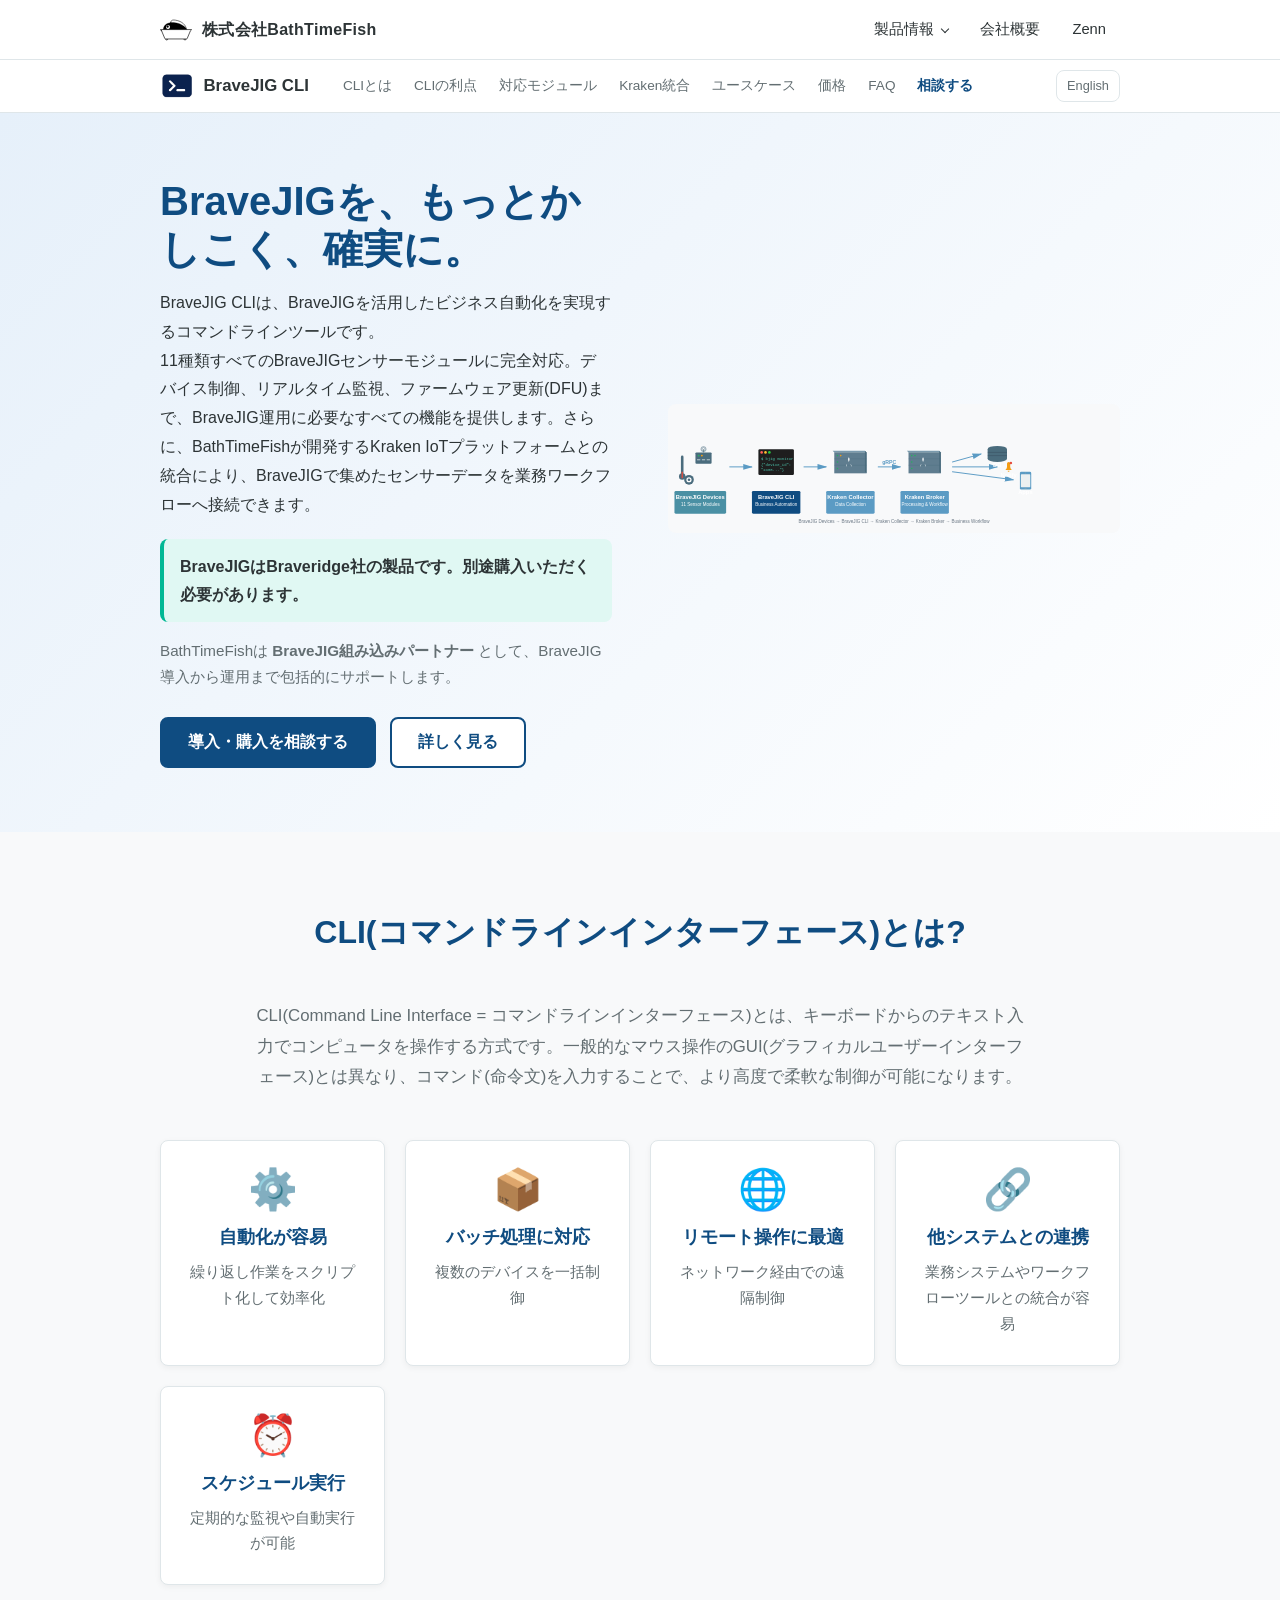
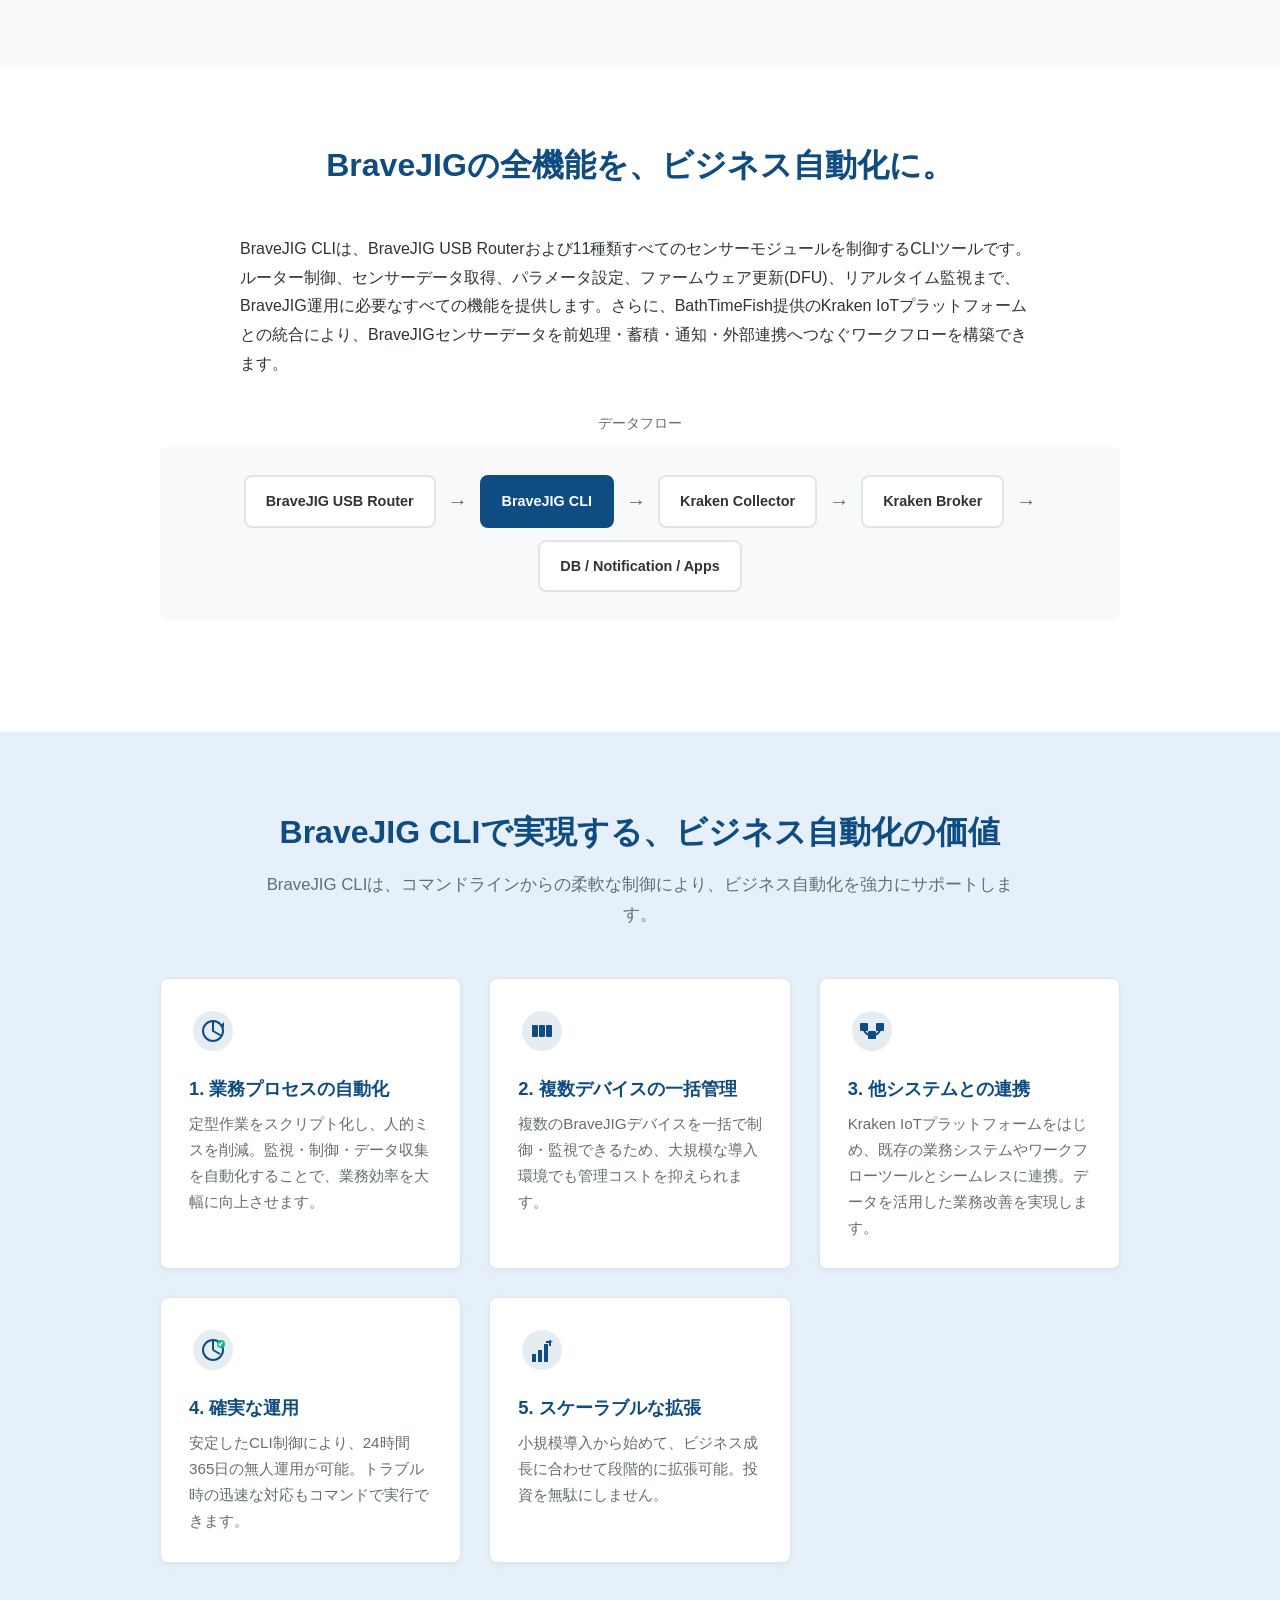
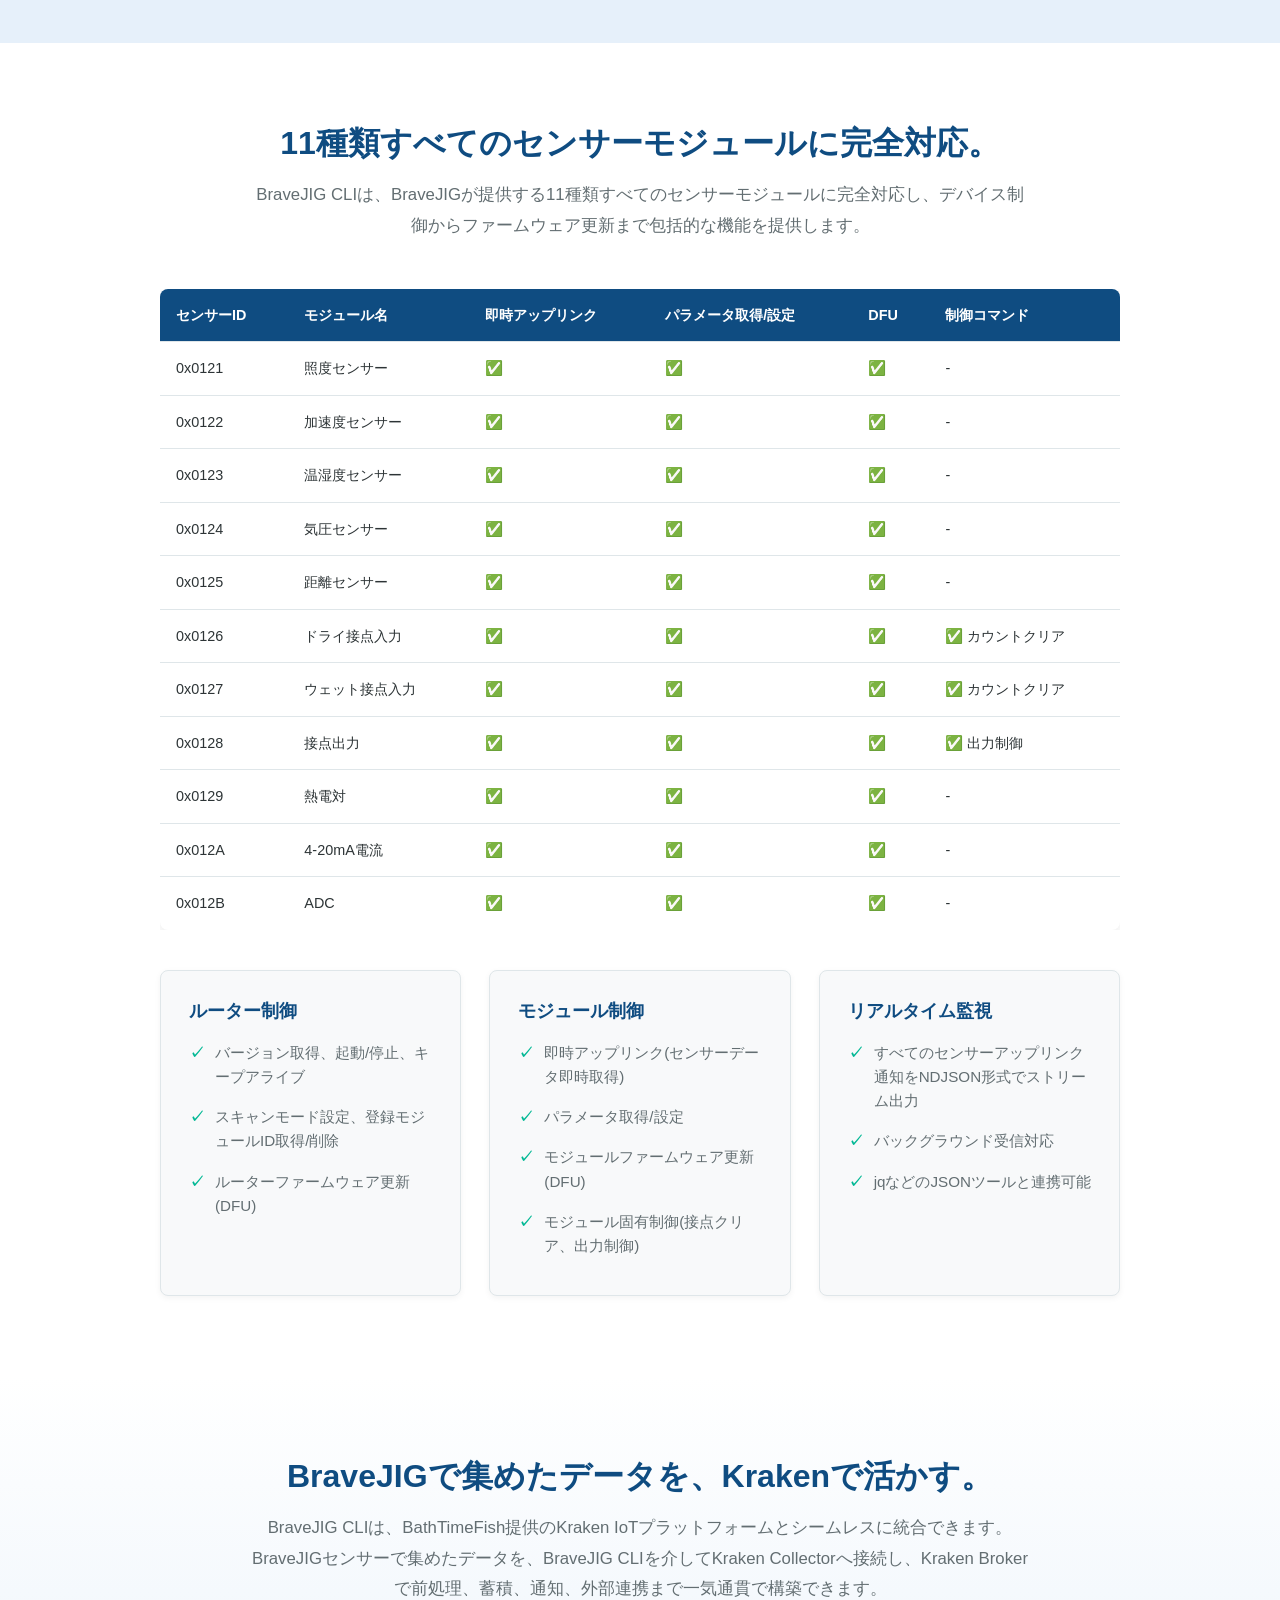
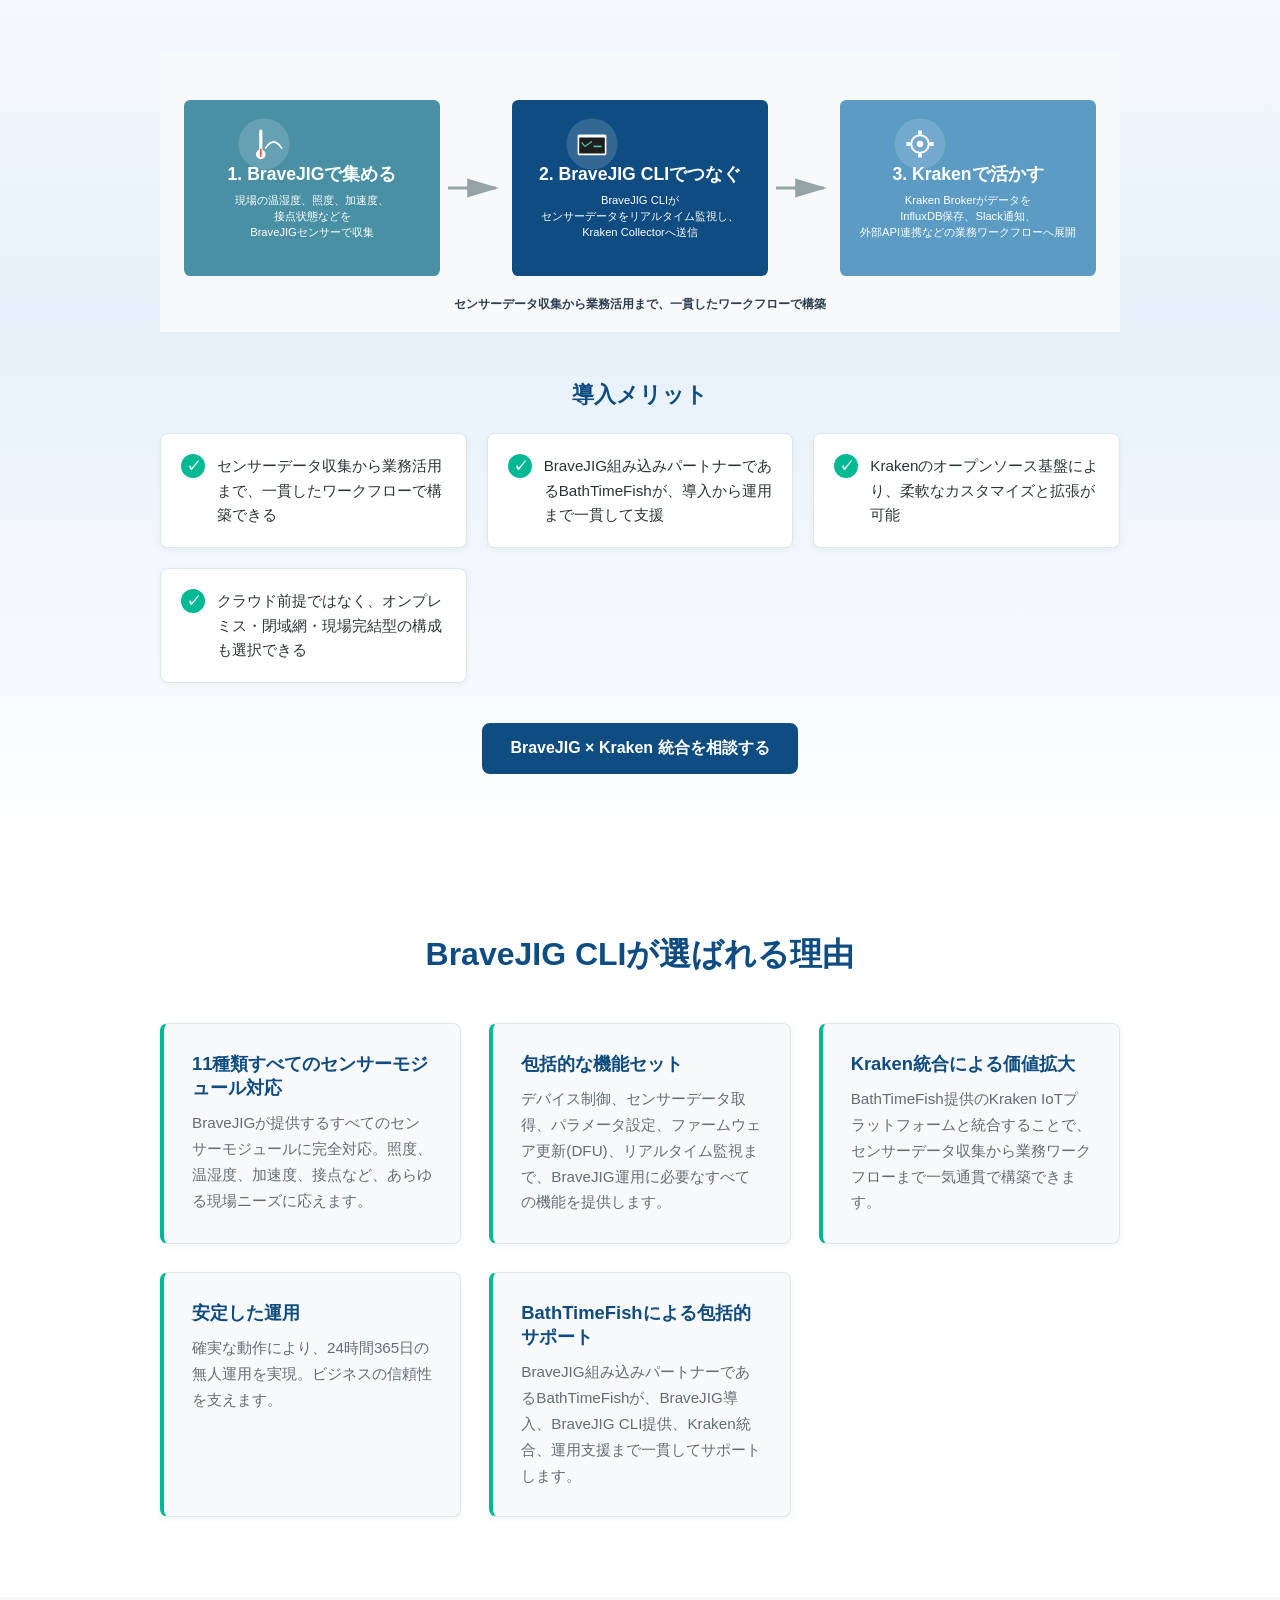
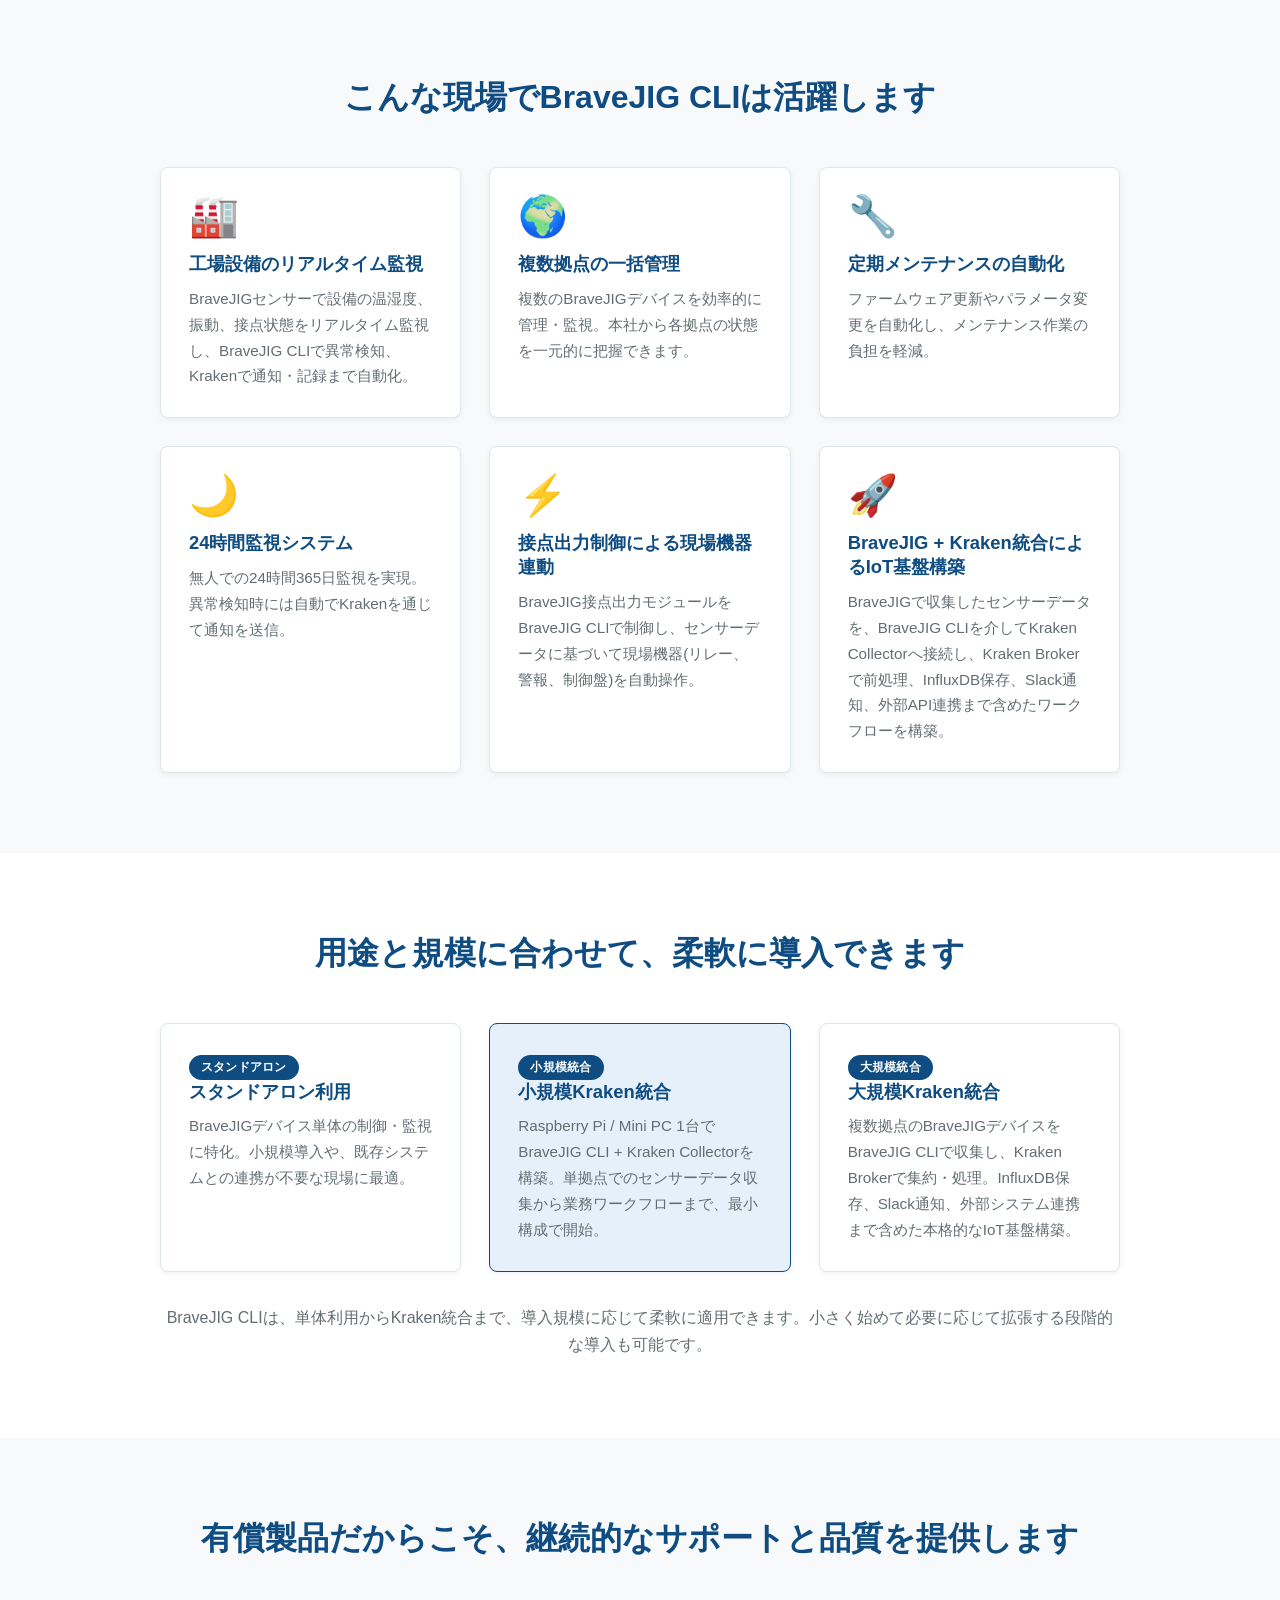
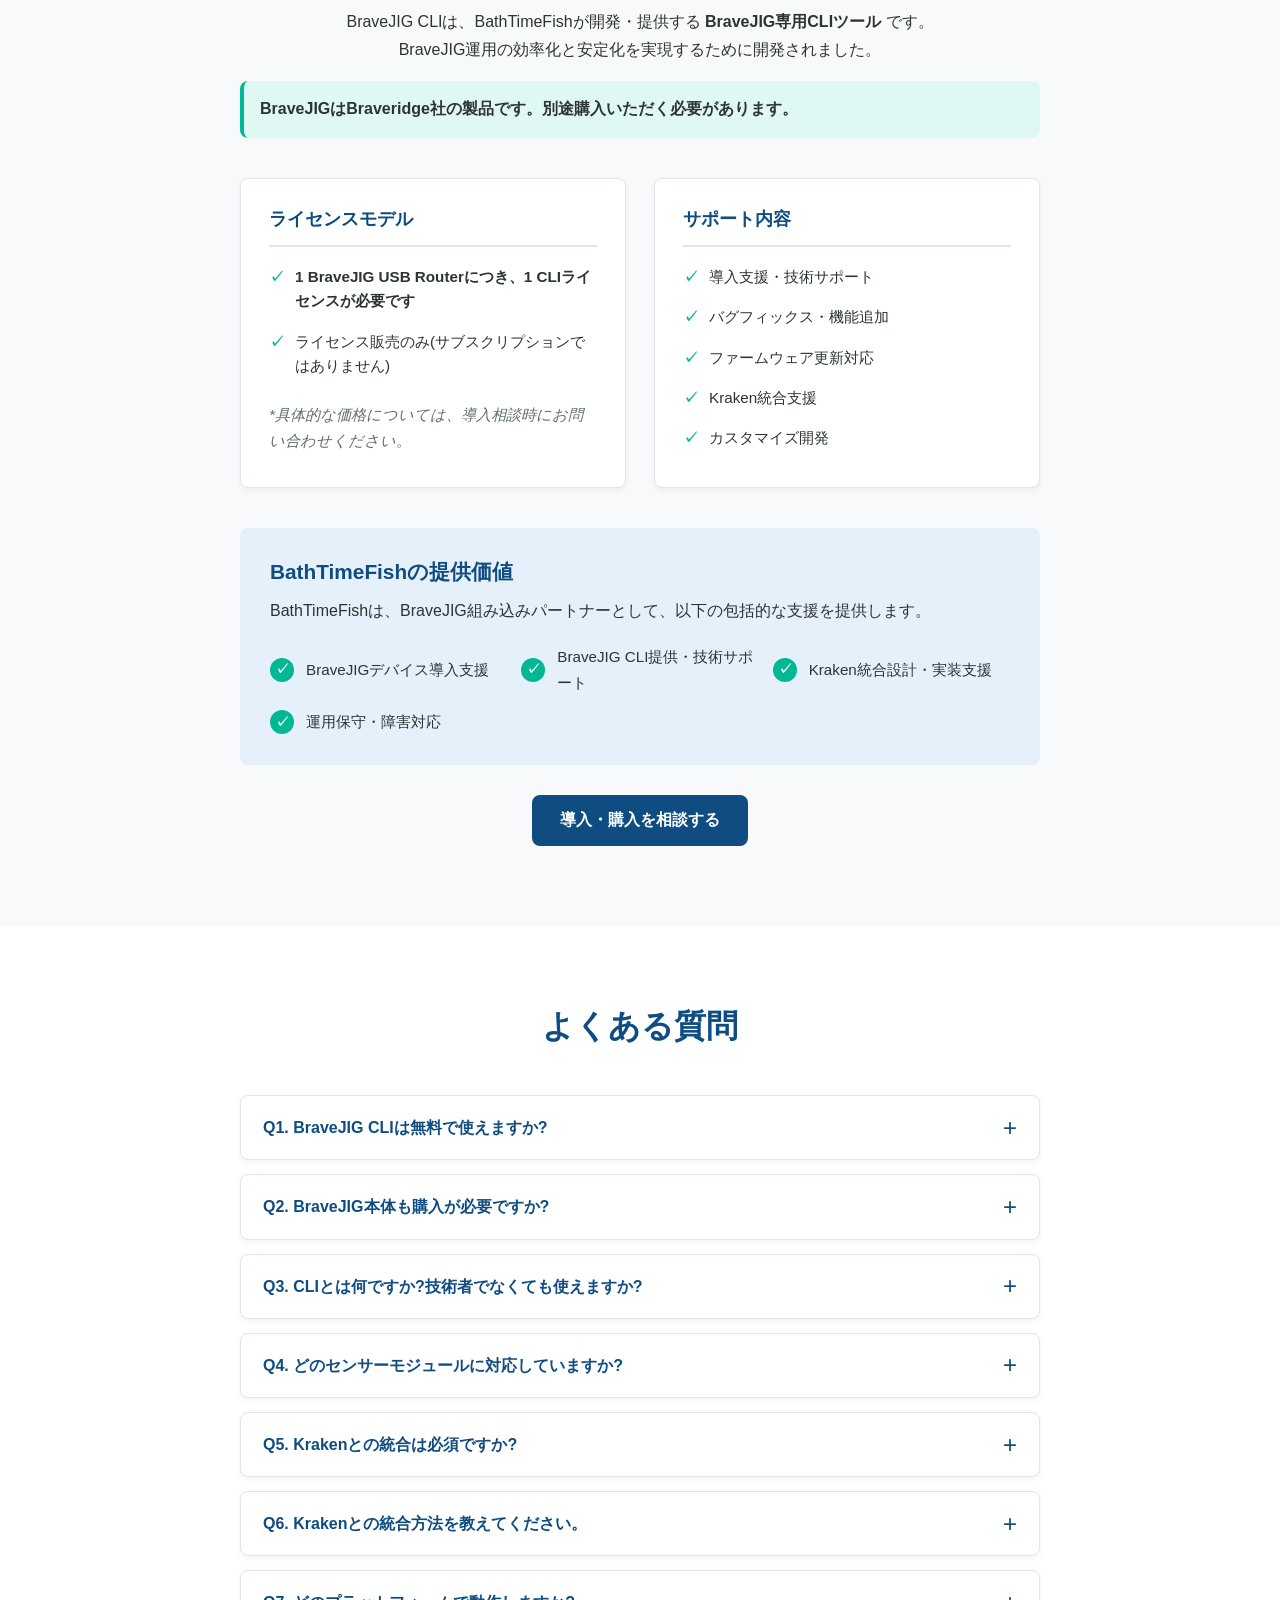
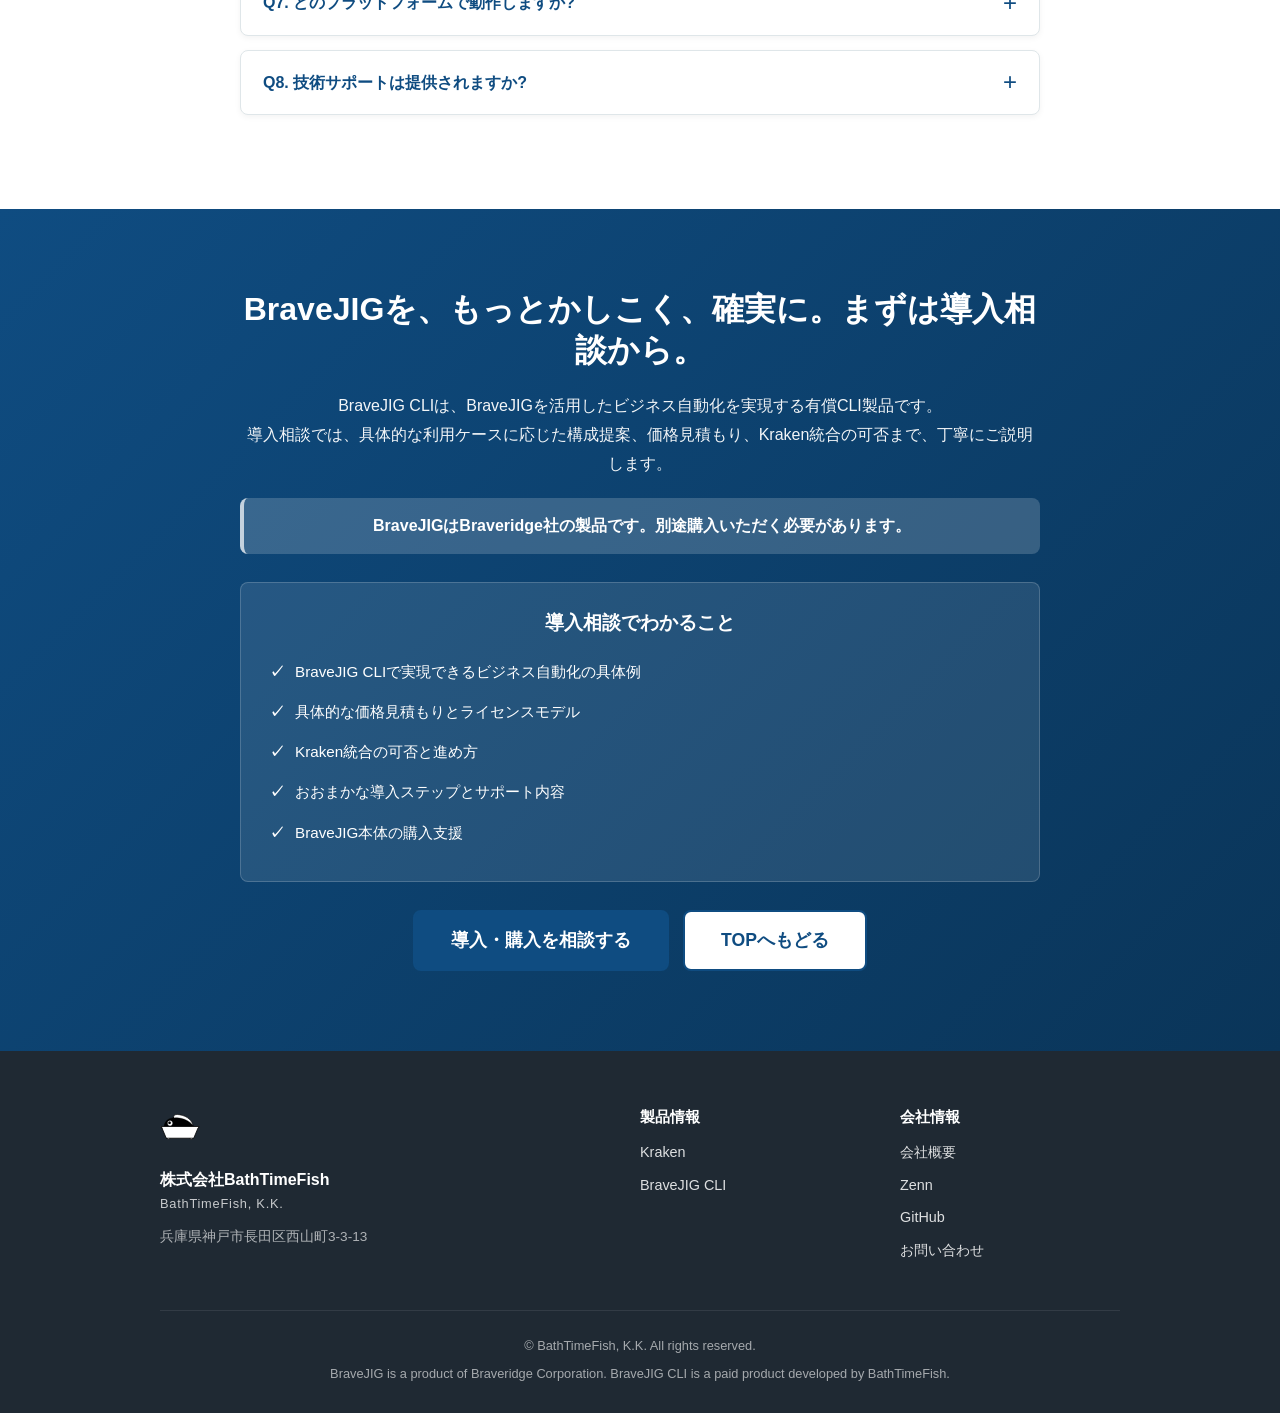
==== bjigcli/index.html @ 3baf9443 "Integrate Kraken and BraveJIG CLI pages with unified corporate design - Move product pages to /krake" ====
<!DOCTYPE html>
<html lang="ja">
<head>
    <meta charset="UTF-8">
    <meta name="viewport" content="width=device-width, initial-scale=1.0">
    <meta name="description" content="BraveJIG CLIは、BraveJIGを活用したビジネス自動化を実現する有償CLI製品です。11種類すべてのBraveJIGセンサーモジュールに完全対応。">
    <title>BraveJIG CLI - BraveJIGを、もっとかしこく、確実に。</title>
    <link rel="canonical" href="https://www.bathtimefish.com/bjigcli/">
    <link rel="alternate" hreflang="ja" href="https://www.bathtimefish.com/bjigcli/">
    <link rel="alternate" hreflang="en" href="https://www.bathtimefish.com/bjigcli/en.html">
    <link rel="alternate" hreflang="x-default" href="https://www.bathtimefish.com/bjigcli/">
    <link rel="icon" type="image/svg+xml" href="/bathtimefish.svg">
    <link rel="alternate icon" type="image/png" href="/bathtimefish.png">
    <link rel="stylesheet" href="/css/site.css">
    <link rel="stylesheet" href="bjigcli.css">
</head>
<body>
<header class="site-header">
  <div class="container site-header-inner">
    <a class="site-brand" href="/">
      <img src="/bathtimefish.svg" alt="" width="32" height="32">
      <span class="site-brand-name">株式会社BathTimeFish</span>
    </a>
    <button class="nav-toggle" type="button" aria-controls="site-nav" aria-expanded="false" aria-label="メニュー">
      <span></span><span></span><span></span>
    </button>
    <nav class="site-nav" id="site-nav" aria-label="サイトナビゲーション">
      <ul class="site-nav-list">
        <li>
          <details class="nav-dropdown">
            <summary>製品情報</summary>
            <ul class="nav-dropdown-menu">
              <li><a href="/kraken/">Kraken<small>OSS IoTデータルーター</small></a></li>
              <li><a href="/bjigcli/">BraveJIG CLI<small>BraveJIG向けCLIツール</small></a></li>
            </ul>
          </details>
        </li>
        <li><a href="/company.html">会社概要</a></li>
        <li><a href="https://zenn.dev/bathtimefish" target="_blank" rel="noopener">Zenn</a></li>
      </ul>
    </nav>
  </div>
</header>

<div class="page-nav">
  <div class="container page-nav-inner">
    <a class="page-nav-brand" href="./"><img src="assets/bjigcli-logo.png" alt=""><span>BraveJIG CLI</span></a>
    <nav class="page-nav-links" aria-label="BraveJIG CLI">
      <a href="#cli-intro">CLIとは</a>
      <a href="#cli-benefits">CLIの利点</a>
      <a href="#modules">対応モジュール</a>
      <a href="#kraken">Kraken統合</a>
      <a href="#use-cases">ユースケース</a>
      <a href="#pricing">価格</a>
      <a href="#faq">FAQ</a>
      <a href="#contact" class="nav-cta">相談する</a>
    </nav>
    <a class="lang-switch" href="en.html" lang="en" hreflang="en">English</a>
  </div>
</div>

    <!-- Hero Section -->
    <section class="hero">
        <div class="container">
            <div class="hero-grid">
                <div class="hero-content">
                    <h1 class="hero-title">BraveJIGを、もっとかしこく、確実に。</h1>
                    <p class="hero-text">
                        BraveJIG CLIは、BraveJIGを活用したビジネス自動化を実現するコマンドラインツールです。<br>
                        11種類すべてのBraveJIGセンサーモジュールに完全対応。デバイス制御、リアルタイム監視、ファームウェア更新(DFU)まで、BraveJIG運用に必要なすべての機能を提供します。さらに、BathTimeFishが開発するKraken IoTプラットフォームとの統合により、BraveJIGで集めたセンサーデータを業務ワークフローへ接続できます。
                    </p>
                    <p class="notice">
                        <strong>BraveJIGはBraveridge社の製品です。別途購入いただく必要があります。</strong>
                    </p>
                    <p class="hero-note">
                        BathTimeFishは <strong>BraveJIG組み込みパートナー</strong> として、BraveJIG導入から運用まで包括的にサポートします。
                    </p>
                    <div class="btn-group">
                        <a href="https://forms.gle/X2RKJqLNiJXBfnKW8" class="btn btn-primary" target="_blank" rel="noopener">導入・購入を相談する</a>
                        <a href="#cli-intro" class="btn btn-secondary">詳しく見る</a>
                    </div>
                </div>
                <div class="hero-visual">
                    <img src="assets/bjigcli-architecture.svg" alt="BraveJIG CLI システム構成図">
                </div>
            </div>
        </div>
    </section>

    <!-- CLI Intro Section -->
    <section id="cli-intro" class="section section-alt">
        <div class="container">
            <div class="section-header">
                <h2 class="section-title">CLI(コマンドラインインターフェース)とは?</h2>
            </div>
            <div class="cli-intro-content">
                <p class="section-lead">
                    CLI(Command Line Interface = コマンドラインインターフェース)とは、キーボードからのテキスト入力でコンピュータを操作する方式です。一般的なマウス操作のGUI(グラフィカルユーザーインターフェース)とは異なり、コマンド(命令文)を入力することで、より高度で柔軟な制御が可能になります。
                </p>
                <div class="grid-auto grid-auto-sm">
                    <div class="card card-hover card-center">
                        <div class="card-icon">⚙️</div>
                        <h3 class="card-title">自動化が容易</h3>
                        <p class="card-text">繰り返し作業をスクリプト化して効率化</p>
                    </div>
                    <div class="card card-hover card-center">
                        <div class="card-icon">📦</div>
                        <h3 class="card-title">バッチ処理に対応</h3>
                        <p class="card-text">複数のデバイスを一括制御</p>
                    </div>
                    <div class="card card-hover card-center">
                        <div class="card-icon">🌐</div>
                        <h3 class="card-title">リモート操作に最適</h3>
                        <p class="card-text">ネットワーク経由での遠隔制御</p>
                    </div>
                    <div class="card card-hover card-center">
                        <div class="card-icon">🔗</div>
                        <h3 class="card-title">他システムとの連携</h3>
                        <p class="card-text">業務システムやワークフローツールとの統合が容易</p>
                    </div>
                    <div class="card card-hover card-center">
                        <div class="card-icon">⏰</div>
                        <h3 class="card-title">スケジュール実行</h3>
                        <p class="card-text">定期的な監視や自動実行が可能</p>
                    </div>
                </div>
            </div>
        </div>
    </section>

    <!-- What is BraveJIG CLI Section -->
    <section id="about" class="section">
        <div class="container">
            <div class="section-header">
                <h2 class="section-title">BraveJIGの全機能を、ビジネス自動化に。</h2>
            </div>
            <div class="about-content">
                <div class="about-text">
                    <p>
                        BraveJIG CLIは、BraveJIG USB Routerおよび11種類すべてのセンサーモジュールを制御するCLIツールです。
                        ルーター制御、センサーデータ取得、パラメータ設定、ファームウェア更新(DFU)、リアルタイム監視まで、BraveJIG運用に必要なすべての機能を提供します。さらに、BathTimeFish提供のKraken IoTプラットフォームとの統合により、BraveJIGセンサーデータを前処理・蓄積・通知・外部連携へつなぐワークフローを構築できます。
                    </p>
                </div>
                <div class="about-diagram">
                    <p class="diagram-caption">データフロー</p>
                    <div class="flow">
                        <div class="flow-step">BraveJIG USB Router</div>
                        <div class="flow-arrow">→</div>
                        <div class="flow-step flow-step-highlight">BraveJIG CLI</div>
                        <div class="flow-arrow">→</div>
                        <div class="flow-step">Kraken Collector</div>
                        <div class="flow-arrow">→</div>
                        <div class="flow-step">Kraken Broker</div>
                        <div class="flow-arrow">→</div>
                        <div class="flow-step">DB / Notification / Apps</div>
                    </div>
                </div>
            </div>
        </div>
    </section>

    <!-- CLI Benefits Section -->
    <section id="cli-benefits" class="section section-highlight">
        <div class="container">
            <div class="section-header">
                <h2 class="section-title">BraveJIG CLIで実現する、ビジネス自動化の価値</h2>
                <p class="section-lead">BraveJIG CLIは、コマンドラインからの柔軟な制御により、ビジネス自動化を強力にサポートします。</p>
            </div>
            <div class="grid-auto">
                <div class="card card-hover">
                    <div class="card-icon">
                        <svg width="48" height="48" viewBox="0 0 48 48" fill="none" xmlns="http://www.w3.org/2000/svg">
                            <circle cx="24" cy="24" r="20" fill="#0f4c81" opacity="0.1"/>
                            <path d="M24 14v10l7 4" stroke="#0f4c81" stroke-width="2" stroke-linecap="round"/>
                            <circle cx="24" cy="24" r="10" stroke="#0f4c81" stroke-width="2"/>
                            <polygon points="32,18 35,15 35,21" fill="#0f4c81"/>
                        </svg>
                    </div>
                    <h3 class="card-title">1. 業務プロセスの自動化</h3>
                    <p class="card-text">
                        定型作業をスクリプト化し、人的ミスを削減。監視・制御・データ収集を自動化することで、業務効率を大幅に向上させます。
                    </p>
                </div>
                <div class="card card-hover">
                    <div class="card-icon">
                        <svg width="48" height="48" viewBox="0 0 48 48" fill="none" xmlns="http://www.w3.org/2000/svg">
                            <circle cx="24" cy="24" r="20" fill="#0f4c81" opacity="0.1"/>
                            <rect x="14" y="18" width="6" height="12" rx="1" fill="#0f4c81"/>
                            <rect x="21" y="18" width="6" height="12" rx="1" fill="#0f4c81"/>
                            <rect x="28" y="18" width="6" height="12" rx="1" fill="#0f4c81"/>
                        </svg>
                    </div>
                    <h3 class="card-title">2. 複数デバイスの一括管理</h3>
                    <p class="card-text">
                        複数のBraveJIGデバイスを一括で制御・監視できるため、大規模な導入環境でも管理コストを抑えられます。
                    </p>
                </div>
                <div class="card card-hover">
                    <div class="card-icon">
                        <svg width="48" height="48" viewBox="0 0 48 48" fill="none" xmlns="http://www.w3.org/2000/svg">
                            <circle cx="24" cy="24" r="20" fill="#0f4c81" opacity="0.1"/>
                            <rect x="12" y="16" width="8" height="8" rx="1" fill="#0f4c81"/>
                            <rect x="28" y="16" width="8" height="8" rx="1" fill="#0f4c81"/>
                            <rect x="20" y="24" width="8" height="8" rx="1" fill="#0f4c81"/>
                            <line x1="16" y1="24" x2="20" y2="28" stroke="#0f4c81" stroke-width="2"/>
                            <line x1="32" y1="24" x2="28" y2="28" stroke="#0f4c81" stroke-width="2"/>
                        </svg>
                    </div>
                    <h3 class="card-title">3. 他システムとの連携</h3>
                    <p class="card-text">
                        Kraken IoTプラットフォームをはじめ、既存の業務システムやワークフローツールとシームレスに連携。データを活用した業務改善を実現します。
                    </p>
                </div>
                <div class="card card-hover">
                    <div class="card-icon">
                        <svg width="48" height="48" viewBox="0 0 48 48" fill="none" xmlns="http://www.w3.org/2000/svg">
                            <circle cx="24" cy="24" r="20" fill="#0f4c81" opacity="0.1"/>
                            <circle cx="24" cy="24" r="10" stroke="#0f4c81" stroke-width="2"/>
                            <path d="M24 14v10" stroke="#0f4c81" stroke-width="2"/>
                            <path d="M24 24l7 4" stroke="#0f4c81" stroke-width="2"/>
                            <circle cx="32" cy="18" r="4" fill="#00b894"/>
                            <path d="M30 18l1 1.5 2-3" stroke="white" stroke-width="1.5" stroke-linecap="round"/>
                        </svg>
                    </div>
                    <h3 class="card-title">4. 確実な運用</h3>
                    <p class="card-text">
                        安定したCLI制御により、24時間365日の無人運用が可能。トラブル時の迅速な対応もコマンドで実行できます。
                    </p>
                </div>
                <div class="card card-hover">
                    <div class="card-icon">
                        <svg width="48" height="48" viewBox="0 0 48 48" fill="none" xmlns="http://www.w3.org/2000/svg">
                            <circle cx="24" cy="24" r="20" fill="#0f4c81" opacity="0.1"/>
                            <rect x="14" y="28" width="4" height="8" fill="#0f4c81"/>
                            <rect x="20" y="24" width="4" height="12" fill="#0f4c81"/>
                            <rect x="26" y="18" width="4" height="18" fill="#0f4c81"/>
                            <path d="M28 16l4 0 0 4" stroke="#0f4c81" stroke-width="2"/>
                            <polygon points="32,14 35,16 29,16" fill="#0f4c81"/>
                        </svg>
                    </div>
                    <h3 class="card-title">5. スケーラブルな拡張</h3>
                    <p class="card-text">
                        小規模導入から始めて、ビジネス成長に合わせて段階的に拡張可能。投資を無駄にしません。
                    </p>
                </div>
            </div>
        </div>
    </section>

    <!-- Modules Section -->
    <section id="modules" class="section">
        <div class="container">
            <div class="section-header">
                <h2 class="section-title">11種類すべてのセンサーモジュールに完全対応。</h2>
                <p class="section-lead">
                    BraveJIG CLIは、BraveJIGが提供する11種類すべてのセンサーモジュールに完全対応し、デバイス制御からファームウェア更新まで包括的な機能を提供します。
                </p>
            </div>
            <div class="table-wrap">
                <table class="data-table">
                    <thead>
                        <tr>
                            <th>センサーID</th>
                            <th>モジュール名</th>
                            <th>即時アップリンク</th>
                            <th>パラメータ取得/設定</th>
                            <th>DFU</th>
                            <th>制御コマンド</th>
                        </tr>
                    </thead>
                    <tbody>
                        <tr>
                            <td>0x0121</td>
                            <td>照度センサー</td>
                            <td>✅</td>
                            <td>✅</td>
                            <td>✅</td>
                            <td>-</td>
                        </tr>
                        <tr>
                            <td>0x0122</td>
                            <td>加速度センサー</td>
                            <td>✅</td>
                            <td>✅</td>
                            <td>✅</td>
                            <td>-</td>
                        </tr>
                        <tr>
                            <td>0x0123</td>
                            <td>温湿度センサー</td>
                            <td>✅</td>
                            <td>✅</td>
                            <td>✅</td>
                            <td>-</td>
                        </tr>
                        <tr>
                            <td>0x0124</td>
                            <td>気圧センサー</td>
                            <td>✅</td>
                            <td>✅</td>
                            <td>✅</td>
                            <td>-</td>
                        </tr>
                        <tr>
                            <td>0x0125</td>
                            <td>距離センサー</td>
                            <td>✅</td>
                            <td>✅</td>
                            <td>✅</td>
                            <td>-</td>
                        </tr>
                        <tr>
                            <td>0x0126</td>
                            <td>ドライ接点入力</td>
                            <td>✅</td>
                            <td>✅</td>
                            <td>✅</td>
                            <td>✅ カウントクリア</td>
                        </tr>
                        <tr>
                            <td>0x0127</td>
                            <td>ウェット接点入力</td>
                            <td>✅</td>
                            <td>✅</td>
                            <td>✅</td>
                            <td>✅ カウントクリア</td>
                        </tr>
                        <tr>
                            <td>0x0128</td>
                            <td>接点出力</td>
                            <td>✅</td>
                            <td>✅</td>
                            <td>✅</td>
                            <td>✅ 出力制御</td>
                        </tr>
                        <tr>
                            <td>0x0129</td>
                            <td>熱電対</td>
                            <td>✅</td>
                            <td>✅</td>
                            <td>✅</td>
                            <td>-</td>
                        </tr>
                        <tr>
                            <td>0x012A</td>
                            <td>4-20mA電流</td>
                            <td>✅</td>
                            <td>✅</td>
                            <td>✅</td>
                            <td>-</td>
                        </tr>
                        <tr>
                            <td>0x012B</td>
                            <td>ADC</td>
                            <td>✅</td>
                            <td>✅</td>
                            <td>✅</td>
                            <td>-</td>
                        </tr>
                    </tbody>
                </table>
            </div>

            <div class="grid-auto mt-lg">
                <div class="card card-alt">
                    <h3 class="card-title">ルーター制御</h3>
                    <ul class="check-list is-muted">
                        <li>バージョン取得、起動/停止、キープアライブ</li>
                        <li>スキャンモード設定、登録モジュールID取得/削除</li>
                        <li>ルーターファームウェア更新(DFU)</li>
                    </ul>
                </div>
                <div class="card card-alt">
                    <h3 class="card-title">モジュール制御</h3>
                    <ul class="check-list is-muted">
                        <li>即時アップリンク(センサーデータ即時取得)</li>
                        <li>パラメータ取得/設定</li>
                        <li>モジュールファームウェア更新(DFU)</li>
                        <li>モジュール固有制御(接点クリア、出力制御)</li>
                    </ul>
                </div>
                <div class="card card-alt">
                    <h3 class="card-title">リアルタイム監視</h3>
                    <ul class="check-list is-muted">
                        <li>すべてのセンサーアップリンク通知をNDJSON形式でストリーム出力</li>
                        <li>バックグラウンド受信対応</li>
                        <li>jqなどのJSONツールと連携可能</li>
                    </ul>
                </div>
            </div>
        </div>
    </section>

    <!-- Kraken Integration Section -->
    <section id="kraken" class="section section-band">
        <div class="container">
            <div class="section-header">
                <h2 class="section-title">BraveJIGで集めたデータを、Krakenで活かす。</h2>
                <p class="section-lead">
                    BraveJIG CLIは、BathTimeFish提供のKraken IoTプラットフォームとシームレスに統合できます。<br>
                    BraveJIGセンサーで集めたデータを、BraveJIG CLIを介してKraken Collectorへ接続し、Kraken Brokerで前処理、蓄積、通知、外部連携まで一気通貫で構築できます。
                </p>
            </div>

            <div class="kraken-flow">
                <img src="assets/bjigcli-kraken-flow.svg" alt="BraveJIG × Kraken 統合フロー" class="kraken-flow-img">
            </div>

            <div class="kraken-benefits">
                <h3 class="kraken-benefits-title">導入メリット</h3>
                <div class="kraken-benefits-grid">
                    <div class="kraken-benefit-item">
                        <span class="kraken-benefit-icon">✓</span>
                        <p>センサーデータ収集から業務活用まで、一貫したワークフローで構築できる</p>
                    </div>
                    <div class="kraken-benefit-item">
                        <span class="kraken-benefit-icon">✓</span>
                        <p>BraveJIG組み込みパートナーであるBathTimeFishが、導入から運用まで一貫して支援</p>
                    </div>
                    <div class="kraken-benefit-item">
                        <span class="kraken-benefit-icon">✓</span>
                        <p>Krakenのオープンソース基盤により、柔軟なカスタマイズと拡張が可能</p>
                    </div>
                    <div class="kraken-benefit-item">
                        <span class="kraken-benefit-icon">✓</span>
                        <p>クラウド前提ではなく、オンプレミス・閉域網・現場完結型の構成も選択できる</p>
                    </div>
                </div>
            </div>

            <div class="kraken-cta">
                <a href="https://forms.gle/X2RKJqLNiJXBfnKW8" class="btn btn-primary" target="_blank" rel="noopener">BraveJIG × Kraken 統合を相談する</a>
            </div>
        </div>
    </section>

    <!-- Strengths Section -->
    <section id="strengths" class="section">
        <div class="container">
            <div class="section-header">
                <h2 class="section-title">BraveJIG CLIが選ばれる理由</h2>
            </div>
            <div class="grid-auto">
                <div class="card card-alt card-accent">
                    <h3 class="card-title">11種類すべてのセンサーモジュール対応</h3>
                    <p class="card-text">
                        BraveJIGが提供するすべてのセンサーモジュールに完全対応。照度、温湿度、加速度、接点など、あらゆる現場ニーズに応えます。
                    </p>
                </div>
                <div class="card card-alt card-accent">
                    <h3 class="card-title">包括的な機能セット</h3>
                    <p class="card-text">
                        デバイス制御、センサーデータ取得、パラメータ設定、ファームウェア更新(DFU)、リアルタイム監視まで、BraveJIG運用に必要なすべての機能を提供します。
                    </p>
                </div>
                <div class="card card-alt card-accent">
                    <h3 class="card-title">Kraken統合による価値拡大</h3>
                    <p class="card-text">
                        BathTimeFish提供のKraken IoTプラットフォームと統合することで、センサーデータ収集から業務ワークフローまで一気通貫で構築できます。
                    </p>
                </div>
                <div class="card card-alt card-accent">
                    <h3 class="card-title">安定した運用</h3>
                    <p class="card-text">
                        確実な動作により、24時間365日の無人運用を実現。ビジネスの信頼性を支えます。
                    </p>
                </div>
                <div class="card card-alt card-accent">
                    <h3 class="card-title">BathTimeFishによる包括的サポート</h3>
                    <p class="card-text">
                        BraveJIG組み込みパートナーであるBathTimeFishが、BraveJIG導入、BraveJIG CLI提供、Kraken統合、運用支援まで一貫してサポートします。
                    </p>
                </div>
            </div>
        </div>
    </section>

    <!-- Use Cases Section -->
    <section id="use-cases" class="section section-alt">
        <div class="container">
            <div class="section-header">
                <h2 class="section-title">こんな現場でBraveJIG CLIは活躍します</h2>
            </div>
            <div class="grid-auto grid-auto-lg">
                <div class="card card-hover">
                    <div class="card-icon">🏭</div>
                    <h3 class="card-title">工場設備のリアルタイム監視</h3>
                    <p class="card-text">
                        BraveJIGセンサーで設備の温湿度、振動、接点状態をリアルタイム監視し、BraveJIG CLIで異常検知、Krakenで通知・記録まで自動化。
                    </p>
                </div>
                <div class="card card-hover">
                    <div class="card-icon">🌍</div>
                    <h3 class="card-title">複数拠点の一括管理</h3>
                    <p class="card-text">
                        複数のBraveJIGデバイスを効率的に管理・監視。本社から各拠点の状態を一元的に把握できます。
                    </p>
                </div>
                <div class="card card-hover">
                    <div class="card-icon">🔧</div>
                    <h3 class="card-title">定期メンテナンスの自動化</h3>
                    <p class="card-text">
                        ファームウェア更新やパラメータ変更を自動化し、メンテナンス作業の負担を軽減。
                    </p>
                </div>
                <div class="card card-hover">
                    <div class="card-icon">🌙</div>
                    <h3 class="card-title">24時間監視システム</h3>
                    <p class="card-text">
                        無人での24時間365日監視を実現。異常検知時には自動でKrakenを通じて通知を送信。
                    </p>
                </div>
                <div class="card card-hover">
                    <div class="card-icon">⚡</div>
                    <h3 class="card-title">接点出力制御による現場機器連動</h3>
                    <p class="card-text">
                        BraveJIG接点出力モジュールをBraveJIG CLIで制御し、センサーデータに基づいて現場機器(リレー、警報、制御盤)を自動操作。
                    </p>
                </div>
                <div class="card card-hover">
                    <div class="card-icon">🚀</div>
                    <h3 class="card-title">BraveJIG + Kraken統合によるIoT基盤構築</h3>
                    <p class="card-text">
                        BraveJIGで収集したセンサーデータを、BraveJIG CLIを介してKraken Collectorへ接続し、Kraken Brokerで前処理、InfluxDB保存、Slack通知、外部API連携まで含めたワークフローを構築。
                    </p>
                </div>
            </div>
        </div>
    </section>

    <!-- Deployment Models Section -->
    <section id="deployment" class="section">
        <div class="container">
            <div class="section-header">
                <h2 class="section-title">用途と規模に合わせて、柔軟に導入できます</h2>
            </div>
            <div class="grid-auto">
                <div class="card">
                    <div class="badge">スタンドアロン</div>
                    <h3 class="card-title">スタンドアロン利用</h3>
                    <p class="card-text">
                        BraveJIGデバイス単体の制御・監視に特化。小規模導入や、既存システムとの連携が不要な現場に最適。
                    </p>
                </div>
                <div class="card card-highlight">
                    <div class="badge">小規模統合</div>
                    <h3 class="card-title">小規模Kraken統合</h3>
                    <p class="card-text">
                        Raspberry Pi / Mini PC 1台でBraveJIG CLI + Kraken Collectorを構築。単拠点でのセンサーデータ収集から業務ワークフローまで、最小構成で開始。
                    </p>
                </div>
                <div class="card">
                    <div class="badge">大規模統合</div>
                    <h3 class="card-title">大規模Kraken統合</h3>
                    <p class="card-text">
                        複数拠点のBraveJIGデバイスをBraveJIG CLIで収集し、Kraken Brokerで集約・処理。InfluxDB保存、Slack通知、外部システム連携まで含めた本格的なIoT基盤構築。
                    </p>
                </div>
            </div>
            <p class="section-note">
                BraveJIG CLIは、単体利用からKraken統合まで、導入規模に応じて柔軟に適用できます。小さく始めて必要に応じて拡張する段階的な導入も可能です。
            </p>
        </div>
    </section>

    <!-- Pricing Section -->
    <section id="pricing" class="section section-alt">
        <div class="container">
            <div class="section-header">
                <h2 class="section-title">有償製品だからこそ、継続的なサポートと品質を提供します</h2>
            </div>
            <div class="pricing-content">
                <div class="pricing-intro">
                    <p>
                        BraveJIG CLIは、BathTimeFishが開発・提供する <strong>BraveJIG専用CLIツール</strong> です。<br>
                        BraveJIG運用の効率化と安定化を実現するために開発されました。
                    </p>
                    <p class="notice">
                        <strong>BraveJIGはBraveridge社の製品です。別途購入いただく必要があります。</strong>
                    </p>
                </div>
                <div class="grid-auto grid-auto-lg pricing-grid">
                    <div class="card">
                        <h3 class="card-title pricing-card-title">ライセンスモデル</h3>
                        <ul class="check-list">
                            <li><strong>1 BraveJIG USB Routerにつき、1 CLIライセンスが必要です</strong></li>
                            <li>ライセンス販売のみ(サブスクリプションではありません)</li>
                        </ul>
                        <p class="pricing-note-small">
                            *具体的な価格については、導入相談時にお問い合わせください。
                        </p>
                    </div>
                    <div class="card">
                        <h3 class="card-title pricing-card-title">サポート内容</h3>
                        <ul class="check-list">
                            <li>導入支援・技術サポート</li>
                            <li>バグフィックス・機能追加</li>
                            <li>ファームウェア更新対応</li>
                            <li>Kraken統合支援</li>
                            <li>カスタマイズ開発</li>
                        </ul>
                    </div>
                </div>
                <div class="bathtimefish-value">
                    <h3 class="bathtimefish-value-title">BathTimeFishの提供価値</h3>
                    <p>BathTimeFishは、BraveJIG組み込みパートナーとして、以下の包括的な支援を提供します。</p>
                    <div class="value-grid">
                        <div class="value-item">
                            <span class="value-icon">✓</span>
                            <span>BraveJIGデバイス導入支援</span>
                        </div>
                        <div class="value-item">
                            <span class="value-icon">✓</span>
                            <span>BraveJIG CLI提供・技術サポート</span>
                        </div>
                        <div class="value-item">
                            <span class="value-icon">✓</span>
                            <span>Kraken統合設計・実装支援</span>
                        </div>
                        <div class="value-item">
                            <span class="value-icon">✓</span>
                            <span>運用保守・障害対応</span>
                        </div>
                    </div>
                </div>
                <div class="text-center">
                    <a href="https://forms.gle/X2RKJqLNiJXBfnKW8" class="btn btn-primary" target="_blank" rel="noopener">導入・購入を相談する</a>
                </div>
            </div>
        </div>
    </section>

    <!-- FAQ Section -->
    <section id="faq" class="section">
        <div class="container">
            <div class="section-header">
                <h2 class="section-title">よくある質問</h2>
            </div>
            <div class="faq-list">
                <div class="faq-item">
                    <button class="faq-q" type="button">
                        <span>Q1. BraveJIG CLIは無料で使えますか?</span>
                        <span class="faq-icon" aria-hidden="true">+</span>
                    </button>
                    <div class="faq-a">
                        <p>いいえ。BraveJIG CLIは、BathTimeFishが提供する <strong>有償CLI製品</strong> です。継続的なサポートと品質を提供するために有償化しています。</p>
                    </div>
                </div>
                <div class="faq-item">
                    <button class="faq-q" type="button">
                        <span>Q2. BraveJIG本体も購入が必要ですか?</span>
                        <span class="faq-icon" aria-hidden="true">+</span>
                    </button>
                    <div class="faq-a">
                        <p>はい。BraveJIGはBraveridge社の製品です。BraveJIG本体は別途購入いただく必要があります。BathTimeFishはBraveJIG組み込みパートナーとして、導入支援を行っています。</p>
                    </div>
                </div>
                <div class="faq-item">
                    <button class="faq-q" type="button">
                        <span>Q3. CLIとは何ですか?技術者でなくても使えますか?</span>
                        <span class="faq-icon" aria-hidden="true">+</span>
                    </button>
                    <div class="faq-a">
                        <p>CLI(コマンドラインインターフェース)は、テキスト入力でコンピュータを操作する方式です。スクリプト化や自動化が容易なため、ビジネス自動化に最適です。基本的なコマンド操作の知識があれば使用できます。</p>
                    </div>
                </div>
                <div class="faq-item">
                    <button class="faq-q" type="button">
                        <span>Q4. どのセンサーモジュールに対応していますか?</span>
                        <span class="faq-icon" aria-hidden="true">+</span>
                    </button>
                    <div class="faq-a">
                        <p>BraveJIGが提供する11種類すべてのセンサーモジュールに完全対応しています。照度、加速度、温湿度、気圧、距離、ドライ接点、ウェット接点、接点出力、熱電対、4-20mA電流、ADCに対応します。</p>
                    </div>
                </div>
                <div class="faq-item">
                    <button class="faq-q" type="button">
                        <span>Q5. Krakenとの統合は必須ですか?</span>
                        <span class="faq-icon" aria-hidden="true">+</span>
                    </button>
                    <div class="faq-a">
                        <p>いいえ。BraveJIG CLIは、BraveJIGデバイス単体の制御・監視にも利用できます。Kraken統合は、センサーデータを業務ワークフローへ接続したい場合のオプションです。</p>
                    </div>
                </div>
                <div class="faq-item">
                    <button class="faq-q" type="button">
                        <span>Q6. Krakenとの統合方法を教えてください。</span>
                        <span class="faq-icon" aria-hidden="true">+</span>
                    </button>
                    <div class="faq-a">
                        <p>BraveJIG CLIのリアルタイム監視機能でセンサーデータをNDJSON形式で出力し、Kraken Collectorへ送信します。Kraken Brokerで前処理、DB保存、通知、外部連携まで含めたワークフローを構築できます。統合設計については、BathTimeFishにご相談ください。</p>
                    </div>
                </div>
                <div class="faq-item">
                    <button class="faq-q" type="button">
                        <span>Q7. どのプラットフォームで動作しますか?</span>
                        <span class="faq-icon" aria-hidden="true">+</span>
                    </button>
                    <div class="faq-a">
                        <p>macOS、Linux、Windowsで動作します。小型PCや組み込み環境でも安定動作します。</p>
                    </div>
                </div>
                <div class="faq-item">
                    <button class="faq-q" type="button">
                        <span>Q8. 技術サポートは提供されますか?</span>
                        <span class="faq-icon" aria-hidden="true">+</span>
                    </button>
                    <div class="faq-a">
                        <p>はい。有償製品として、導入支援、技術サポート、バグフィックス、機能追加、ファームウェア更新対応まで継続的にサポートします。</p>
                    </div>
                </div>
            </div>
        </div>
    </section>

    <!-- Final CTA Section -->
    <section id="contact" class="section section-cta">
        <div class="container">
            <div class="cta-content">
                <h2 class="cta-title">BraveJIGを、もっとかしこく、確実に。まずは導入相談から。</h2>
                <p class="cta-text">
                    BraveJIG CLIは、BraveJIGを活用したビジネス自動化を実現する有償CLI製品です。<br>
                    導入相談では、具体的な利用ケースに応じた構成提案、価格見積もり、Kraken統合の可否まで、丁寧にご説明します。
                </p>
                <p class="notice notice-inverse">
                    <strong>BraveJIGはBraveridge社の製品です。別途購入いただく必要があります。</strong>
                </p>
                <div class="cta-box">
                    <h3>導入相談でわかること</h3>
                    <ul class="check-list">
                        <li>BraveJIG CLIで実現できるビジネス自動化の具体例</li>
                        <li>具体的な価格見積もりとライセンスモデル</li>
                        <li>Kraken統合の可否と進め方</li>
                        <li>おおまかな導入ステップとサポート内容</li>
                        <li>BraveJIG本体の購入支援</li>
                    </ul>
                </div>
                <div class="btn-group is-center">
                    <a href="https://forms.gle/X2RKJqLNiJXBfnKW8" class="btn btn-primary btn-large" target="_blank" rel="noopener">導入・購入を相談する</a>
                    <a href="#" class="btn btn-secondary btn-large">TOPへもどる</a>
                </div>
            </div>
        </div>
    </section>

<footer class="site-footer">
  <div class="container">
    <div class="site-footer-grid">
      <div class="site-footer-brand">
        <img src="/bathtimefish.svg" alt="" width="40" height="40">
        <p class="site-footer-name">株式会社BathTimeFish<span>BathTimeFish, K.K.</span></p>
        <p class="site-footer-address">兵庫県神戸市長田区西山町3-3-13</p>
      </div>
      <div>
        <h4>製品情報</h4>
        <ul>
          <li><a href="/kraken/">Kraken</a></li>
          <li><a href="/bjigcli/">BraveJIG CLI</a></li>
        </ul>
      </div>
      <div>
        <h4>会社情報</h4>
        <ul>
          <li><a href="/company.html">会社概要</a></li>
          <li><a href="https://zenn.dev/bathtimefish" target="_blank" rel="noopener">Zenn</a></li>
          <li><a href="https://github.com/bathtimefish" target="_blank" rel="noopener">GitHub</a></li>
          <li><a href="https://forms.gle/X2RKJqLNiJXBfnKW8" target="_blank" rel="noopener">お問い合わせ</a></li>
        </ul>
      </div>
    </div>
    <div class="site-footer-bottom">
      <p>&copy; BathTimeFish, K.K. All rights reserved.</p>
      <p>BraveJIG is a product of Braveridge Corporation. BraveJIG CLI is a paid product developed by BathTimeFish.</p>
    </div>
  </div>
</footer>

<script src="/js/site.js"></script>
</body>
</html>
---- css/site.css ----
/* ==========================================================================
   BathTimeFish corporate site — shared stylesheet
   Used by every page under www.bathtimefish.com.
   Page-specific rules live next to each page (kraken/kraken.css, ...).
   ========================================================================== */

/* ---------- Design tokens ---------- */
:root {
  --primary: #0f4c81;
  --primary-dark: #0a3559;
  --primary-light: #e6f0fa;
  --accent: #00b894;
  --accent-light: #e0f8f3;

  --text-main: #2d3436;
  --text-muted: #636e72;
  --text-inverse: #ffffff;

  --bg-main: #ffffff;
  --bg-alt: #f8f9fa;
  --bg-dark: #1f2933;
  --border: #dfe6e9;

  --shadow: 0 4px 12px rgba(0, 0, 0, 0.08);
  --shadow-hover: 0 6px 20px rgba(0, 0, 0, 0.12);
  --shadow-soft: 0 2px 6px rgba(0, 0, 0, 0.05);

  --font-sans: -apple-system, BlinkMacSystemFont, "Hiragino Sans", "Noto Sans JP",
               "Yu Gothic", Meiryo, "Segoe UI", Roboto, Helvetica, Arial, sans-serif;
  --font-mono: "SF Mono", Menlo, Monaco, "Courier New", monospace;

  --radius: 8px;
  --radius-pill: 999px;
  --container: 1000px;
  --header-h: 60px;
  --section-y: 80px;
  --transition: 0.2s ease;
}

/* ---------- Reset / base ---------- */
*, *::before, *::after { box-sizing: border-box; margin: 0; padding: 0; }
html { scroll-behavior: smooth; scroll-padding-top: calc(var(--header-h) + 56px); }
body {
  font-family: var(--font-sans);
  color: var(--text-main);
  background: var(--bg-main);
  line-height: 1.7;
  -webkit-font-smoothing: antialiased;
}
img { max-width: 100%; height: auto; display: inline-block; }
a { color: var(--primary); text-decoration: none; }
a:hover { text-decoration: underline; }
ul, ol { list-style: none; }
button { font: inherit; color: inherit; }
h1, h2, h3, h4 { line-height: 1.3; font-weight: 700; }
strong { font-weight: 700; }

.container { max-width: var(--container); margin: 0 auto; padding: 0 20px; }
.text-center { text-align: center; }
.mt-lg { margin-top: 40px; }
.visually-hidden {
  position: absolute; width: 1px; height: 1px; overflow: hidden;
  clip: rect(0 0 0 0); white-space: nowrap;
}

/* ---------- Site header ---------- */
.site-header {
  position: sticky; top: 0; z-index: 1000;
  height: var(--header-h);
  background: var(--bg-main);
  border-bottom: 1px solid var(--border);
}
.site-header-inner {
  position: relative;
  height: 100%;
  display: flex; align-items: center; justify-content: space-between; gap: 20px;
}
.site-brand {
  display: flex; align-items: center; gap: 10px;
  color: var(--text-main); font-weight: 700; letter-spacing: 0.02em;
}
.site-brand:hover { text-decoration: none; opacity: 0.8; }
.site-brand img { width: 32px; height: 32px; }
.site-brand-name { font-size: 1rem; }

.site-nav-list { display: flex; align-items: center; gap: 4px; }
.site-nav-list a,
.nav-dropdown > summary {
  display: block;
  padding: 8px 14px;
  border-radius: var(--radius);
  color: var(--text-main);
  font-size: 0.92rem; font-weight: 500;
  cursor: pointer;
  transition: background var(--transition), color var(--transition);
}
.site-nav-list a:hover,
.nav-dropdown > summary:hover,
.nav-dropdown[open] > summary { background: var(--bg-alt); color: var(--primary); text-decoration: none; }

.nav-dropdown { position: relative; }
.nav-dropdown > summary { list-style: none; }
.nav-dropdown > summary::-webkit-details-marker { display: none; }
.nav-dropdown > summary::after {
  content: ""; display: inline-block; margin-left: 8px; vertical-align: 2px;
  width: 6px; height: 6px;
  border-right: 1.5px solid currentColor; border-bottom: 1.5px solid currentColor;
  transform: rotate(45deg); transition: transform var(--transition);
}
.nav-dropdown[open] > summary::after { transform: rotate(-135deg); vertical-align: -2px; }
.nav-dropdown-menu {
  position: absolute; top: calc(100% + 6px); left: 0;
  min-width: 200px;
  padding: 8px;
  background: var(--bg-main);
  border: 1px solid var(--border);
  border-radius: var(--radius);
  box-shadow: var(--shadow);
}
.nav-dropdown-menu a { padding: 10px 12px; white-space: nowrap; }
.nav-dropdown-menu a small { display: block; font-size: 0.78rem; font-weight: 400; color: var(--text-muted); }

.nav-toggle {
  display: none;
  flex-direction: column; justify-content: center; gap: 5px;
  width: 44px; height: 44px;
  background: none; border: none; cursor: pointer; padding: 10px;
}
.nav-toggle span { display: block; width: 22px; height: 2px; background: var(--text-main); transition: transform var(--transition), opacity var(--transition); }
.nav-toggle[aria-expanded="true"] span:nth-child(1) { transform: translateY(7px) rotate(45deg); }
.nav-toggle[aria-expanded="true"] span:nth-child(2) { opacity: 0; }
.nav-toggle[aria-expanded="true"] span:nth-child(3) { transform: translateY(-7px) rotate(-45deg); }

/* ---------- Product page sub-navigation ---------- */
.page-nav {
  position: sticky; top: var(--header-h); z-index: 900;
  background: rgba(255, 255, 255, 0.96);
  backdrop-filter: blur(6px);
  border-bottom: 1px solid var(--border);
}
.page-nav-inner { display: flex; align-items: center; gap: 24px; height: 52px; }
.page-nav-brand {
  display: flex; align-items: center; gap: 8px; flex-shrink: 0;
  color: var(--text-main); font-weight: 700; font-size: 1.05rem;
}
.page-nav-brand:hover { text-decoration: none; opacity: 0.8; }
.page-nav-brand img { height: 26px; width: auto; }
.page-nav-links { display: flex; align-items: center; gap: 2px; flex: 1; min-width: 0; overflow-x: auto; scrollbar-width: none; }
.page-nav-links::-webkit-scrollbar { display: none; }
.page-nav-links a {
  padding: 6px 10px; border-radius: var(--radius);
  color: var(--text-muted); font-size: 0.85rem; font-weight: 500; white-space: nowrap;
}
.page-nav-links a:hover { background: var(--bg-alt); color: var(--primary); text-decoration: none; }
.page-nav-links a.nav-cta { color: var(--primary); font-weight: 600; }
.lang-switch {
  flex-shrink: 0;
  padding: 4px 10px;
  border: 1px solid var(--border); border-radius: var(--radius);
  color: var(--text-muted); font-size: 0.8rem;
}
.lang-switch:hover { background: var(--bg-alt); text-decoration: none; }

/* ---------- Buttons ---------- */
.btn {
  display: inline-block;
  padding: 12px 26px;
  border: 2px solid transparent; border-radius: var(--radius);
  font-size: 1rem; font-weight: 600; text-align: center; line-height: 1.4;
  cursor: pointer; transition: background var(--transition), color var(--transition), box-shadow var(--transition);
}
.btn:hover { text-decoration: none; }
.btn-primary { background: var(--primary); color: var(--text-inverse); border-color: var(--primary); }
.btn-primary:hover { background: var(--primary-dark); border-color: var(--primary-dark); color: var(--text-inverse); box-shadow: var(--shadow-hover); }
.btn-secondary { background: var(--bg-main); color: var(--primary); border-color: var(--primary); }
.btn-secondary:hover { background: var(--primary-light); }
.btn-large { padding: 16px 36px; font-size: 1.1rem; }
.btn-group { display: flex; flex-wrap: wrap; gap: 14px; }
.btn-group.is-center { justify-content: center; }

/* ---------- Sections ---------- */
.section { padding: var(--section-y) 0; }
.section-alt { background: var(--bg-alt); }
.section-highlight { background: var(--primary-light); }
.section-band { background: linear-gradient(180deg, var(--bg-main) 0%, var(--primary-light) 50%, var(--bg-main) 100%); }
.section-cta { background: linear-gradient(135deg, var(--primary) 0%, var(--primary-dark) 100%); color: var(--text-inverse); }
.section-cta a:not(.btn) { color: var(--text-inverse); }

.section-header { text-align: center; margin-bottom: 48px; }
.section-title { text-align: center; font-size: 2rem; color: var(--primary); margin-bottom: 16px; }
.section-header .section-title:last-child { margin-bottom: 0; }
.section-lead {
  text-align: center; max-width: 780px; margin: 0 auto 48px;
  font-size: 1.05rem; line-height: 1.8; color: var(--text-muted);
}
.section-header .section-lead { margin-bottom: 0; }
.section-note { text-align: center; margin-top: 32px; color: var(--text-muted); }
.section-cta .section-title, .section-cta .section-lead { color: var(--text-inverse); }
.section-cta .section-lead { opacity: 0.92; }

/* ---------- Product hero ---------- */
.hero { padding: 64px 0; background: linear-gradient(135deg, var(--primary-light) 0%, var(--bg-main) 100%); }
.hero-grid { display: grid; grid-template-columns: 1fr 1fr; gap: 56px; align-items: center; }
.hero-title { font-size: 2.5rem; line-height: 1.2; color: var(--primary); margin-bottom: 16px; }
.hero-sub { font-size: 1.2rem; font-weight: 400; color: var(--text-muted); margin-bottom: 20px; line-height: 1.5; }
.hero-text { font-size: 1rem; line-height: 1.8; margin-bottom: 20px; }
.hero-note { color: var(--text-muted); font-size: 0.95rem; margin-bottom: 28px; }
.hero-content > .btn-group { margin-top: 28px; }
.hero-visual { text-align: center; }
.hero-visual img { border-radius: var(--radius); }
.hero-visual .is-photo { box-shadow: var(--shadow); }

/* ---------- Grids ---------- */
.grid-2 { display: grid; grid-template-columns: repeat(2, 1fr); gap: 28px; }
.grid-3 { display: grid; grid-template-columns: repeat(3, 1fr); gap: 24px; }
.grid-auto { display: grid; grid-template-columns: repeat(auto-fit, minmax(280px, 1fr)); gap: 28px; }
.grid-auto-sm { grid-template-columns: repeat(auto-fit, minmax(200px, 1fr)); gap: 20px; }
.grid-auto-lg { grid-template-columns: repeat(auto-fit, minmax(300px, 1fr)); }

/* ---------- Cards ---------- */
.card {
  background: var(--bg-main);
  border: 1px solid var(--border);
  border-radius: var(--radius);
  padding: 28px;
  box-shadow: var(--shadow-soft);
  transition: transform var(--transition), box-shadow var(--transition), border-color var(--transition);
}
.card h3, .card-title { font-size: 1.15rem; color: var(--primary); margin-bottom: 10px; }
.card p, .card-text { font-size: 0.95rem; color: var(--text-muted); line-height: 1.7; }
.card p + p { margin-top: 10px; }
.card-icon { font-size: 2.5rem; line-height: 1; margin-bottom: 16px; display: block; }
.card-hover:hover { transform: translateY(-4px); box-shadow: var(--shadow-hover); }
.card-center { text-align: center; }
.card-alt { background: var(--bg-alt); }
.card-accent { border-left: 4px solid var(--accent); }
.card-highlight { background: var(--primary-light); border-color: var(--primary); }
.card-outline { border-color: var(--primary); }
.card-top { border-top: 4px solid var(--primary); }
.card-span { grid-column: 1 / -1; }

/* ---------- Small components ---------- */
.badge {
  display: inline-block; padding: 4px 12px;
  background: var(--primary); color: var(--text-inverse);
  border-radius: var(--radius-pill);
  font-size: 0.75rem; font-weight: 600; line-height: 1.4; letter-spacing: 0.02em;
}
.badge-soft { background: var(--primary-light); color: var(--primary); padding: 2px 8px; }

.tag-list { display: flex; flex-wrap: wrap; gap: 8px; margin-top: 16px; }
.tag-list.is-center { justify-content: center; }
.tag {
  font-size: 0.8rem; padding: 4px 12px;
  background: var(--bg-alt); border: 1px solid var(--border); border-radius: var(--radius-pill);
}

.notice {
  padding: 14px 16px;
  background: var(--accent-light);
  border-left: 4px solid var(--accent);
  border-radius: var(--radius);
  margin-bottom: 16px;
}
.notice-info { background: var(--primary-light); border-left-color: var(--primary); }
.notice-inverse { background: rgba(255, 255, 255, 0.18); border-left-color: rgba(255, 255, 255, 0.7); }

.check-list li {
  position: relative; padding: 8px 0 8px 26px;
  font-size: 0.95rem; line-height: 1.6;
}
.check-list li::before {
  content: "\2713"; position: absolute; left: 0; top: 8px;
  color: var(--accent); font-weight: 700;
}
.check-list.is-muted li { color: var(--text-muted); }
.bullet-list { list-style: disc; padding-left: 22px; }
.bullet-list li { margin-bottom: 6px; font-size: 0.95rem; }

/* Flow diagram: step -> step -> step */
.flow {
  display: flex; align-items: center; justify-content: center; flex-wrap: wrap; gap: 12px;
  padding: 28px; margin: 32px 0;
  background: var(--bg-alt); border-radius: var(--radius);
}
.flow-step {
  padding: 12px 20px;
  background: var(--bg-main);
  border: 2px solid var(--border); border-radius: var(--radius);
  font-size: 0.9rem; font-weight: 600; white-space: nowrap;
}
.flow-step-highlight { background: var(--primary); color: var(--text-inverse); border-color: var(--primary); }
.flow-arrow { color: var(--text-muted); font-size: 1.25rem; font-weight: 700; }
.flow-on-light { background: var(--bg-main); border: 1px solid var(--border); }

/* Data table */
.table-wrap { overflow-x: auto; margin-bottom: 40px; }
.data-table {
  width: 100%; border-collapse: collapse;
  background: var(--bg-main);
  border-radius: var(--radius); overflow: hidden;
  box-shadow: var(--shadow);
}
.data-table thead { background: var(--primary); color: var(--text-inverse); }
.data-table th, .data-table td { padding: 14px 16px; text-align: left; border-bottom: 1px solid var(--border); font-size: 0.9rem; }
.data-table th { font-weight: 600; }
.data-table tbody tr:hover { background: var(--bg-alt); }
.data-table tbody tr:last-child td { border-bottom: none; }

/* FAQ accordion */
.faq-list { max-width: 800px; margin: 0 auto; }
.faq-item {
  background: var(--bg-main);
  border: 1px solid var(--border); border-radius: var(--radius);
  margin-bottom: 14px; overflow: hidden;
  box-shadow: var(--shadow-soft);
}
.faq-q {
  width: 100%; padding: 18px 22px;
  background: none; border: none; text-align: left;
  display: flex; justify-content: space-between; align-items: center; gap: 16px;
  font-size: 1rem; font-weight: 600; color: var(--primary);
  cursor: pointer; transition: background var(--transition);
}
.faq-q:hover { background: var(--bg-alt); }
.faq-icon { flex-shrink: 0; font-size: 1.5rem; font-weight: 300; line-height: 1; transition: transform var(--transition); }
.faq-item.active .faq-icon { transform: rotate(45deg); }
.faq-a { max-height: 0; overflow: hidden; transition: max-height 0.3s ease; }
.faq-item.active .faq-a { max-height: 600px; }
.faq-a p { padding: 0 22px 20px; font-size: 0.95rem; line-height: 1.7; color: var(--text-muted); }

/* CTA section building blocks */
.cta-content { max-width: 800px; margin: 0 auto; text-align: center; }
.cta-title { font-size: 2rem; margin-bottom: 20px; }
.cta-text { font-size: 1rem; line-height: 1.8; margin-bottom: 20px; opacity: 0.95; }
.cta-box {
  background: rgba(255, 255, 255, 0.1);
  border: 1px solid rgba(255, 255, 255, 0.18);
  border-radius: var(--radius);
  padding: 28px; margin: 28px auto; text-align: left;
}
.cta-box h3 { text-align: center; font-size: 1.2rem; margin-bottom: 16px; }
.cta-box .check-list li::before { color: var(--text-inverse); }

/* ---------- Top page ---------- */
.home-hero { padding: 88px 0 64px; text-align: center; background: linear-gradient(180deg, var(--primary-light) 0%, var(--bg-main) 100%); }
.home-hero img { width: 120px; height: 120px; margin-bottom: 20px; }
.home-hero h1 { font-size: 1.9rem; letter-spacing: 0.02em; margin-bottom: 4px; }
.home-hero .home-name-en { display: block; color: var(--text-muted); font-size: 0.95rem; font-weight: 400; letter-spacing: 0.08em; margin-bottom: 24px; }
.home-hero .home-lead { max-width: 640px; margin: 0 auto; color: var(--text-muted); font-size: 1.05rem; line-height: 1.9; }

.product-card { display: flex; flex-direction: column; padding: 32px; }
.product-card-head { display: flex; align-items: center; gap: 12px; margin-bottom: 14px; }
.product-card-head img { height: 40px; width: auto; }
.product-card-head h3, .product-card-head .product-card-name { font-size: 1.35rem; color: var(--text-main); margin: 0; }
.product-card-tagline { font-size: 1.05rem; font-weight: 600; color: var(--primary); margin-bottom: 10px; }
.product-card-text { flex: 1; margin-bottom: 22px; }
.product-card .btn { align-self: flex-start; }

.home-company { text-align: center; }
.home-company p { max-width: 640px; margin: 0 auto 28px; color: var(--text-muted); }

/* ---------- Company profile page ---------- */
.page-header { padding: 56px 0 40px; text-align: center; }
.page-header h1 { font-size: 1.9rem; color: var(--primary); margin-bottom: 8px; }
.page-header .page-subtitle { color: var(--text-muted); font-size: 0.95rem; letter-spacing: 0.06em; }
.article { max-width: 760px; margin: 0 auto; padding: 0 20px 80px; }
.article h2 {
  margin: 48px 0 16px; padding-bottom: 8px;
  border-bottom: 1px solid var(--border);
  font-size: 1.15rem; color: var(--primary); letter-spacing: 0.04em;
}
.article h2:first-child { margin-top: 0; }
.profile-table { width: 100%; border-collapse: collapse; }
.profile-table th, .profile-table td {
  padding: 14px 4px; border-bottom: 1px solid var(--border);
  text-align: left; vertical-align: top; font-size: 0.95rem;
}
.profile-table th { width: 34%; font-weight: 600; color: var(--text-muted); white-space: nowrap; }
.profile-table th .en { display: block; margin-top: -2px; font-size: 0.78rem; font-weight: 400; letter-spacing: 0.02em; }
.profile-table td .en { display: block; color: var(--text-muted); font-size: 0.85rem; }
.article .bullet-list li .en { display: block; color: var(--text-muted); font-size: 0.85rem; }

/* ---------- Site footer ---------- */
.site-footer { background: var(--bg-dark); color: rgba(255, 255, 255, 0.85); padding: 56px 0 28px; font-size: 0.9rem; }
.site-footer a { color: rgba(255, 255, 255, 0.85); }
.site-footer a:hover { color: #fff; }
.site-footer-grid { display: grid; grid-template-columns: 2fr 1fr 1fr; gap: 40px; margin-bottom: 40px; }
.site-footer-brand img { width: 40px; height: 40px; margin-bottom: 12px; }
.site-footer-name { font-weight: 700; font-size: 1rem; color: #fff; }
.site-footer-name span { display: block; font-weight: 400; font-size: 0.8rem; letter-spacing: 0.06em; opacity: 0.75; }
.site-footer-address { margin-top: 10px; font-size: 0.85rem; opacity: 0.75; }
.site-footer h4 { color: #fff; font-size: 0.95rem; margin-bottom: 14px; }
.site-footer li { margin-bottom: 8px; }
.site-footer-bottom { padding-top: 24px; border-top: 1px solid rgba(255, 255, 255, 0.12); text-align: center; font-size: 0.8rem; opacity: 0.7; }
.site-footer-bottom p + p { margin-top: 6px; }

/* ---------- Responsive ---------- */
@media (max-width: 900px) {
  .grid-3 { grid-template-columns: repeat(2, 1fr); }
}
@media (max-width: 768px) {
  :root { --section-y: 56px; }
  .nav-toggle { display: flex; }
  .site-nav {
    display: none;
    position: absolute; top: var(--header-h); left: 0; right: 0;
    background: var(--bg-main);
    border-bottom: 1px solid var(--border);
    box-shadow: var(--shadow);
    padding: 8px 12px 16px;
  }
  .site-nav.is-open { display: block; }
  .site-nav-list { flex-direction: column; align-items: stretch; gap: 0; }
  .site-nav-list a, .nav-dropdown > summary { padding: 12px 14px; font-size: 1rem; }
  .nav-dropdown-menu { position: static; min-width: 0; border: none; box-shadow: none; padding: 0 0 4px 12px; }
  .nav-dropdown-menu a { padding: 10px 14px; }

  .page-nav-inner { gap: 12px; }
  .page-nav-brand .badge { display: none; }

  .hero { padding: 40px 0; }
  .hero-grid { grid-template-columns: 1fr; gap: 32px; }
  .hero-title { font-size: 1.9rem; }
  .section-title, .cta-title { font-size: 1.55rem; }
  .grid-2, .grid-3 { grid-template-columns: 1fr; }
  .btn-group { flex-direction: column; }
  .btn-group .btn { width: 100%; }
  .flow { flex-direction: column; }
  .flow-arrow { transform: rotate(90deg); }
  .data-table th, .data-table td { padding: 10px 8px; font-size: 0.8rem; }

  .home-hero { padding: 56px 0 40px; }
  .home-hero h1 { font-size: 1.5rem; }
  .profile-table th, .profile-table td { display: block; width: 100%; }
  .profile-table th { padding-bottom: 0; border-bottom: none; }
  .profile-table td { padding-top: 4px; }

  .site-footer-grid { grid-template-columns: 1fr; gap: 28px; }
}

@media print {
  .site-header, .page-nav, .nav-toggle, .btn, .site-footer { display: none; }
  .section { page-break-inside: avoid; }
}
---- bjigcli/bjigcli.css ----
/* BraveJIG CLI product page — page-specific rules (shared rules live in /css/site.css) */

/* About / data flow */
.about-content { display: grid; grid-template-columns: 1fr; gap: 32px; }
.about-text { font-size: 1rem; line-height: 1.8; max-width: 800px; margin: 0 auto; }
.diagram-caption { font-size: 0.9rem; color: var(--text-muted); margin-bottom: 12px; text-align: center; }
.about-diagram .flow { margin-top: 0; }

/* Kraken integration */
.kraken-flow { margin: 40px 0; text-align: center; }
.kraken-benefits { margin: 40px 0; }
.kraken-benefits-title { font-size: 1.4rem; color: var(--primary); margin-bottom: 24px; text-align: center; }
.kraken-benefits-grid { display: grid; grid-template-columns: repeat(auto-fit, minmax(280px, 1fr)); gap: 20px; }
.kraken-benefit-item {
  display: flex; gap: 12px; align-items: flex-start;
  padding: 20px;
  background: var(--bg-main);
  border: 1px solid var(--border);
  border-radius: var(--radius);
  box-shadow: var(--shadow-soft);
}
.kraken-benefit-item p { font-size: 0.95rem; line-height: 1.6; }
.kraken-benefit-icon, .value-icon {
  flex-shrink: 0; width: 24px; height: 24px;
  display: flex; align-items: center; justify-content: center;
  background: var(--accent); color: var(--text-inverse);
  border-radius: 50%; font-weight: 700; font-size: 0.9rem;
}
.kraken-cta { text-align: center; margin-top: 40px; }

/* Pricing */
.pricing-content { max-width: 800px; margin: 0 auto; }
.pricing-intro { text-align: center; margin-bottom: 40px; }
.pricing-intro p { font-size: 1rem; line-height: 1.8; margin-bottom: 16px; }
.pricing-intro .notice { text-align: left; }
.pricing-grid { margin-bottom: 40px; }
.pricing-card-title { padding-bottom: 14px; margin-bottom: 16px; border-bottom: 2px solid var(--border); font-size: 1.2rem; }
.pricing-card .check-list li { color: var(--text-main); }
.pricing-note-small { font-size: 0.85rem; color: var(--text-muted); font-style: italic; margin-top: 16px; }
.bathtimefish-value {
  background: var(--primary-light);
  border-radius: var(--radius);
  padding: 30px; margin-bottom: 30px;
}
.bathtimefish-value-title { font-size: 1.3rem; color: var(--primary); margin-bottom: 12px; }
.value-grid { display: grid; grid-template-columns: repeat(auto-fit, minmax(200px, 1fr)); gap: 14px; margin-top: 20px; }
.value-item { display: flex; gap: 12px; align-items: center; font-size: 0.95rem; }

@media (max-width: 768px) {
  .kraken-benefits-grid, .value-grid { grid-template-columns: 1fr; }
}
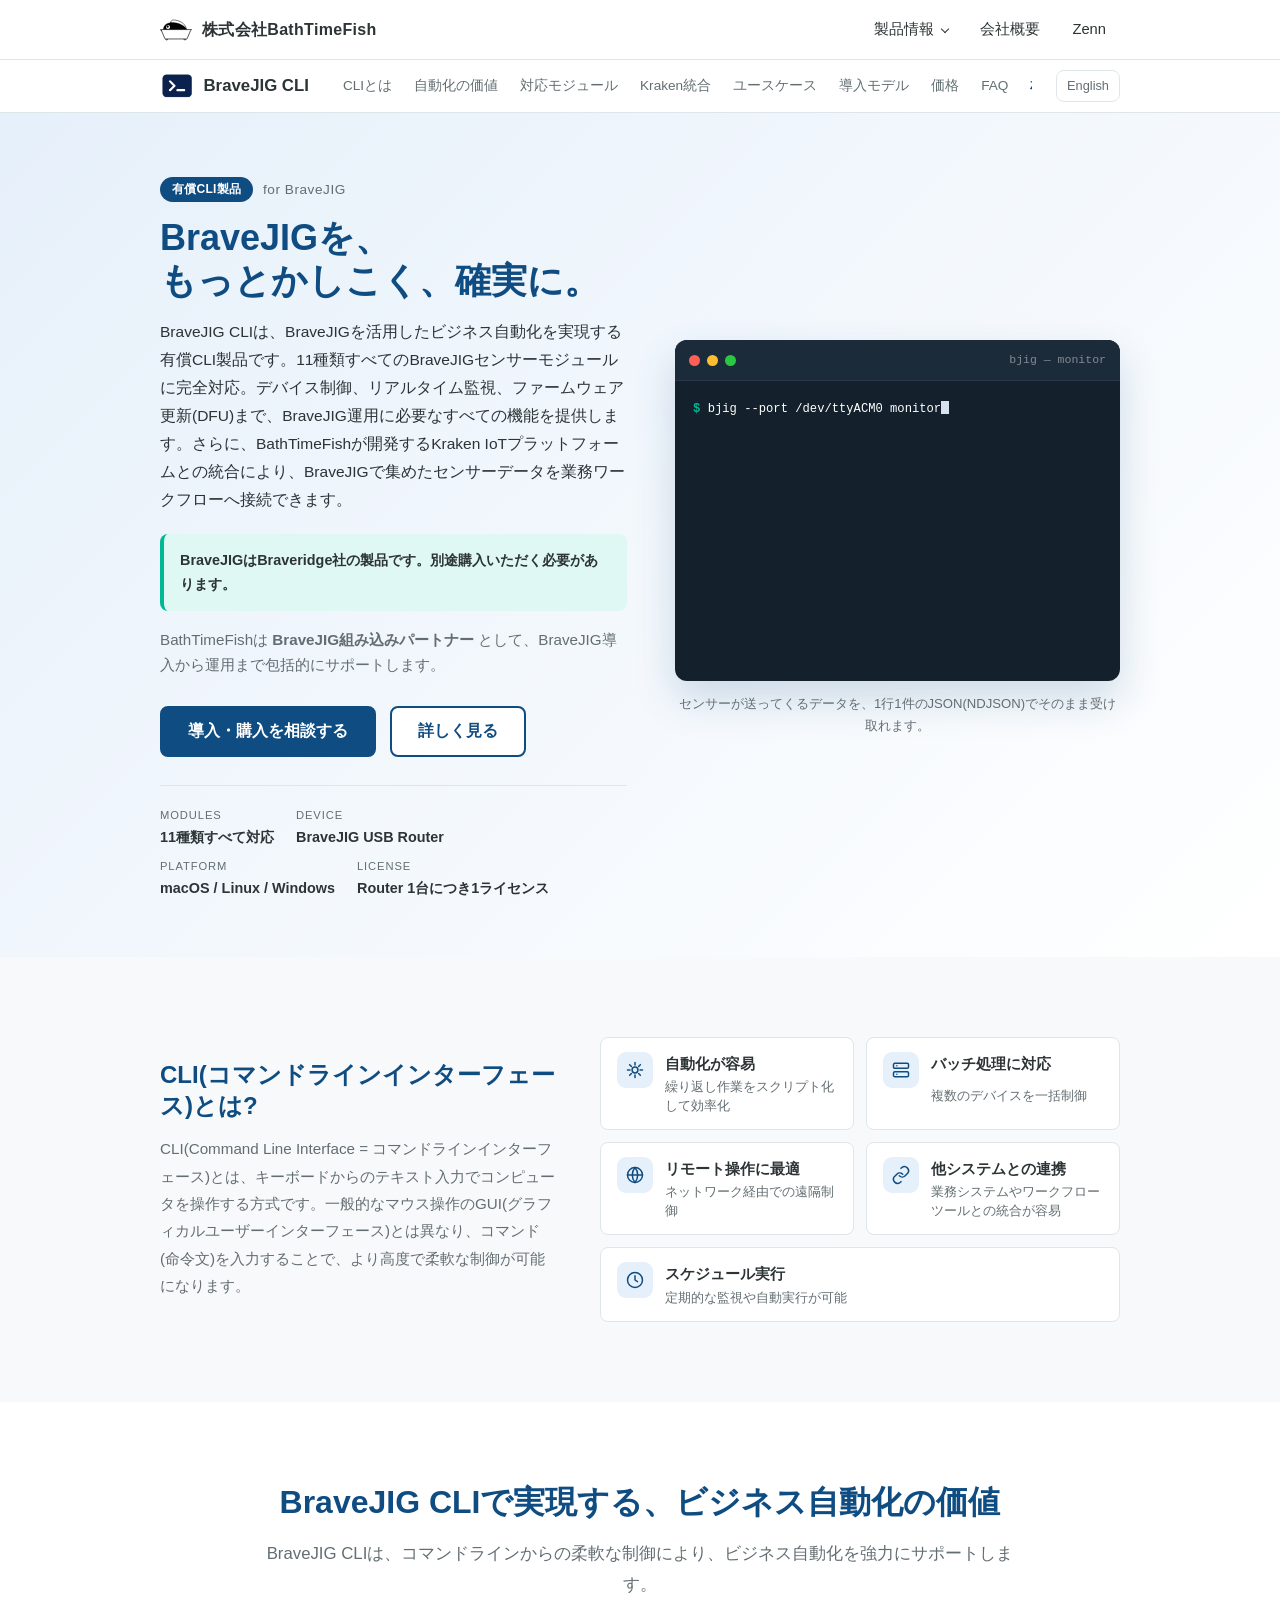
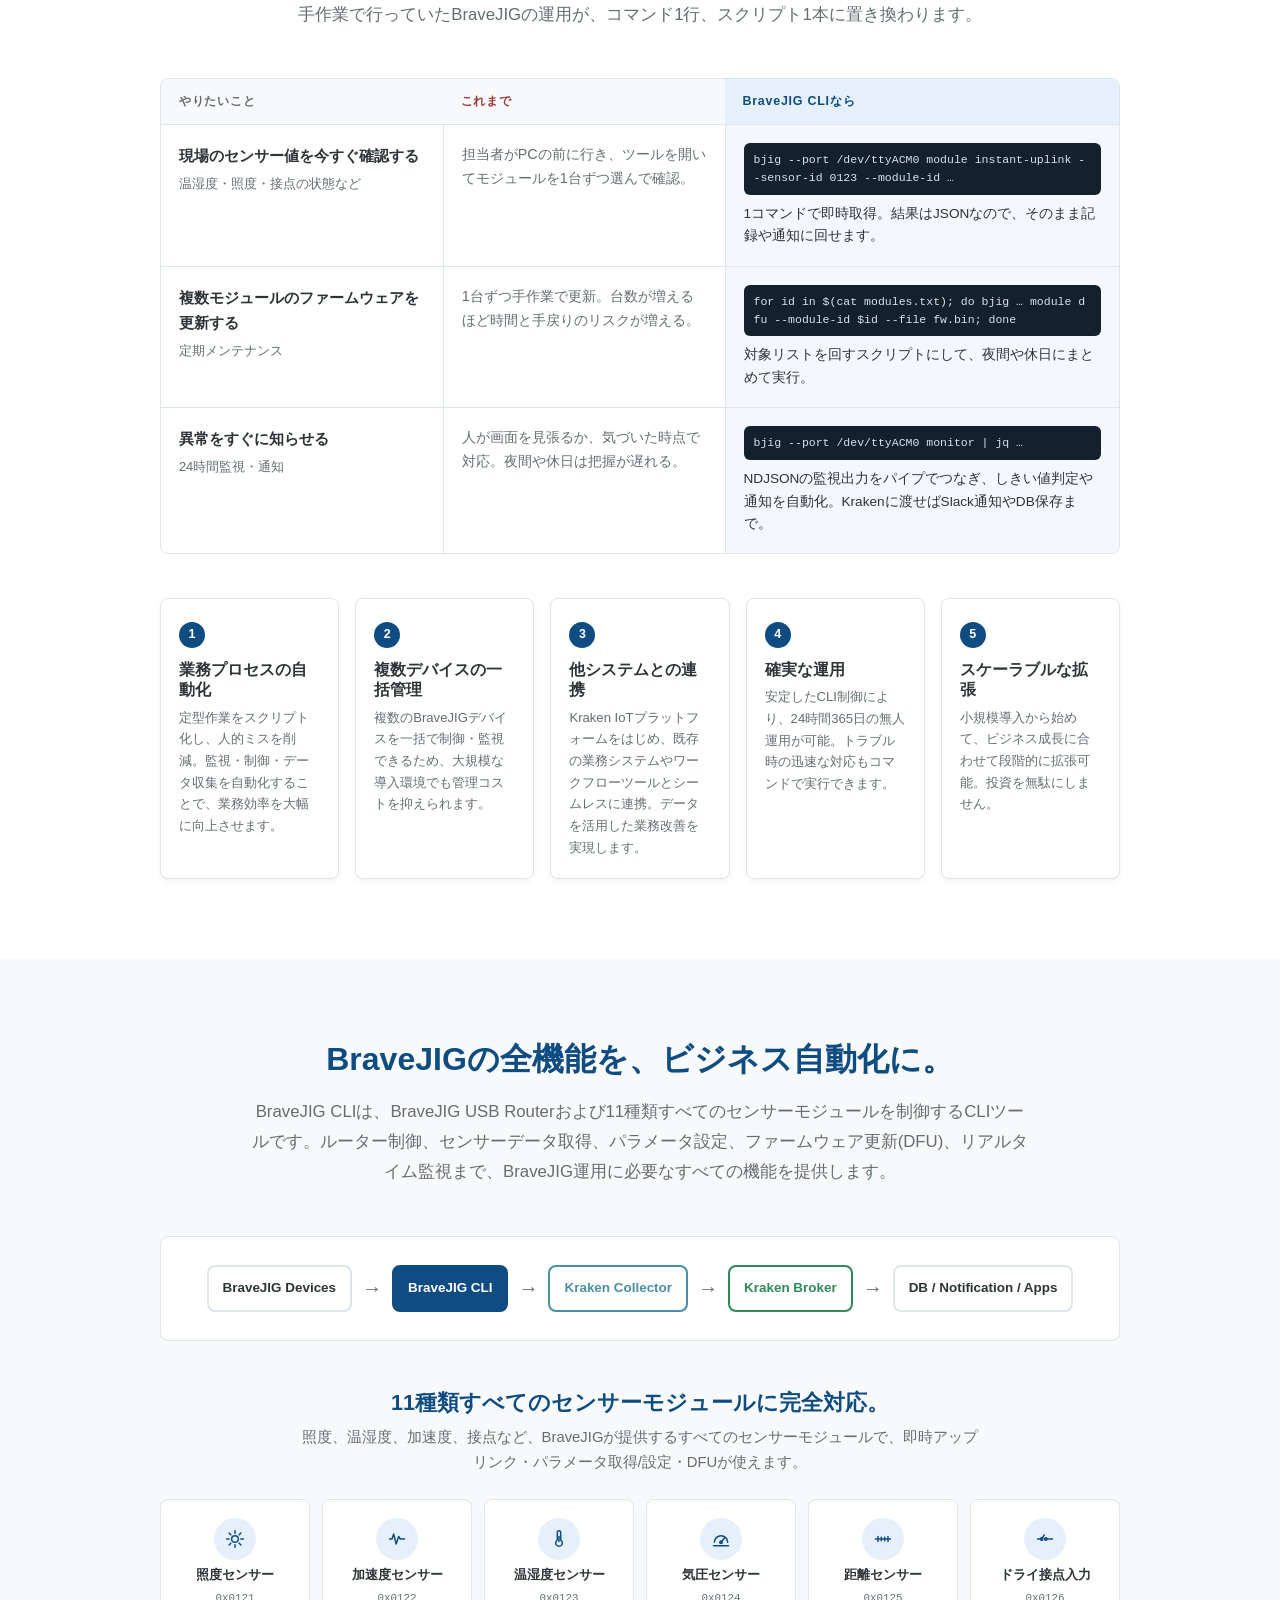
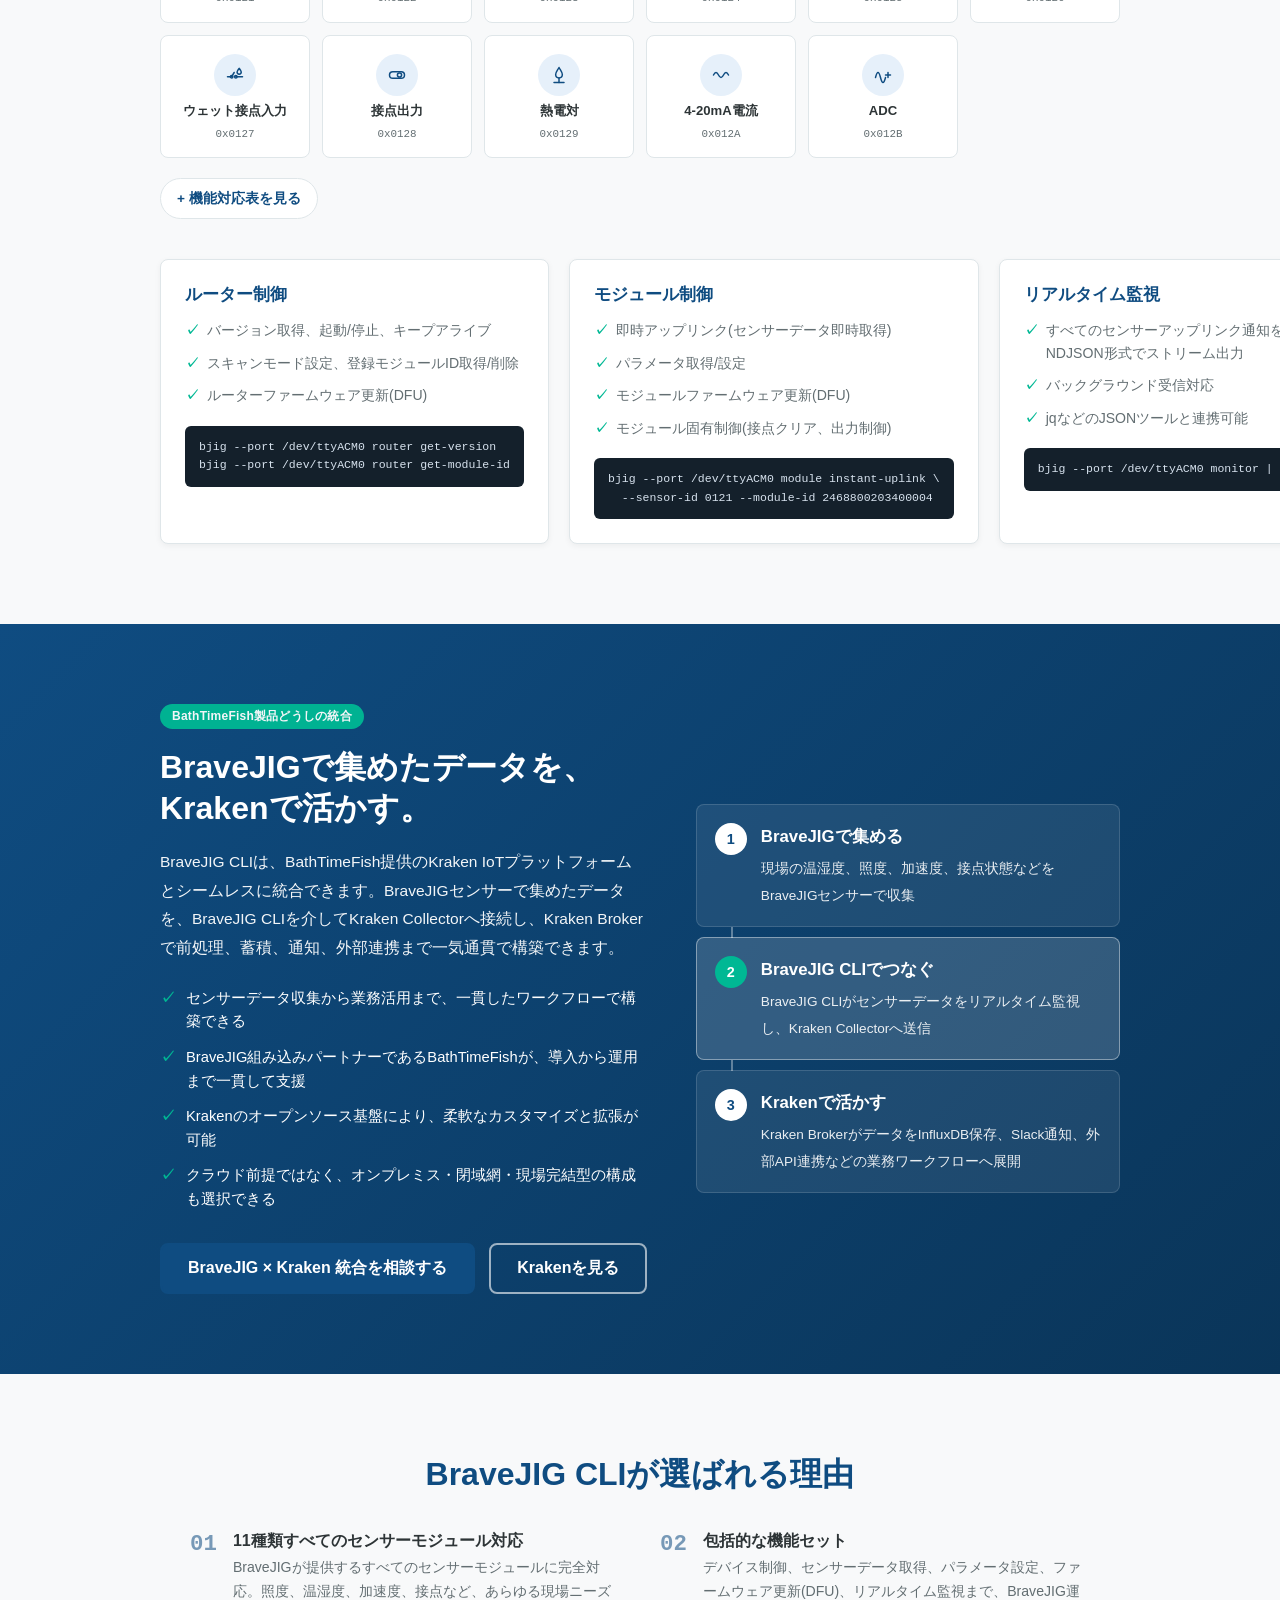
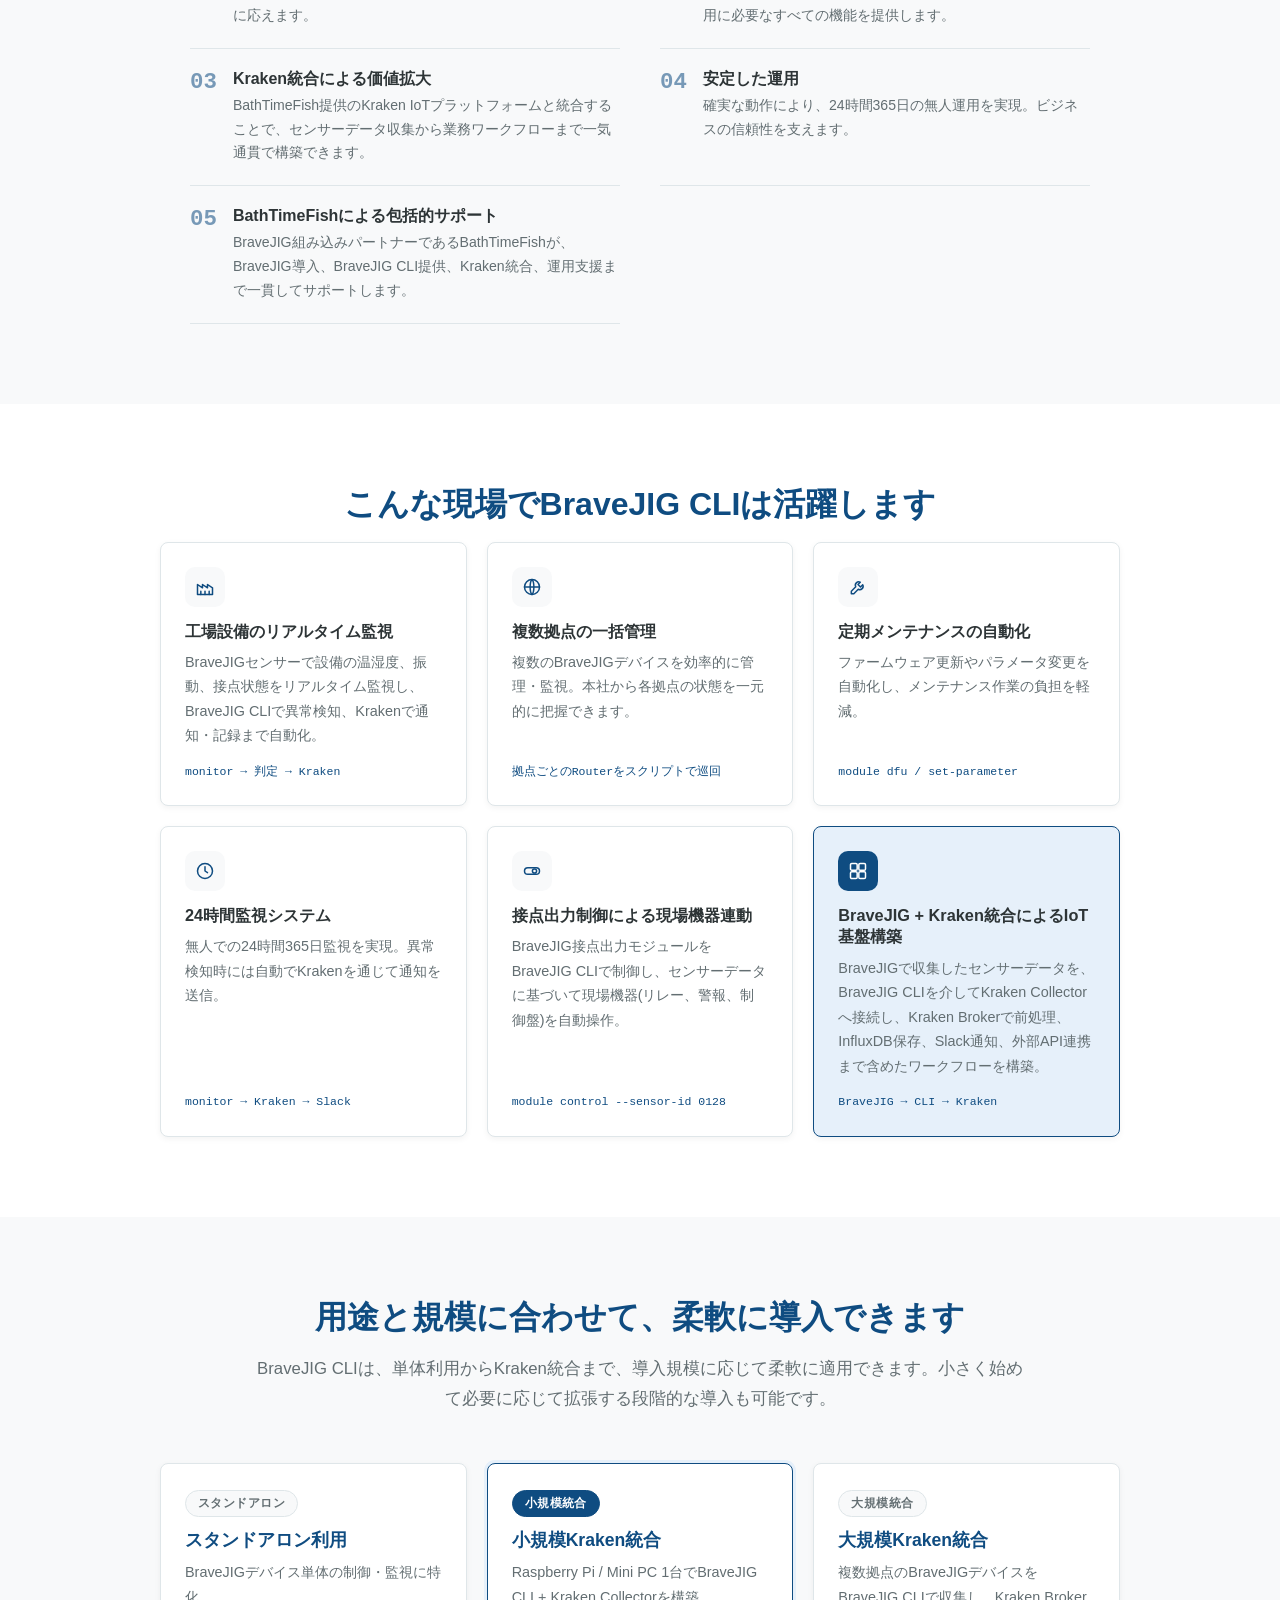
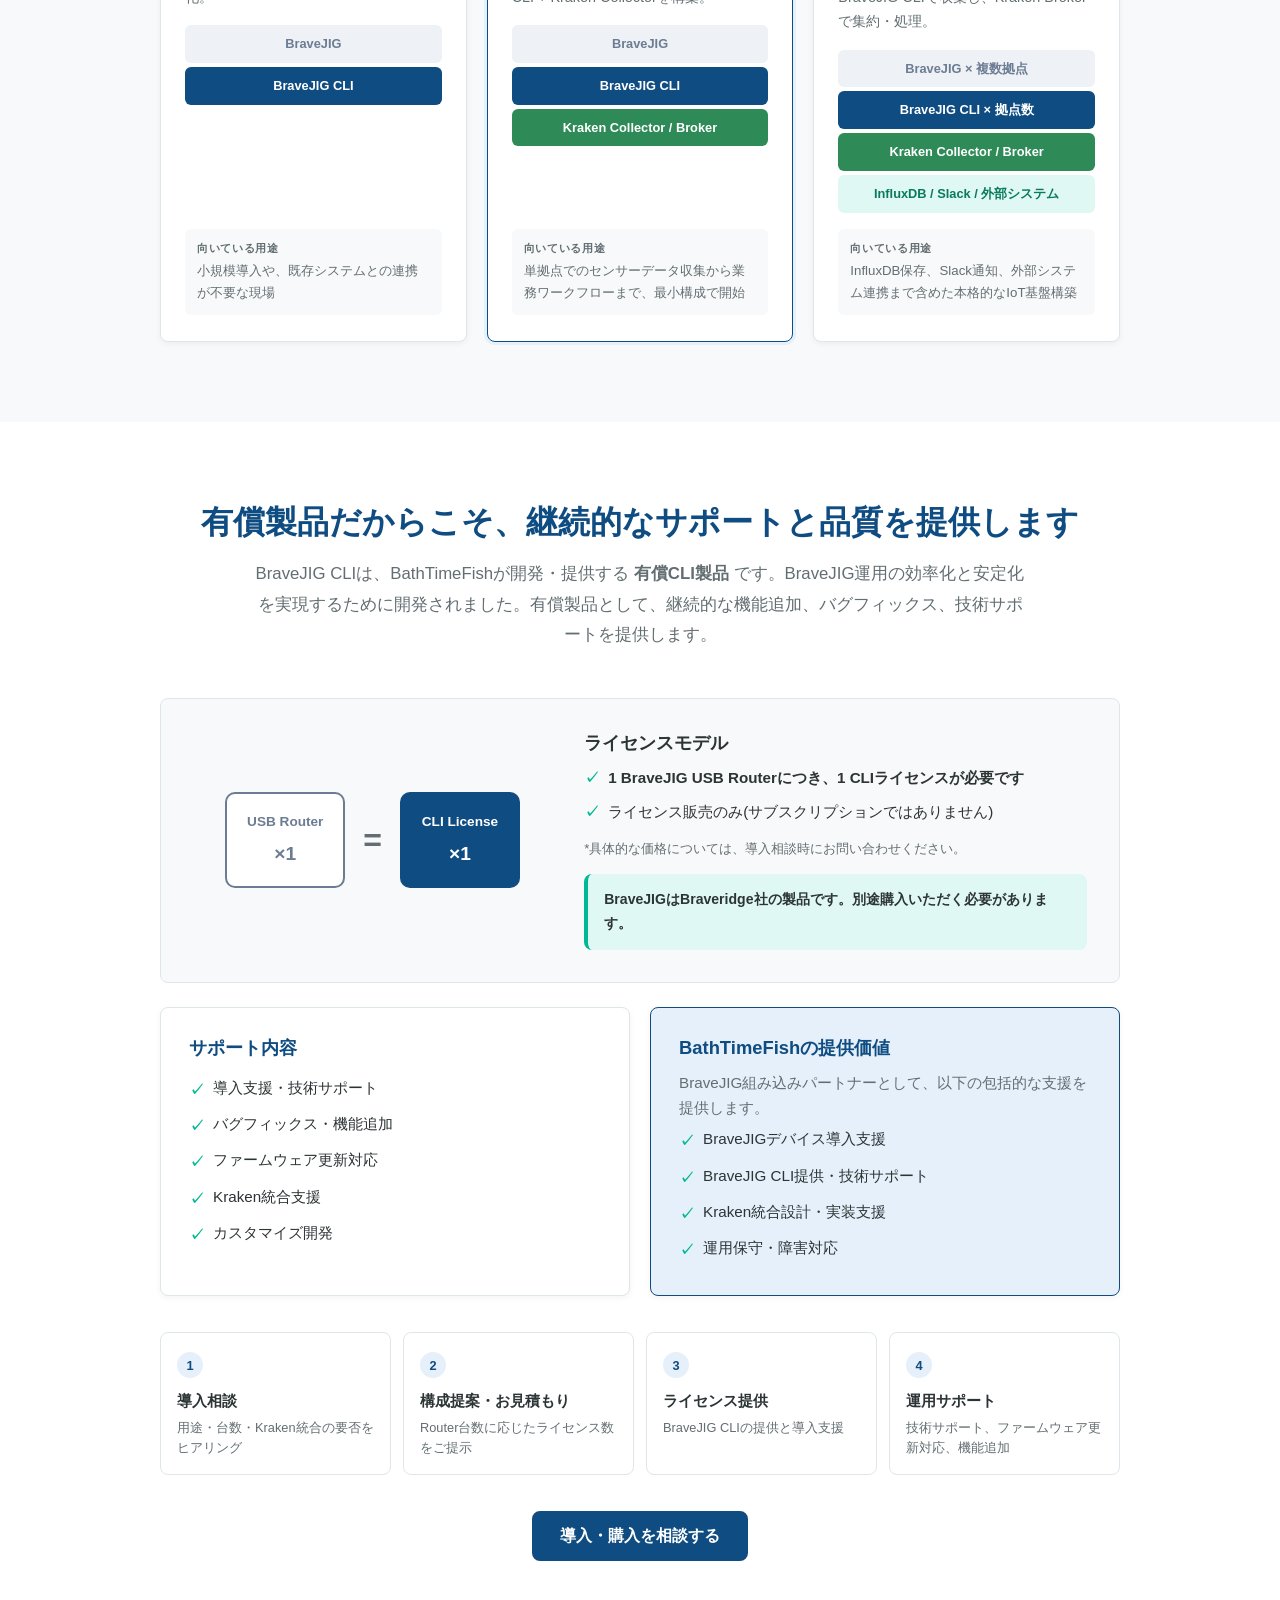
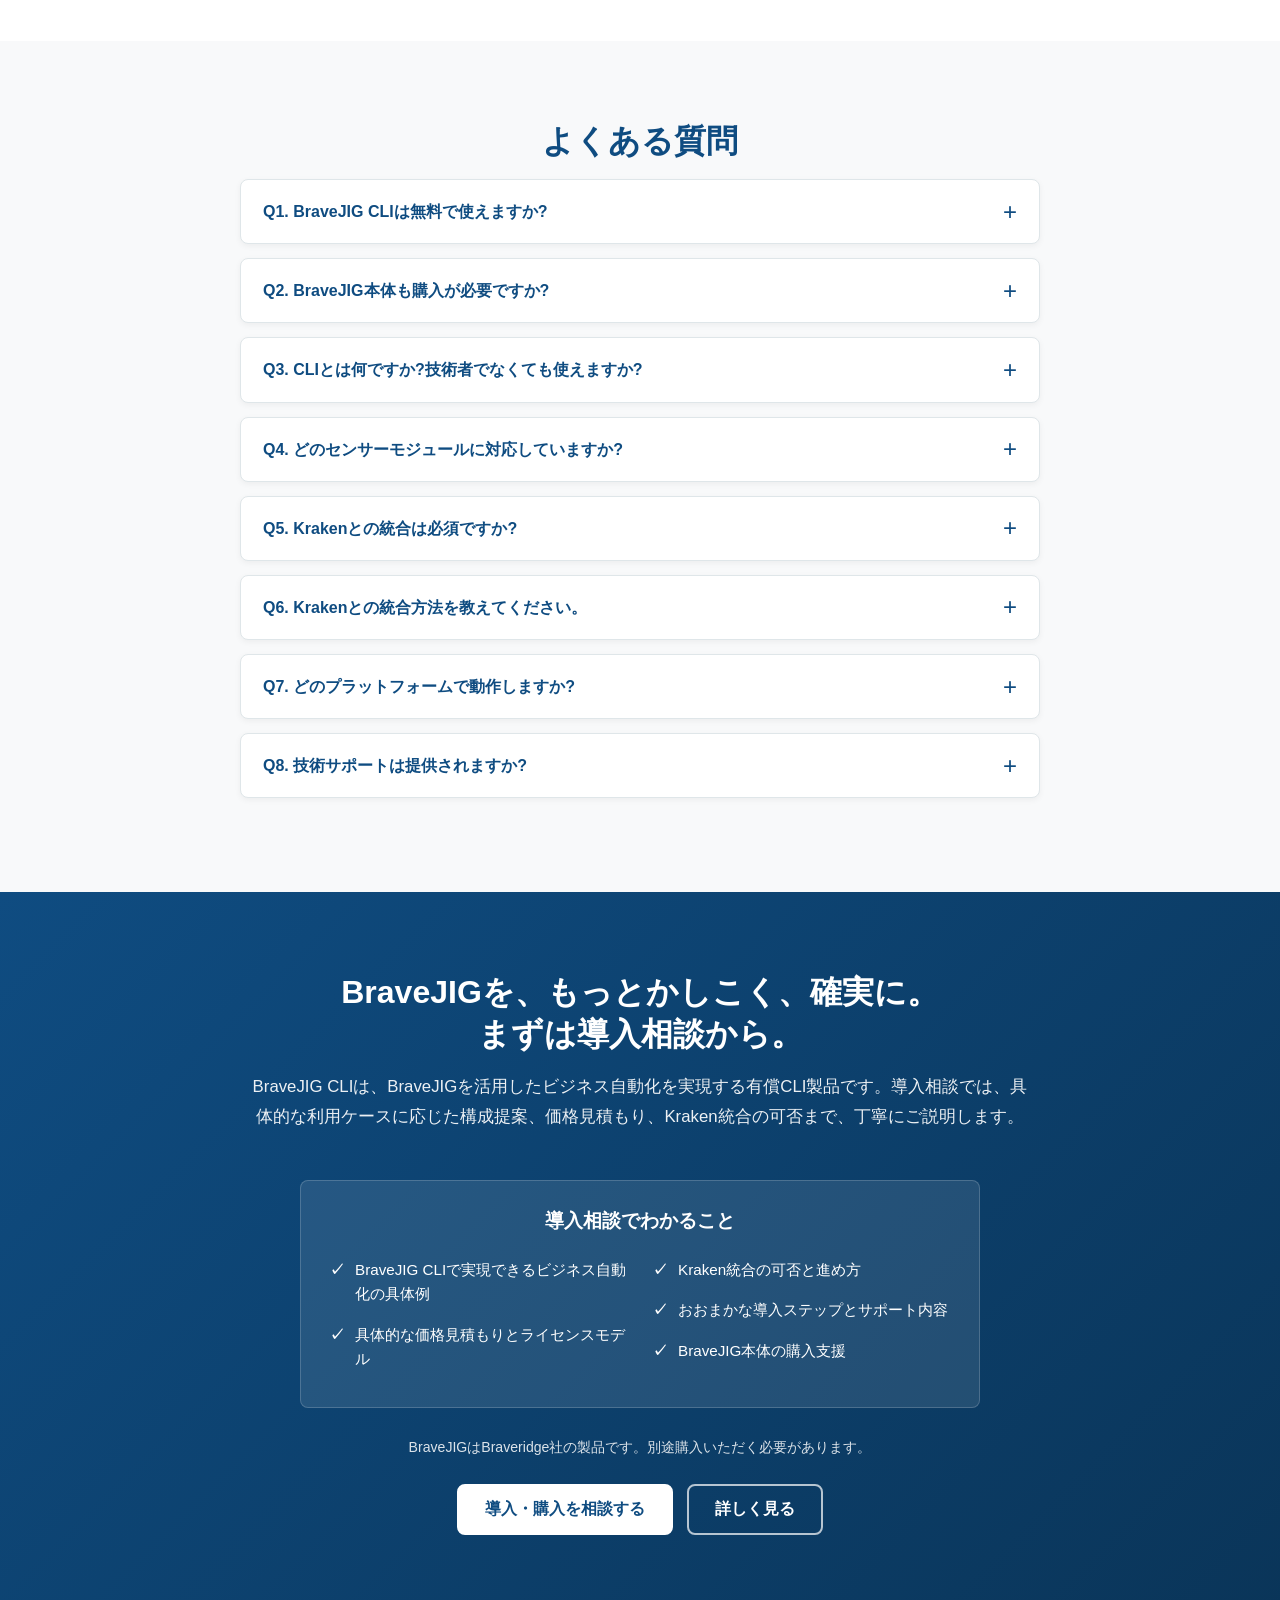
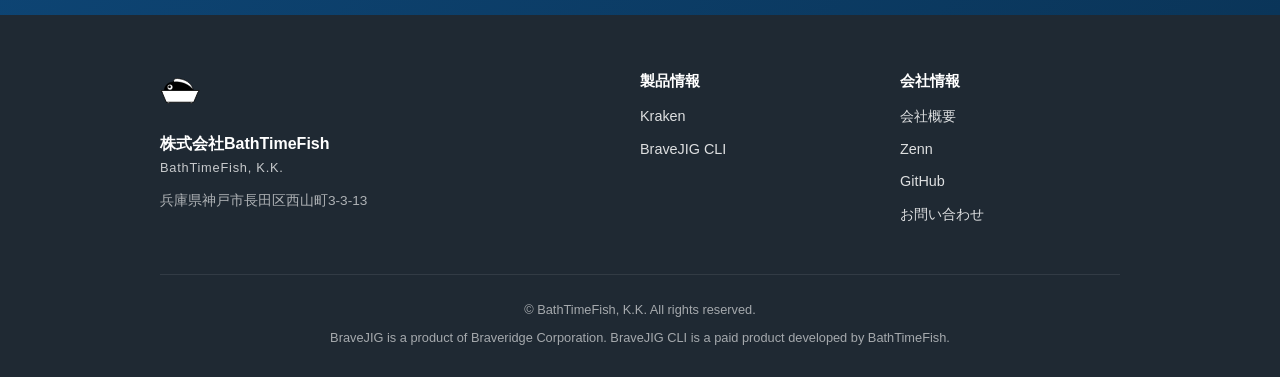
==== commit c2c2e313: "Prototype renewed BraveJIG CLI product page - Rebuild bjigcli/index.html around a live terminal demo" ====
--- a/bjigcli/index.html
+++ b/bjigcli/index.html
@@ -3,8 +3,8 @@
 <head>
     <meta charset="UTF-8">
     <meta name="viewport" content="width=device-width, initial-scale=1.0">
-    <meta name="description" content="BraveJIG CLIは、BraveJIGを活用したビジネス自動化を実現する有償CLI製品です。11種類すべてのBraveJIGセンサーモジュールに完全対応。">
     <title>BraveJIG CLI - BraveJIGを、もっとかしこく、確実に。</title>
+    <meta name="description" content="BraveJIG CLIは、BraveJIGを活用したビジネス自動化を実現する有償CLI製品。11種類すべてのセンサーモジュールに対応し、Krakenとの統合でセンサーデータを業務ワークフローへ接続します。">
     <link rel="canonical" href="https://www.bathtimefish.com/bjigcli/">
     <link rel="alternate" hreflang="ja" href="https://www.bathtimefish.com/bjigcli/">
     <link rel="alternate" hreflang="en" href="https://www.bathtimefish.com/bjigcli/en.html">
@@ -15,7 +15,7 @@
     <link rel="stylesheet" href="bjigcli.css">
 </head>
 <body>
-<header class="site-header">
+    <header class="site-header">
   <div class="container site-header-inner">
     <a class="site-brand" href="/">
       <img src="/bathtimefish.svg" alt="" width="32" height="32">
@@ -47,10 +47,11 @@
     <a class="page-nav-brand" href="./"><img src="assets/bjigcli-logo.png" alt=""><span>BraveJIG CLI</span></a>
     <nav class="page-nav-links" aria-label="BraveJIG CLI">
       <a href="#cli-intro">CLIとは</a>
-      <a href="#cli-benefits">CLIの利点</a>
+      <a href="#value">自動化の価値</a>
       <a href="#modules">対応モジュール</a>
       <a href="#kraken">Kraken統合</a>
       <a href="#use-cases">ユースケース</a>
+      <a href="#deployment">導入モデル</a>
       <a href="#pricing">価格</a>
       <a href="#faq">FAQ</a>
       <a href="#contact" class="nav-cta">相談する</a>
@@ -59,539 +60,342 @@
   </div>
 </div>
 
-    <!-- Hero Section -->
-    <section class="hero">
-        <div class="container">
-            <div class="hero-grid">
+    <main>
+        <!-- 1. Hero -->
+        <section class="hero bj-hero" id="hero">
+            <div class="container hero-grid bj-hero-grid">
                 <div class="hero-content">
-                    <h1 class="hero-title">BraveJIGを、もっとかしこく、確実に。</h1>
-                    <p class="hero-text">
-                        BraveJIG CLIは、BraveJIGを活用したビジネス自動化を実現するコマンドラインツールです。<br>
-                        11種類すべてのBraveJIGセンサーモジュールに完全対応。デバイス制御、リアルタイム監視、ファームウェア更新(DFU)まで、BraveJIG運用に必要なすべての機能を提供します。さらに、BathTimeFishが開発するKraken IoTプラットフォームとの統合により、BraveJIGで集めたセンサーデータを業務ワークフローへ接続できます。
-                    </p>
-                    <p class="notice">
-                        <strong>BraveJIGはBraveridge社の製品です。別途購入いただく必要があります。</strong>
-                    </p>
-                    <p class="hero-note">
-                        BathTimeFishは <strong>BraveJIG組み込みパートナー</strong> として、BraveJIG導入から運用まで包括的にサポートします。
-                    </p>
+                    <p class="bj-eyebrow"><span class="badge">有償CLI製品</span><span>for BraveJIG</span></p>
+                    <h1 class="hero-title">BraveJIGを、<br>もっとかしこく、確実に。</h1>
+                    <p class="hero-text">BraveJIG CLIは、BraveJIGを活用したビジネス自動化を実現する有償CLI製品です。11種類すべてのBraveJIGセンサーモジュールに完全対応。デバイス制御、リアルタイム監視、ファームウェア更新(DFU)まで、BraveJIG運用に必要なすべての機能を提供します。さらに、BathTimeFishが開発するKraken IoTプラットフォームとの統合により、BraveJIGで集めたセンサーデータを業務ワークフローへ接続できます。</p>
+                    <p class="notice"><strong>BraveJIGはBraveridge社の製品です。別途購入いただく必要があります。</strong></p>
+                    <p class="hero-note">BathTimeFishは <strong>BraveJIG組み込みパートナー</strong> として、BraveJIG導入から運用まで包括的にサポートします。</p>
                     <div class="btn-group">
                         <a href="https://forms.gle/X2RKJqLNiJXBfnKW8" class="btn btn-primary" target="_blank" rel="noopener">導入・購入を相談する</a>
                         <a href="#cli-intro" class="btn btn-secondary">詳しく見る</a>
                     </div>
-                </div>
-                <div class="hero-visual">
-                    <img src="assets/bjigcli-architecture.svg" alt="BraveJIG CLI システム構成図">
-                </div>
-            </div>
-        </div>
-    </section>
-
-    <!-- CLI Intro Section -->
-    <section id="cli-intro" class="section section-alt">
-        <div class="container">
-            <div class="section-header">
-                <h2 class="section-title">CLI(コマンドラインインターフェース)とは?</h2>
-            </div>
-            <div class="cli-intro-content">
-                <p class="section-lead">
-                    CLI(Command Line Interface = コマンドラインインターフェース)とは、キーボードからのテキスト入力でコンピュータを操作する方式です。一般的なマウス操作のGUI(グラフィカルユーザーインターフェース)とは異なり、コマンド(命令文)を入力することで、より高度で柔軟な制御が可能になります。
-                </p>
-                <div class="grid-auto grid-auto-sm">
-                    <div class="card card-hover card-center">
-                        <div class="card-icon">⚙️</div>
-                        <h3 class="card-title">自動化が容易</h3>
-                        <p class="card-text">繰り返し作業をスクリプト化して効率化</p>
-                    </div>
-                    <div class="card card-hover card-center">
-                        <div class="card-icon">📦</div>
-                        <h3 class="card-title">バッチ処理に対応</h3>
-                        <p class="card-text">複数のデバイスを一括制御</p>
-                    </div>
-                    <div class="card card-hover card-center">
-                        <div class="card-icon">🌐</div>
-                        <h3 class="card-title">リモート操作に最適</h3>
-                        <p class="card-text">ネットワーク経由での遠隔制御</p>
-                    </div>
-                    <div class="card card-hover card-center">
-                        <div class="card-icon">🔗</div>
-                        <h3 class="card-title">他システムとの連携</h3>
-                        <p class="card-text">業務システムやワークフローツールとの統合が容易</p>
-                    </div>
-                    <div class="card card-hover card-center">
-                        <div class="card-icon">⏰</div>
-                        <h3 class="card-title">スケジュール実行</h3>
-                        <p class="card-text">定期的な監視や自動実行が可能</p>
-                    </div>
-                </div>
-            </div>
-        </div>
-    </section>
-
-    <!-- What is BraveJIG CLI Section -->
-    <section id="about" class="section">
-        <div class="container">
-            <div class="section-header">
+                    <ul class="bj-trust" aria-label="BraveJIG CLIの基本情報">
+                        <li><span class="bj-trust-k">Modules</span><span class="bj-trust-v">11種類すべて対応</span></li>
+                        <li><span class="bj-trust-k">Device</span><span class="bj-trust-v">BraveJIG USB Router</span></li>
+                        <li><span class="bj-trust-k">Platform</span><span class="bj-trust-v">macOS / Linux / Windows</span></li>
+                        <li><span class="bj-trust-k">License</span><span class="bj-trust-v">Router 1台につき1ライセンス</span></li>
+                    </ul>
+                </div>
+                <div class="hero-visual bj-hero-visual">
+                    <div class="bj-term" aria-label="BraveJIG CLI のリアルタイム監視のデモ">
+                        <div class="bj-term-bar"><span></span><span></span><span></span><em>bjig — monitor</em></div>
+                        <pre class="bj-term-body" id="term"><span class="bj-term-prompt">$ </span><span class="bj-term-cmd" id="term-cmd"></span><span class="bj-term-cursor" id="term-cursor"></span>
+<span id="term-out"></span></pre>
+                    </div>
+                    <p class="bj-term-caption">センサーが送ってくるデータを、1行1件のJSON(NDJSON)でそのまま受け取れます。</p>
+                </div>
+            </div>
+        </section>
+
+        <!-- 2. CLIとは -->
+        <section class="section section-alt bj-cli-intro" id="cli-intro">
+            <div class="container">
+                <div class="bj-intro-grid">
+                    <div class="bj-intro-text">
+                        <h2 class="section-title">CLI(コマンドラインインターフェース)とは?</h2>
+                        <p>CLI(Command Line Interface = コマンドラインインターフェース)とは、キーボードからのテキスト入力でコンピュータを操作する方式です。一般的なマウス操作のGUI(グラフィカルユーザーインターフェース)とは異なり、コマンド(命令文)を入力することで、より高度で柔軟な制御が可能になります。</p>
+                    </div>
+                    <ul class="bj-merits">
+                        <li><span class="bj-merit-icon" aria-hidden="true"><svg viewBox="0 0 24 24"><path d="M12 3v3M12 18v3M3 12h3M18 12h3M5.6 5.6l2.1 2.1M16.3 16.3l2.1 2.1M5.6 18.4l2.1-2.1M16.3 7.7l2.1-2.1"/><circle cx="12" cy="12" r="3.5"/></svg></span><strong>自動化が容易</strong><span>繰り返し作業をスクリプト化して効率化</span></li>
+                        <li><span class="bj-merit-icon" aria-hidden="true"><svg viewBox="0 0 24 24"><rect x="3" y="4" width="18" height="6" rx="1.5"/><rect x="3" y="14" width="18" height="6" rx="1.5"/><path d="M7 7h.01M7 17h.01"/></svg></span><strong>バッチ処理に対応</strong><span>複数のデバイスを一括制御</span></li>
+                        <li><span class="bj-merit-icon" aria-hidden="true"><svg viewBox="0 0 24 24"><circle cx="12" cy="12" r="9"/><path d="M3 12h18M12 3a14 14 0 0 1 0 18M12 3a14 14 0 0 0 0 18"/></svg></span><strong>リモート操作に最適</strong><span>ネットワーク経由での遠隔制御</span></li>
+                        <li><span class="bj-merit-icon" aria-hidden="true"><svg viewBox="0 0 24 24"><path d="M10 13a5 5 0 0 0 7 0l3-3a5 5 0 0 0-7-7l-1 1"/><path d="M14 11a5 5 0 0 0-7 0l-3 3a5 5 0 0 0 7 7l1-1"/></svg></span><strong>他システムとの連携</strong><span>業務システムやワークフローツールとの統合が容易</span></li>
+                        <li><span class="bj-merit-icon" aria-hidden="true"><svg viewBox="0 0 24 24"><circle cx="12" cy="12" r="9"/><path d="M12 7v5l3 2"/></svg></span><strong>スケジュール実行</strong><span>定期的な監視や自動実行が可能</span></li>
+                    </ul>
+                </div>
+            </div>
+        </section>
+
+        <!-- 3. ビジネス自動化の価値（Before / After） -->
+        <section class="section" id="value">
+            <div class="container">
+                <h2 class="section-title">BraveJIG CLIで実現する、ビジネス自動化の価値</h2>
+                <p class="section-lead">BraveJIG CLIは、コマンドラインからの柔軟な制御により、ビジネス自動化を強力にサポートします。<br>手作業で行っていたBraveJIGの運用が、コマンド1行、スクリプト1本に置き換わります。</p>
+
+                <div class="bj-compare">
+                    <div class="bj-compare-head">
+                        <span>やりたいこと</span>
+                        <span class="bj-compare-before">これまで</span>
+                        <span class="bj-compare-after">BraveJIG CLIなら</span>
+                    </div>
+                    <div class="bj-compare-row">
+                        <div class="bj-compare-task"><strong>現場のセンサー値を今すぐ確認する</strong><span>温湿度・照度・接点の状態など</span></div>
+                        <div class="bj-compare-before">担当者がPCの前に行き、ツールを開いてモジュールを1台ずつ選んで確認。</div>
+                        <div class="bj-compare-after"><code>bjig --port /dev/ttyACM0 module instant-uplink --sensor-id 0123 --module-id …</code><span>1コマンドで即時取得。結果はJSONなので、そのまま記録や通知に回せます。</span></div>
+                    </div>
+                    <div class="bj-compare-row">
+                        <div class="bj-compare-task"><strong>複数モジュールのファームウェアを更新する</strong><span>定期メンテナンス</span></div>
+                        <div class="bj-compare-before">1台ずつ手作業で更新。台数が増えるほど時間と手戻りのリスクが増える。</div>
+                        <div class="bj-compare-after"><code>for id in $(cat modules.txt); do bjig … module dfu --module-id $id --file fw.bin; done</code><span>対象リストを回すスクリプトにして、夜間や休日にまとめて実行。</span></div>
+                    </div>
+                    <div class="bj-compare-row">
+                        <div class="bj-compare-task"><strong>異常をすぐに知らせる</strong><span>24時間監視・通知</span></div>
+                        <div class="bj-compare-before">人が画面を見張るか、気づいた時点で対応。夜間や休日は把握が遅れる。</div>
+                        <div class="bj-compare-after"><code>bjig --port /dev/ttyACM0 monitor | jq …</code><span>NDJSONの監視出力をパイプでつなぎ、しきい値判定や通知を自動化。Krakenに渡せばSlack通知やDB保存まで。</span></div>
+                    </div>
+                </div>
+
+                <div class="bj-benefits">
+                    <div class="bj-benefit"><span class="bj-benefit-num">1</span><h3>業務プロセスの自動化</h3><p>定型作業をスクリプト化し、人的ミスを削減。監視・制御・データ収集を自動化することで、業務効率を大幅に向上させます。</p></div>
+                    <div class="bj-benefit"><span class="bj-benefit-num">2</span><h3>複数デバイスの一括管理</h3><p>複数のBraveJIGデバイスを一括で制御・監視できるため、大規模な導入環境でも管理コストを抑えられます。</p></div>
+                    <div class="bj-benefit"><span class="bj-benefit-num">3</span><h3>他システムとの連携</h3><p>Kraken IoTプラットフォームをはじめ、既存の業務システムやワークフローツールとシームレスに連携。データを活用した業務改善を実現します。</p></div>
+                    <div class="bj-benefit"><span class="bj-benefit-num">4</span><h3>確実な運用</h3><p>安定したCLI制御により、24時間365日の無人運用が可能。トラブル時の迅速な対応もコマンドで実行できます。</p></div>
+                    <div class="bj-benefit"><span class="bj-benefit-num">5</span><h3>スケーラブルな拡張</h3><p>小規模導入から始めて、ビジネス成長に合わせて段階的に拡張可能。投資を無駄にしません。</p></div>
+                </div>
+            </div>
+        </section>
+
+        <!-- 4. BraveJIG CLIとは + 対応モジュール -->
+        <section class="section section-alt" id="modules">
+            <div class="container">
                 <h2 class="section-title">BraveJIGの全機能を、ビジネス自動化に。</h2>
-            </div>
-            <div class="about-content">
-                <div class="about-text">
-                    <p>
-                        BraveJIG CLIは、BraveJIG USB Routerおよび11種類すべてのセンサーモジュールを制御するCLIツールです。
-                        ルーター制御、センサーデータ取得、パラメータ設定、ファームウェア更新(DFU)、リアルタイム監視まで、BraveJIG運用に必要なすべての機能を提供します。さらに、BathTimeFish提供のKraken IoTプラットフォームとの統合により、BraveJIGセンサーデータを前処理・蓄積・通知・外部連携へつなぐワークフローを構築できます。
-                    </p>
-                </div>
-                <div class="about-diagram">
-                    <p class="diagram-caption">データフロー</p>
-                    <div class="flow">
-                        <div class="flow-step">BraveJIG USB Router</div>
-                        <div class="flow-arrow">→</div>
-                        <div class="flow-step flow-step-highlight">BraveJIG CLI</div>
-                        <div class="flow-arrow">→</div>
-                        <div class="flow-step">Kraken Collector</div>
-                        <div class="flow-arrow">→</div>
-                        <div class="flow-step">Kraken Broker</div>
-                        <div class="flow-arrow">→</div>
-                        <div class="flow-step">DB / Notification / Apps</div>
-                    </div>
-                </div>
-            </div>
-        </div>
-    </section>
-
-    <!-- CLI Benefits Section -->
-    <section id="cli-benefits" class="section section-highlight">
-        <div class="container">
-            <div class="section-header">
-                <h2 class="section-title">BraveJIG CLIで実現する、ビジネス自動化の価値</h2>
-                <p class="section-lead">BraveJIG CLIは、コマンドラインからの柔軟な制御により、ビジネス自動化を強力にサポートします。</p>
-            </div>
-            <div class="grid-auto">
-                <div class="card card-hover">
-                    <div class="card-icon">
-                        <svg width="48" height="48" viewBox="0 0 48 48" fill="none" xmlns="http://www.w3.org/2000/svg">
-                            <circle cx="24" cy="24" r="20" fill="#0f4c81" opacity="0.1"/>
-                            <path d="M24 14v10l7 4" stroke="#0f4c81" stroke-width="2" stroke-linecap="round"/>
-                            <circle cx="24" cy="24" r="10" stroke="#0f4c81" stroke-width="2"/>
-                            <polygon points="32,18 35,15 35,21" fill="#0f4c81"/>
-                        </svg>
-                    </div>
-                    <h3 class="card-title">1. 業務プロセスの自動化</h3>
-                    <p class="card-text">
-                        定型作業をスクリプト化し、人的ミスを削減。監視・制御・データ収集を自動化することで、業務効率を大幅に向上させます。
-                    </p>
-                </div>
-                <div class="card card-hover">
-                    <div class="card-icon">
-                        <svg width="48" height="48" viewBox="0 0 48 48" fill="none" xmlns="http://www.w3.org/2000/svg">
-                            <circle cx="24" cy="24" r="20" fill="#0f4c81" opacity="0.1"/>
-                            <rect x="14" y="18" width="6" height="12" rx="1" fill="#0f4c81"/>
-                            <rect x="21" y="18" width="6" height="12" rx="1" fill="#0f4c81"/>
-                            <rect x="28" y="18" width="6" height="12" rx="1" fill="#0f4c81"/>
-                        </svg>
-                    </div>
-                    <h3 class="card-title">2. 複数デバイスの一括管理</h3>
-                    <p class="card-text">
-                        複数のBraveJIGデバイスを一括で制御・監視できるため、大規模な導入環境でも管理コストを抑えられます。
-                    </p>
-                </div>
-                <div class="card card-hover">
-                    <div class="card-icon">
-                        <svg width="48" height="48" viewBox="0 0 48 48" fill="none" xmlns="http://www.w3.org/2000/svg">
-                            <circle cx="24" cy="24" r="20" fill="#0f4c81" opacity="0.1"/>
-                            <rect x="12" y="16" width="8" height="8" rx="1" fill="#0f4c81"/>
-                            <rect x="28" y="16" width="8" height="8" rx="1" fill="#0f4c81"/>
-                            <rect x="20" y="24" width="8" height="8" rx="1" fill="#0f4c81"/>
-                            <line x1="16" y1="24" x2="20" y2="28" stroke="#0f4c81" stroke-width="2"/>
-                            <line x1="32" y1="24" x2="28" y2="28" stroke="#0f4c81" stroke-width="2"/>
-                        </svg>
-                    </div>
-                    <h3 class="card-title">3. 他システムとの連携</h3>
-                    <p class="card-text">
-                        Kraken IoTプラットフォームをはじめ、既存の業務システムやワークフローツールとシームレスに連携。データを活用した業務改善を実現します。
-                    </p>
-                </div>
-                <div class="card card-hover">
-                    <div class="card-icon">
-                        <svg width="48" height="48" viewBox="0 0 48 48" fill="none" xmlns="http://www.w3.org/2000/svg">
-                            <circle cx="24" cy="24" r="20" fill="#0f4c81" opacity="0.1"/>
-                            <circle cx="24" cy="24" r="10" stroke="#0f4c81" stroke-width="2"/>
-                            <path d="M24 14v10" stroke="#0f4c81" stroke-width="2"/>
-                            <path d="M24 24l7 4" stroke="#0f4c81" stroke-width="2"/>
-                            <circle cx="32" cy="18" r="4" fill="#00b894"/>
-                            <path d="M30 18l1 1.5 2-3" stroke="white" stroke-width="1.5" stroke-linecap="round"/>
-                        </svg>
-                    </div>
-                    <h3 class="card-title">4. 確実な運用</h3>
-                    <p class="card-text">
-                        安定したCLI制御により、24時間365日の無人運用が可能。トラブル時の迅速な対応もコマンドで実行できます。
-                    </p>
-                </div>
-                <div class="card card-hover">
-                    <div class="card-icon">
-                        <svg width="48" height="48" viewBox="0 0 48 48" fill="none" xmlns="http://www.w3.org/2000/svg">
-                            <circle cx="24" cy="24" r="20" fill="#0f4c81" opacity="0.1"/>
-                            <rect x="14" y="28" width="4" height="8" fill="#0f4c81"/>
-                            <rect x="20" y="24" width="4" height="12" fill="#0f4c81"/>
-                            <rect x="26" y="18" width="4" height="18" fill="#0f4c81"/>
-                            <path d="M28 16l4 0 0 4" stroke="#0f4c81" stroke-width="2"/>
-                            <polygon points="32,14 35,16 29,16" fill="#0f4c81"/>
-                        </svg>
-                    </div>
-                    <h3 class="card-title">5. スケーラブルな拡張</h3>
-                    <p class="card-text">
-                        小規模導入から始めて、ビジネス成長に合わせて段階的に拡張可能。投資を無駄にしません。
-                    </p>
-                </div>
-            </div>
-        </div>
-    </section>
-
-    <!-- Modules Section -->
-    <section id="modules" class="section">
-        <div class="container">
-            <div class="section-header">
-                <h2 class="section-title">11種類すべてのセンサーモジュールに完全対応。</h2>
-                <p class="section-lead">
-                    BraveJIG CLIは、BraveJIGが提供する11種類すべてのセンサーモジュールに完全対応し、デバイス制御からファームウェア更新まで包括的な機能を提供します。
-                </p>
-            </div>
-            <div class="table-wrap">
-                <table class="data-table">
-                    <thead>
-                        <tr>
-                            <th>センサーID</th>
-                            <th>モジュール名</th>
-                            <th>即時アップリンク</th>
-                            <th>パラメータ取得/設定</th>
-                            <th>DFU</th>
-                            <th>制御コマンド</th>
-                        </tr>
-                    </thead>
-                    <tbody>
-                        <tr>
-                            <td>0x0121</td>
-                            <td>照度センサー</td>
-                            <td>✅</td>
-                            <td>✅</td>
-                            <td>✅</td>
-                            <td>-</td>
-                        </tr>
-                        <tr>
-                            <td>0x0122</td>
-                            <td>加速度センサー</td>
-                            <td>✅</td>
-                            <td>✅</td>
-                            <td>✅</td>
-                            <td>-</td>
-                        </tr>
-                        <tr>
-                            <td>0x0123</td>
-                            <td>温湿度センサー</td>
-                            <td>✅</td>
-                            <td>✅</td>
-                            <td>✅</td>
-                            <td>-</td>
-                        </tr>
-                        <tr>
-                            <td>0x0124</td>
-                            <td>気圧センサー</td>
-                            <td>✅</td>
-                            <td>✅</td>
-                            <td>✅</td>
-                            <td>-</td>
-                        </tr>
-                        <tr>
-                            <td>0x0125</td>
-                            <td>距離センサー</td>
-                            <td>✅</td>
-                            <td>✅</td>
-                            <td>✅</td>
-                            <td>-</td>
-                        </tr>
-                        <tr>
-                            <td>0x0126</td>
-                            <td>ドライ接点入力</td>
-                            <td>✅</td>
-                            <td>✅</td>
-                            <td>✅</td>
-                            <td>✅ カウントクリア</td>
-                        </tr>
-                        <tr>
-                            <td>0x0127</td>
-                            <td>ウェット接点入力</td>
-                            <td>✅</td>
-                            <td>✅</td>
-                            <td>✅</td>
-                            <td>✅ カウントクリア</td>
-                        </tr>
-                        <tr>
-                            <td>0x0128</td>
-                            <td>接点出力</td>
-                            <td>✅</td>
-                            <td>✅</td>
-                            <td>✅</td>
-                            <td>✅ 出力制御</td>
-                        </tr>
-                        <tr>
-                            <td>0x0129</td>
-                            <td>熱電対</td>
-                            <td>✅</td>
-                            <td>✅</td>
-                            <td>✅</td>
-                            <td>-</td>
-                        </tr>
-                        <tr>
-                            <td>0x012A</td>
-                            <td>4-20mA電流</td>
-                            <td>✅</td>
-                            <td>✅</td>
-                            <td>✅</td>
-                            <td>-</td>
-                        </tr>
-                        <tr>
-                            <td>0x012B</td>
-                            <td>ADC</td>
-                            <td>✅</td>
-                            <td>✅</td>
-                            <td>✅</td>
-                            <td>-</td>
-                        </tr>
-                    </tbody>
-                </table>
-            </div>
-
-            <div class="grid-auto mt-lg">
-                <div class="card card-alt">
-                    <h3 class="card-title">ルーター制御</h3>
-                    <ul class="check-list is-muted">
-                        <li>バージョン取得、起動/停止、キープアライブ</li>
-                        <li>スキャンモード設定、登録モジュールID取得/削除</li>
-                        <li>ルーターファームウェア更新(DFU)</li>
-                    </ul>
-                </div>
-                <div class="card card-alt">
-                    <h3 class="card-title">モジュール制御</h3>
-                    <ul class="check-list is-muted">
-                        <li>即時アップリンク(センサーデータ即時取得)</li>
-                        <li>パラメータ取得/設定</li>
-                        <li>モジュールファームウェア更新(DFU)</li>
-                        <li>モジュール固有制御(接点クリア、出力制御)</li>
-                    </ul>
-                </div>
-                <div class="card card-alt">
-                    <h3 class="card-title">リアルタイム監視</h3>
-                    <ul class="check-list is-muted">
-                        <li>すべてのセンサーアップリンク通知をNDJSON形式でストリーム出力</li>
-                        <li>バックグラウンド受信対応</li>
-                        <li>jqなどのJSONツールと連携可能</li>
-                    </ul>
-                </div>
-            </div>
-        </div>
-    </section>
-
-    <!-- Kraken Integration Section -->
-    <section id="kraken" class="section section-band">
-        <div class="container">
-            <div class="section-header">
-                <h2 class="section-title">BraveJIGで集めたデータを、Krakenで活かす。</h2>
-                <p class="section-lead">
-                    BraveJIG CLIは、BathTimeFish提供のKraken IoTプラットフォームとシームレスに統合できます。<br>
-                    BraveJIGセンサーで集めたデータを、BraveJIG CLIを介してKraken Collectorへ接続し、Kraken Brokerで前処理、蓄積、通知、外部連携まで一気通貫で構築できます。
-                </p>
-            </div>
-
-            <div class="kraken-flow">
-                <img src="assets/bjigcli-kraken-flow.svg" alt="BraveJIG × Kraken 統合フロー" class="kraken-flow-img">
-            </div>
-
-            <div class="kraken-benefits">
-                <h3 class="kraken-benefits-title">導入メリット</h3>
-                <div class="kraken-benefits-grid">
-                    <div class="kraken-benefit-item">
-                        <span class="kraken-benefit-icon">✓</span>
-                        <p>センサーデータ収集から業務活用まで、一貫したワークフローで構築できる</p>
-                    </div>
-                    <div class="kraken-benefit-item">
-                        <span class="kraken-benefit-icon">✓</span>
-                        <p>BraveJIG組み込みパートナーであるBathTimeFishが、導入から運用まで一貫して支援</p>
-                    </div>
-                    <div class="kraken-benefit-item">
-                        <span class="kraken-benefit-icon">✓</span>
-                        <p>Krakenのオープンソース基盤により、柔軟なカスタマイズと拡張が可能</p>
-                    </div>
-                    <div class="kraken-benefit-item">
-                        <span class="kraken-benefit-icon">✓</span>
-                        <p>クラウド前提ではなく、オンプレミス・閉域網・現場完結型の構成も選択できる</p>
-                    </div>
-                </div>
-            </div>
-
-            <div class="kraken-cta">
-                <a href="https://forms.gle/X2RKJqLNiJXBfnKW8" class="btn btn-primary" target="_blank" rel="noopener">BraveJIG × Kraken 統合を相談する</a>
-            </div>
-        </div>
-    </section>
-
-    <!-- Strengths Section -->
-    <section id="strengths" class="section">
-        <div class="container">
-            <div class="section-header">
+                <p class="section-lead">BraveJIG CLIは、BraveJIG USB Routerおよび11種類すべてのセンサーモジュールを制御するCLIツールです。ルーター制御、センサーデータ取得、パラメータ設定、ファームウェア更新(DFU)、リアルタイム監視まで、BraveJIG運用に必要なすべての機能を提供します。</p>
+
+                <div class="flow flow-on-light bj-flow">
+                    <div class="flow-step">BraveJIG Devices</div>
+                    <div class="flow-arrow">→</div>
+                    <div class="flow-step flow-step-highlight">BraveJIG CLI</div>
+                    <div class="flow-arrow">→</div>
+                    <div class="flow-step bj-flow-collector">Kraken Collector</div>
+                    <div class="flow-arrow">→</div>
+                    <div class="flow-step bj-flow-broker">Kraken Broker</div>
+                    <div class="flow-arrow">→</div>
+                    <div class="flow-step">DB / Notification / Apps</div>
+                </div>
+
+                <div class="bj-modules-head">
+                    <h3>11種類すべてのセンサーモジュールに完全対応。</h3>
+                    <p>照度、温湿度、加速度、接点など、BraveJIGが提供するすべてのセンサーモジュールで、即時アップリンク・パラメータ取得/設定・DFUが使えます。</p>
+                </div>
+                <ul class="bj-modules">
+                    <li><span class="bj-mod-icon" aria-hidden="true"><svg viewBox="0 0 24 24"><circle cx="12" cy="12" r="4"/><path d="M12 2v3M12 19v3M2 12h3M19 12h3M4.9 4.9l2.1 2.1M17 17l2.1 2.1M4.9 19.1 7 17M17 7l2.1-2.1"/></svg></span><strong>照度センサー</strong><code>0x0121</code></li>
+                    <li><span class="bj-mod-icon" aria-hidden="true"><svg viewBox="0 0 24 24"><path d="M3 12h3l2-6 3 12 3-9 2 3h5"/></svg></span><strong>加速度センサー</strong><code>0x0122</code></li>
+                    <li><span class="bj-mod-icon" aria-hidden="true"><svg viewBox="0 0 24 24"><path d="M10 4a2 2 0 0 1 4 0v9.3a4 4 0 1 1-4 0z"/><path d="M12 9v6"/></svg></span><strong>温湿度センサー</strong><code>0x0123</code></li>
+                    <li><span class="bj-mod-icon" aria-hidden="true"><svg viewBox="0 0 24 24"><path d="M4 16a8 8 0 0 1 16 0"/><path d="M12 16l4-5"/><circle cx="12" cy="16" r="1.5"/><path d="M3 20h18"/></svg></span><strong>気圧センサー</strong><code>0x0124</code></li>
+                    <li><span class="bj-mod-icon" aria-hidden="true"><svg viewBox="0 0 24 24"><path d="M3 12h18M6 9v6M10 10v4M14 10v4M18 9v6"/></svg></span><strong>距離センサー</strong><code>0x0125</code></li>
+                    <li><span class="bj-mod-icon" aria-hidden="true"><svg viewBox="0 0 24 24"><path d="M3 12h5l3-5M13 12h8"/><circle cx="8" cy="12" r="1.5"/><circle cx="13" cy="12" r="1.5"/></svg></span><strong>ドライ接点入力</strong><code>0x0126</code></li>
+                    <li><span class="bj-mod-icon" aria-hidden="true"><svg viewBox="0 0 24 24"><path d="M3 14h5l3-5M13 14h8"/><circle cx="8" cy="14" r="1.5"/><circle cx="13" cy="14" r="1.5"/><path d="M17 4c1.5 2 2.5 3.2 2.5 4.5a2.5 2.5 0 0 1-5 0C14.5 7.2 15.5 6 17 4z"/></svg></span><strong>ウェット接点入力</strong><code>0x0127</code></li>
+                    <li><span class="bj-mod-icon" aria-hidden="true"><svg viewBox="0 0 24 24"><rect x="3" y="8" width="18" height="8" rx="4"/><circle cx="15" cy="12" r="2.5"/></svg></span><strong>接点出力</strong><code>0x0128</code></li>
+                    <li><span class="bj-mod-icon" aria-hidden="true"><svg viewBox="0 0 24 24"><path d="M12 3c2 3.5 4 5.5 4 8.5a4 4 0 0 1-8 0C8 8.5 10 6.5 12 3z"/><path d="M6 21h12"/><path d="M12 15.5v5.5"/></svg></span><strong>熱電対</strong><code>0x0129</code></li>
+                    <li><span class="bj-mod-icon" aria-hidden="true"><svg viewBox="0 0 24 24"><path d="M3 12c2-4 4-4 6 0s4 4 6 0 4-4 6 0"/></svg></span><strong>4-20mA電流</strong><code>0x012A</code></li>
+                    <li><span class="bj-mod-icon" aria-hidden="true"><svg viewBox="0 0 24 24"><path d="M3 15c2-8 4-8 6 0s4 8 6 0M15 12h6M18 9v6"/></svg></span><strong>ADC</strong><code>0x012B</code></li>
+                </ul>
+
+                <details class="bj-table-details">
+                    <summary>機能対応表を見る</summary>
+                    <div class="table-wrap">
+                        <table class="data-table">
+                            <thead><tr><th>センサーID</th><th>モジュール名</th><th>即時アップリンク</th><th>パラメータ取得/設定</th><th>DFU</th><th>制御コマンド</th></tr></thead>
+                            <tbody>
+                                <tr><td>0x0121</td><td>照度センサー</td><td>✅</td><td>✅</td><td>✅</td><td>-</td></tr>
+                                <tr><td>0x0122</td><td>加速度センサー</td><td>✅</td><td>✅</td><td>✅</td><td>-</td></tr>
+                                <tr><td>0x0123</td><td>温湿度センサー</td><td>✅</td><td>✅</td><td>✅</td><td>-</td></tr>
+                                <tr><td>0x0124</td><td>気圧センサー</td><td>✅</td><td>✅</td><td>✅</td><td>-</td></tr>
+                                <tr><td>0x0125</td><td>距離センサー</td><td>✅</td><td>✅</td><td>✅</td><td>-</td></tr>
+                                <tr><td>0x0126</td><td>ドライ接点入力</td><td>✅</td><td>✅</td><td>✅</td><td>✅ カウントクリア</td></tr>
+                                <tr><td>0x0127</td><td>ウェット接点入力</td><td>✅</td><td>✅</td><td>✅</td><td>✅ カウントクリア</td></tr>
+                                <tr><td>0x0128</td><td>接点出力</td><td>✅</td><td>✅</td><td>✅</td><td>✅ 出力制御</td></tr>
+                                <tr><td>0x0129</td><td>熱電対</td><td>✅</td><td>✅</td><td>✅</td><td>-</td></tr>
+                                <tr><td>0x012A</td><td>4-20mA電流</td><td>✅</td><td>✅</td><td>✅</td><td>-</td></tr>
+                                <tr><td>0x012B</td><td>ADC</td><td>✅</td><td>✅</td><td>✅</td><td>-</td></tr>
+                            </tbody>
+                        </table>
+                    </div>
+                </details>
+
+                <div class="bj-features">
+                    <div class="bj-feature">
+                        <h3>ルーター制御</h3>
+                        <ul class="check-list is-muted">
+                            <li>バージョン取得、起動/停止、キープアライブ</li>
+                            <li>スキャンモード設定、登録モジュールID取得/削除</li>
+                            <li>ルーターファームウェア更新(DFU)</li>
+                        </ul>
+                        <pre class="bj-snippet"><code>bjig --port /dev/ttyACM0 router get-version
+bjig --port /dev/ttyACM0 router get-module-id</code></pre>
+                    </div>
+                    <div class="bj-feature">
+                        <h3>モジュール制御</h3>
+                        <ul class="check-list is-muted">
+                            <li>即時アップリンク(センサーデータ即時取得)</li>
+                            <li>パラメータ取得/設定</li>
+                            <li>モジュールファームウェア更新(DFU)</li>
+                            <li>モジュール固有制御(接点クリア、出力制御)</li>
+                        </ul>
+                        <pre class="bj-snippet"><code>bjig --port /dev/ttyACM0 module instant-uplink \
+  --sensor-id 0121 --module-id 2468800203400004</code></pre>
+                    </div>
+                    <div class="bj-feature">
+                        <h3>リアルタイム監視</h3>
+                        <ul class="check-list is-muted">
+                            <li>すべてのセンサーアップリンク通知をNDJSON形式でストリーム出力</li>
+                            <li>バックグラウンド受信対応</li>
+                            <li>jqなどのJSONツールと連携可能</li>
+                        </ul>
+                        <pre class="bj-snippet"><code>bjig --port /dev/ttyACM0 monitor | jq .</code></pre>
+                    </div>
+                </div>
+            </div>
+        </section>
+
+        <!-- 5. Kraken統合 -->
+        <section class="section bj-kraken" id="kraken">
+            <div class="container">
+                <div class="bj-kraken-grid">
+                    <div class="bj-kraken-text">
+                        <p class="bj-eyebrow"><span class="badge bj-badge-accent">BathTimeFish製品どうしの統合</span></p>
+                        <h2 class="section-title">BraveJIGで集めたデータを、<br>Krakenで活かす。</h2>
+                        <p>BraveJIG CLIは、BathTimeFish提供のKraken IoTプラットフォームとシームレスに統合できます。BraveJIGセンサーで集めたデータを、BraveJIG CLIを介してKraken Collectorへ接続し、Kraken Brokerで前処理、蓄積、通知、外部連携まで一気通貫で構築できます。</p>
+                        <ul class="bj-kraken-benefits">
+                            <li>センサーデータ収集から業務活用まで、一貫したワークフローで構築できる</li>
+                            <li>BraveJIG組み込みパートナーであるBathTimeFishが、導入から運用まで一貫して支援</li>
+                            <li>Krakenのオープンソース基盤により、柔軟なカスタマイズと拡張が可能</li>
+                            <li>クラウド前提ではなく、オンプレミス・閉域網・現場完結型の構成も選択できる</li>
+                        </ul>
+                        <div class="btn-group">
+                            <a href="https://forms.gle/X2RKJqLNiJXBfnKW8" class="btn btn-primary" target="_blank" rel="noopener">BraveJIG × Kraken 統合を相談する</a>
+                            <a href="/kraken/" class="btn btn-secondary">Krakenを見る</a>
+                        </div>
+                    </div>
+                    <ol class="bj-kraken-steps">
+                        <li>
+                            <span class="bj-ks-num">1</span>
+                            <div><strong>BraveJIGで集める</strong><span>現場の温湿度、照度、加速度、接点状態などをBraveJIGセンサーで収集</span></div>
+                        </li>
+                        <li class="is-cli">
+                            <span class="bj-ks-num">2</span>
+                            <div><strong>BraveJIG CLIでつなぐ</strong><span>BraveJIG CLIがセンサーデータをリアルタイム監視し、Kraken Collectorへ送信</span></div>
+                        </li>
+                        <li>
+                            <span class="bj-ks-num">3</span>
+                            <div><strong>Krakenで活かす</strong><span>Kraken BrokerがデータをInfluxDB保存、Slack通知、外部API連携などの業務ワークフローへ展開</span></div>
+                        </li>
+                    </ol>
+                </div>
+            </div>
+        </section>
+
+        <!-- 6. 強み -->
+        <section class="section section-alt" id="strengths">
+            <div class="container">
                 <h2 class="section-title">BraveJIG CLIが選ばれる理由</h2>
-            </div>
-            <div class="grid-auto">
-                <div class="card card-alt card-accent">
-                    <h3 class="card-title">11種類すべてのセンサーモジュール対応</h3>
-                    <p class="card-text">
-                        BraveJIGが提供するすべてのセンサーモジュールに完全対応。照度、温湿度、加速度、接点など、あらゆる現場ニーズに応えます。
-                    </p>
-                </div>
-                <div class="card card-alt card-accent">
-                    <h3 class="card-title">包括的な機能セット</h3>
-                    <p class="card-text">
-                        デバイス制御、センサーデータ取得、パラメータ設定、ファームウェア更新(DFU)、リアルタイム監視まで、BraveJIG運用に必要なすべての機能を提供します。
-                    </p>
-                </div>
-                <div class="card card-alt card-accent">
-                    <h3 class="card-title">Kraken統合による価値拡大</h3>
-                    <p class="card-text">
-                        BathTimeFish提供のKraken IoTプラットフォームと統合することで、センサーデータ収集から業務ワークフローまで一気通貫で構築できます。
-                    </p>
-                </div>
-                <div class="card card-alt card-accent">
-                    <h3 class="card-title">安定した運用</h3>
-                    <p class="card-text">
-                        確実な動作により、24時間365日の無人運用を実現。ビジネスの信頼性を支えます。
-                    </p>
-                </div>
-                <div class="card card-alt card-accent">
-                    <h3 class="card-title">BathTimeFishによる包括的サポート</h3>
-                    <p class="card-text">
-                        BraveJIG組み込みパートナーであるBathTimeFishが、BraveJIG導入、BraveJIG CLI提供、Kraken統合、運用支援まで一貫してサポートします。
-                    </p>
-                </div>
-            </div>
-        </div>
-    </section>
-
-    <!-- Use Cases Section -->
-    <section id="use-cases" class="section section-alt">
-        <div class="container">
-            <div class="section-header">
+                <ol class="bj-reasons">
+                    <li><span>01</span><div><h3>11種類すべてのセンサーモジュール対応</h3><p>BraveJIGが提供するすべてのセンサーモジュールに完全対応。照度、温湿度、加速度、接点など、あらゆる現場ニーズに応えます。</p></div></li>
+                    <li><span>02</span><div><h3>包括的な機能セット</h3><p>デバイス制御、センサーデータ取得、パラメータ設定、ファームウェア更新(DFU)、リアルタイム監視まで、BraveJIG運用に必要なすべての機能を提供します。</p></div></li>
+                    <li><span>03</span><div><h3>Kraken統合による価値拡大</h3><p>BathTimeFish提供のKraken IoTプラットフォームと統合することで、センサーデータ収集から業務ワークフローまで一気通貫で構築できます。</p></div></li>
+                    <li><span>04</span><div><h3>安定した運用</h3><p>確実な動作により、24時間365日の無人運用を実現。ビジネスの信頼性を支えます。</p></div></li>
+                    <li><span>05</span><div><h3>BathTimeFishによる包括的サポート</h3><p>BraveJIG組み込みパートナーであるBathTimeFishが、BraveJIG導入、BraveJIG CLI提供、Kraken統合、運用支援まで一貫してサポートします。</p></div></li>
+                </ol>
+            </div>
+        </section>
+
+        <!-- 7. ユースケース -->
+        <section class="section" id="use-cases">
+            <div class="container">
                 <h2 class="section-title">こんな現場でBraveJIG CLIは活躍します</h2>
-            </div>
-            <div class="grid-auto grid-auto-lg">
-                <div class="card card-hover">
-                    <div class="card-icon">🏭</div>
-                    <h3 class="card-title">工場設備のリアルタイム監視</h3>
-                    <p class="card-text">
-                        BraveJIGセンサーで設備の温湿度、振動、接点状態をリアルタイム監視し、BraveJIG CLIで異常検知、Krakenで通知・記録まで自動化。
-                    </p>
-                </div>
-                <div class="card card-hover">
-                    <div class="card-icon">🌍</div>
-                    <h3 class="card-title">複数拠点の一括管理</h3>
-                    <p class="card-text">
-                        複数のBraveJIGデバイスを効率的に管理・監視。本社から各拠点の状態を一元的に把握できます。
-                    </p>
-                </div>
-                <div class="card card-hover">
-                    <div class="card-icon">🔧</div>
-                    <h3 class="card-title">定期メンテナンスの自動化</h3>
-                    <p class="card-text">
-                        ファームウェア更新やパラメータ変更を自動化し、メンテナンス作業の負担を軽減。
-                    </p>
-                </div>
-                <div class="card card-hover">
-                    <div class="card-icon">🌙</div>
-                    <h3 class="card-title">24時間監視システム</h3>
-                    <p class="card-text">
-                        無人での24時間365日監視を実現。異常検知時には自動でKrakenを通じて通知を送信。
-                    </p>
-                </div>
-                <div class="card card-hover">
-                    <div class="card-icon">⚡</div>
-                    <h3 class="card-title">接点出力制御による現場機器連動</h3>
-                    <p class="card-text">
-                        BraveJIG接点出力モジュールをBraveJIG CLIで制御し、センサーデータに基づいて現場機器(リレー、警報、制御盤)を自動操作。
-                    </p>
-                </div>
-                <div class="card card-hover">
-                    <div class="card-icon">🚀</div>
-                    <h3 class="card-title">BraveJIG + Kraken統合によるIoT基盤構築</h3>
-                    <p class="card-text">
-                        BraveJIGで収集したセンサーデータを、BraveJIG CLIを介してKraken Collectorへ接続し、Kraken Brokerで前処理、InfluxDB保存、Slack通知、外部API連携まで含めたワークフローを構築。
-                    </p>
-                </div>
-            </div>
-        </div>
-    </section>
-
-    <!-- Deployment Models Section -->
-    <section id="deployment" class="section">
-        <div class="container">
-            <div class="section-header">
+                <div class="bj-cases">
+                    <article class="bj-case">
+                        <span class="bj-case-icon" aria-hidden="true"><svg viewBox="0 0 24 24"><path d="M3 21V9l6 4V9l6 4V9l6 4v8z"/><path d="M7 21v-4M12 21v-4M17 21v-4"/></svg></span>
+                        <h3>工場設備のリアルタイム監視</h3>
+                        <p>BraveJIGセンサーで設備の温湿度、振動、接点状態をリアルタイム監視し、BraveJIG CLIで異常検知、Krakenで通知・記録まで自動化。</p>
+                        <p class="bj-case-flow">monitor → 判定 → Kraken</p>
+                    </article>
+                    <article class="bj-case">
+                        <span class="bj-case-icon" aria-hidden="true"><svg viewBox="0 0 24 24"><circle cx="12" cy="12" r="9"/><path d="M3 12h18M12 3c3 3 3 15 0 18M12 3c-3 3-3 15 0 18"/></svg></span>
+                        <h3>複数拠点の一括管理</h3>
+                        <p>複数のBraveJIGデバイスを効率的に管理・監視。本社から各拠点の状態を一元的に把握できます。</p>
+                        <p class="bj-case-flow">拠点ごとのRouterをスクリプトで巡回</p>
+                    </article>
+                    <article class="bj-case">
+                        <span class="bj-case-icon" aria-hidden="true"><svg viewBox="0 0 24 24"><path d="M14.7 6.3a4 4 0 0 0-5.4 5.4L4 17v3h3l5.3-5.3a4 4 0 0 0 5.4-5.4L15 12l-3-3z"/></svg></span>
+                        <h3>定期メンテナンスの自動化</h3>
+                        <p>ファームウェア更新やパラメータ変更を自動化し、メンテナンス作業の負担を軽減。</p>
+                        <p class="bj-case-flow">module dfu / set-parameter</p>
+                    </article>
+                    <article class="bj-case">
+                        <span class="bj-case-icon" aria-hidden="true"><svg viewBox="0 0 24 24"><circle cx="12" cy="12" r="9"/><path d="M12 7v5l3 2"/></svg></span>
+                        <h3>24時間監視システム</h3>
+                        <p>無人での24時間365日監視を実現。異常検知時には自動でKrakenを通じて通知を送信。</p>
+                        <p class="bj-case-flow">monitor → Kraken → Slack</p>
+                    </article>
+                    <article class="bj-case">
+                        <span class="bj-case-icon" aria-hidden="true"><svg viewBox="0 0 24 24"><rect x="3" y="8" width="18" height="8" rx="4"/><circle cx="15" cy="12" r="2.5"/></svg></span>
+                        <h3>接点出力制御による現場機器連動</h3>
+                        <p>BraveJIG接点出力モジュールをBraveJIG CLIで制御し、センサーデータに基づいて現場機器(リレー、警報、制御盤)を自動操作。</p>
+                        <p class="bj-case-flow">module control --sensor-id 0128</p>
+                    </article>
+                    <article class="bj-case bj-case-kraken">
+                        <span class="bj-case-icon" aria-hidden="true"><svg viewBox="0 0 24 24"><rect x="3" y="3" width="8" height="8" rx="1.5"/><rect x="13" y="3" width="8" height="8" rx="1.5"/><rect x="3" y="13" width="8" height="8" rx="1.5"/><rect x="13" y="13" width="8" height="8" rx="1.5"/></svg></span>
+                        <h3>BraveJIG + Kraken統合によるIoT基盤構築</h3>
+                        <p>BraveJIGで収集したセンサーデータを、BraveJIG CLIを介してKraken Collectorへ接続し、Kraken Brokerで前処理、InfluxDB保存、Slack通知、外部API連携まで含めたワークフローを構築。</p>
+                        <p class="bj-case-flow">BraveJIG → CLI → Kraken</p>
+                    </article>
+                </div>
+            </div>
+        </section>
+
+        <!-- 8. 導入モデル -->
+        <section class="section section-alt" id="deployment">
+            <div class="container">
                 <h2 class="section-title">用途と規模に合わせて、柔軟に導入できます</h2>
-            </div>
-            <div class="grid-auto">
-                <div class="card">
-                    <div class="badge">スタンドアロン</div>
-                    <h3 class="card-title">スタンドアロン利用</h3>
-                    <p class="card-text">
-                        BraveJIGデバイス単体の制御・監視に特化。小規模導入や、既存システムとの連携が不要な現場に最適。
-                    </p>
-                </div>
-                <div class="card card-highlight">
-                    <div class="badge">小規模統合</div>
-                    <h3 class="card-title">小規模Kraken統合</h3>
-                    <p class="card-text">
-                        Raspberry Pi / Mini PC 1台でBraveJIG CLI + Kraken Collectorを構築。単拠点でのセンサーデータ収集から業務ワークフローまで、最小構成で開始。
-                    </p>
-                </div>
-                <div class="card">
-                    <div class="badge">大規模統合</div>
-                    <h3 class="card-title">大規模Kraken統合</h3>
-                    <p class="card-text">
-                        複数拠点のBraveJIGデバイスをBraveJIG CLIで収集し、Kraken Brokerで集約・処理。InfluxDB保存、Slack通知、外部システム連携まで含めた本格的なIoT基盤構築。
-                    </p>
-                </div>
-            </div>
-            <p class="section-note">
-                BraveJIG CLIは、単体利用からKraken統合まで、導入規模に応じて柔軟に適用できます。小さく始めて必要に応じて拡張する段階的な導入も可能です。
-            </p>
-        </div>
-    </section>
-
-    <!-- Pricing Section -->
-    <section id="pricing" class="section section-alt">
-        <div class="container">
-            <div class="section-header">
+                <p class="section-lead">BraveJIG CLIは、単体利用からKraken統合まで、導入規模に応じて柔軟に適用できます。小さく始めて必要に応じて拡張する段階的な導入も可能です。</p>
+                <div class="bj-models">
+                    <div class="bj-model">
+                        <span class="bj-model-tag">スタンドアロン</span>
+                        <h3>スタンドアロン利用</h3>
+                        <p>BraveJIGデバイス単体の制御・監視に特化。</p>
+                        <div class="bj-model-stack"><span class="is-bj">BraveJIG</span><span class="is-cli">BraveJIG CLI</span></div>
+                        <p class="bj-model-fit"><strong>向いている用途</strong>小規模導入や、既存システムとの連携が不要な現場</p>
+                    </div>
+                    <div class="bj-model is-highlight">
+                        <span class="bj-model-tag">小規模統合</span>
+                        <h3>小規模Kraken統合</h3>
+                        <p>Raspberry Pi / Mini PC 1台でBraveJIG CLI + Kraken Collectorを構築。</p>
+                        <div class="bj-model-stack"><span class="is-bj">BraveJIG</span><span class="is-cli">BraveJIG CLI</span><span class="is-kraken">Kraken Collector / Broker</span></div>
+                        <p class="bj-model-fit"><strong>向いている用途</strong>単拠点でのセンサーデータ収集から業務ワークフローまで、最小構成で開始</p>
+                    </div>
+                    <div class="bj-model">
+                        <span class="bj-model-tag">大規模統合</span>
+                        <h3>大規模Kraken統合</h3>
+                        <p>複数拠点のBraveJIGデバイスをBraveJIG CLIで収集し、Kraken Brokerで集約・処理。</p>
+                        <div class="bj-model-stack"><span class="is-bj">BraveJIG × 複数拠点</span><span class="is-cli">BraveJIG CLI × 拠点数</span><span class="is-kraken">Kraken Collector / Broker</span><span class="is-out">InfluxDB / Slack / 外部システム</span></div>
+                        <p class="bj-model-fit"><strong>向いている用途</strong>InfluxDB保存、Slack通知、外部システム連携まで含めた本格的なIoT基盤構築</p>
+                    </div>
+                </div>
+            </div>
+        </section>
+
+        <!-- 9. 価格とライセンス -->
+        <section class="section" id="pricing">
+            <div class="container">
                 <h2 class="section-title">有償製品だからこそ、継続的なサポートと品質を提供します</h2>
-            </div>
-            <div class="pricing-content">
-                <div class="pricing-intro">
-                    <p>
-                        BraveJIG CLIは、BathTimeFishが開発・提供する <strong>BraveJIG専用CLIツール</strong> です。<br>
-                        BraveJIG運用の効率化と安定化を実現するために開発されました。
-                    </p>
-                    <p class="notice">
-                        <strong>BraveJIGはBraveridge社の製品です。別途購入いただく必要があります。</strong>
-                    </p>
-                </div>
-                <div class="grid-auto grid-auto-lg pricing-grid">
-                    <div class="card">
-                        <h3 class="card-title pricing-card-title">ライセンスモデル</h3>
+                <p class="section-lead">BraveJIG CLIは、BathTimeFishが開発・提供する <strong>有償CLI製品</strong> です。BraveJIG運用の効率化と安定化を実現するために開発されました。有償製品として、継続的な機能追加、バグフィックス、技術サポートを提供します。</p>
+
+                <div class="bj-license">
+                    <div class="bj-license-visual" aria-hidden="true">
+                        <div class="bj-license-item"><span class="bj-license-box is-router">USB Router<small>×1</small></span></div>
+                        <span class="bj-license-eq">=</span>
+                        <div class="bj-license-item"><span class="bj-license-box is-license">CLI License<small>×1</small></span></div>
+                    </div>
+                    <div class="bj-license-text">
+                        <h3>ライセンスモデル</h3>
                         <ul class="check-list">
                             <li><strong>1 BraveJIG USB Routerにつき、1 CLIライセンスが必要です</strong></li>
                             <li>ライセンス販売のみ(サブスクリプションではありません)</li>
                         </ul>
-                        <p class="pricing-note-small">
-                            *具体的な価格については、導入相談時にお問い合わせください。
-                        </p>
-                    </div>
+                        <p class="bj-license-note">*具体的な価格については、導入相談時にお問い合わせください。</p>
+                        <p class="notice"><strong>BraveJIGはBraveridge社の製品です。別途購入いただく必要があります。</strong></p>
+                    </div>
+                </div>
+
+                <div class="bj-pricing-grid">
                     <div class="card">
-                        <h3 class="card-title pricing-card-title">サポート内容</h3>
+                        <h3 class="card-title">サポート内容</h3>
                         <ul class="check-list">
                             <li>導入支援・技術サポート</li>
                             <li>バグフィックス・機能追加</li>
@@ -600,134 +404,80 @@
                             <li>カスタマイズ開発</li>
                         </ul>
                     </div>
-                </div>
-                <div class="bathtimefish-value">
-                    <h3 class="bathtimefish-value-title">BathTimeFishの提供価値</h3>
-                    <p>BathTimeFishは、BraveJIG組み込みパートナーとして、以下の包括的な支援を提供します。</p>
-                    <div class="value-grid">
-                        <div class="value-item">
-                            <span class="value-icon">✓</span>
-                            <span>BraveJIGデバイス導入支援</span>
-                        </div>
-                        <div class="value-item">
-                            <span class="value-icon">✓</span>
-                            <span>BraveJIG CLI提供・技術サポート</span>
-                        </div>
-                        <div class="value-item">
-                            <span class="value-icon">✓</span>
-                            <span>Kraken統合設計・実装支援</span>
-                        </div>
-                        <div class="value-item">
-                            <span class="value-icon">✓</span>
-                            <span>運用保守・障害対応</span>
-                        </div>
-                    </div>
-                </div>
+                    <div class="card card-highlight">
+                        <h3 class="card-title">BathTimeFishの提供価値</h3>
+                        <p class="card-text">BraveJIG組み込みパートナーとして、以下の包括的な支援を提供します。</p>
+                        <ul class="check-list">
+                            <li>BraveJIGデバイス導入支援</li>
+                            <li>BraveJIG CLI提供・技術サポート</li>
+                            <li>Kraken統合設計・実装支援</li>
+                            <li>運用保守・障害対応</li>
+                        </ul>
+                    </div>
+                </div>
+
+                <ol class="bj-purchase">
+                    <li><span>1</span><strong>導入相談</strong><small>用途・台数・Kraken統合の要否をヒアリング</small></li>
+                    <li><span>2</span><strong>構成提案・お見積もり</strong><small>Router台数に応じたライセンス数をご提示</small></li>
+                    <li><span>3</span><strong>ライセンス提供</strong><small>BraveJIG CLIの提供と導入支援</small></li>
+                    <li><span>4</span><strong>運用サポート</strong><small>技術サポート、ファームウェア更新対応、機能追加</small></li>
+                </ol>
+
                 <div class="text-center">
                     <a href="https://forms.gle/X2RKJqLNiJXBfnKW8" class="btn btn-primary" target="_blank" rel="noopener">導入・購入を相談する</a>
                 </div>
             </div>
-        </div>
-    </section>
-
-    <!-- FAQ Section -->
-    <section id="faq" class="section">
-        <div class="container">
-            <div class="section-header">
+        </section>
+
+        <!-- 10. FAQ -->
+        <section class="section section-alt" id="faq">
+            <div class="container">
                 <h2 class="section-title">よくある質問</h2>
-            </div>
-            <div class="faq-list">
-                <div class="faq-item">
-                    <button class="faq-q" type="button">
-                        <span>Q1. BraveJIG CLIは無料で使えますか?</span>
-                        <span class="faq-icon" aria-hidden="true">+</span>
-                    </button>
-                    <div class="faq-a">
-                        <p>いいえ。BraveJIG CLIは、BathTimeFishが提供する <strong>有償CLI製品</strong> です。継続的なサポートと品質を提供するために有償化しています。</p>
-                    </div>
-                </div>
-                <div class="faq-item">
-                    <button class="faq-q" type="button">
-                        <span>Q2. BraveJIG本体も購入が必要ですか?</span>
-                        <span class="faq-icon" aria-hidden="true">+</span>
-                    </button>
-                    <div class="faq-a">
-                        <p>はい。BraveJIGはBraveridge社の製品です。BraveJIG本体は別途購入いただく必要があります。BathTimeFishはBraveJIG組み込みパートナーとして、導入支援を行っています。</p>
-                    </div>
-                </div>
-                <div class="faq-item">
-                    <button class="faq-q" type="button">
-                        <span>Q3. CLIとは何ですか?技術者でなくても使えますか?</span>
-                        <span class="faq-icon" aria-hidden="true">+</span>
-                    </button>
-                    <div class="faq-a">
-                        <p>CLI(コマンドラインインターフェース)は、テキスト入力でコンピュータを操作する方式です。スクリプト化や自動化が容易なため、ビジネス自動化に最適です。基本的なコマンド操作の知識があれば使用できます。</p>
-                    </div>
-                </div>
-                <div class="faq-item">
-                    <button class="faq-q" type="button">
-                        <span>Q4. どのセンサーモジュールに対応していますか?</span>
-                        <span class="faq-icon" aria-hidden="true">+</span>
-                    </button>
-                    <div class="faq-a">
-                        <p>BraveJIGが提供する11種類すべてのセンサーモジュールに完全対応しています。照度、加速度、温湿度、気圧、距離、ドライ接点、ウェット接点、接点出力、熱電対、4-20mA電流、ADCに対応します。</p>
-                    </div>
-                </div>
-                <div class="faq-item">
-                    <button class="faq-q" type="button">
-                        <span>Q5. Krakenとの統合は必須ですか?</span>
-                        <span class="faq-icon" aria-hidden="true">+</span>
-                    </button>
-                    <div class="faq-a">
-                        <p>いいえ。BraveJIG CLIは、BraveJIGデバイス単体の制御・監視にも利用できます。Kraken統合は、センサーデータを業務ワークフローへ接続したい場合のオプションです。</p>
-                    </div>
-                </div>
-                <div class="faq-item">
-                    <button class="faq-q" type="button">
-                        <span>Q6. Krakenとの統合方法を教えてください。</span>
-                        <span class="faq-icon" aria-hidden="true">+</span>
-                    </button>
-                    <div class="faq-a">
-                        <p>BraveJIG CLIのリアルタイム監視機能でセンサーデータをNDJSON形式で出力し、Kraken Collectorへ送信します。Kraken Brokerで前処理、DB保存、通知、外部連携まで含めたワークフローを構築できます。統合設計については、BathTimeFishにご相談ください。</p>
-                    </div>
-                </div>
-                <div class="faq-item">
-                    <button class="faq-q" type="button">
-                        <span>Q7. どのプラットフォームで動作しますか?</span>
-                        <span class="faq-icon" aria-hidden="true">+</span>
-                    </button>
-                    <div class="faq-a">
-                        <p>macOS、Linux、Windowsで動作します。小型PCや組み込み環境でも安定動作します。</p>
-                    </div>
-                </div>
-                <div class="faq-item">
-                    <button class="faq-q" type="button">
-                        <span>Q8. 技術サポートは提供されますか?</span>
-                        <span class="faq-icon" aria-hidden="true">+</span>
-                    </button>
-                    <div class="faq-a">
-                        <p>はい。有償製品として、導入支援、技術サポート、バグフィックス、機能追加、ファームウェア更新対応まで継続的にサポートします。</p>
-                    </div>
-                </div>
-            </div>
-        </div>
-    </section>
-
-    <!-- Final CTA Section -->
-    <section id="contact" class="section section-cta">
-        <div class="container">
-            <div class="cta-content">
-                <h2 class="cta-title">BraveJIGを、もっとかしこく、確実に。まずは導入相談から。</h2>
-                <p class="cta-text">
-                    BraveJIG CLIは、BraveJIGを活用したビジネス自動化を実現する有償CLI製品です。<br>
-                    導入相談では、具体的な利用ケースに応じた構成提案、価格見積もり、Kraken統合の可否まで、丁寧にご説明します。
-                </p>
-                <p class="notice notice-inverse">
-                    <strong>BraveJIGはBraveridge社の製品です。別途購入いただく必要があります。</strong>
-                </p>
+                <div class="faq-list">
+                    <div class="faq-item">
+                        <button class="faq-q" type="button"><span>Q1. BraveJIG CLIは無料で使えますか?</span><span class="faq-icon" aria-hidden="true">+</span></button>
+                        <div class="faq-a"><p>いいえ。BraveJIG CLIは、BathTimeFishが提供する <strong>有償CLI製品</strong> です。継続的なサポートと品質を提供するために有償化しています。</p></div>
+                    </div>
+                    <div class="faq-item">
+                        <button class="faq-q" type="button"><span>Q2. BraveJIG本体も購入が必要ですか?</span><span class="faq-icon" aria-hidden="true">+</span></button>
+                        <div class="faq-a"><p>はい。BraveJIGはBraveridge社の製品です。BraveJIG本体は別途購入いただく必要があります。BathTimeFishはBraveJIG組み込みパートナーとして、導入支援を行っています。</p></div>
+                    </div>
+                    <div class="faq-item">
+                        <button class="faq-q" type="button"><span>Q3. CLIとは何ですか?技術者でなくても使えますか?</span><span class="faq-icon" aria-hidden="true">+</span></button>
+                        <div class="faq-a"><p>CLI(コマンドラインインターフェース)は、テキスト入力でコンピュータを操作する方式です。スクリプト化や自動化が容易なため、ビジネス自動化に最適です。基本的なコマンド操作の知識があれば使用できます。</p></div>
+                    </div>
+                    <div class="faq-item">
+                        <button class="faq-q" type="button"><span>Q4. どのセンサーモジュールに対応していますか?</span><span class="faq-icon" aria-hidden="true">+</span></button>
+                        <div class="faq-a"><p>BraveJIGが提供する11種類すべてのセンサーモジュールに完全対応しています。照度、加速度、温湿度、気圧、距離、ドライ接点、ウェット接点、接点出力、熱電対、4-20mA電流、ADCに対応します。</p></div>
+                    </div>
+                    <div class="faq-item">
+                        <button class="faq-q" type="button"><span>Q5. Krakenとの統合は必須ですか?</span><span class="faq-icon" aria-hidden="true">+</span></button>
+                        <div class="faq-a"><p>いいえ。BraveJIG CLIは、BraveJIGデバイス単体の制御・監視にも利用できます。Kraken統合は、センサーデータを業務ワークフローへ接続したい場合のオプションです。</p></div>
+                    </div>
+                    <div class="faq-item">
+                        <button class="faq-q" type="button"><span>Q6. Krakenとの統合方法を教えてください。</span><span class="faq-icon" aria-hidden="true">+</span></button>
+                        <div class="faq-a"><p>BraveJIG CLIのリアルタイム監視機能でセンサーデータをNDJSON形式で出力し、Kraken Collectorへ送信します。Kraken Brokerで前処理、DB保存、通知、外部連携まで含めたワークフローを構築できます。統合設計については、BathTimeFishにご相談ください。</p></div>
+                    </div>
+                    <div class="faq-item">
+                        <button class="faq-q" type="button"><span>Q7. どのプラットフォームで動作しますか?</span><span class="faq-icon" aria-hidden="true">+</span></button>
+                        <div class="faq-a"><p>macOS、Linux、Windowsで動作します。小型PCや組み込み環境でも安定動作します。</p></div>
+                    </div>
+                    <div class="faq-item">
+                        <button class="faq-q" type="button"><span>Q8. 技術サポートは提供されますか?</span><span class="faq-icon" aria-hidden="true">+</span></button>
+                        <div class="faq-a"><p>はい。有償製品として、導入支援、技術サポート、バグフィックス、機能追加、ファームウェア更新対応まで継続的にサポートします。</p></div>
+                    </div>
+                </div>
+            </div>
+        </section>
+
+        <!-- 11. 最終CTA -->
+        <section class="section section-cta" id="contact">
+            <div class="container">
+                <h2 class="section-title">BraveJIGを、もっとかしこく、確実に。<br>まずは導入相談から。</h2>
+                <p class="section-lead">BraveJIG CLIは、BraveJIGを活用したビジネス自動化を実現する有償CLI製品です。導入相談では、具体的な利用ケースに応じた構成提案、価格見積もり、Kraken統合の可否まで、丁寧にご説明します。</p>
                 <div class="cta-box">
                     <h3>導入相談でわかること</h3>
-                    <ul class="check-list">
+                    <ul class="check-list bj-cta-list">
                         <li>BraveJIG CLIで実現できるビジネス自動化の具体例</li>
                         <li>具体的な価格見積もりとライセンスモデル</li>
                         <li>Kraken統合の可否と進め方</li>
@@ -735,15 +485,16 @@
                         <li>BraveJIG本体の購入支援</li>
                     </ul>
                 </div>
+                <p class="bj-cta-notice">BraveJIGはBraveridge社の製品です。別途購入いただく必要があります。</p>
                 <div class="btn-group is-center">
-                    <a href="https://forms.gle/X2RKJqLNiJXBfnKW8" class="btn btn-primary btn-large" target="_blank" rel="noopener">導入・購入を相談する</a>
-                    <a href="#" class="btn btn-secondary btn-large">TOPへもどる</a>
-                </div>
-            </div>
-        </div>
-    </section>
-
-<footer class="site-footer">
+                    <a href="https://forms.gle/X2RKJqLNiJXBfnKW8" class="btn btn-primary bj-btn-on-dark" target="_blank" rel="noopener">導入・購入を相談する</a>
+                    <a href="#cli-intro" class="btn btn-secondary">詳しく見る</a>
+                </div>
+            </div>
+        </section>
+    </main>
+
+    <footer class="site-footer">
   <div class="container">
     <div class="site-footer-grid">
       <div class="site-footer-brand">
@@ -776,5 +527,6 @@
 </footer>
 
 <script src="/js/site.js"></script>
+<script src="bjigcli.js"></script>
 </body>
 </html>
--- a/bjigcli/bjigcli.css
+++ b/bjigcli/bjigcli.css
@@ -1,51 +1,229 @@
 /* BraveJIG CLI product page — page-specific rules (shared rules live in /css/site.css) */
-
-/* About / data flow */
-.about-content { display: grid; grid-template-columns: 1fr; gap: 32px; }
-.about-text { font-size: 1rem; line-height: 1.8; max-width: 800px; margin: 0 auto; }
-.diagram-caption { font-size: 0.9rem; color: var(--text-muted); margin-bottom: 12px; text-align: center; }
-.about-diagram .flow { margin-top: 0; }
-
-/* Kraken integration */
-.kraken-flow { margin: 40px 0; text-align: center; }
-.kraken-benefits { margin: 40px 0; }
-.kraken-benefits-title { font-size: 1.4rem; color: var(--primary); margin-bottom: 24px; text-align: center; }
-.kraken-benefits-grid { display: grid; grid-template-columns: repeat(auto-fit, minmax(280px, 1fr)); gap: 20px; }
-.kraken-benefit-item {
-  display: flex; gap: 12px; align-items: flex-start;
-  padding: 20px;
-  background: var(--bg-main);
-  border: 1px solid var(--border);
-  border-radius: var(--radius);
-  box-shadow: var(--shadow-soft);
-}
-.kraken-benefit-item p { font-size: 0.95rem; line-height: 1.6; }
-.kraken-benefit-icon, .value-icon {
-  flex-shrink: 0; width: 24px; height: 24px;
-  display: flex; align-items: center; justify-content: center;
-  background: var(--accent); color: var(--text-inverse);
-  border-radius: 50%; font-weight: 700; font-size: 0.9rem;
-}
-.kraken-cta { text-align: center; margin-top: 40px; }
-
-/* Pricing */
-.pricing-content { max-width: 800px; margin: 0 auto; }
-.pricing-intro { text-align: center; margin-bottom: 40px; }
-.pricing-intro p { font-size: 1rem; line-height: 1.8; margin-bottom: 16px; }
-.pricing-intro .notice { text-align: left; }
-.pricing-grid { margin-bottom: 40px; }
-.pricing-card-title { padding-bottom: 14px; margin-bottom: 16px; border-bottom: 2px solid var(--border); font-size: 1.2rem; }
-.pricing-card .check-list li { color: var(--text-main); }
-.pricing-note-small { font-size: 0.85rem; color: var(--text-muted); font-style: italic; margin-top: 16px; }
-.bathtimefish-value {
-  background: var(--primary-light);
-  border-radius: var(--radius);
-  padding: 30px; margin-bottom: 30px;
-}
-.bathtimefish-value-title { font-size: 1.3rem; color: var(--primary); margin-bottom: 12px; }
-.value-grid { display: grid; grid-template-columns: repeat(auto-fit, minmax(200px, 1fr)); gap: 14px; margin-top: 20px; }
-.value-item { display: flex; gap: 12px; align-items: center; font-size: 0.95rem; }
-
-@media (max-width: 768px) {
-  .kraken-benefits-grid, .value-grid { grid-template-columns: 1fr; }
-}
+:root {
+  --bj-ink: #14202b;          /* terminal panel */
+  --bj-ink-2: #1c2b3a;
+  --bj-cli: #0f4c81;          /* = --primary, BraveJIG CLI */
+  --bj-collector: #4a90a4;    /* Kraken Collector (matches existing flow svg) */
+  --bj-broker: #2e8b57;       /* Kraken Broker */
+  --bj-device: #6b7c93;       /* BraveJIG device (Braveridge product, kept neutral) */
+  --bj-line: #9fb3c8;
+}
+
+/* ---------- Hero ---------- */
+.bj-hero { padding: 64px 0 56px; }
+.bj-hero-grid { grid-template-columns: 1.05fr 1fr; gap: 48px; }
+.bj-eyebrow { display: flex; align-items: center; gap: 10px; margin-bottom: 14px; font-size: 0.85rem; color: var(--text-muted); letter-spacing: 0.04em; }
+.bj-hero .hero-title { font-size: 2.25rem; }
+.bj-hero .hero-text { font-size: 0.97rem; }
+.bj-hero .notice { font-size: 0.9rem; }
+.bj-hero .hero-note { margin-bottom: 0; }
+.bj-trust { display: flex; flex-wrap: wrap; gap: 8px 22px; margin-top: 28px; padding-top: 20px; border-top: 1px solid var(--border); }
+.bj-trust li { display: flex; flex-direction: column; }
+.bj-trust-k { font-size: 0.7rem; letter-spacing: 0.08em; text-transform: uppercase; color: var(--text-muted); }
+.bj-trust-v { font-size: 0.9rem; font-weight: 600; color: var(--text-main); }
+
+.bj-term { background: var(--bj-ink); border-radius: 12px; box-shadow: 0 18px 40px rgba(15, 76, 129, 0.18); overflow: hidden; text-align: left; }
+.bj-term-bar { display: flex; align-items: center; gap: 7px; padding: 10px 14px; background: var(--bj-ink-2); border-bottom: 1px solid rgba(255,255,255,0.06); }
+.bj-term-bar span { width: 11px; height: 11px; border-radius: 50%; background: rgba(255,255,255,0.18); }
+.bj-term-bar span:nth-child(1) { background: #ff5f57; }
+.bj-term-bar span:nth-child(2) { background: #febc2e; }
+.bj-term-bar span:nth-child(3) { background: #28c840; }
+.bj-term-bar em { margin-left: auto; font-style: normal; font-family: var(--font-mono); font-size: 0.72rem; color: rgba(255,255,255,0.45); }
+.bj-term-body {
+  margin: 0; padding: 18px 18px 16px; min-height: 300px;
+  font-family: var(--font-mono); font-size: 0.76rem; line-height: 1.7; color: #d7e2ee;
+  white-space: pre-wrap; word-break: break-all; overflow: hidden;
+}
+.bj-term-prompt { color: var(--accent); font-weight: 700; }
+.bj-term-cmd { color: #fff; }
+.bj-term-cursor { display: inline-block; width: 8px; height: 1.05em; vertical-align: -0.2em; background: #d7e2ee; animation: bj-blink 1s steps(2) infinite; }
+@keyframes bj-blink { to { visibility: hidden; } }
+.bj-term-line { display: block; color: #b9c7d6; animation: bj-line-in 0.25s ease both; }
+.bj-term-line .k { color: #7fb7e6; }
+.bj-term-line .s { color: #ffd479; }
+.bj-term-line .n { color: #8ff0d6; }
+@keyframes bj-line-in { from { opacity: 0; transform: translateY(3px); } to { opacity: 1; transform: none; } }
+.bj-term-caption { margin-top: 12px; font-size: 0.82rem; color: var(--text-muted); text-align: center; }
+
+/* ---------- CLI intro ---------- */
+.bj-intro-grid { display: grid; grid-template-columns: 1fr 1.3fr; gap: 40px; align-items: center; }
+.bj-intro-text .section-title { text-align: left; font-size: 1.5rem; margin-bottom: 14px; }
+.bj-intro-text p { font-size: 0.95rem; line-height: 1.8; color: var(--text-muted); }
+.bj-merits { display: grid; grid-template-columns: 1fr 1fr; gap: 12px; }
+.bj-merits li { display: grid; grid-template-columns: auto 1fr; grid-template-rows: auto auto; column-gap: 12px; padding: 14px 16px; background: var(--bg-main); border: 1px solid var(--border); border-radius: var(--radius); }
+.bj-merit-icon { grid-row: 1 / 3; display: inline-flex; align-items: center; justify-content: center; width: 36px; height: 36px; border-radius: 9px; background: var(--primary-light); color: var(--primary); }
+.bj-merit-icon svg, .bj-mod-icon svg, .bj-case-icon svg { width: 20px; height: 20px; fill: none; stroke: currentColor; stroke-width: 1.8; stroke-linecap: round; stroke-linejoin: round; }
+.bj-merits li strong { font-size: 0.92rem; color: var(--text-main); }
+.bj-merits li span:last-child { font-size: 0.8rem; color: var(--text-muted); line-height: 1.5; }
+.bj-merits li:last-child { grid-column: 1 / -1; }
+
+/* ---------- Before / After ---------- */
+.bj-compare { border: 1px solid var(--border); border-radius: var(--radius); overflow: hidden; background: var(--bg-main); margin-bottom: 44px; }
+.bj-compare-head, .bj-compare-row { display: grid; grid-template-columns: 1fr 1fr 1.4fr; }
+.bj-compare-head { background: var(--bg-alt); border-bottom: 1px solid var(--border); font-size: 0.78rem; font-weight: 700; letter-spacing: 0.06em; color: var(--text-muted); }
+.bj-compare-head span { padding: 12px 18px; }
+.bj-compare-head .bj-compare-before { color: #9a3b3b; }
+.bj-compare-head .bj-compare-after { color: var(--primary); background: var(--primary-light); }
+.bj-compare-row { border-bottom: 1px solid var(--border); }
+.bj-compare-row:last-child { border-bottom: none; }
+.bj-compare-row > div { padding: 18px; font-size: 0.9rem; line-height: 1.65; }
+.bj-compare-task strong { display: block; color: var(--text-main); font-size: 0.95rem; margin-bottom: 4px; }
+.bj-compare-task span { font-size: 0.8rem; color: var(--text-muted); }
+.bj-compare-row .bj-compare-before { color: var(--text-muted); border-left: 1px solid var(--border); }
+.bj-compare-row .bj-compare-after { background: #f4f8fc; border-left: 1px solid var(--border); }
+.bj-compare-after code { display: block; margin-bottom: 8px; padding: 8px 10px; background: var(--bj-ink); color: #d7e2ee; border-radius: 6px; font-family: var(--font-mono); font-size: 0.72rem; line-height: 1.55; white-space: pre-wrap; word-break: break-all; }
+.bj-compare-after span { display: block; font-size: 0.85rem; color: var(--text-main); }
+
+.bj-benefits { display: grid; grid-template-columns: repeat(5, 1fr); gap: 16px; }
+.bj-benefit { padding: 20px 18px; background: var(--bg-main); border: 1px solid var(--border); border-radius: var(--radius); box-shadow: var(--shadow-soft); }
+.bj-benefit-num { display: inline-flex; align-items: center; justify-content: center; width: 26px; height: 26px; margin-bottom: 12px; border-radius: 50%; background: var(--primary); color: #fff; font-size: 0.78rem; font-weight: 700; }
+.bj-benefit h3 { font-size: 0.98rem; color: var(--text-main); margin-bottom: 6px; }
+.bj-benefit p { font-size: 0.82rem; color: var(--text-muted); line-height: 1.65; }
+
+/* ---------- Modules ---------- */
+.bj-flow { margin: 0 0 48px; gap: 10px; }
+.bj-flow .flow-step { padding: 10px 14px; font-size: 0.84rem; }
+.bj-flow .bj-flow-collector { border-color: var(--bj-collector); color: var(--bj-collector); }
+.bj-flow .bj-flow-broker { border-color: var(--bj-broker); color: var(--bj-broker); }
+.bj-modules-head { text-align: center; margin-bottom: 24px; }
+.bj-modules-head h3 { font-size: 1.35rem; color: var(--primary); margin-bottom: 8px; }
+.bj-modules-head p { font-size: 0.93rem; color: var(--text-muted); max-width: 680px; margin: 0 auto; }
+.bj-modules { display: grid; grid-template-columns: repeat(6, 1fr); gap: 12px; margin-bottom: 20px; }
+.bj-modules li { display: flex; flex-direction: column; align-items: center; gap: 6px; padding: 18px 10px 14px; background: var(--bg-main); border: 1px solid var(--border); border-radius: var(--radius); text-align: center; transition: transform var(--transition), box-shadow var(--transition), border-color var(--transition); }
+.bj-modules li:hover { transform: translateY(-3px); box-shadow: var(--shadow-hover); border-color: var(--primary); }
+.bj-mod-icon { display: inline-flex; align-items: center; justify-content: center; width: 42px; height: 42px; border-radius: 50%; background: var(--primary-light); color: var(--primary); }
+.bj-modules li strong { font-size: 0.82rem; color: var(--text-main); line-height: 1.3; }
+.bj-modules li code { font-family: var(--font-mono); font-size: 0.68rem; color: var(--text-muted); }
+.bj-table-details { margin-bottom: 40px; }
+.bj-table-details > summary { display: inline-block; padding: 8px 16px; border: 1px solid var(--border); border-radius: var(--radius-pill); background: var(--bg-main); font-size: 0.85rem; font-weight: 600; color: var(--primary); cursor: pointer; list-style: none; }
+.bj-table-details > summary::-webkit-details-marker { display: none; }
+.bj-table-details > summary::before { content: "+ "; }
+.bj-table-details[open] > summary::before { content: "\2013  "; }
+.bj-table-details .table-wrap { margin: 16px 0 0; }
+.bj-features { display: grid; grid-template-columns: repeat(3, 1fr); gap: 20px; }
+.bj-feature { display: flex; flex-direction: column; padding: 24px; background: var(--bg-main); border: 1px solid var(--border); border-radius: var(--radius); box-shadow: var(--shadow-soft); }
+.bj-feature h3 { font-size: 1.05rem; color: var(--primary); margin-bottom: 8px; }
+.bj-feature .check-list li { padding: 5px 0 5px 22px; font-size: 0.88rem; }
+.bj-feature .check-list li::before { top: 5px; }
+.bj-snippet { margin: auto 0 0; padding: 12px 14px; background: var(--bj-ink); color: #d7e2ee; border-radius: 6px; font-family: var(--font-mono); font-size: 0.72rem; line-height: 1.6; overflow-x: auto; }
+.bj-feature .check-list + .bj-snippet { margin-top: 14px; }
+
+/* ---------- Kraken integration ---------- */
+.bj-kraken { background: linear-gradient(135deg, var(--primary) 0%, var(--primary-dark) 100%); color: #fff; }
+.bj-kraken-grid { display: grid; grid-template-columns: 1.15fr 1fr; gap: 48px; align-items: center; }
+.bj-kraken .section-title { text-align: left; color: #fff; margin-bottom: 18px; }
+.bj-badge-accent { background: var(--accent); color: #fff; }
+.bj-kraken-text > p { font-size: 0.97rem; line-height: 1.85; opacity: 0.95; margin-bottom: 18px; }
+.bj-kraken-benefits { margin-bottom: 26px; }
+.bj-kraken-benefits li { position: relative; padding: 6px 0 6px 26px; font-size: 0.92rem; line-height: 1.6; }
+.bj-kraken-benefits li::before { content: "\2713"; position: absolute; left: 0; top: 6px; color: var(--accent); font-weight: 700; }
+.bj-kraken .btn-secondary { background: transparent; color: #fff; border-color: rgba(255,255,255,0.6); }
+.bj-kraken .btn-secondary:hover { background: rgba(255,255,255,0.12); }
+.bj-kraken-steps { display: flex; flex-direction: column; }
+.bj-kraken-steps li { position: relative; display: flex; gap: 14px; align-items: flex-start; padding: 18px; background: rgba(255,255,255,0.08); border: 1px solid rgba(255,255,255,0.14); border-radius: var(--radius); }
+.bj-kraken-steps li + li { margin-top: 10px; }
+.bj-kraken-steps li + li::before { content: ""; position: absolute; left: 34px; top: -11px; width: 2px; height: 11px; background: rgba(255,255,255,0.35); }
+.bj-kraken-steps li.is-cli { background: rgba(255,255,255,0.16); border-color: rgba(255,255,255,0.4); }
+.bj-ks-num { flex-shrink: 0; display: inline-flex; align-items: center; justify-content: center; width: 32px; height: 32px; border-radius: 50%; background: #fff; color: var(--primary); font-weight: 700; font-size: 0.9rem; }
+.bj-kraken-steps li.is-cli .bj-ks-num { background: var(--accent); color: #fff; }
+.bj-kraken-steps strong { display: block; font-size: 1.05rem; margin-bottom: 2px; }
+.bj-kraken-steps span:last-child { font-size: 0.85rem; opacity: 0.9; line-height: 1.6; }
+
+/* ---------- Reasons ---------- */
+.bj-reasons { display: grid; grid-template-columns: 1fr 1fr; gap: 0 40px; max-width: 900px; margin: 0 auto; }
+.bj-reasons li { display: flex; gap: 16px; padding: 20px 0; border-bottom: 1px solid var(--border); }
+.bj-reasons li > span { flex-shrink: 0; font-family: var(--font-mono); font-size: 1.4rem; font-weight: 700; color: var(--primary); line-height: 1.2; opacity: 0.55; }
+.bj-reasons h3 { font-size: 1rem; color: var(--text-main); margin-bottom: 4px; }
+.bj-reasons p { font-size: 0.88rem; color: var(--text-muted); line-height: 1.7; }
+
+/* ---------- Use cases ---------- */
+.bj-cases { display: grid; grid-template-columns: repeat(3, 1fr); gap: 20px; }
+.bj-case { display: flex; flex-direction: column; padding: 24px; background: var(--bg-main); border: 1px solid var(--border); border-radius: var(--radius); box-shadow: var(--shadow-soft); }
+.bj-case-icon { display: inline-flex; align-items: center; justify-content: center; width: 40px; height: 40px; margin-bottom: 14px; border-radius: 10px; background: var(--bg-alt); color: var(--primary); }
+.bj-case h3 { font-size: 1.02rem; color: var(--text-main); margin-bottom: 8px; }
+.bj-case p { font-size: 0.9rem; color: var(--text-muted); line-height: 1.7; }
+.bj-case-flow { margin-top: auto; padding-top: 14px; font-family: var(--font-mono); font-size: 0.72rem !important; color: var(--primary) !important; }
+.bj-case-kraken { border-color: var(--primary); background: var(--primary-light); }
+.bj-case-kraken .bj-case-icon { background: var(--primary); color: #fff; }
+
+/* ---------- Deployment models ---------- */
+.bj-models { display: grid; grid-template-columns: repeat(3, 1fr); gap: 20px; }
+.bj-model { display: flex; flex-direction: column; padding: 26px 24px; background: var(--bg-main); border: 1px solid var(--border); border-radius: var(--radius); box-shadow: var(--shadow-soft); }
+.bj-model.is-highlight { border-color: var(--primary); box-shadow: 0 0 0 3px var(--primary-light); }
+.bj-model-tag { align-self: flex-start; padding: 3px 12px; border-radius: var(--radius-pill); background: var(--bg-alt); border: 1px solid var(--border); font-size: 0.72rem; font-weight: 700; letter-spacing: 0.04em; color: var(--text-muted); margin-bottom: 12px; }
+.bj-model.is-highlight .bj-model-tag { background: var(--primary); border-color: var(--primary); color: #fff; }
+.bj-model h3 { font-size: 1.1rem; color: var(--primary); margin-bottom: 8px; }
+.bj-model > p { font-size: 0.9rem; color: var(--text-muted); line-height: 1.7; }
+.bj-model-stack { display: flex; flex-direction: column; gap: 4px; margin: 16px 0; }
+.bj-model-stack span { padding: 8px 12px; border-radius: 6px; font-size: 0.8rem; font-weight: 600; text-align: center; }
+.bj-model-stack .is-bj { background: #eef1f5; color: var(--bj-device); }
+.bj-model-stack .is-cli { background: var(--primary); color: #fff; }
+.bj-model-stack .is-kraken { background: var(--bj-broker); color: #fff; }
+.bj-model-stack .is-out { background: var(--accent-light); color: #0a7a5f; }
+.bj-model-fit { margin-top: auto; padding: 10px 12px; background: var(--bg-alt); border-radius: 6px; font-size: 0.83rem !important; color: var(--text-muted) !important; }
+.bj-model-fit strong { display: block; font-size: 0.7rem; letter-spacing: 0.06em; margin-bottom: 2px; }
+
+/* ---------- Pricing ---------- */
+.bj-license { display: grid; grid-template-columns: 1fr 1.4fr; gap: 32px; align-items: center; padding: 32px; margin-bottom: 24px; background: var(--bg-alt); border: 1px solid var(--border); border-radius: var(--radius); }
+.bj-license-visual { display: flex; align-items: center; justify-content: center; gap: 18px; }
+.bj-license-box { display: flex; flex-direction: column; align-items: center; justify-content: center; width: 120px; height: 96px; border-radius: 10px; font-weight: 700; font-size: 0.85rem; }
+.bj-license-box small { font-size: 1.2rem; margin-top: 4px; }
+.bj-license-box.is-router { background: #fff; border: 2px solid var(--bj-device); color: var(--bj-device); }
+.bj-license-box.is-license { background: var(--primary); color: #fff; }
+.bj-license-eq { font-size: 2rem; font-weight: 700; color: var(--text-muted); }
+.bj-license-text h3 { font-size: 1.15rem; color: var(--text-main); margin-bottom: 6px; }
+.bj-license-text .check-list li { padding: 5px 0 5px 24px; }
+.bj-license-text .check-list li::before { top: 5px; }
+.bj-license-note { margin: 8px 0 14px; font-size: 0.82rem; color: var(--text-muted); }
+.bj-license-text .notice { margin-bottom: 0; font-size: 0.88rem; }
+.bj-pricing-grid { display: grid; grid-template-columns: 1fr 1fr; gap: 20px; margin-bottom: 36px; }
+.bj-pricing-grid .check-list li { color: var(--text-main); padding: 6px 0 6px 24px; }
+.bj-purchase { display: grid; grid-template-columns: repeat(4, 1fr); gap: 12px; margin-bottom: 36px; }
+.bj-purchase li { position: relative; padding: 18px 16px 16px; background: var(--bg-main); border: 1px solid var(--border); border-radius: var(--radius); }
+.bj-purchase li > span { display: inline-flex; align-items: center; justify-content: center; width: 26px; height: 26px; margin-bottom: 10px; border-radius: 50%; background: var(--primary-light); color: var(--primary); font-size: 0.8rem; font-weight: 700; }
+.bj-purchase li strong { display: block; font-size: 0.95rem; color: var(--text-main); margin-bottom: 4px; }
+.bj-purchase li small { display: block; font-size: 0.8rem; color: var(--text-muted); line-height: 1.55; }
+
+/* ---------- CTA tweaks ---------- */
+.section-cta .cta-box { max-width: 680px; }
+.bj-cta-list { column-count: 2; column-gap: 24px; }
+.bj-cta-list li { break-inside: avoid; }
+.bj-cta-notice { text-align: center; font-size: 0.88rem; opacity: 0.85; margin-bottom: 24px; }
+.bj-btn-on-dark { background: #fff; color: var(--primary); border-color: #fff; }
+.bj-btn-on-dark:hover { background: var(--primary-light); border-color: var(--primary-light); color: var(--primary); }
+.section-cta .btn-secondary { background: transparent; color: #fff; border-color: rgba(255,255,255,0.7); }
+.section-cta .btn-secondary:hover { background: rgba(255,255,255,0.12); }
+
+/* ---------- Responsive ---------- */
+@media (max-width: 1000px) {
+  .bj-benefits { grid-template-columns: repeat(3, 1fr); }
+  .bj-modules { grid-template-columns: repeat(4, 1fr); }
+  .bj-purchase { grid-template-columns: repeat(2, 1fr); }
+}
+@media (max-width: 900px) {
+  .bj-hero-grid { grid-template-columns: 1fr; }
+  .bj-hero-visual { order: -1; }
+  .bj-intro-grid, .bj-kraken-grid, .bj-license, .bj-pricing-grid, .bj-reasons { grid-template-columns: 1fr; }
+  .bj-intro-text .section-title { text-align: center; }
+  .bj-intro-text p { text-align: center; }
+  .bj-cases, .bj-models, .bj-features { grid-template-columns: repeat(2, 1fr); }
+  .bj-compare-head { display: none; }
+  .bj-compare-row { grid-template-columns: 1fr; }
+  .bj-compare-row .bj-compare-before, .bj-compare-row .bj-compare-after { border-left: none; border-top: 1px solid var(--border); }
+  .bj-compare-row .bj-compare-before::before, .bj-compare-row .bj-compare-after::before { display: block; margin-bottom: 4px; font-size: 0.72rem; font-weight: 700; letter-spacing: 0.06em; }
+  .bj-compare-row .bj-compare-before::before { content: "これまで"; color: #9a3b3b; }
+  .bj-compare-row .bj-compare-after::before { content: "BraveJIG CLIなら"; color: var(--primary); }
+}
+@media (max-width: 640px) {
+  .bj-hero { padding: 32px 0 40px; }
+  .bj-term-body { min-height: 240px; font-size: 0.7rem; }
+  .bj-merits, .bj-benefits, .bj-cases, .bj-models, .bj-features, .bj-purchase { grid-template-columns: 1fr; }
+  .bj-modules { grid-template-columns: repeat(3, 1fr); gap: 8px; }
+  .bj-modules li { padding: 14px 6px 12px; }
+  .bj-modules li strong { font-size: 0.75rem; }
+  .bj-cta-list { column-count: 1; }
+  .bj-kraken .section-title { font-size: 1.55rem; }
+  .bj-license { padding: 22px 18px; }
+  .bj-license-box { width: 104px; height: 84px; }
+  .bj-trust { gap: 8px 16px; }
+}
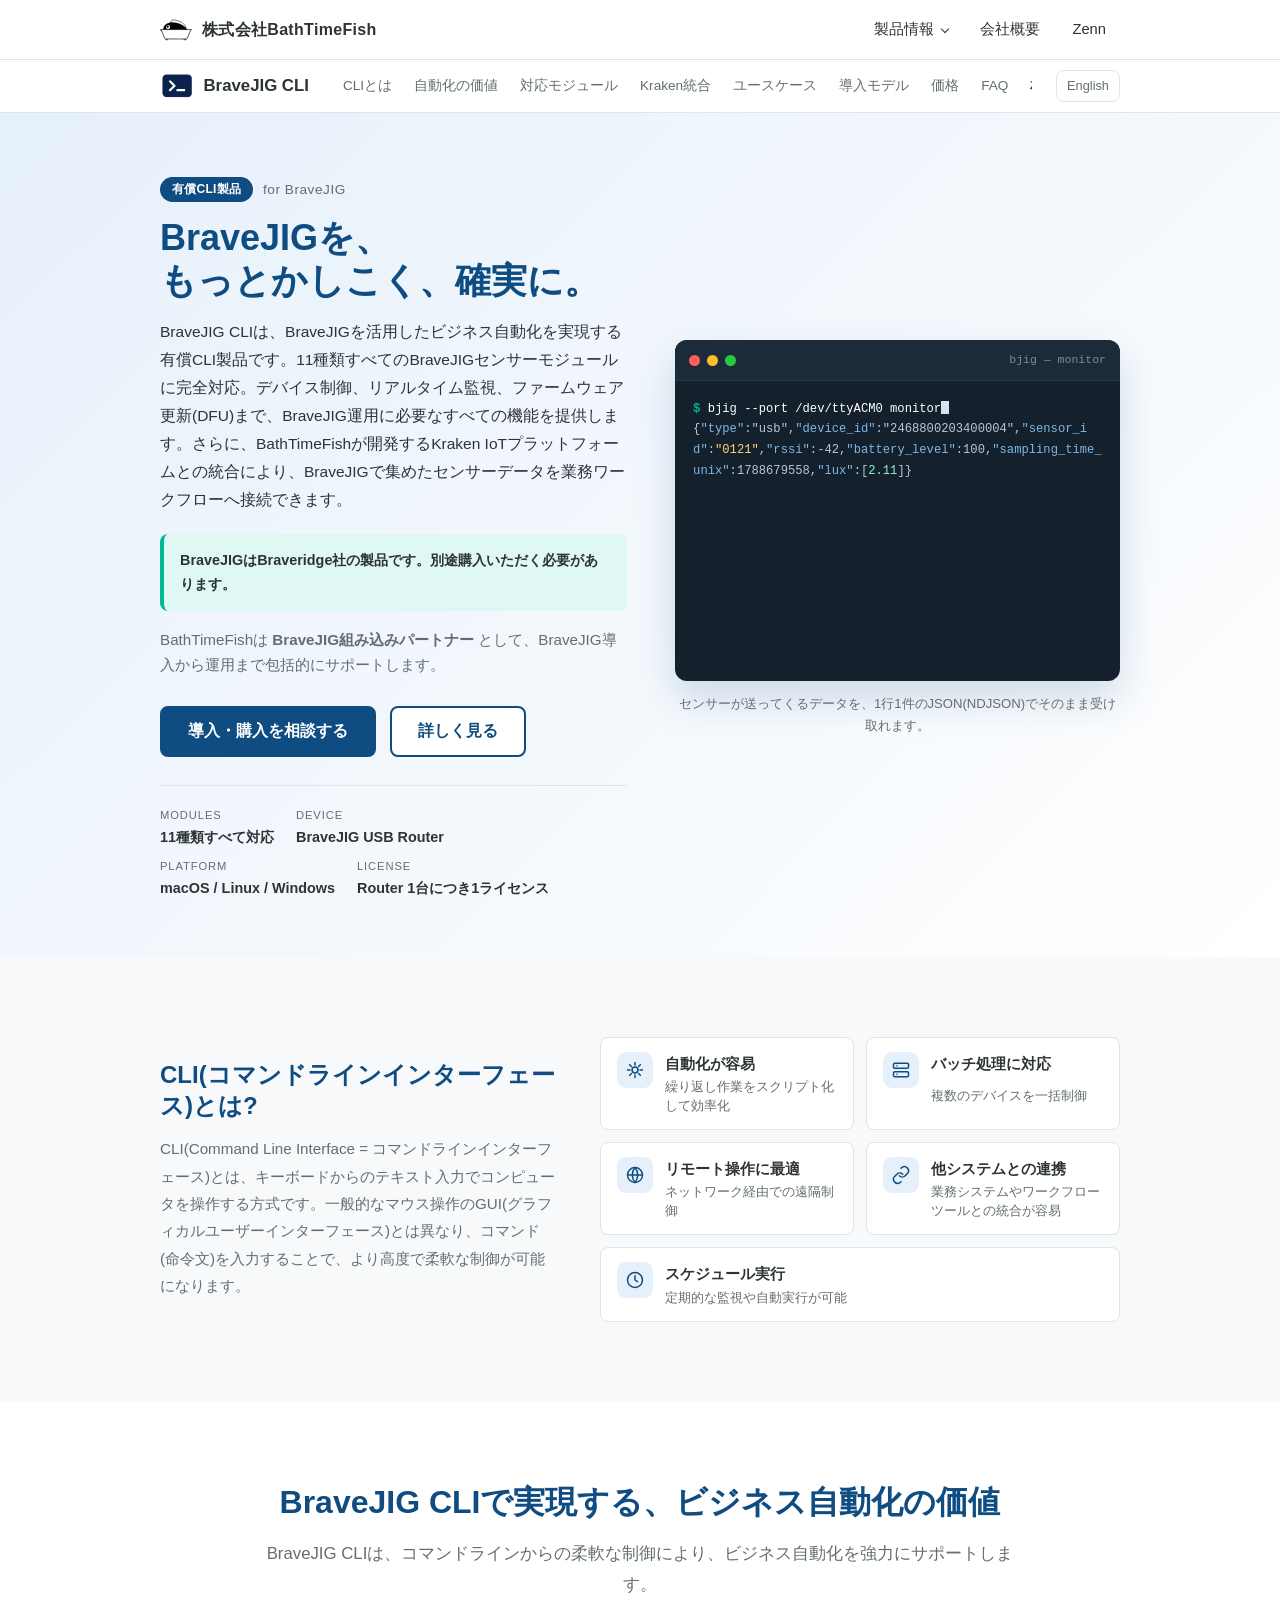
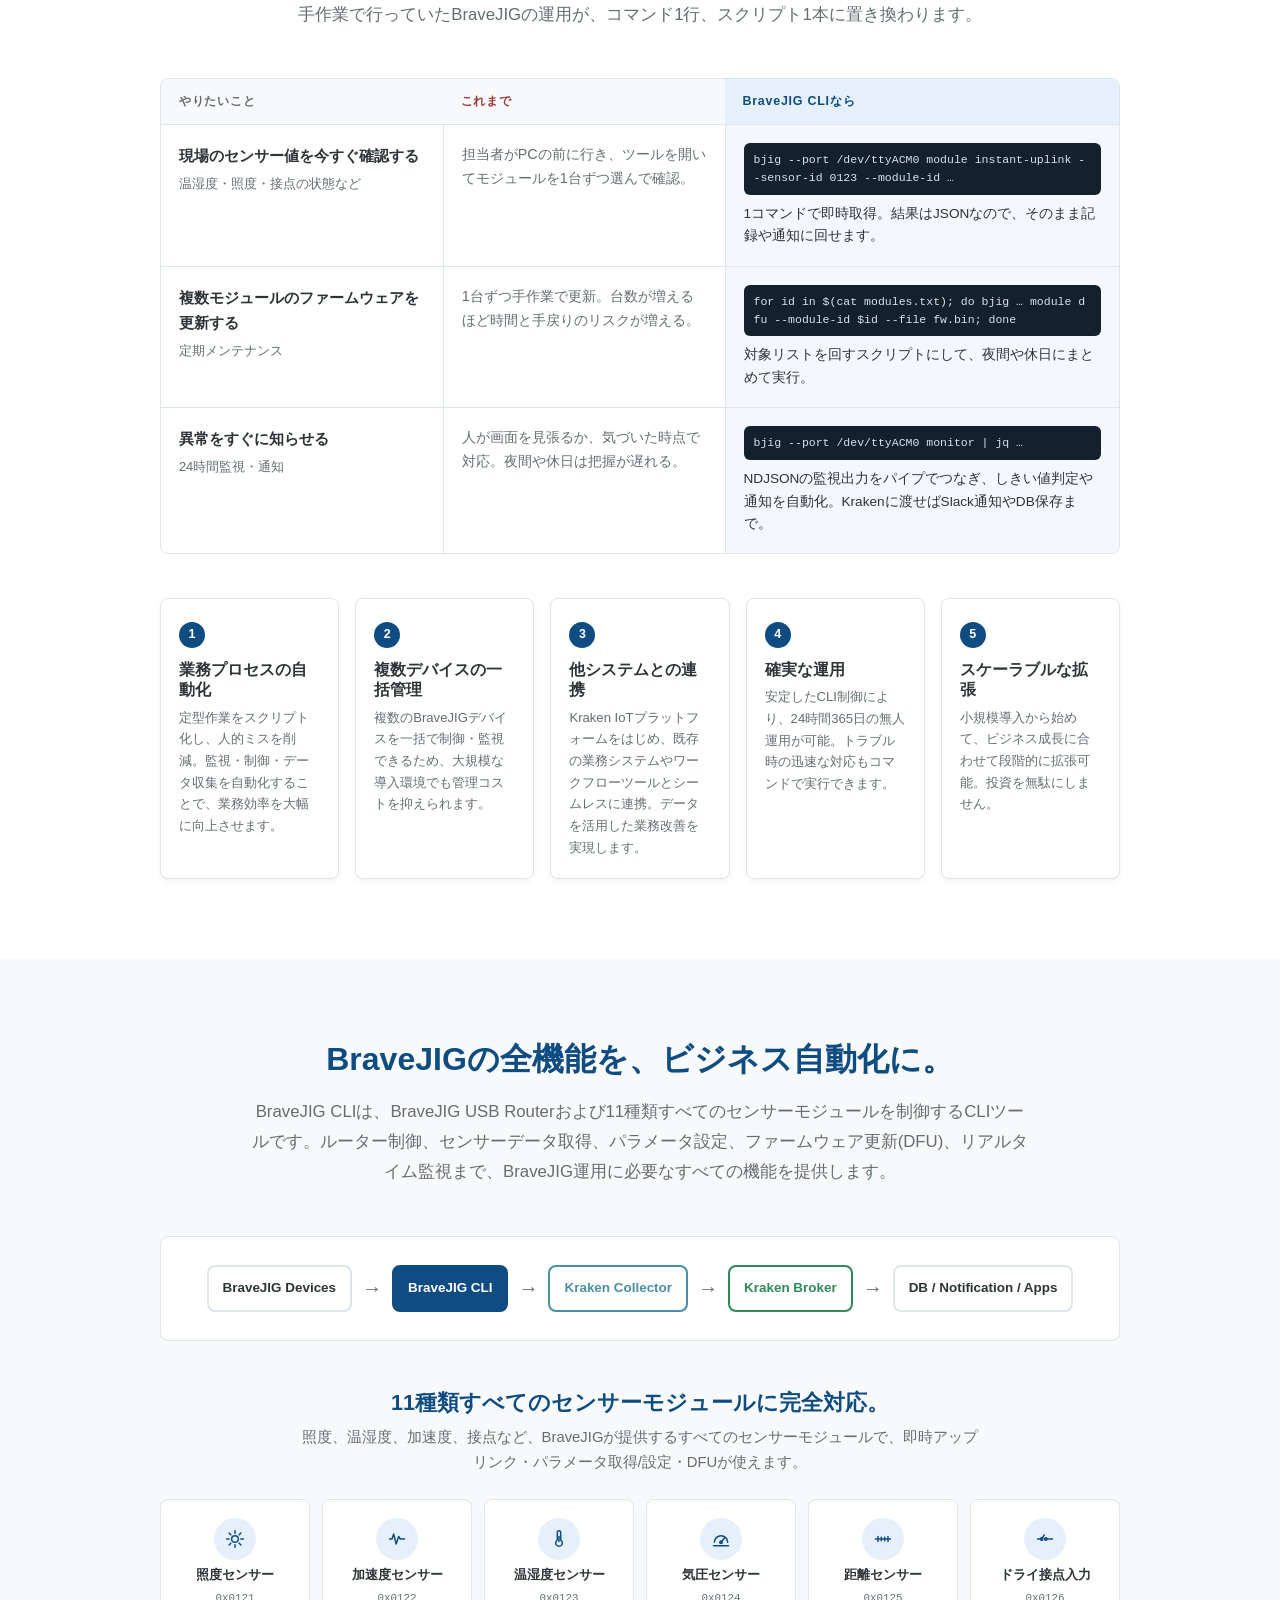
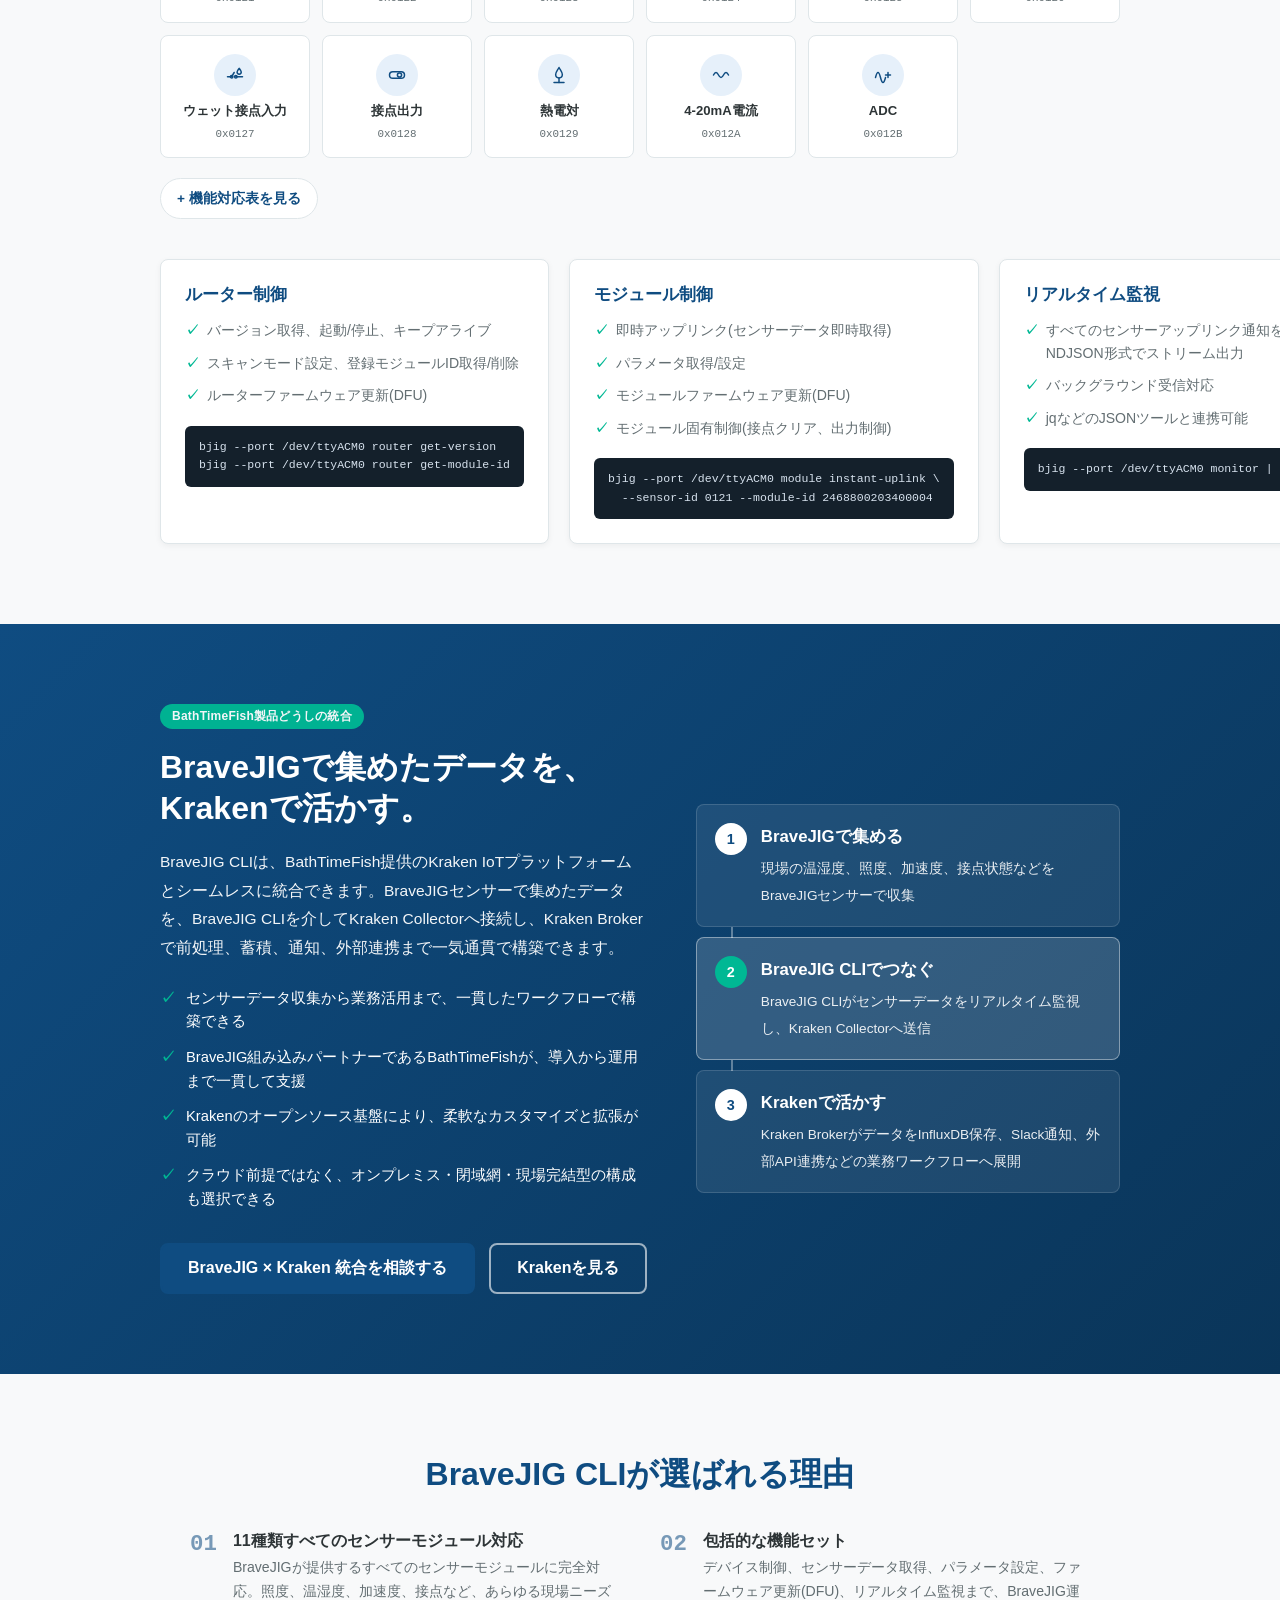
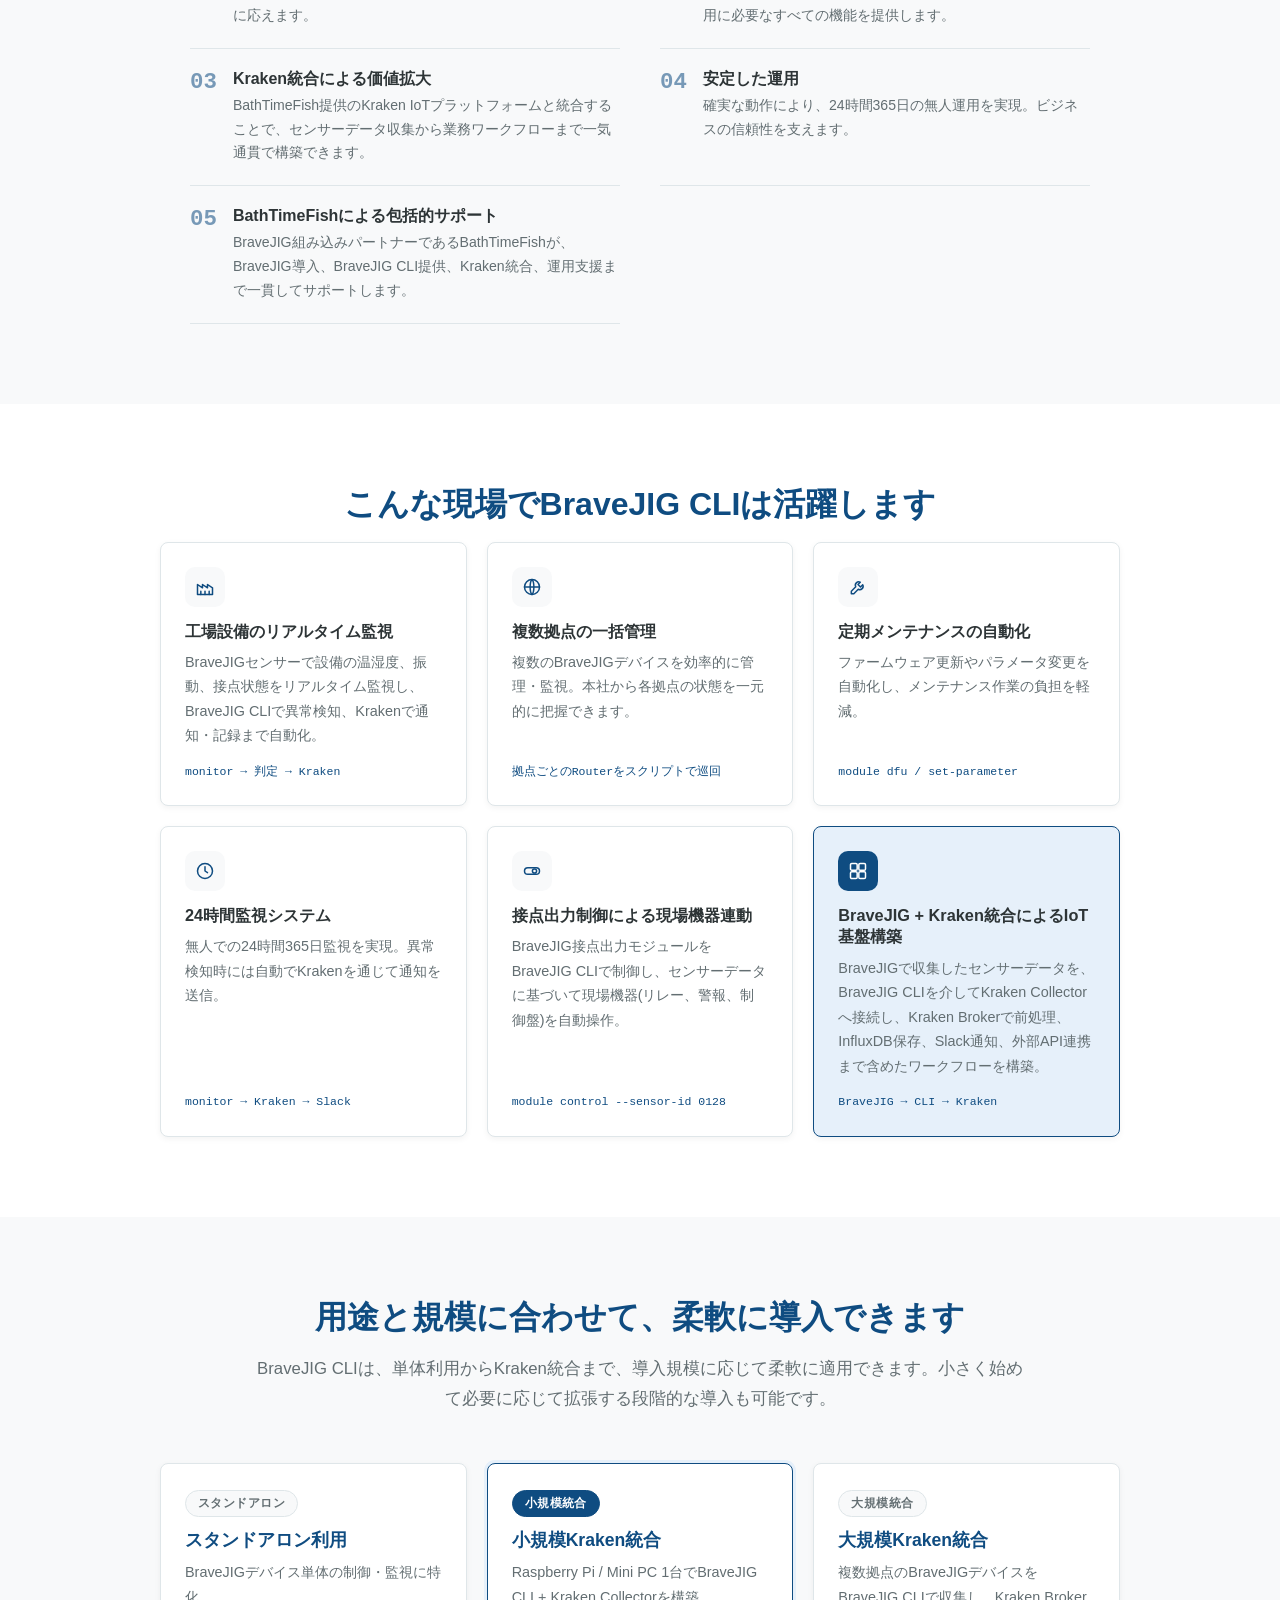
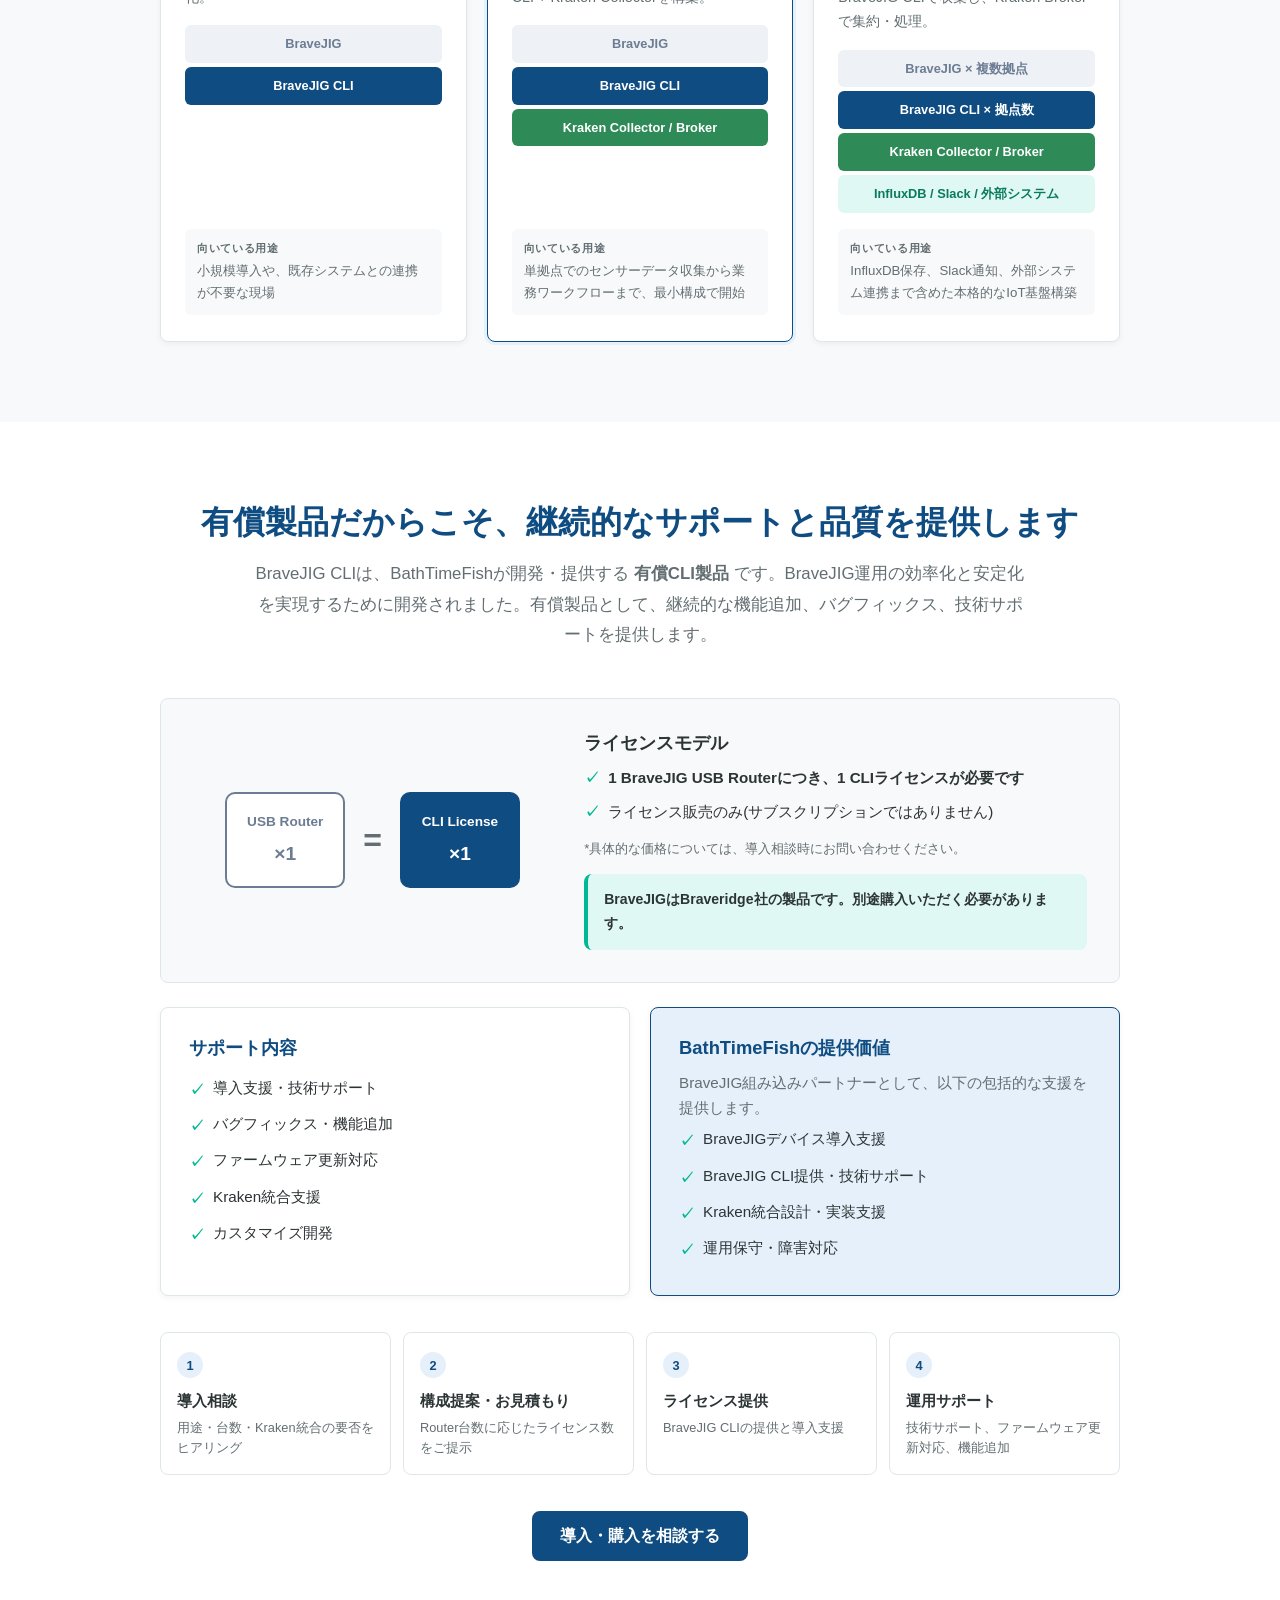
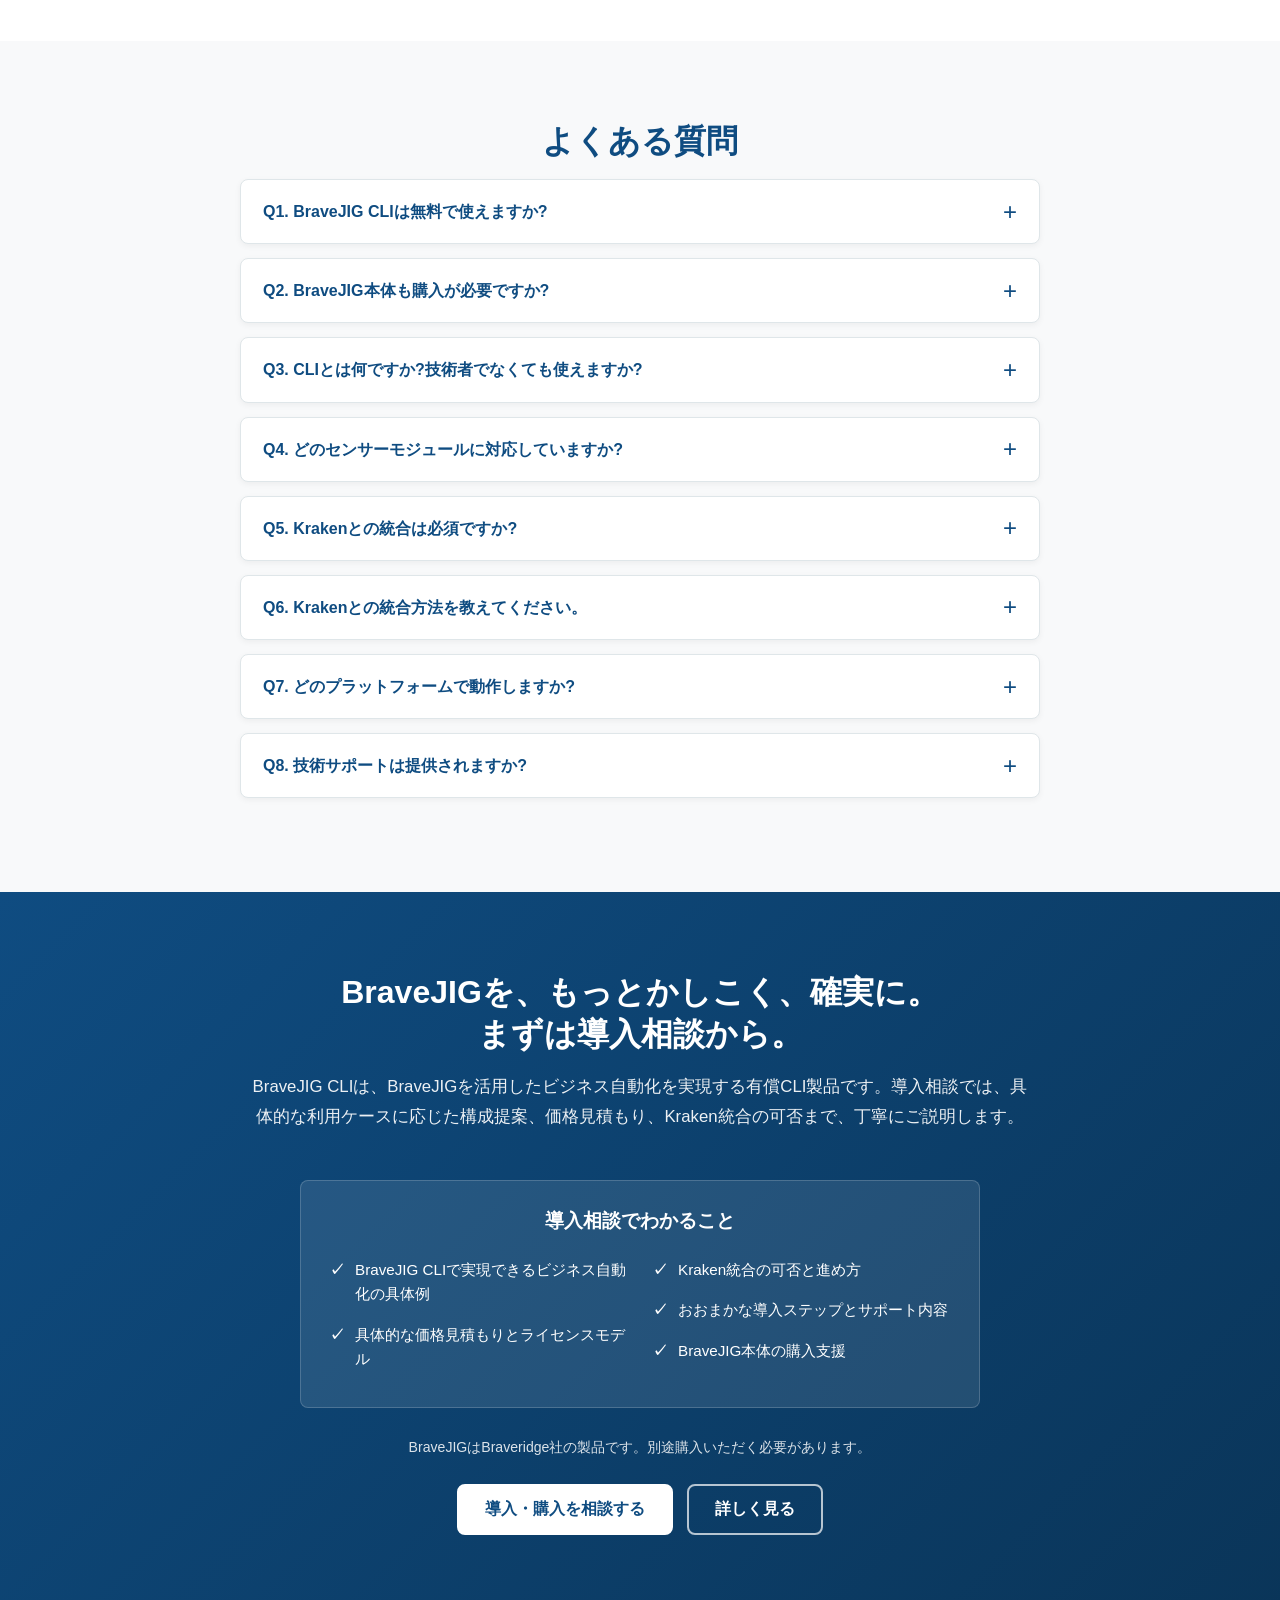
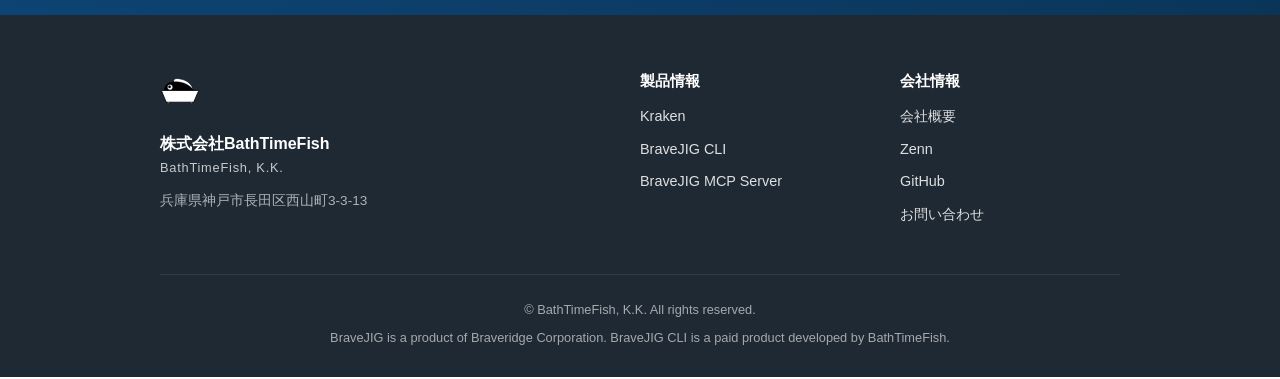
==== commit 686ec991: "Prototype BraveJIG MCP Server product page - Add bjigmcp/ with a chat-style hero demo, capabilities," ====
--- a/bjigcli/index.html
+++ b/bjigcli/index.html
@@ -32,6 +32,7 @@
             <ul class="nav-dropdown-menu">
               <li><a href="/kraken/">Kraken<small>OSS IoTデータルーター</small></a></li>
               <li><a href="/bjigcli/">BraveJIG CLI<small>BraveJIG向けCLIツール</small></a></li>
+              <li><a href="/bjigmcp/">BraveJIG MCP Server<small>AIエージェント向けMCPサーバー</small></a></li>
             </ul>
           </details>
         </li>
@@ -507,6 +508,7 @@
         <ul>
           <li><a href="/kraken/">Kraken</a></li>
           <li><a href="/bjigcli/">BraveJIG CLI</a></li>
+          <li><a href="/bjigmcp/">BraveJIG MCP Server</a></li>
         </ul>
       </div>
       <div>
--- a/css/site.css
+++ b/css/site.css
@@ -352,6 +352,13 @@
 .product-card { display: flex; flex-direction: column; padding: 32px; }
 .product-card-head { display: flex; align-items: center; gap: 12px; margin-bottom: 14px; }
 .product-card-head img { height: 40px; width: auto; }
+.product-card-icon { display: inline-flex; align-items: center; justify-content: center; width: 40px; height: 40px; border-radius: 9px; background: var(--primary); color: #fff; }
+.product-card-icon svg { width: 22px; height: 22px; fill: none; stroke: currentColor; stroke-width: 1.8; stroke-linejoin: round; }
+.product-card-icon svg circle { fill: currentColor; stroke: none; }
+.product-grid .product-card { padding: 26px; }
+.product-grid .product-card-head h3 { font-size: 1.15rem; }
+.product-grid .product-card-tagline { font-size: 0.98rem; }
+.product-grid .product-card .btn { align-self: stretch; padding: 10px 14px; font-size: 0.9rem; }
 .product-card-head h3, .product-card-head .product-card-name { font-size: 1.35rem; color: var(--text-main); margin: 0; }
 .product-card-tagline { font-size: 1.05rem; font-weight: 600; color: var(--primary); margin-bottom: 10px; }
 .product-card-text { flex: 1; margin-bottom: 22px; }
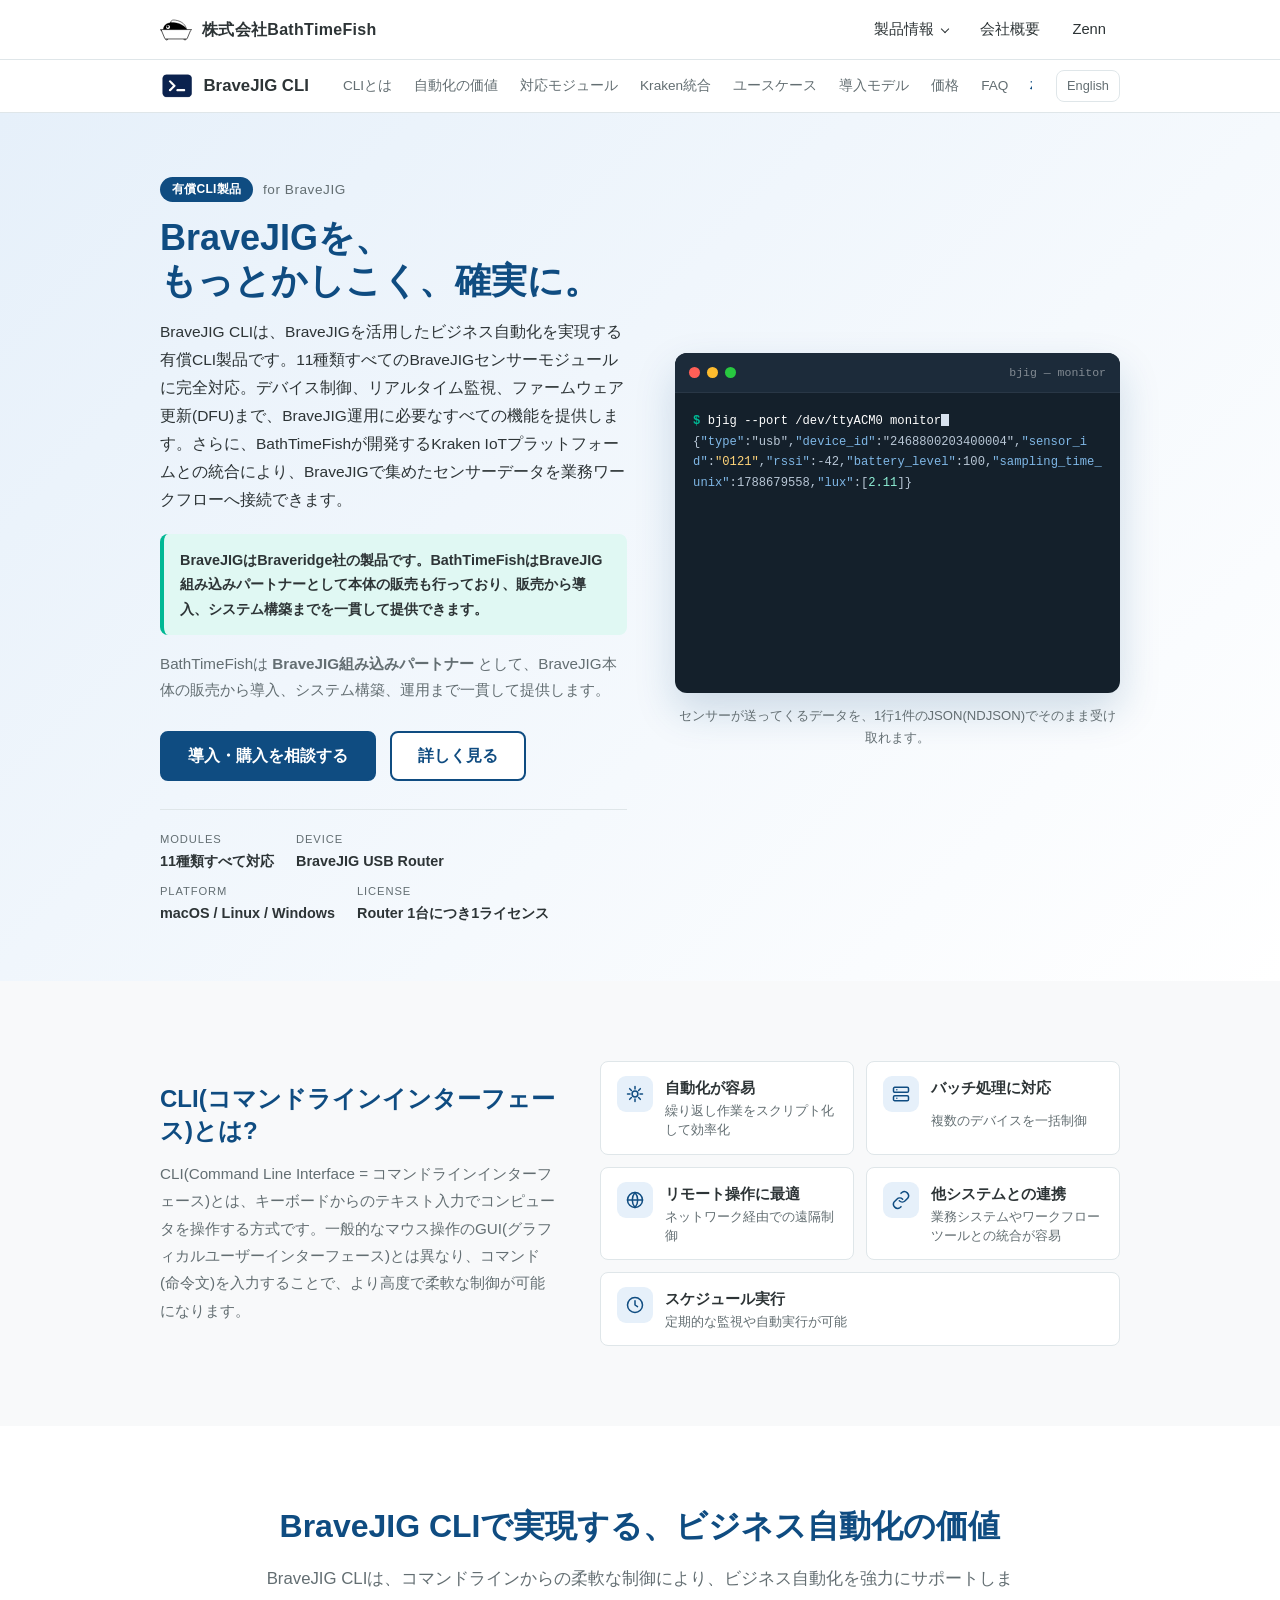
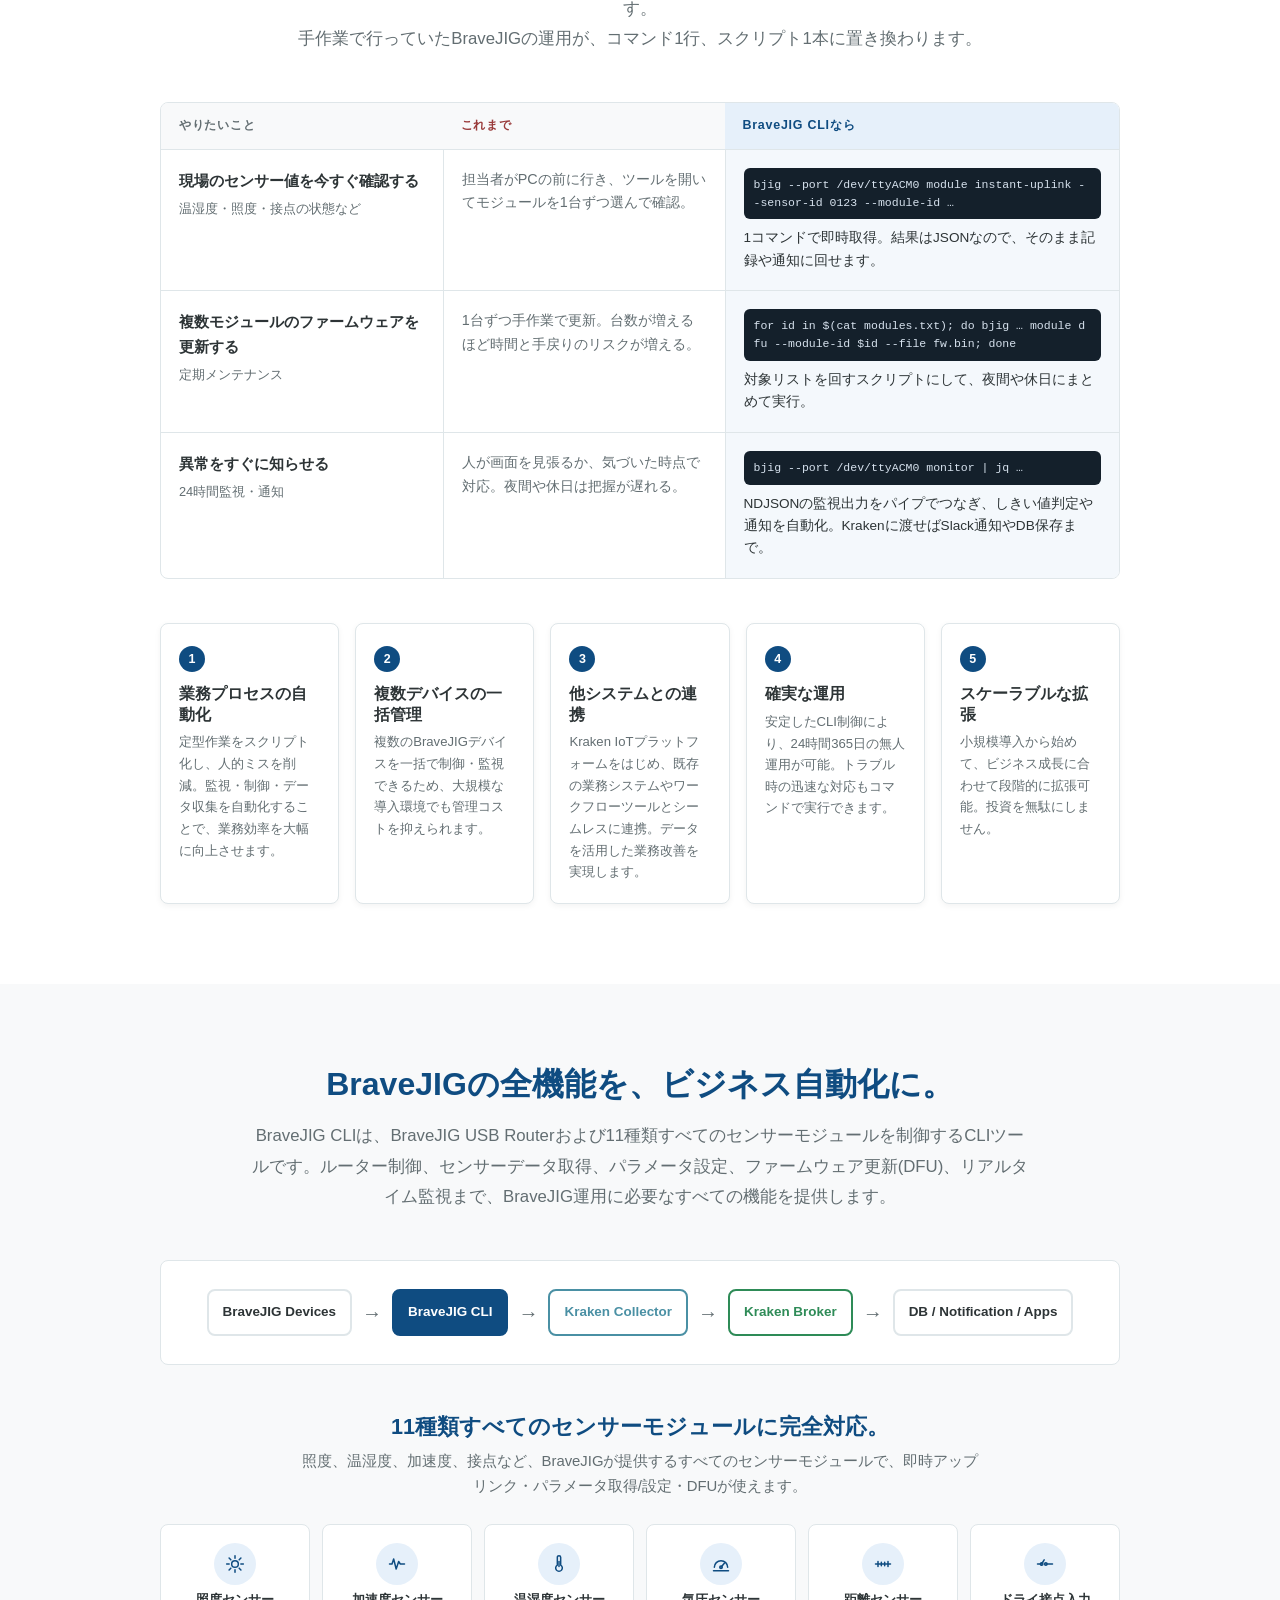
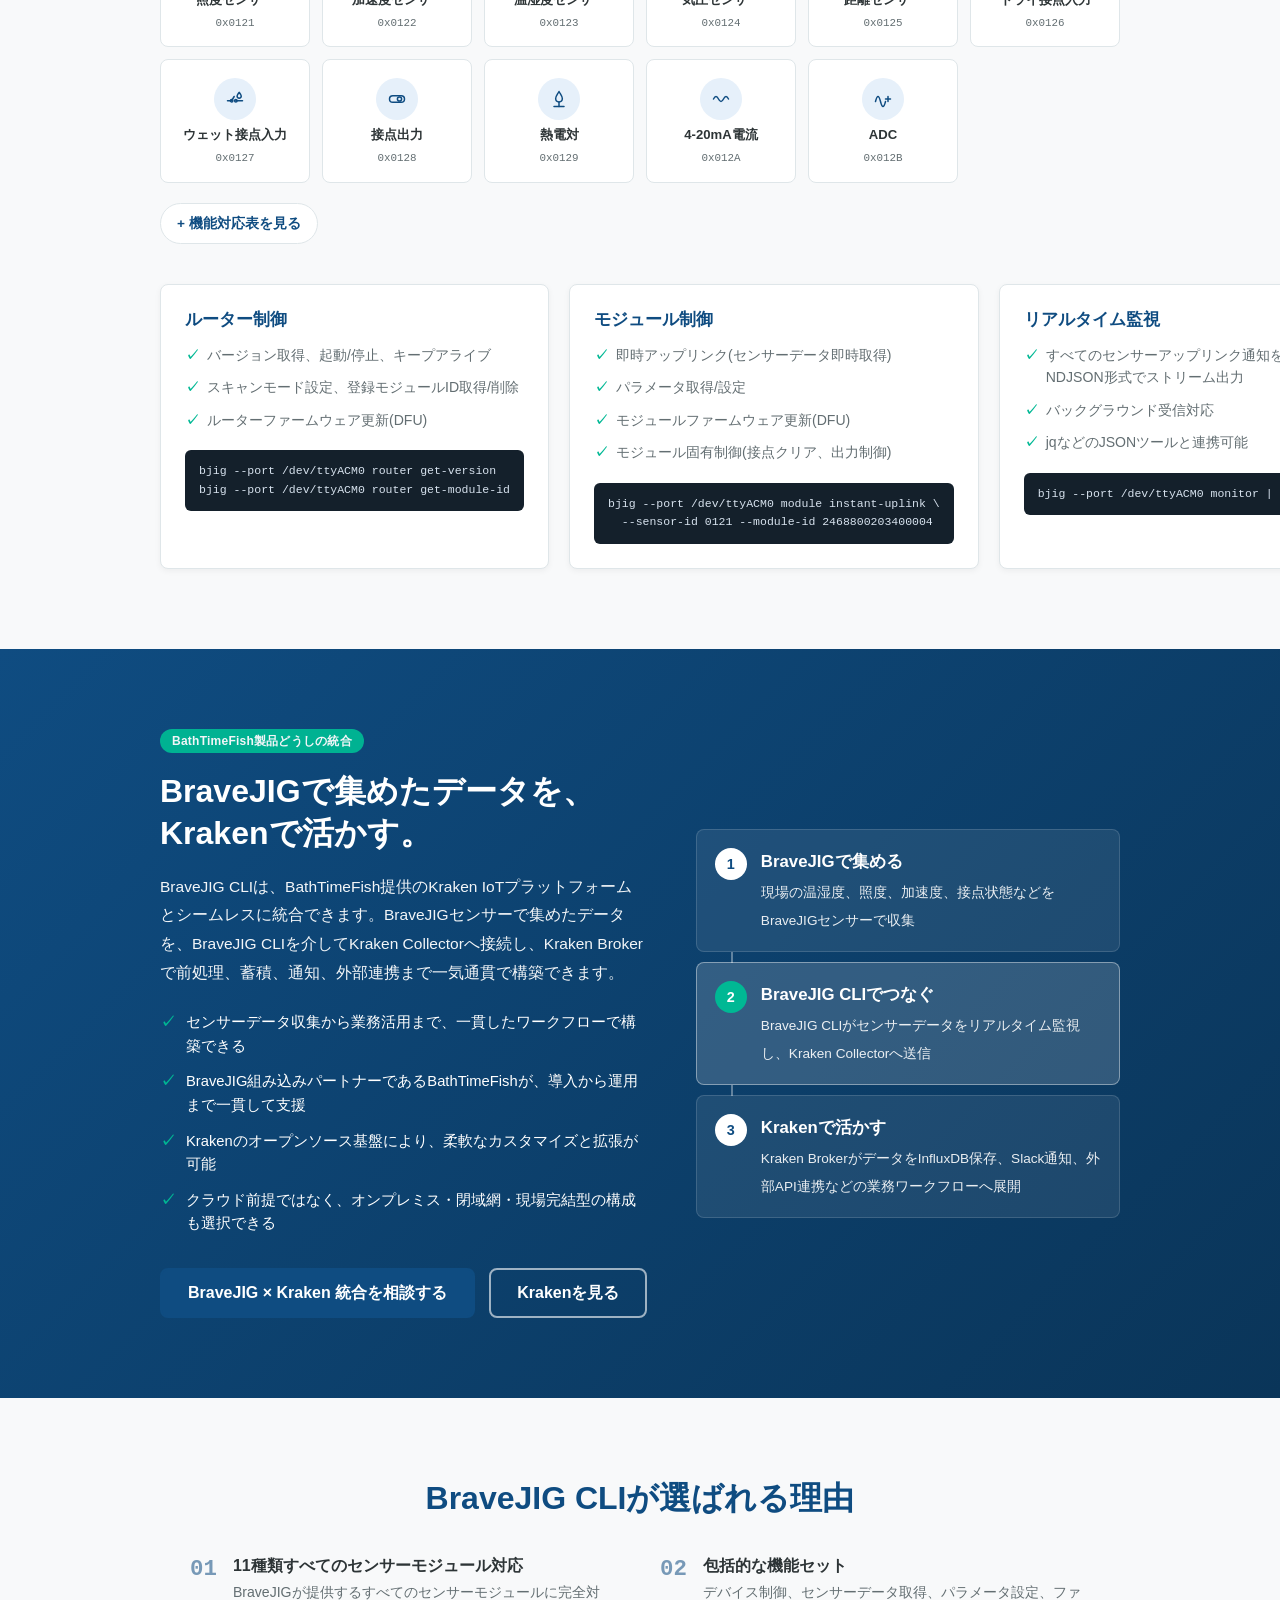
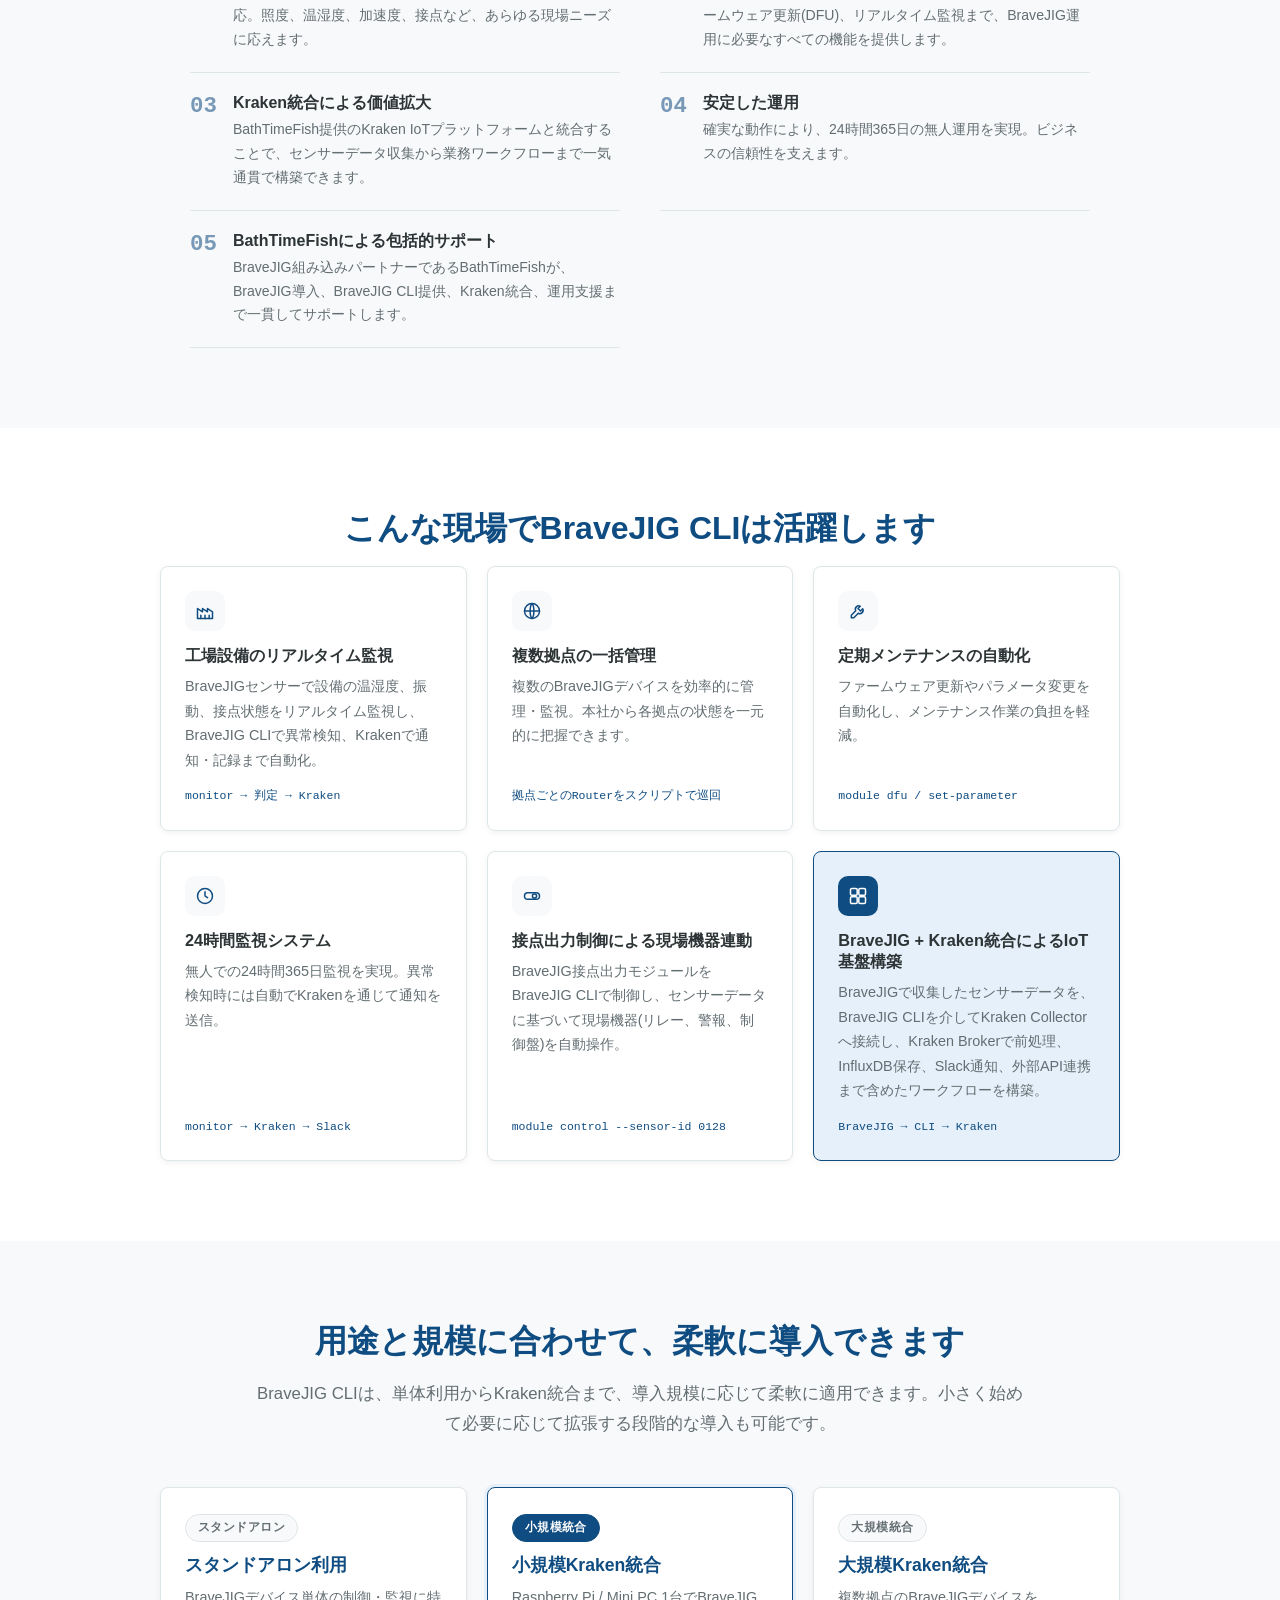
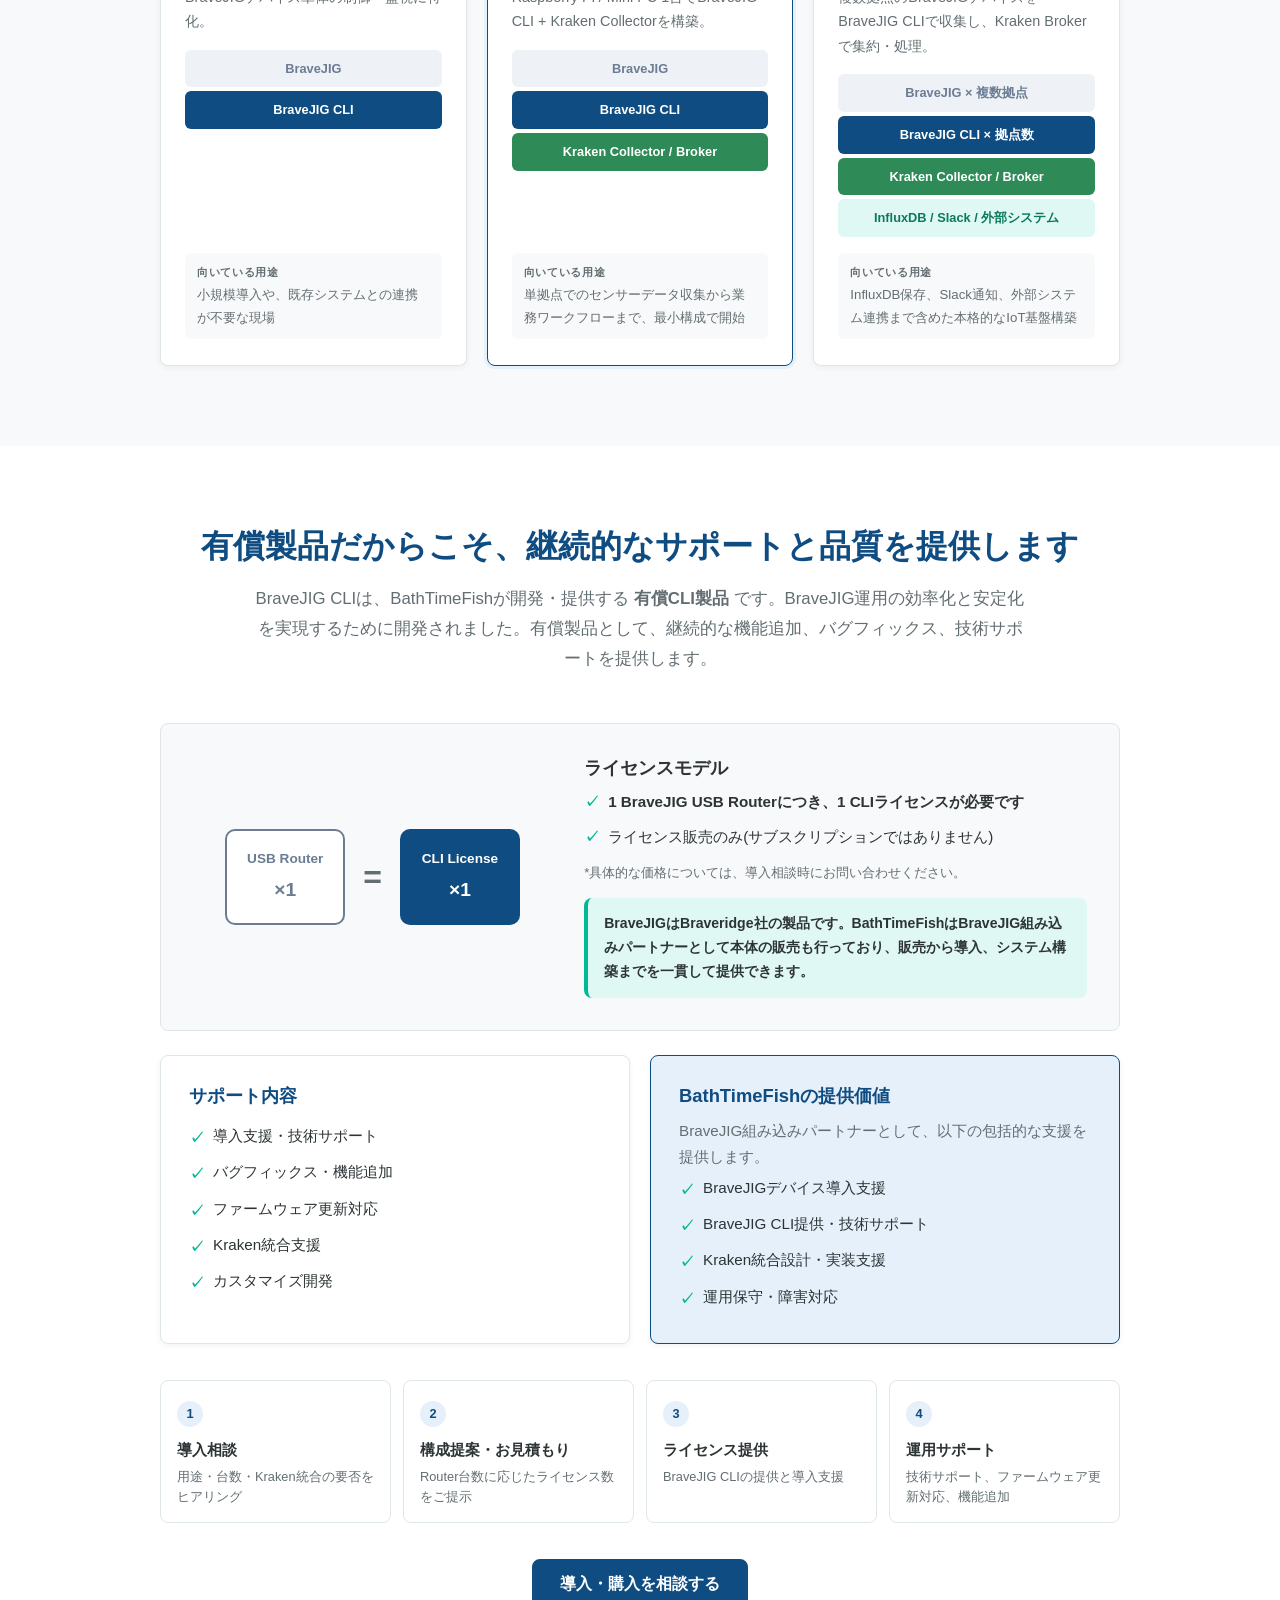
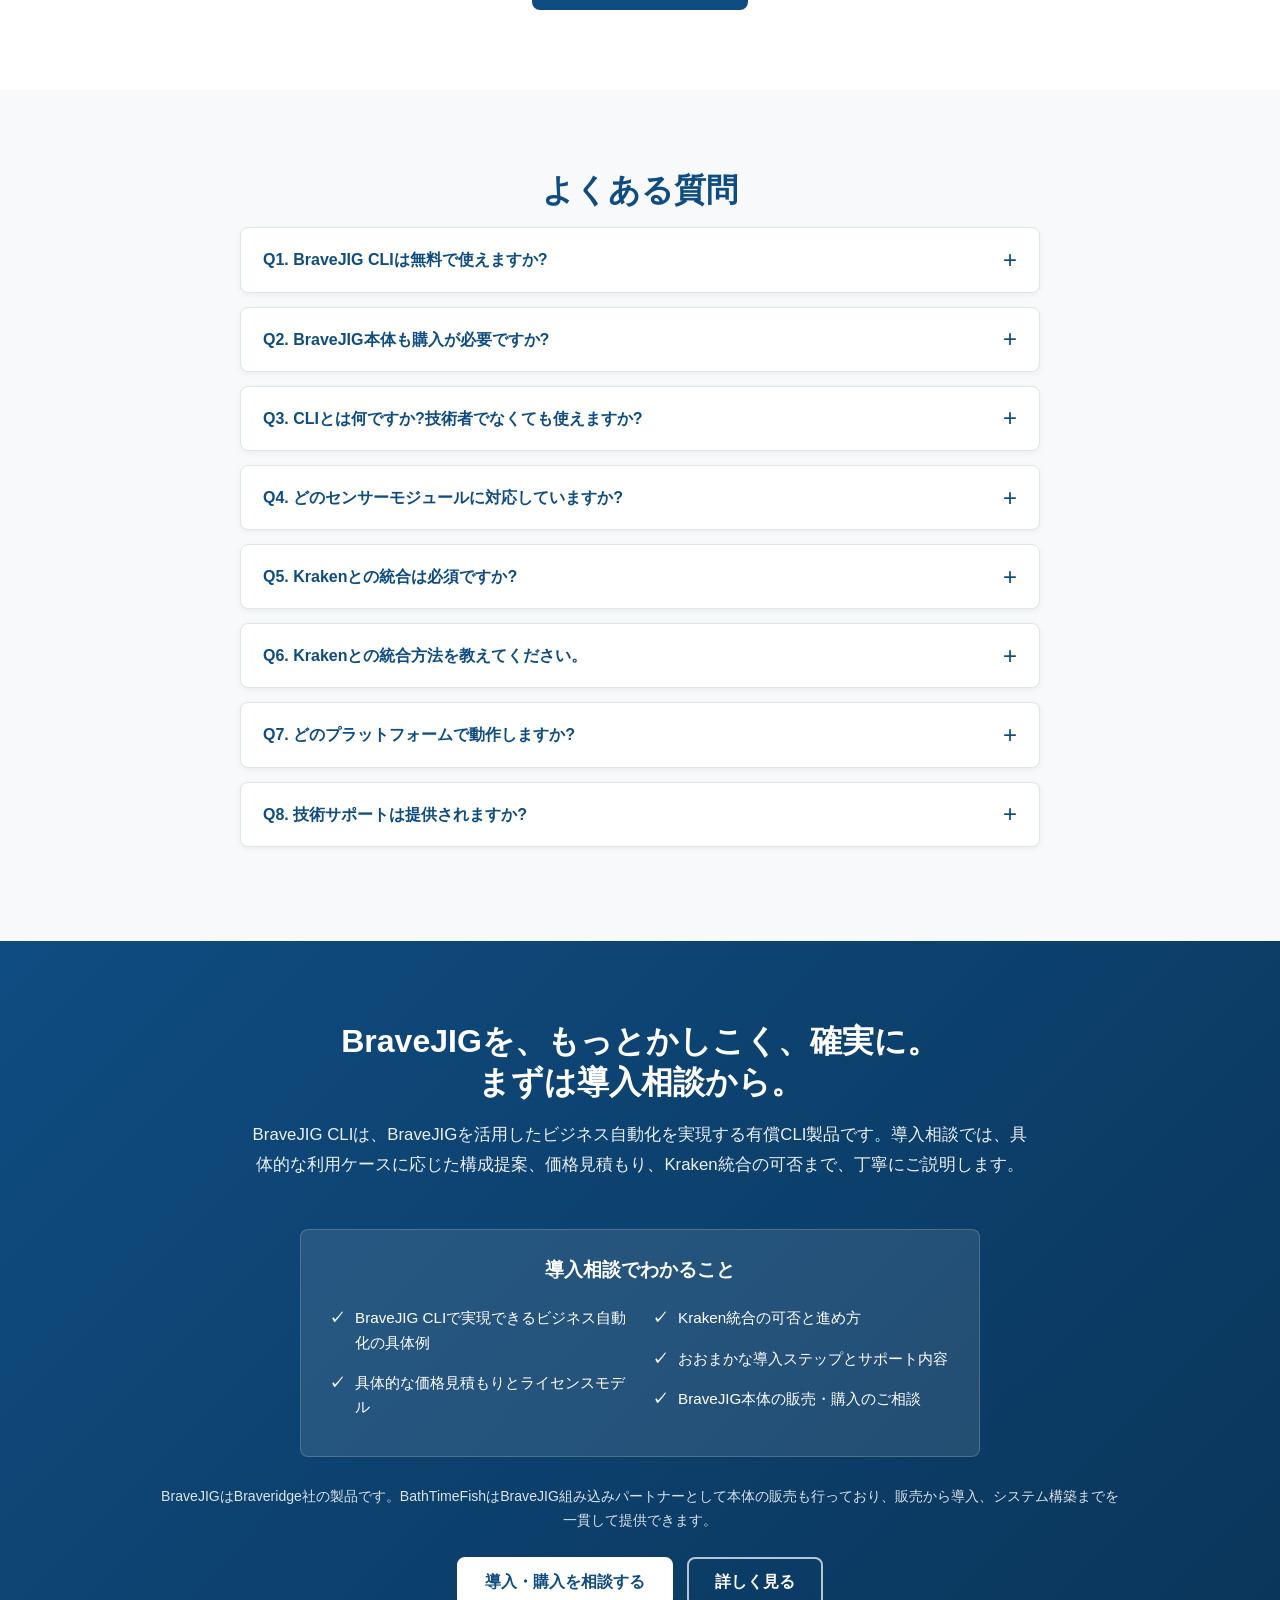
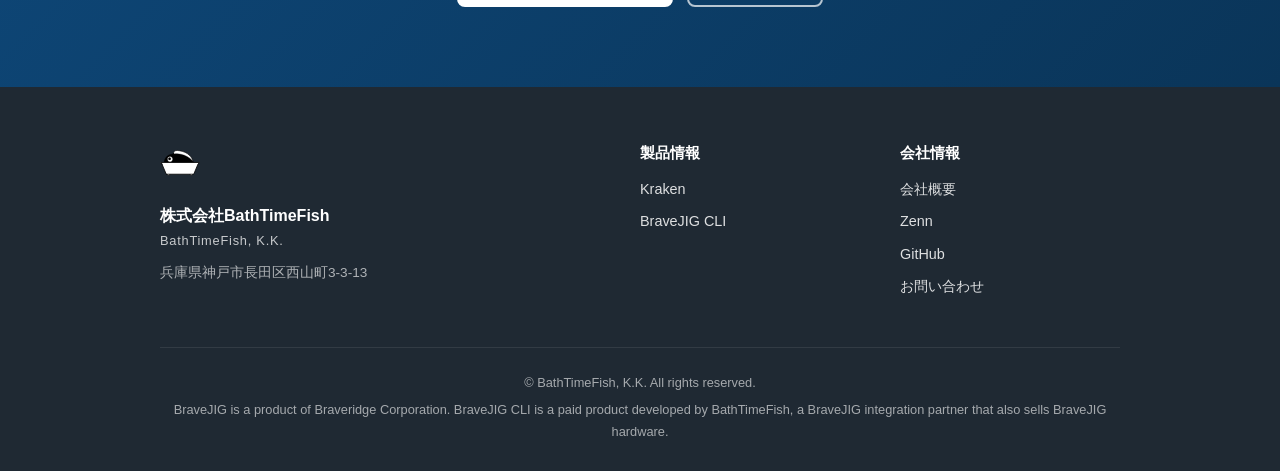
==== commit 14828fcf: "State that BathTimeFish also sells BraveJIG hardware Replace the 'separate purchase required' notice" ====
--- a/bjigcli/index.html
+++ b/bjigcli/index.html
@@ -32,7 +32,6 @@
             <ul class="nav-dropdown-menu">
               <li><a href="/kraken/">Kraken<small>OSS IoTデータルーター</small></a></li>
               <li><a href="/bjigcli/">BraveJIG CLI<small>BraveJIG向けCLIツール</small></a></li>
-              <li><a href="/bjigmcp/">BraveJIG MCP Server<small>AIエージェント向けMCPサーバー</small></a></li>
             </ul>
           </details>
         </li>
@@ -69,8 +68,8 @@
                     <p class="bj-eyebrow"><span class="badge">有償CLI製品</span><span>for BraveJIG</span></p>
                     <h1 class="hero-title">BraveJIGを、<br>もっとかしこく、確実に。</h1>
                     <p class="hero-text">BraveJIG CLIは、BraveJIGを活用したビジネス自動化を実現する有償CLI製品です。11種類すべてのBraveJIGセンサーモジュールに完全対応。デバイス制御、リアルタイム監視、ファームウェア更新(DFU)まで、BraveJIG運用に必要なすべての機能を提供します。さらに、BathTimeFishが開発するKraken IoTプラットフォームとの統合により、BraveJIGで集めたセンサーデータを業務ワークフローへ接続できます。</p>
-                    <p class="notice"><strong>BraveJIGはBraveridge社の製品です。別途購入いただく必要があります。</strong></p>
-                    <p class="hero-note">BathTimeFishは <strong>BraveJIG組み込みパートナー</strong> として、BraveJIG導入から運用まで包括的にサポートします。</p>
+                    <p class="notice"><strong>BraveJIGはBraveridge社の製品です。BathTimeFishはBraveJIG組み込みパートナーとして本体の販売も行っており、販売から導入、システム構築までを一貫して提供できます。</strong></p>
+                    <p class="hero-note">BathTimeFishは <strong>BraveJIG組み込みパートナー</strong> として、BraveJIG本体の販売から導入、システム構築、運用まで一貫して提供します。</p>
                     <div class="btn-group">
                         <a href="https://forms.gle/X2RKJqLNiJXBfnKW8" class="btn btn-primary" target="_blank" rel="noopener">導入・購入を相談する</a>
                         <a href="#cli-intro" class="btn btn-secondary">詳しく見る</a>
@@ -390,7 +389,7 @@
                             <li>ライセンス販売のみ(サブスクリプションではありません)</li>
                         </ul>
                         <p class="bj-license-note">*具体的な価格については、導入相談時にお問い合わせください。</p>
-                        <p class="notice"><strong>BraveJIGはBraveridge社の製品です。別途購入いただく必要があります。</strong></p>
+                        <p class="notice"><strong>BraveJIGはBraveridge社の製品です。BathTimeFishはBraveJIG組み込みパートナーとして本体の販売も行っており、販売から導入、システム構築までを一貫して提供できます。</strong></p>
                     </div>
                 </div>
 
@@ -441,7 +440,7 @@
                     </div>
                     <div class="faq-item">
                         <button class="faq-q" type="button"><span>Q2. BraveJIG本体も購入が必要ですか?</span><span class="faq-icon" aria-hidden="true">+</span></button>
-                        <div class="faq-a"><p>はい。BraveJIGはBraveridge社の製品です。BraveJIG本体は別途購入いただく必要があります。BathTimeFishはBraveJIG組み込みパートナーとして、導入支援を行っています。</p></div>
+                        <div class="faq-a"><p>はい。BraveJIGはBraveridge社の製品ですが、BathTimeFishはBraveJIG組み込みパートナーとして本体の販売も行っています。BraveJIG CLIとあわせて、本体の販売から導入、システム構築までを一貫してご提供できます。</p></div>
                     </div>
                     <div class="faq-item">
                         <button class="faq-q" type="button"><span>Q3. CLIとは何ですか?技術者でなくても使えますか?</span><span class="faq-icon" aria-hidden="true">+</span></button>
@@ -483,10 +482,10 @@
                         <li>具体的な価格見積もりとライセンスモデル</li>
                         <li>Kraken統合の可否と進め方</li>
                         <li>おおまかな導入ステップとサポート内容</li>
-                        <li>BraveJIG本体の購入支援</li>
+                        <li>BraveJIG本体の販売・購入のご相談</li>
                     </ul>
                 </div>
-                <p class="bj-cta-notice">BraveJIGはBraveridge社の製品です。別途購入いただく必要があります。</p>
+                <p class="bj-cta-notice">BraveJIGはBraveridge社の製品です。BathTimeFishはBraveJIG組み込みパートナーとして本体の販売も行っており、販売から導入、システム構築までを一貫して提供できます。</p>
                 <div class="btn-group is-center">
                     <a href="https://forms.gle/X2RKJqLNiJXBfnKW8" class="btn btn-primary bj-btn-on-dark" target="_blank" rel="noopener">導入・購入を相談する</a>
                     <a href="#cli-intro" class="btn btn-secondary">詳しく見る</a>
@@ -508,7 +507,6 @@
         <ul>
           <li><a href="/kraken/">Kraken</a></li>
           <li><a href="/bjigcli/">BraveJIG CLI</a></li>
-          <li><a href="/bjigmcp/">BraveJIG MCP Server</a></li>
         </ul>
       </div>
       <div>
@@ -523,7 +521,7 @@
     </div>
     <div class="site-footer-bottom">
       <p>&copy; BathTimeFish, K.K. All rights reserved.</p>
-      <p>BraveJIG is a product of Braveridge Corporation. BraveJIG CLI is a paid product developed by BathTimeFish.</p>
+      <p>BraveJIG is a product of Braveridge Corporation. BraveJIG CLI is a paid product developed by BathTimeFish, a BraveJIG integration partner that also sells BraveJIG hardware.</p>
     </div>
   </div>
 </footer>
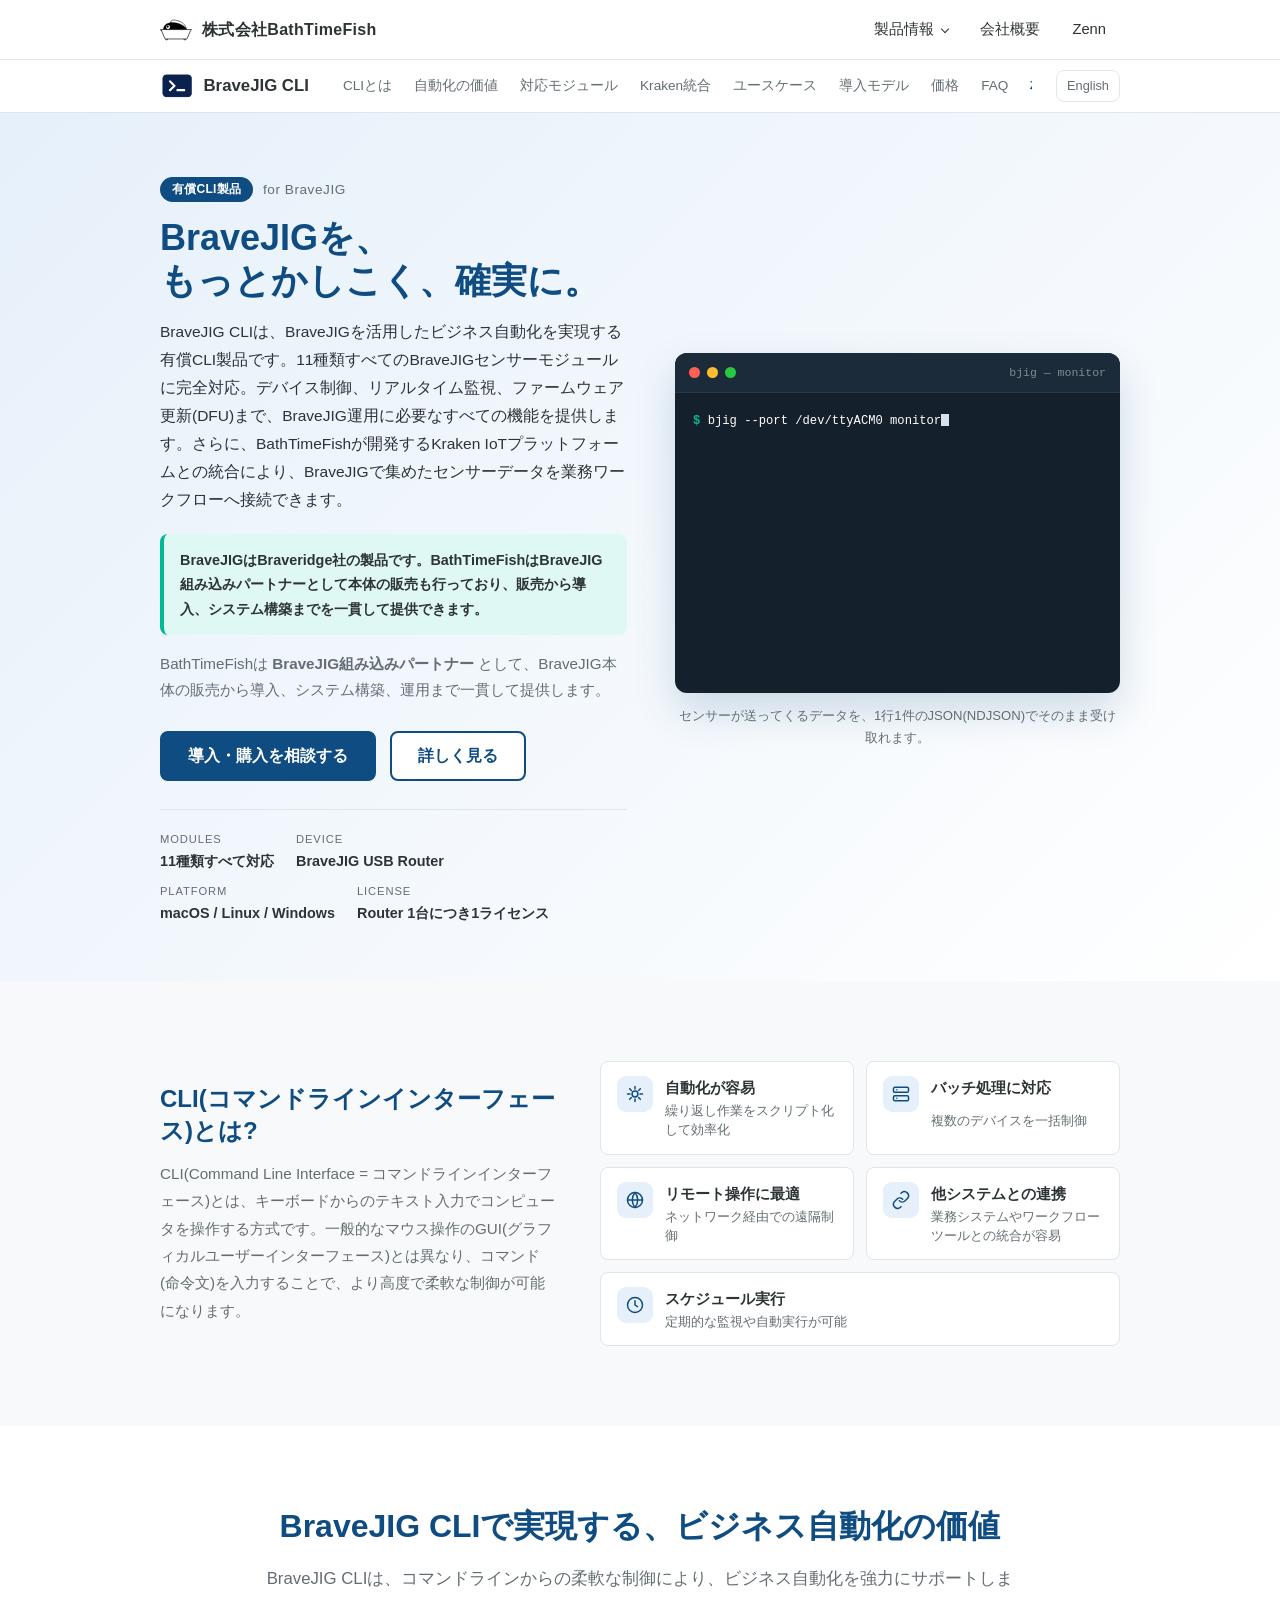
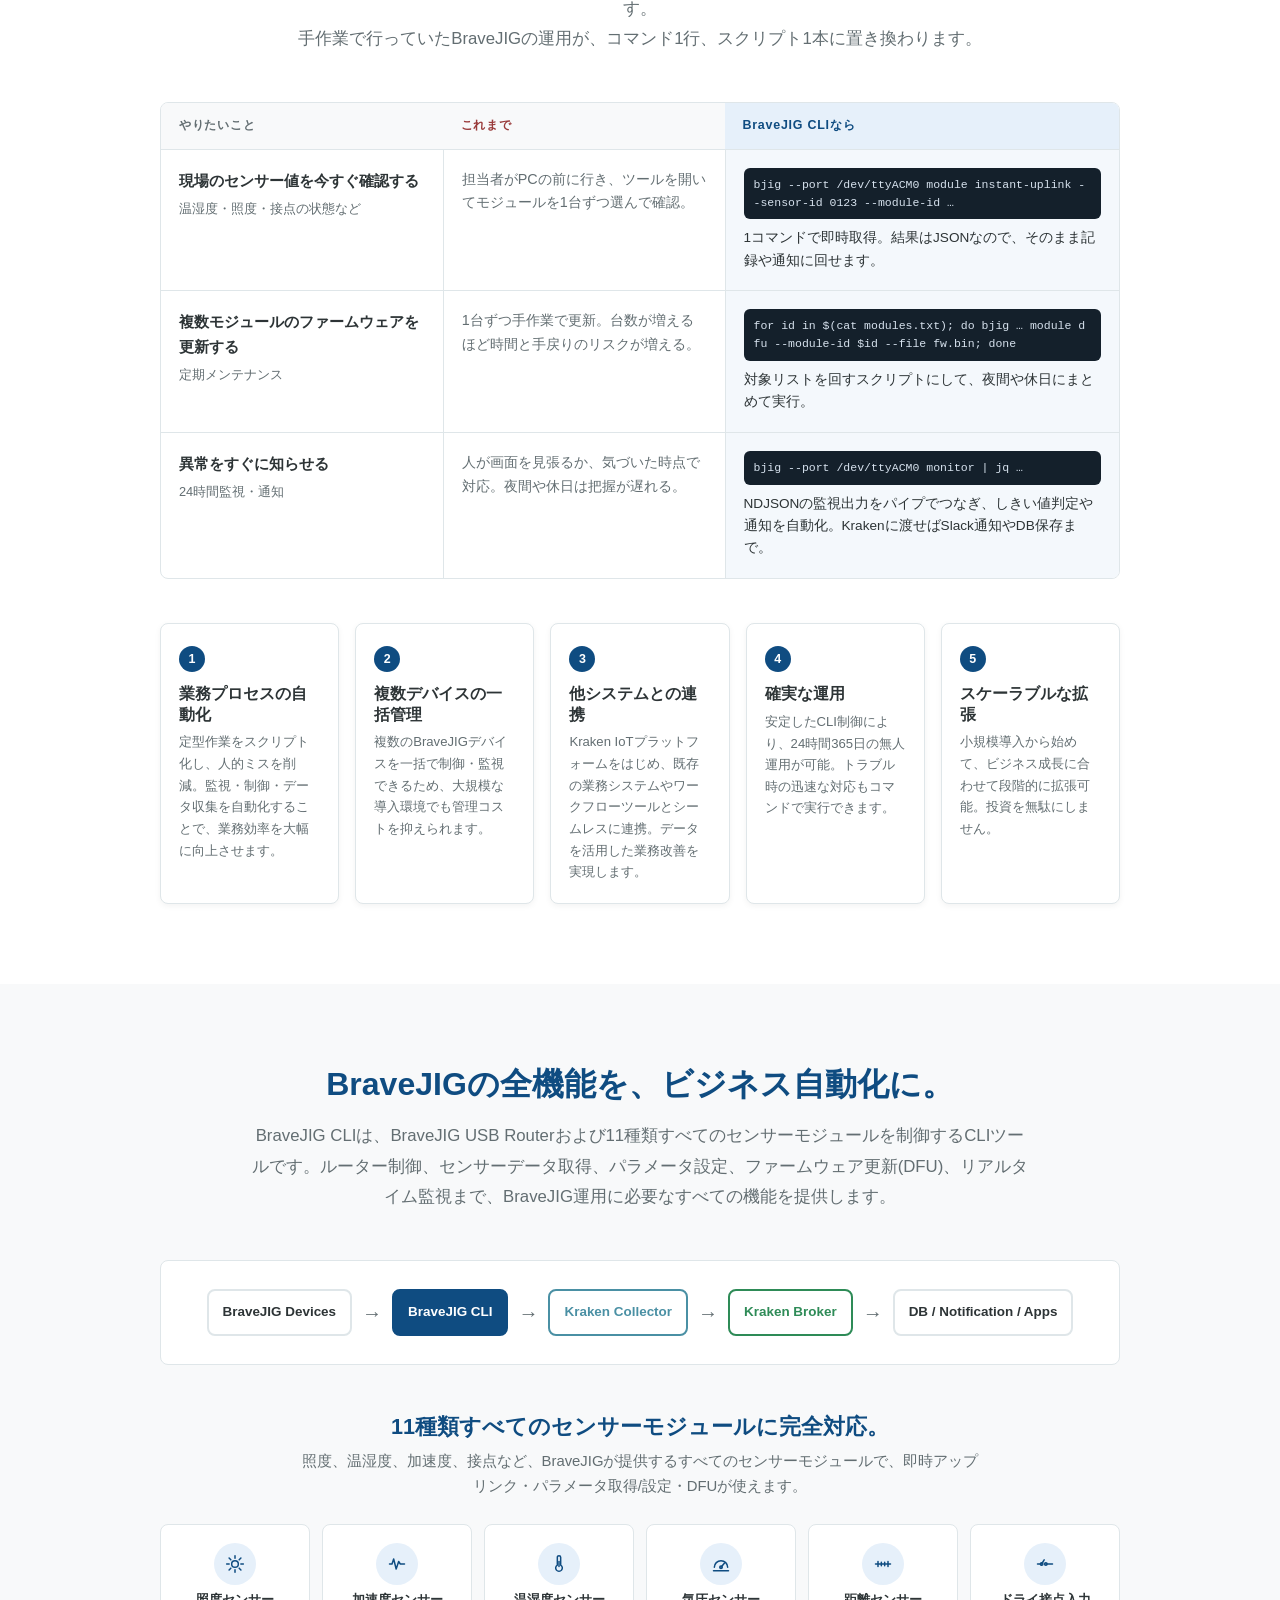
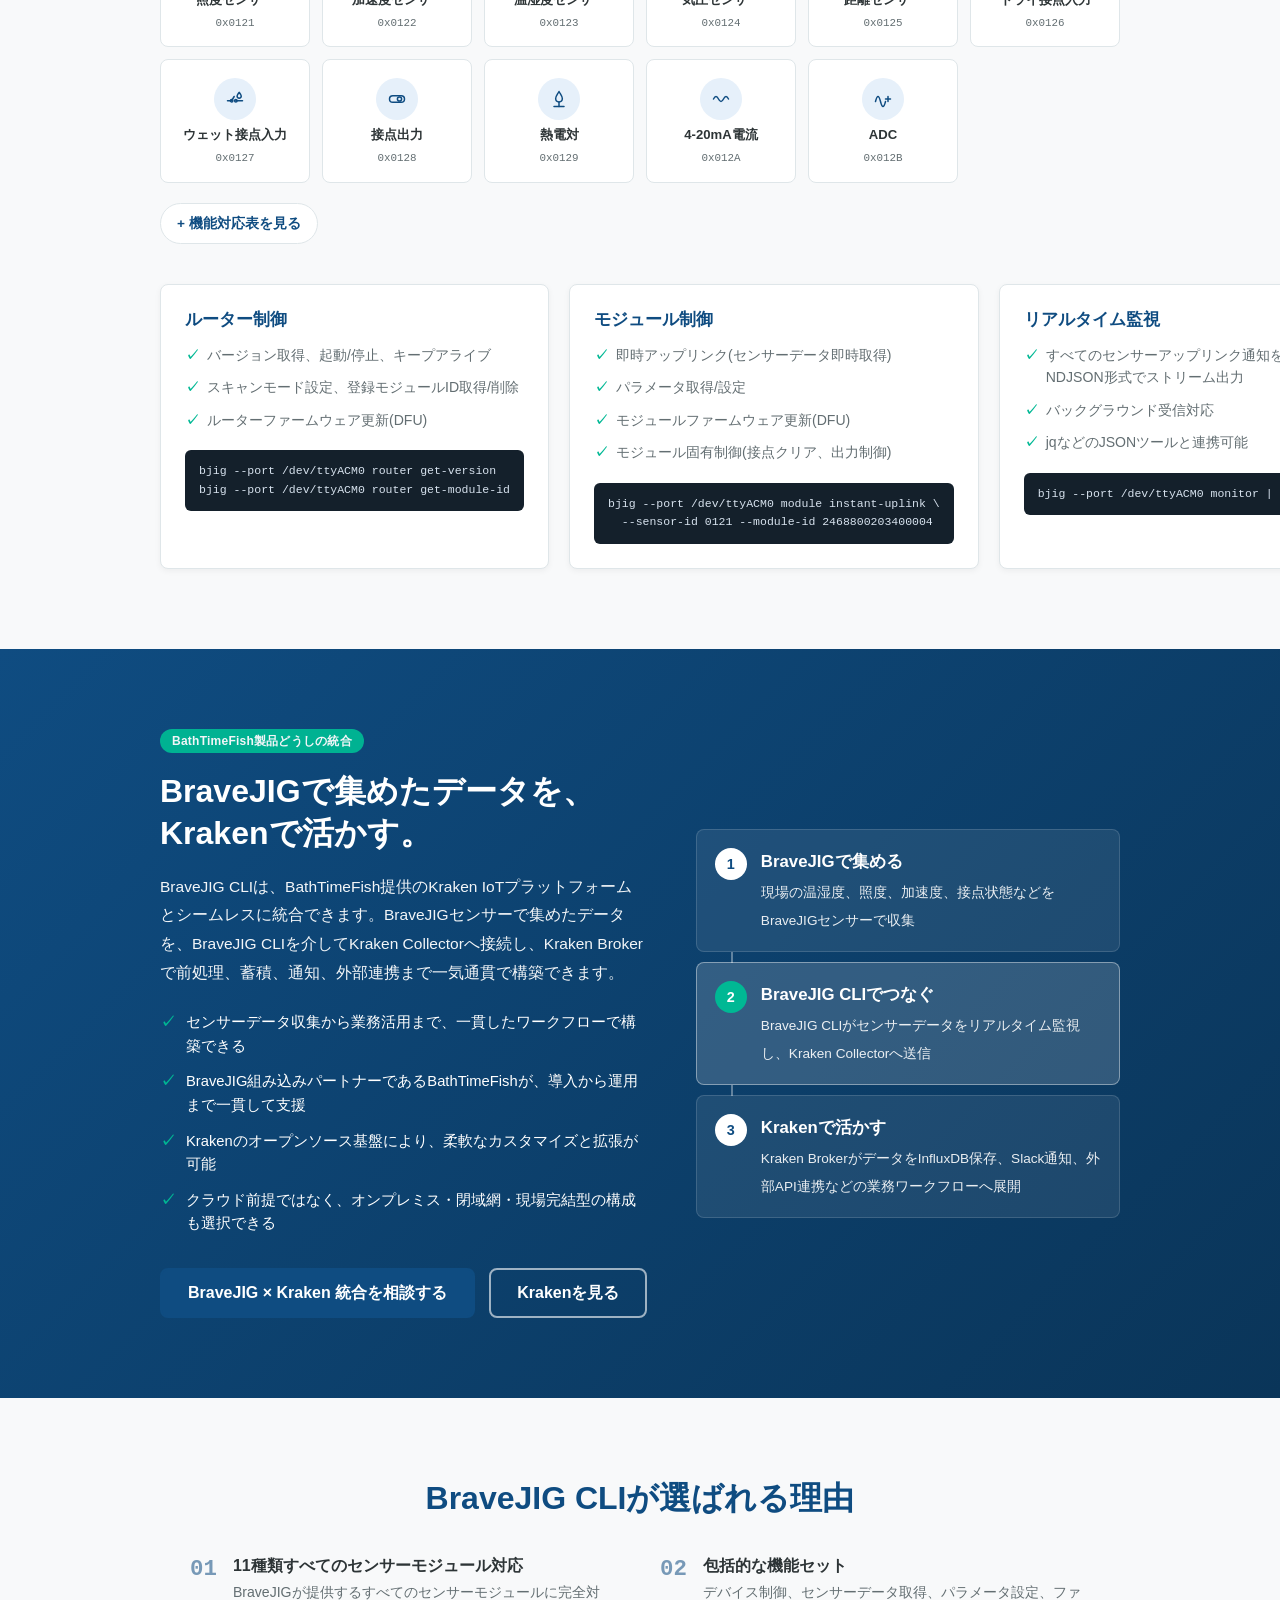
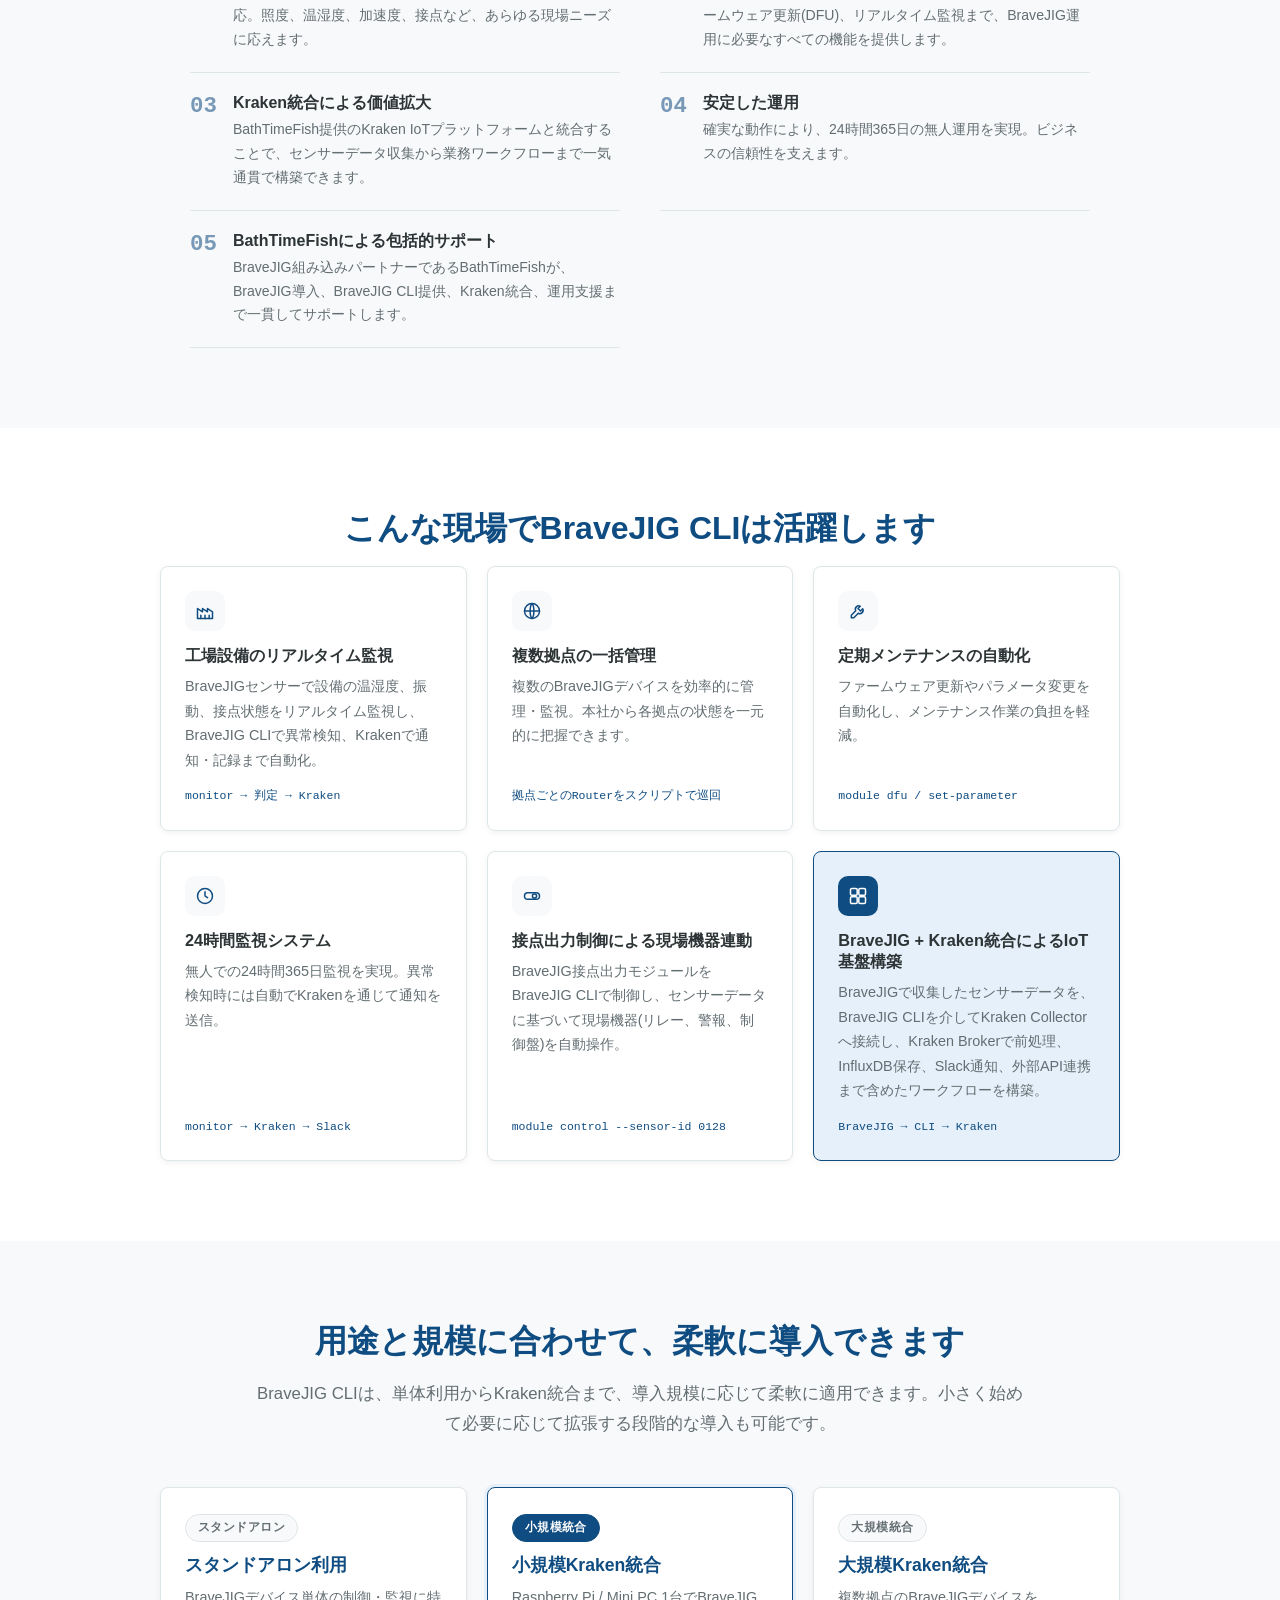
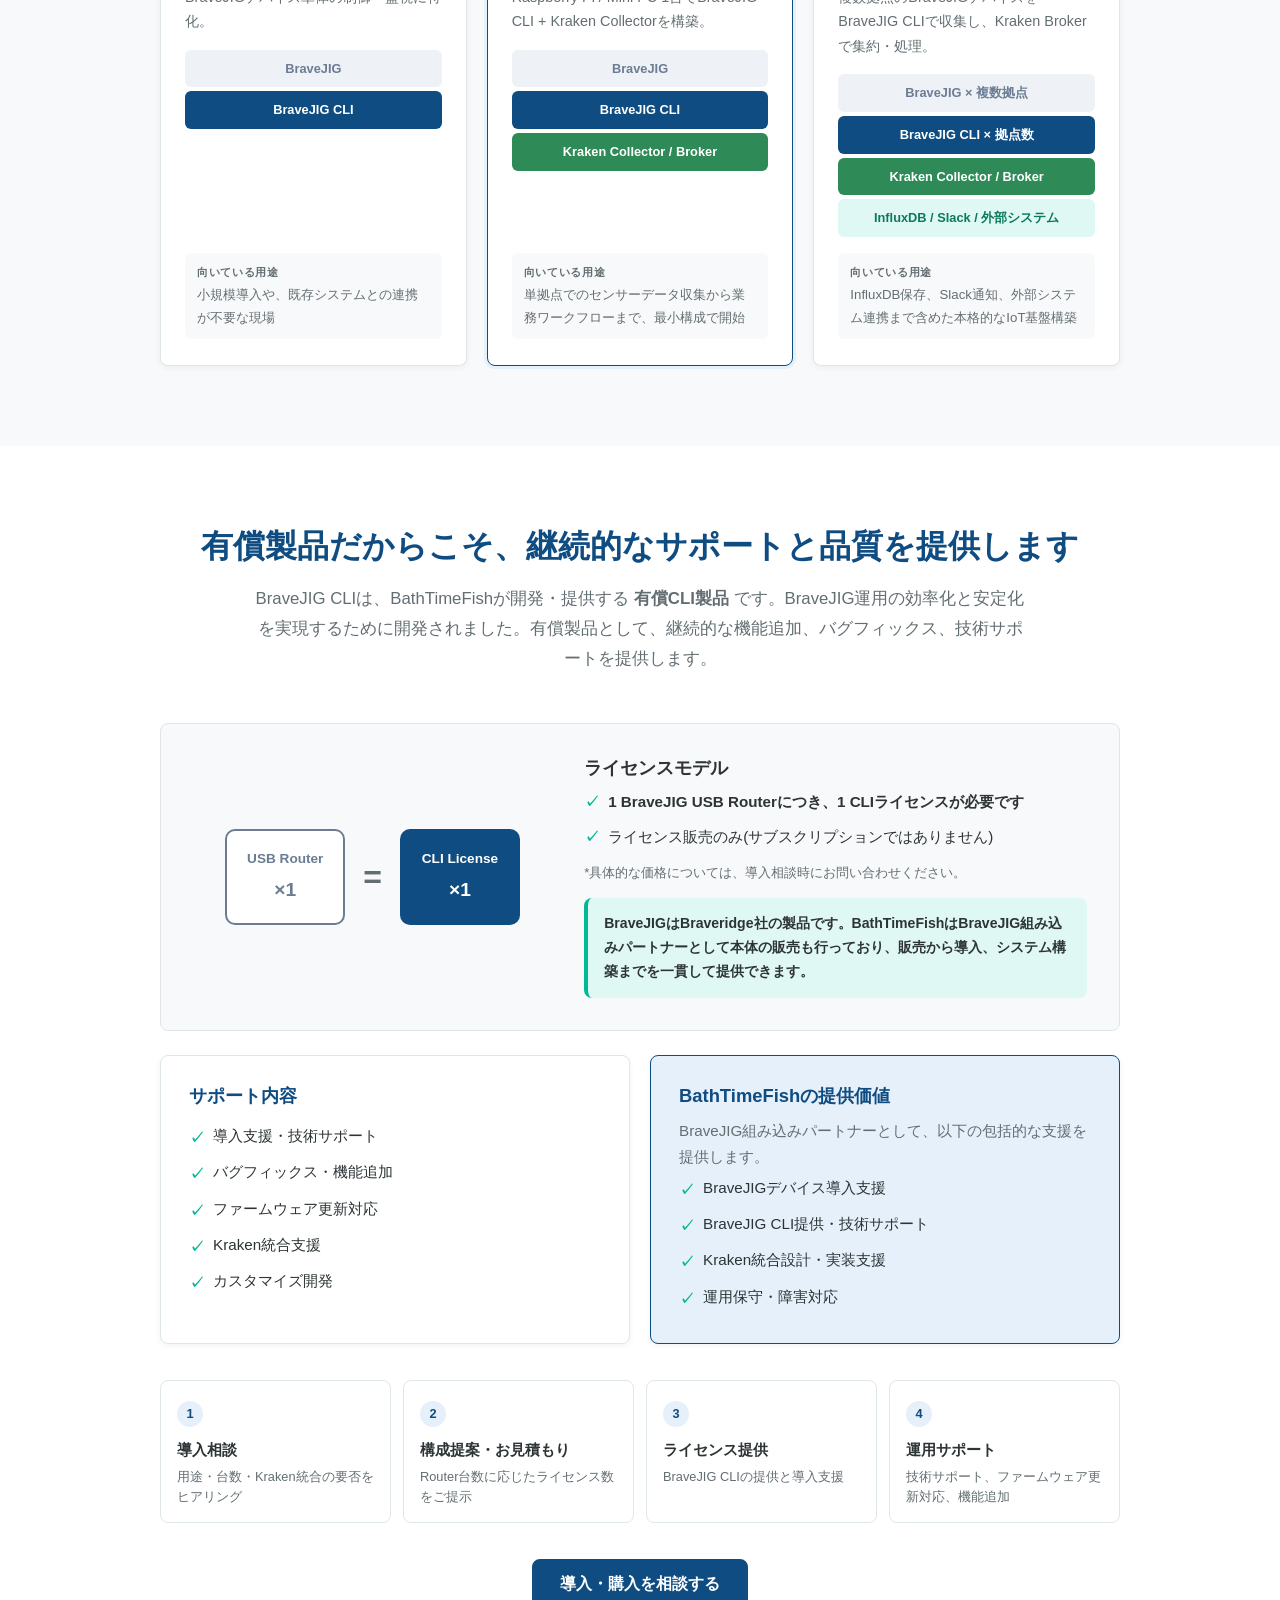
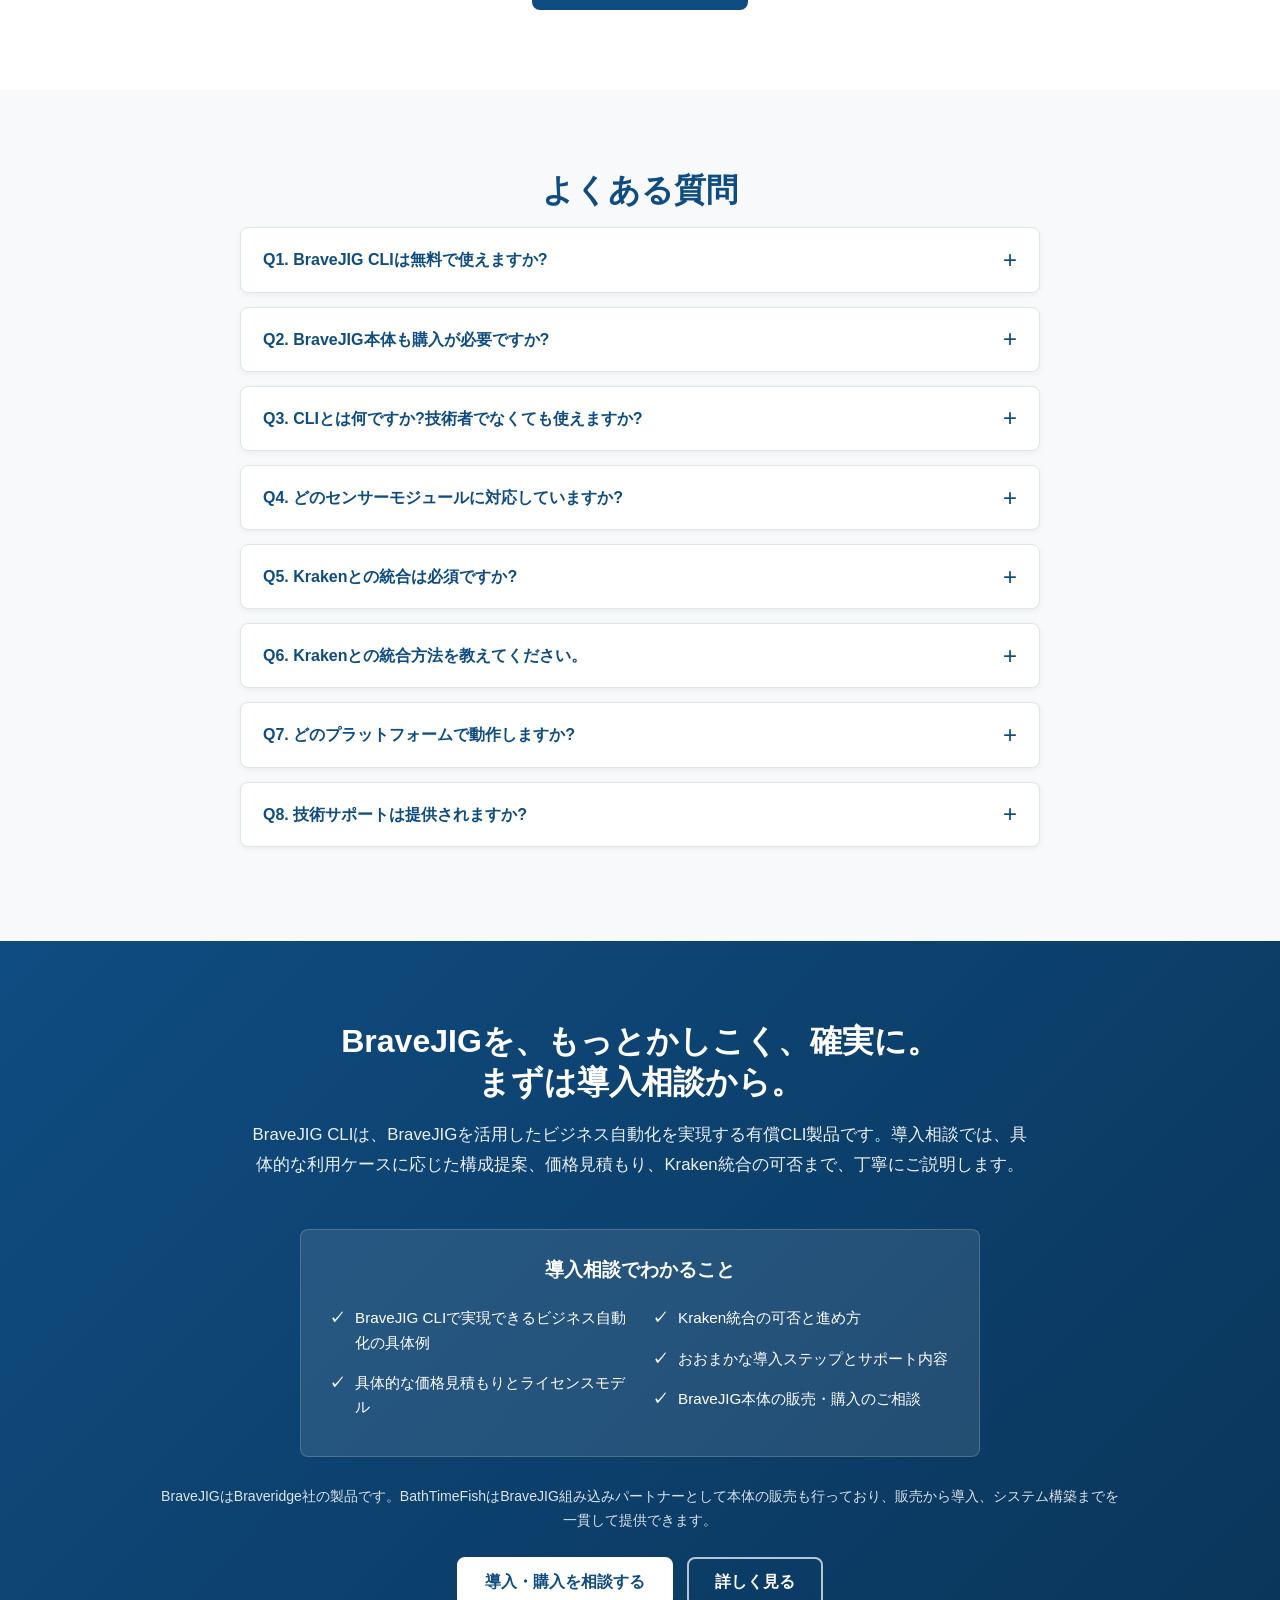
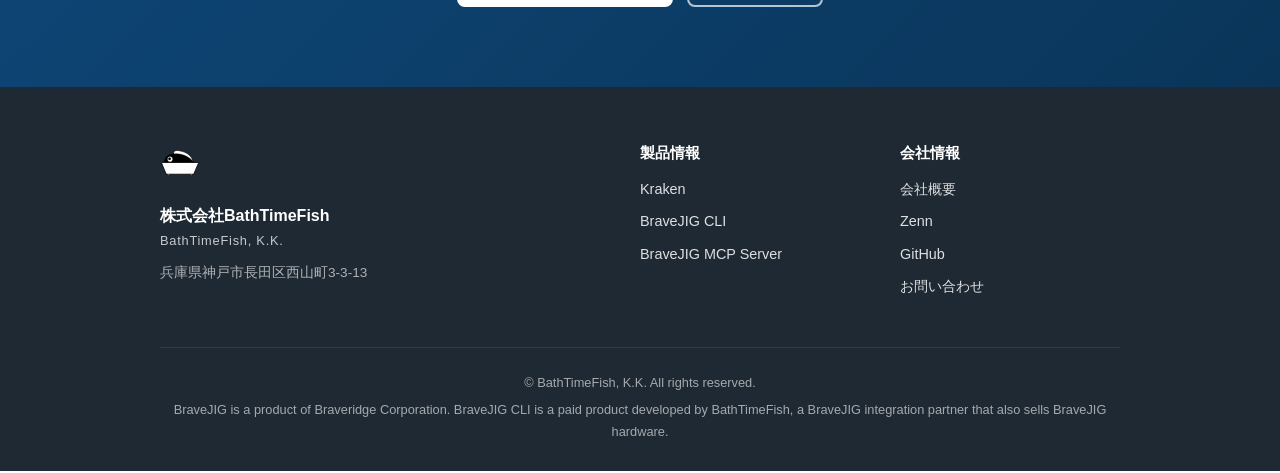
==== commit ce583353: "State that BathTimeFish also sells BraveJIG hardware Replace the 'separate purchase required' notice" ====
--- a/bjigcli/index.html
+++ b/bjigcli/index.html
@@ -32,6 +32,7 @@
             <ul class="nav-dropdown-menu">
               <li><a href="/kraken/">Kraken<small>OSS IoTデータルーター</small></a></li>
               <li><a href="/bjigcli/">BraveJIG CLI<small>BraveJIG向けCLIツール</small></a></li>
+              <li><a href="/bjigmcp/">BraveJIG MCP Server<small>AIエージェント向けMCPサーバー</small></a></li>
             </ul>
           </details>
         </li>
@@ -507,6 +508,7 @@
         <ul>
           <li><a href="/kraken/">Kraken</a></li>
           <li><a href="/bjigcli/">BraveJIG CLI</a></li>
+          <li><a href="/bjigmcp/">BraveJIG MCP Server</a></li>
         </ul>
       </div>
       <div>
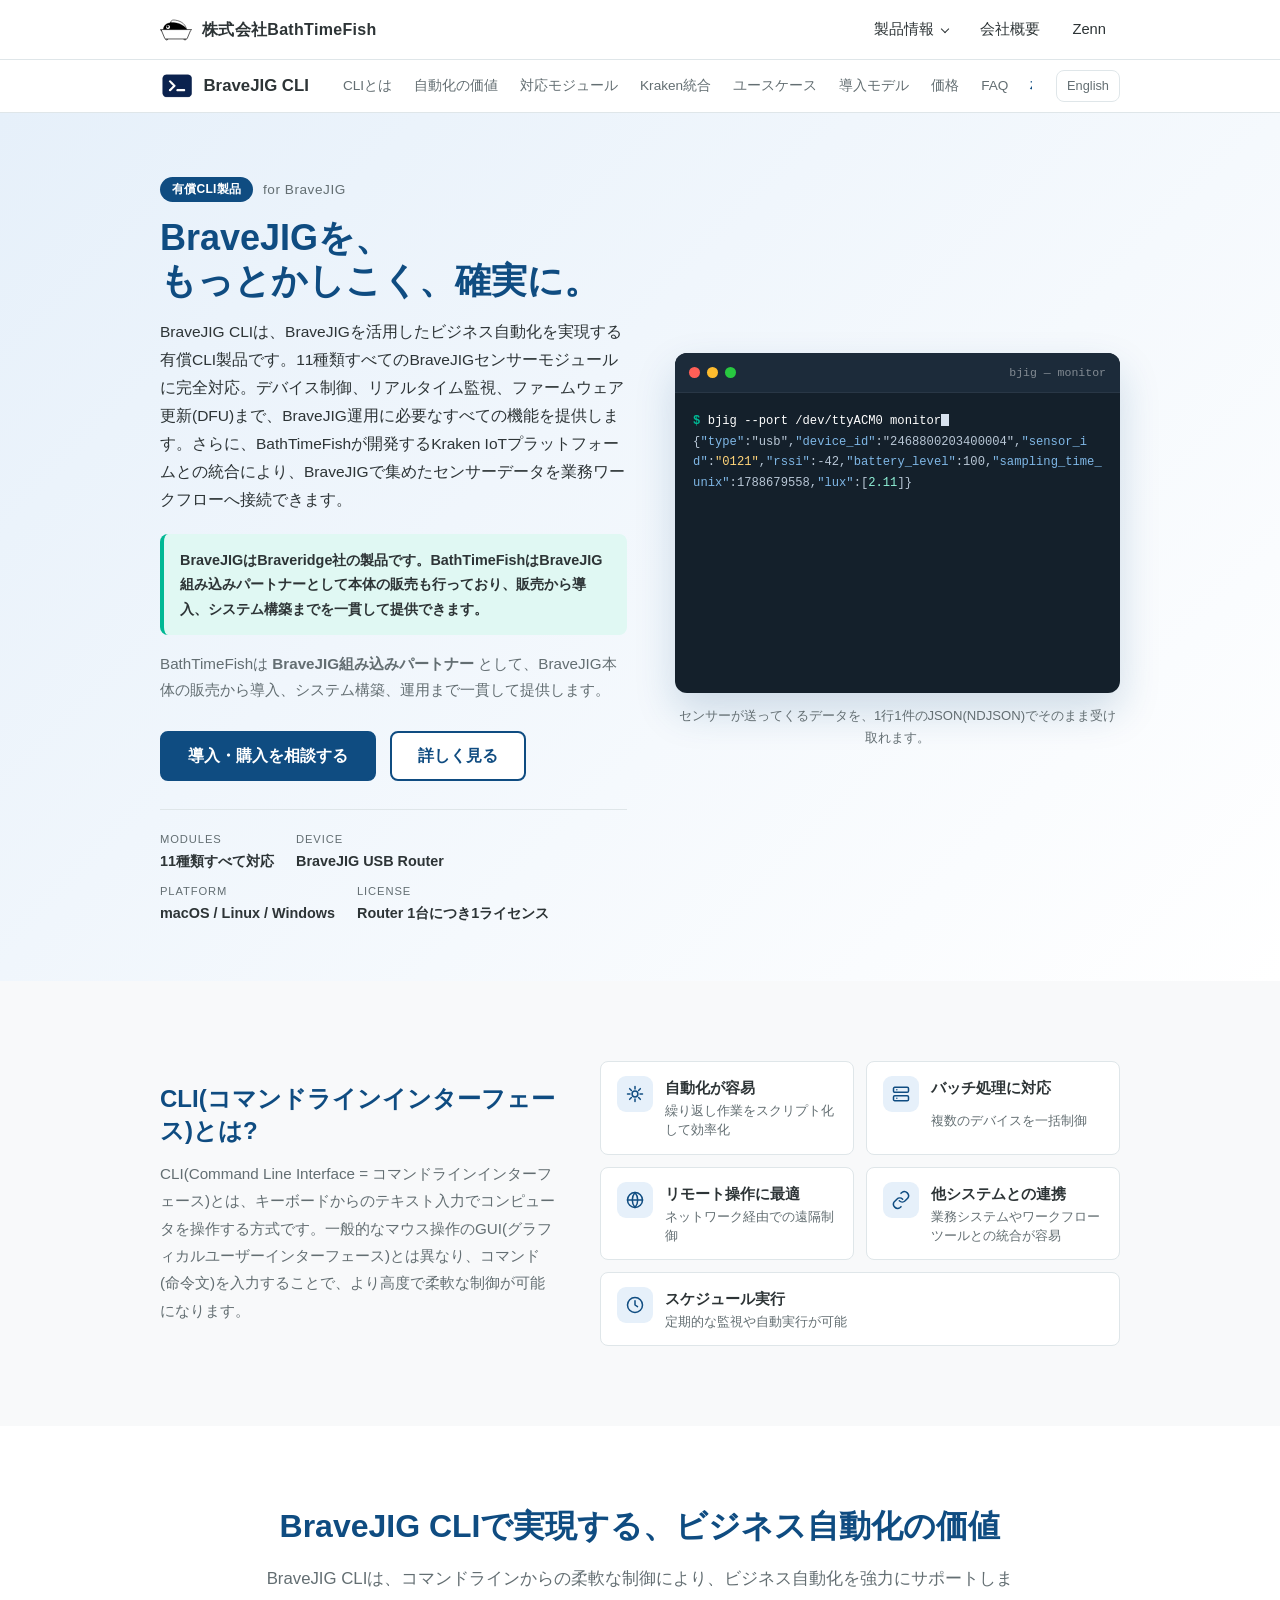
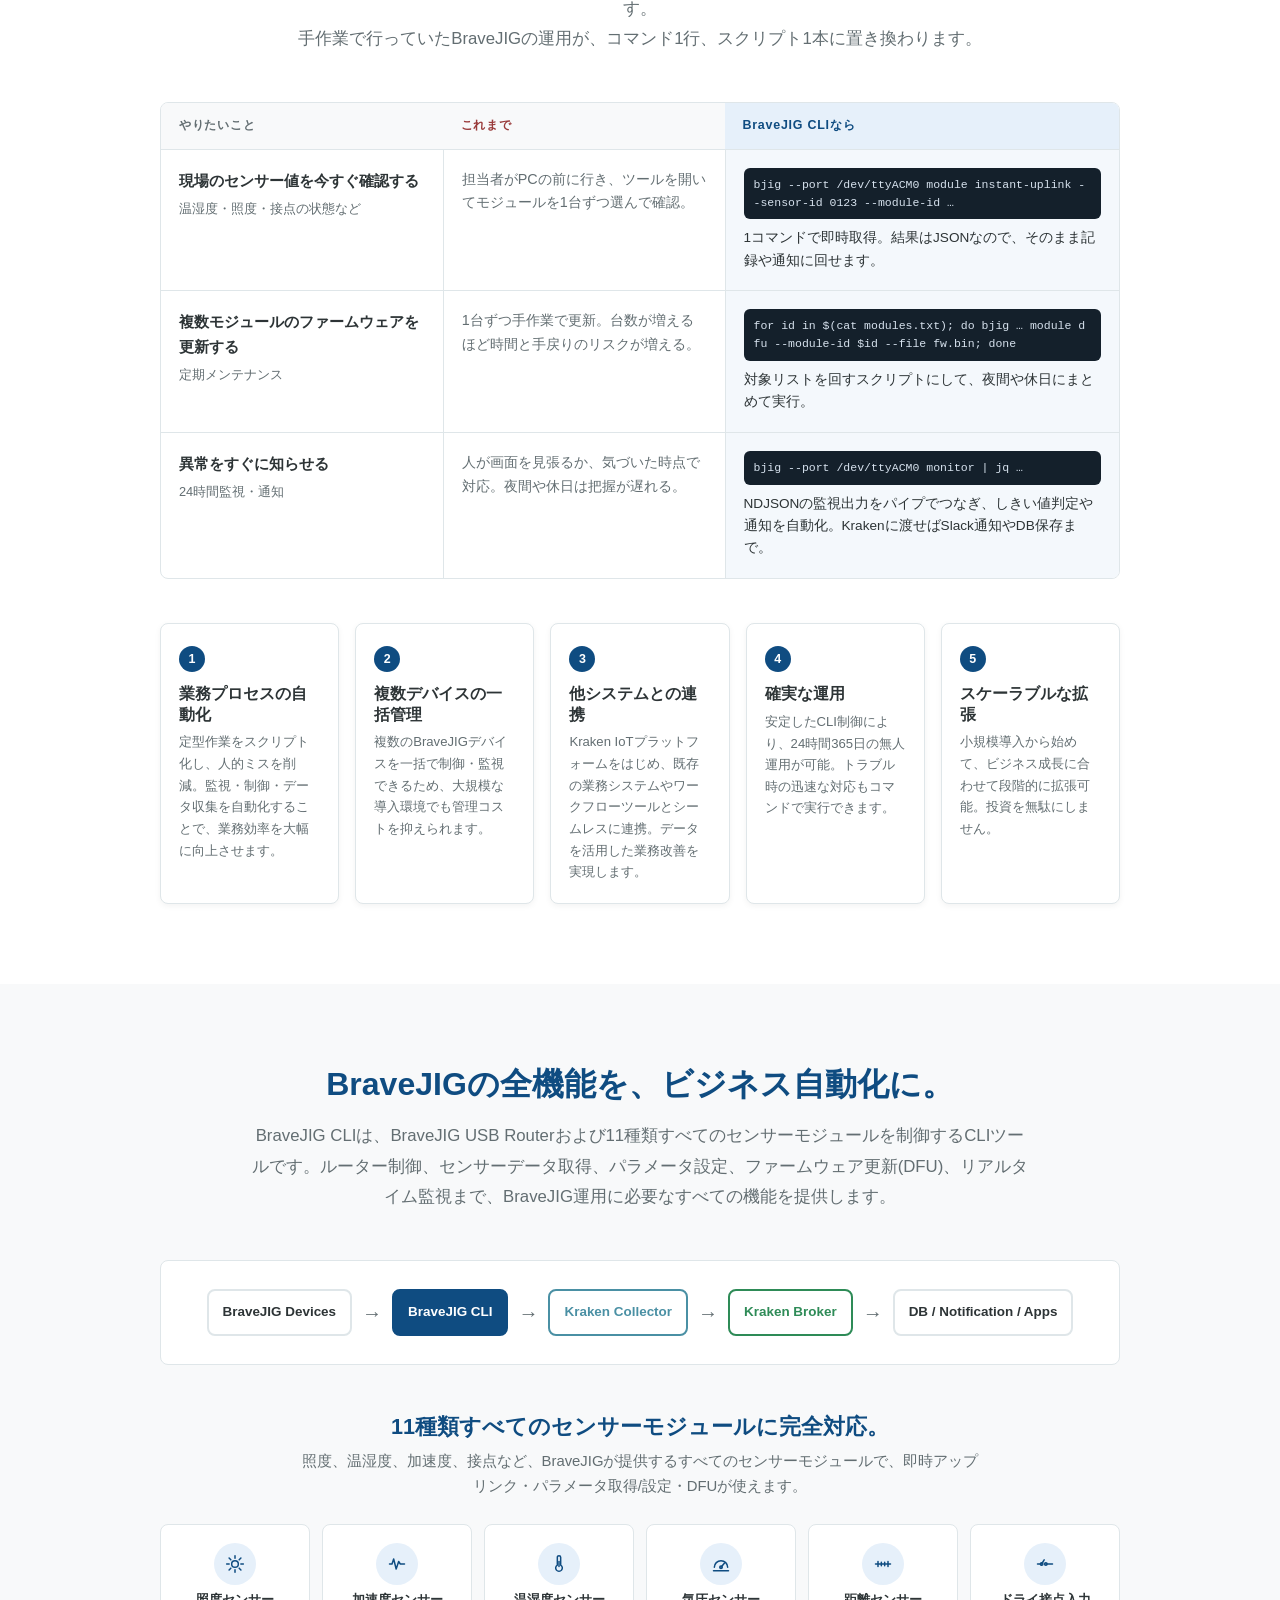
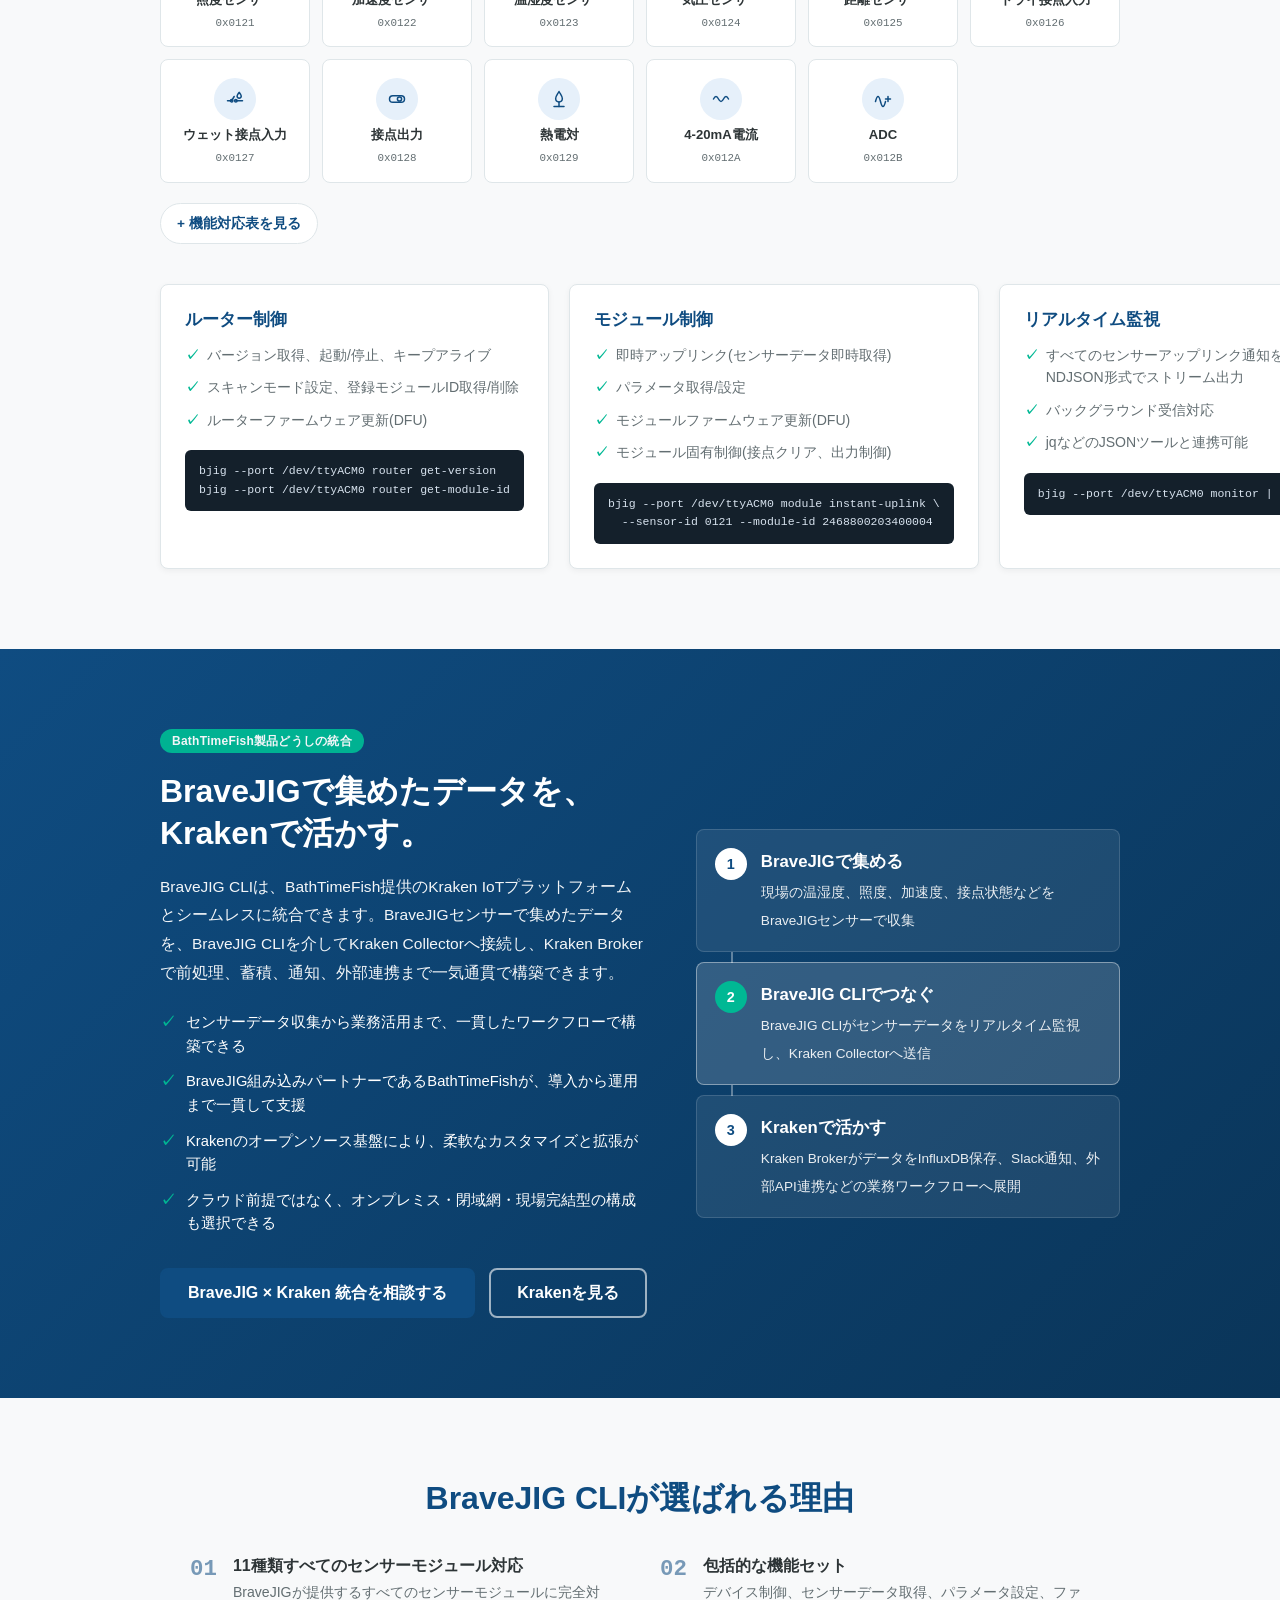
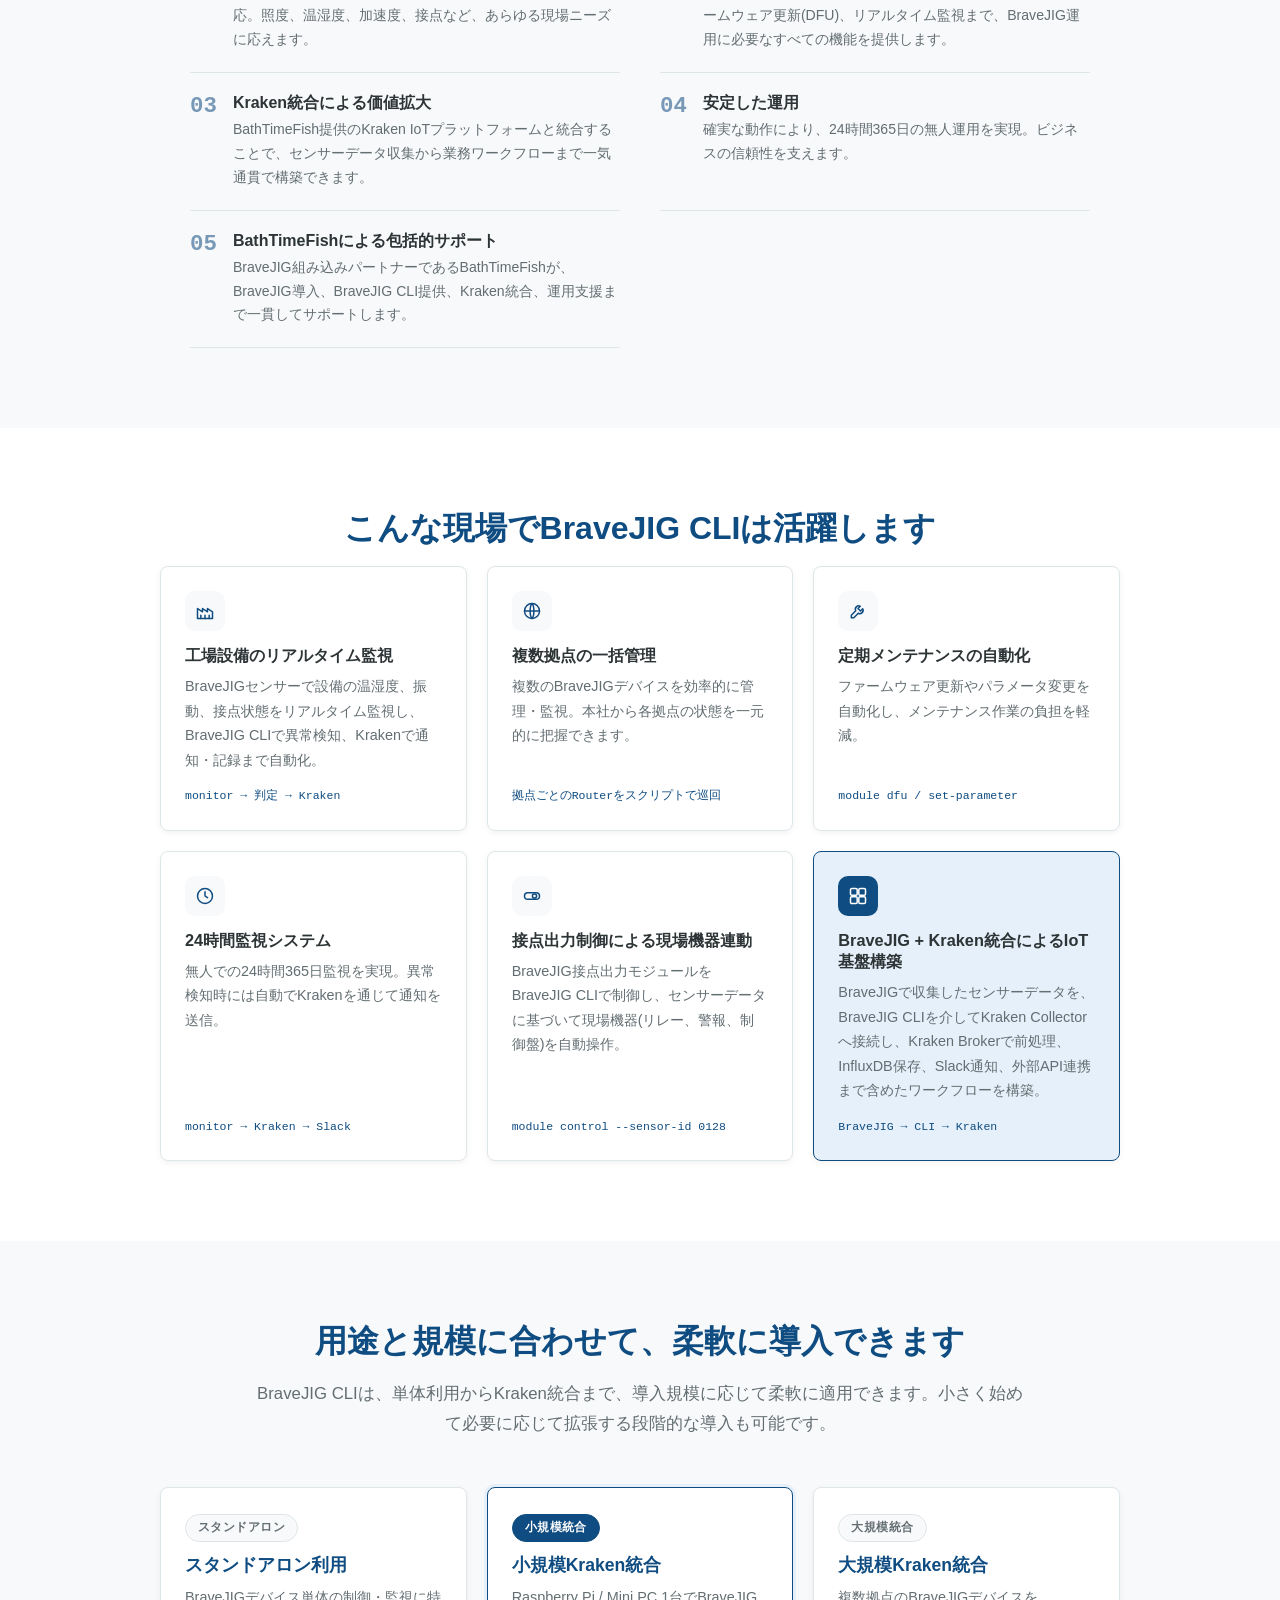
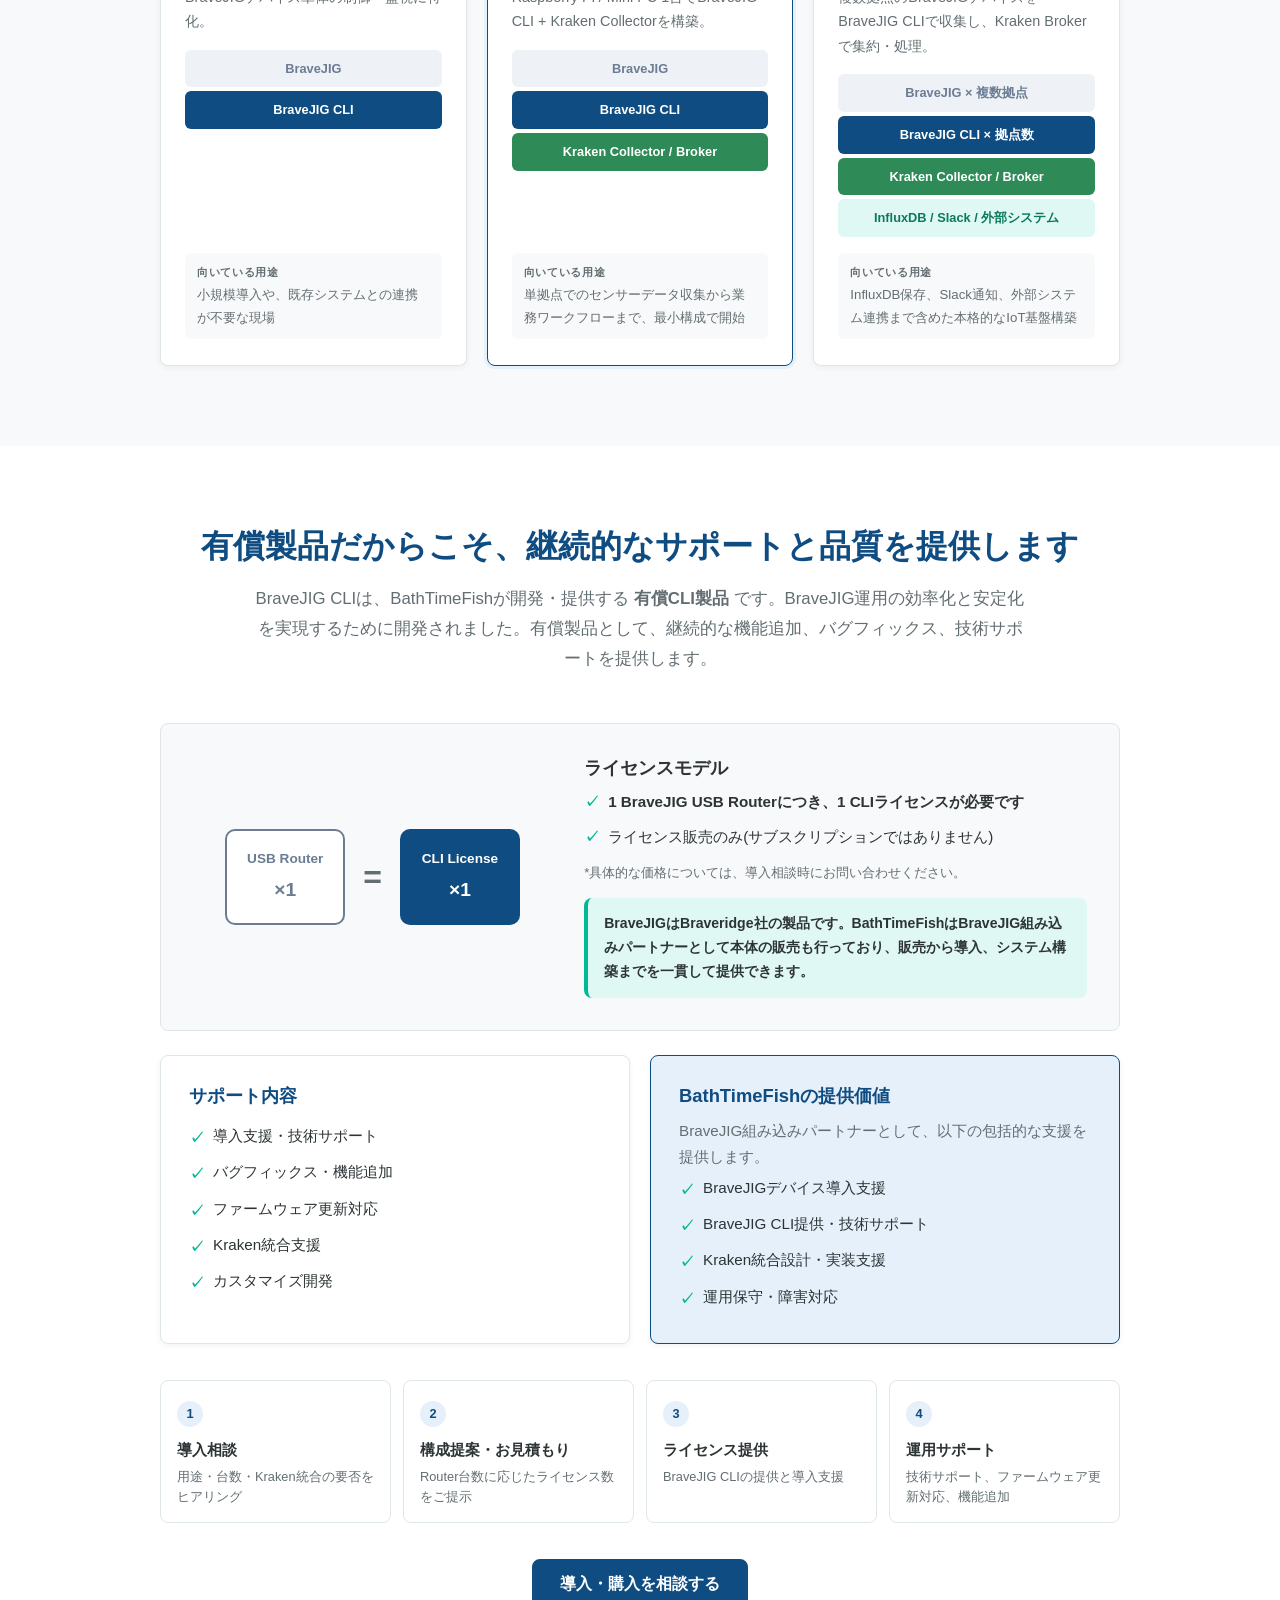
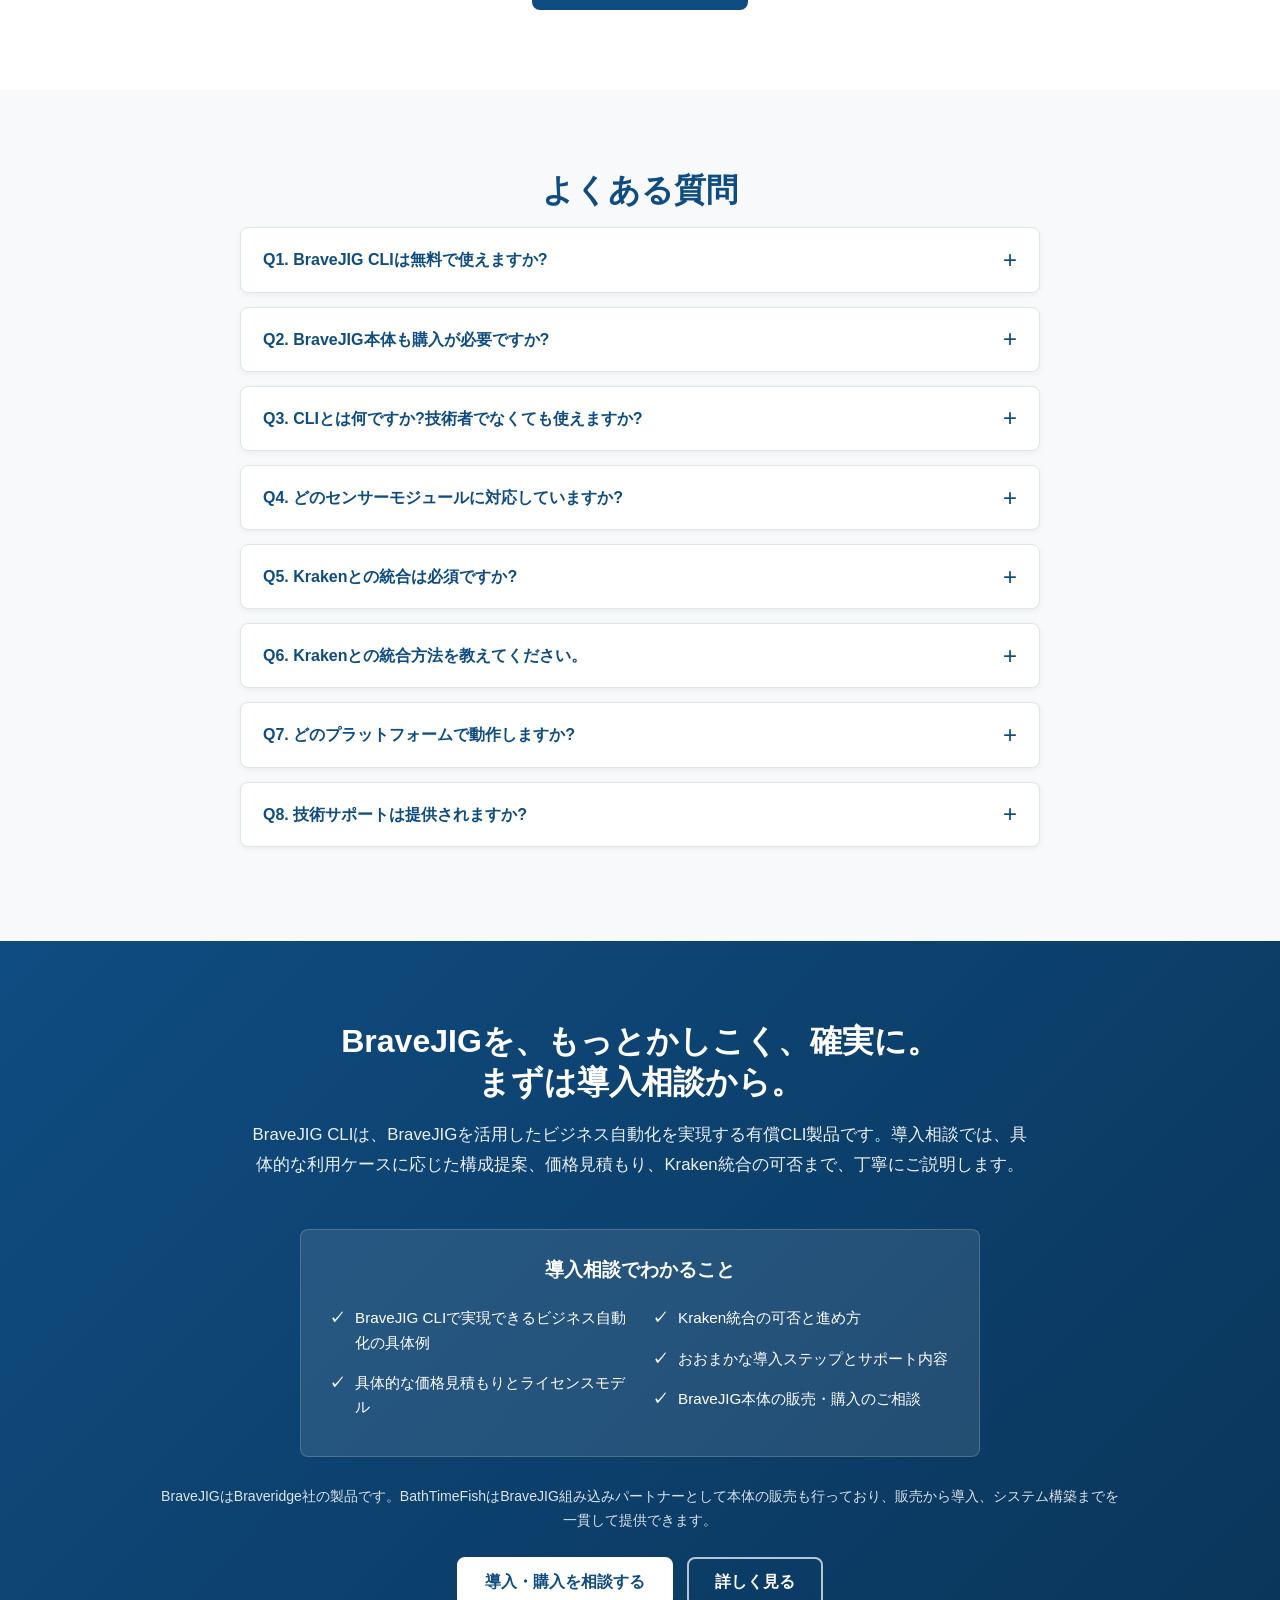
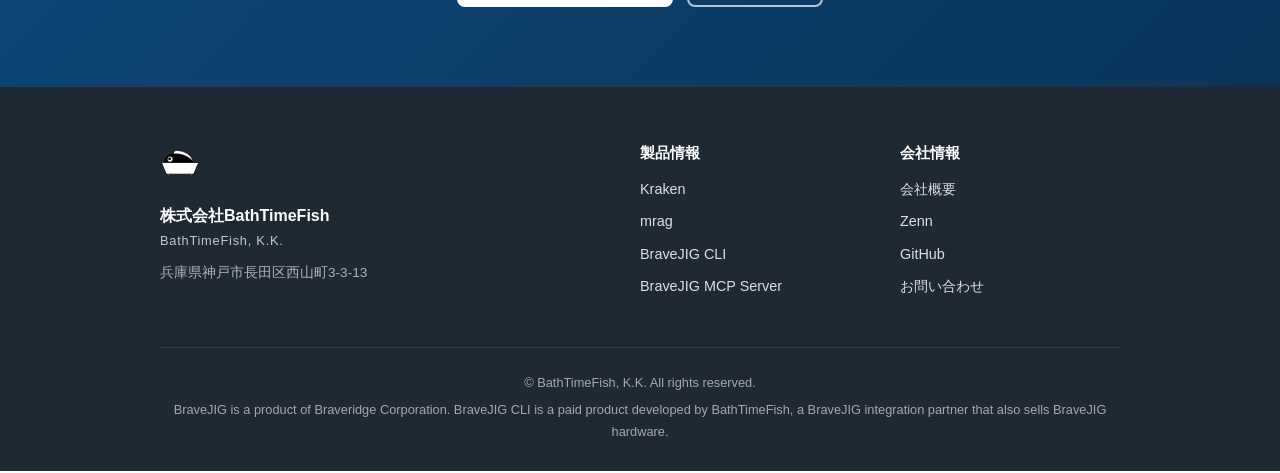
==== commit 93168a34: "Add mrag product page (OSS local-first RAG CLI) - mrag/: JA page with terminal-demo hero, compare ta" ====
--- a/bjigcli/index.html
+++ b/bjigcli/index.html
@@ -31,6 +31,7 @@
             <summary>製品情報</summary>
             <ul class="nav-dropdown-menu">
               <li><a href="/kraken/">Kraken<small>OSS IoTデータルーター</small></a></li>
+              <li><a href="/mrag/">mrag<small>OSS ローカルRAG構築ツール</small></a></li>
               <li><a href="/bjigcli/">BraveJIG CLI<small>BraveJIG向けCLIツール</small></a></li>
               <li><a href="/bjigmcp/">BraveJIG MCP Server<small>AIエージェント向けMCPサーバー</small></a></li>
             </ul>
@@ -507,6 +508,7 @@
         <h4>製品情報</h4>
         <ul>
           <li><a href="/kraken/">Kraken</a></li>
+          <li><a href="/mrag/">mrag</a></li>
           <li><a href="/bjigcli/">BraveJIG CLI</a></li>
           <li><a href="/bjigmcp/">BraveJIG MCP Server</a></li>
         </ul>
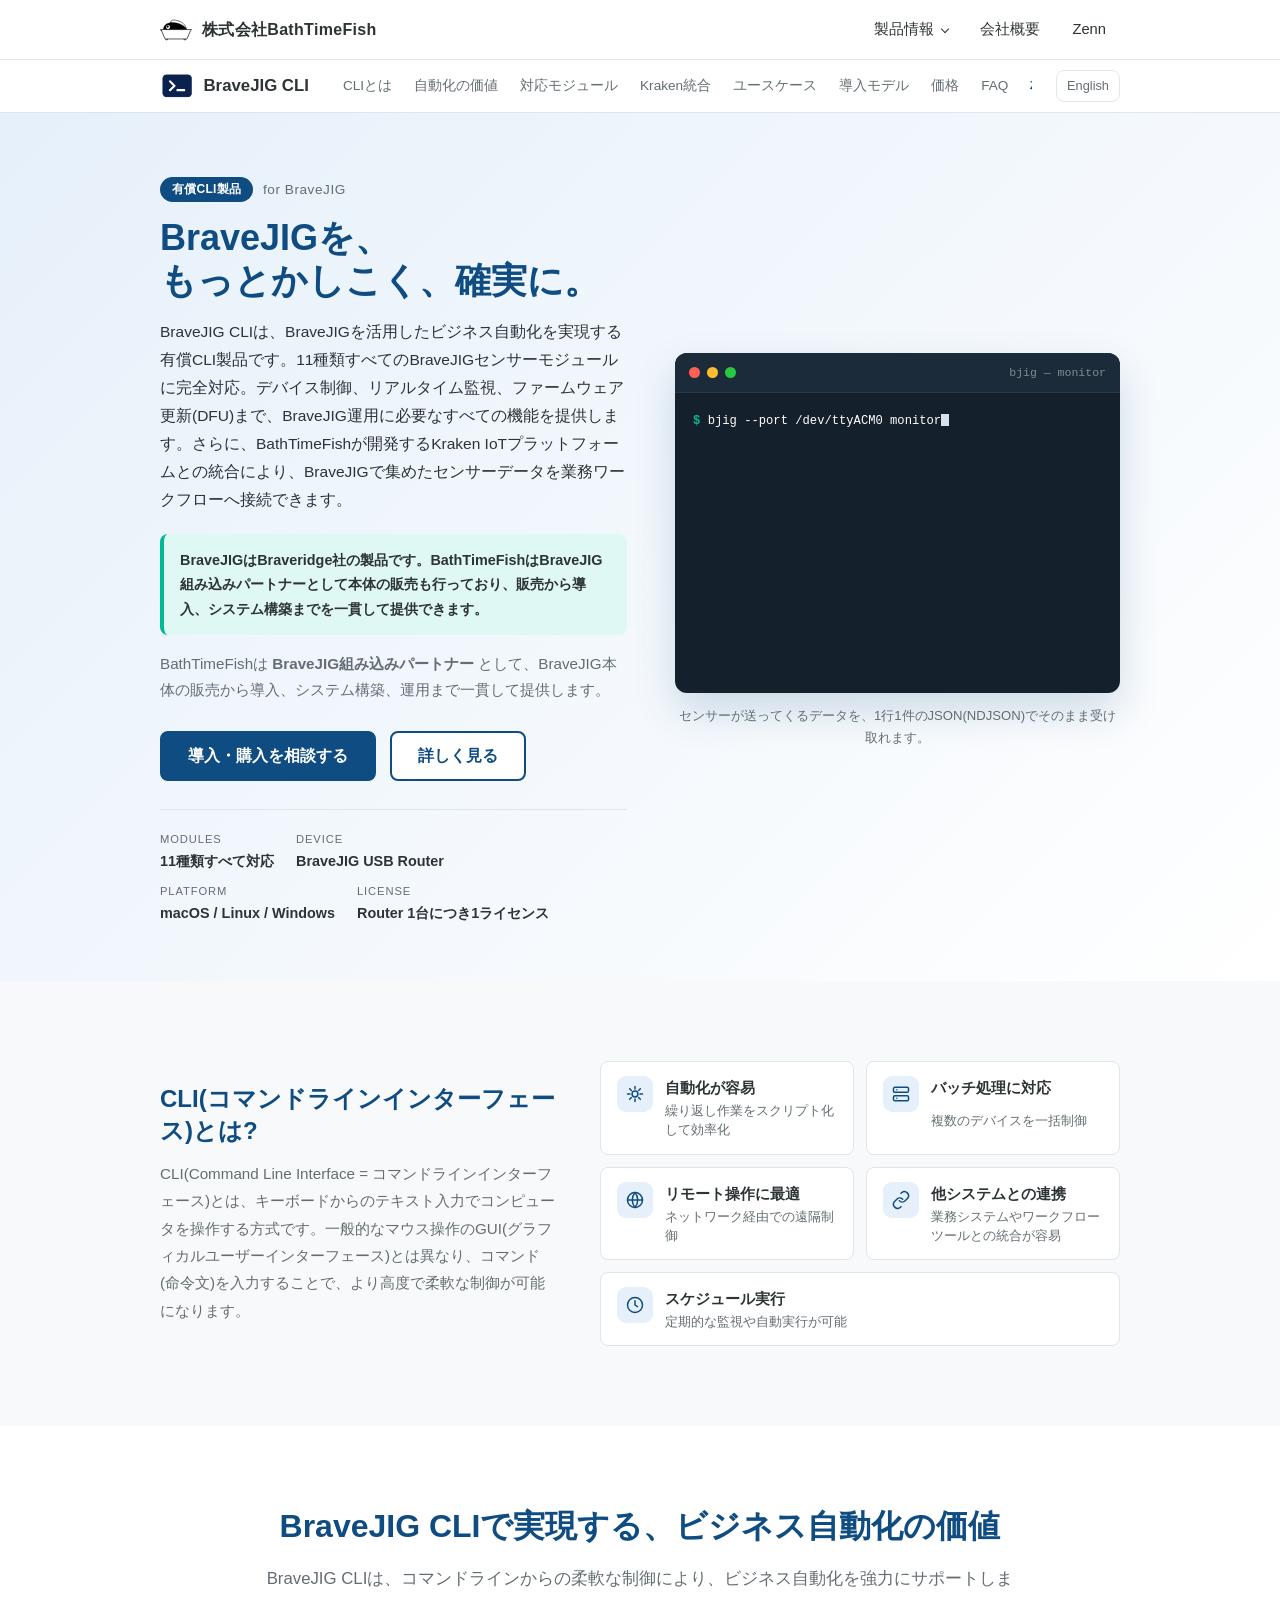
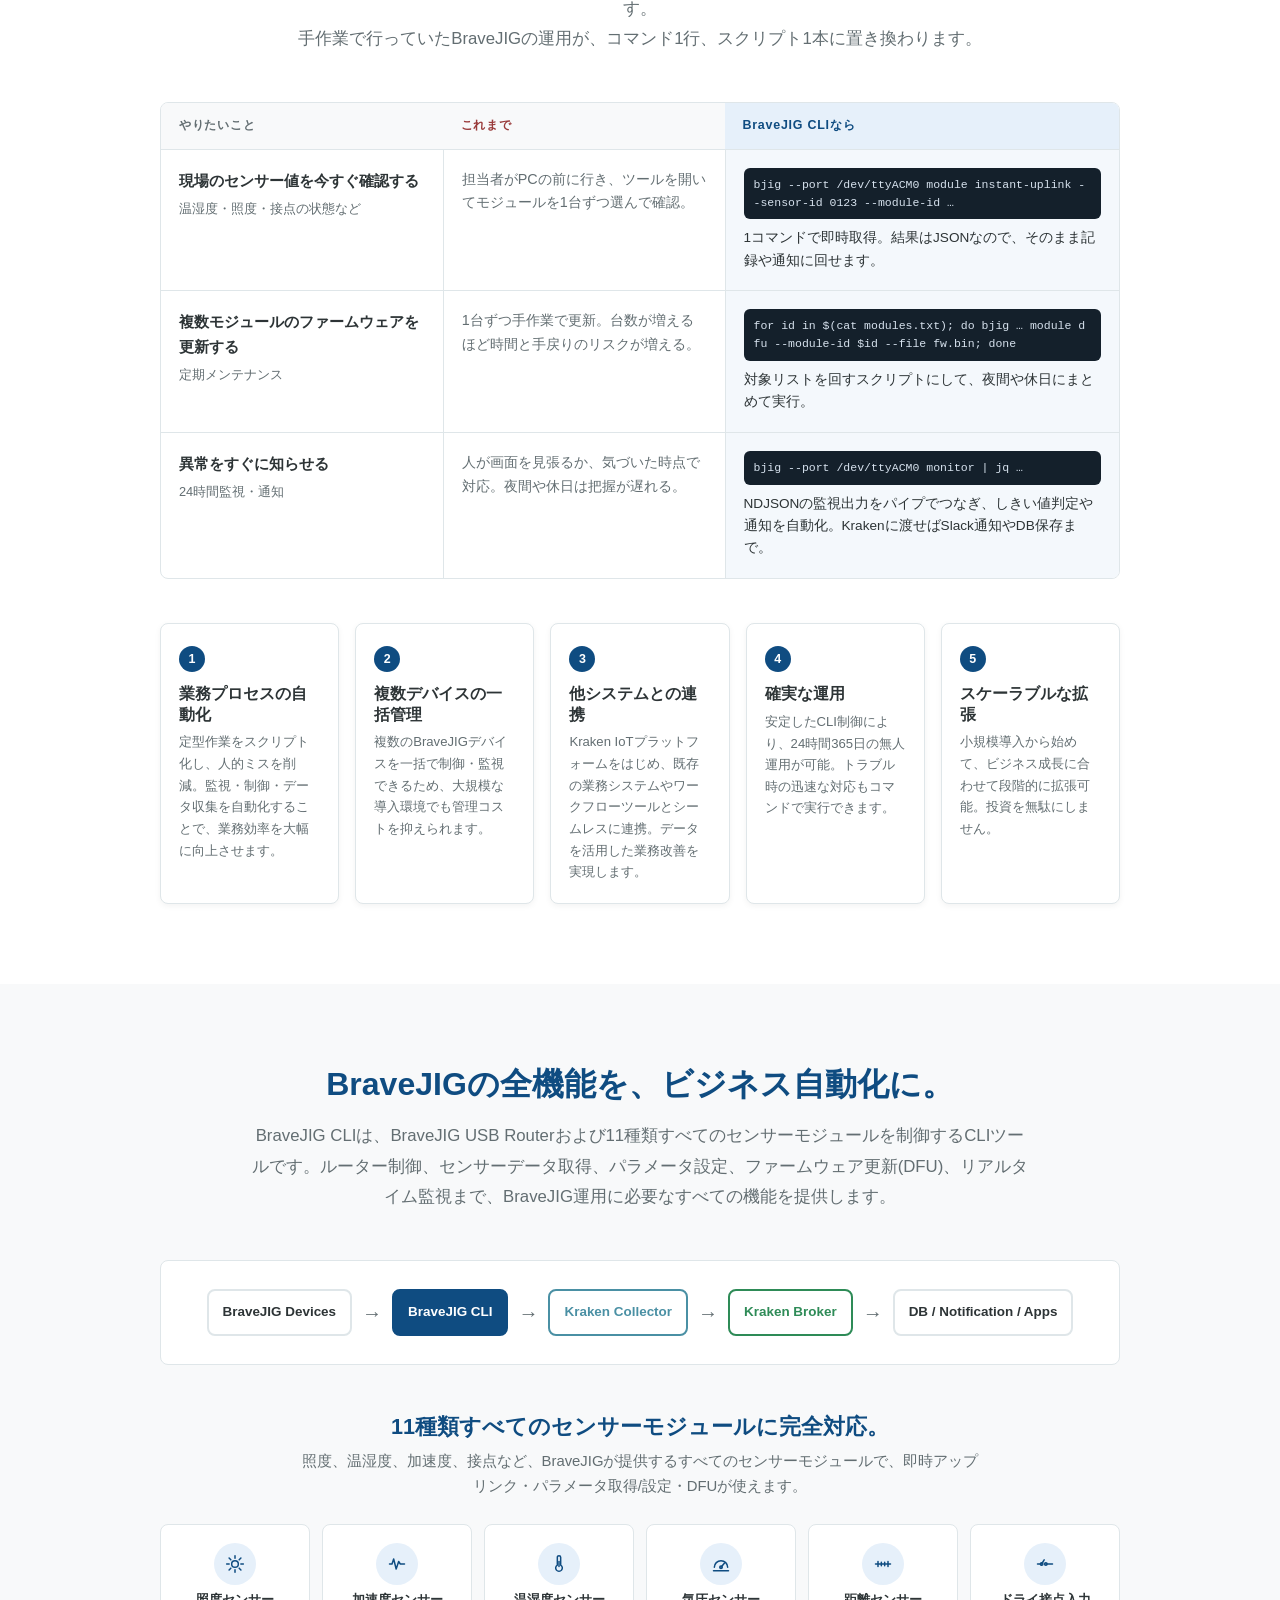
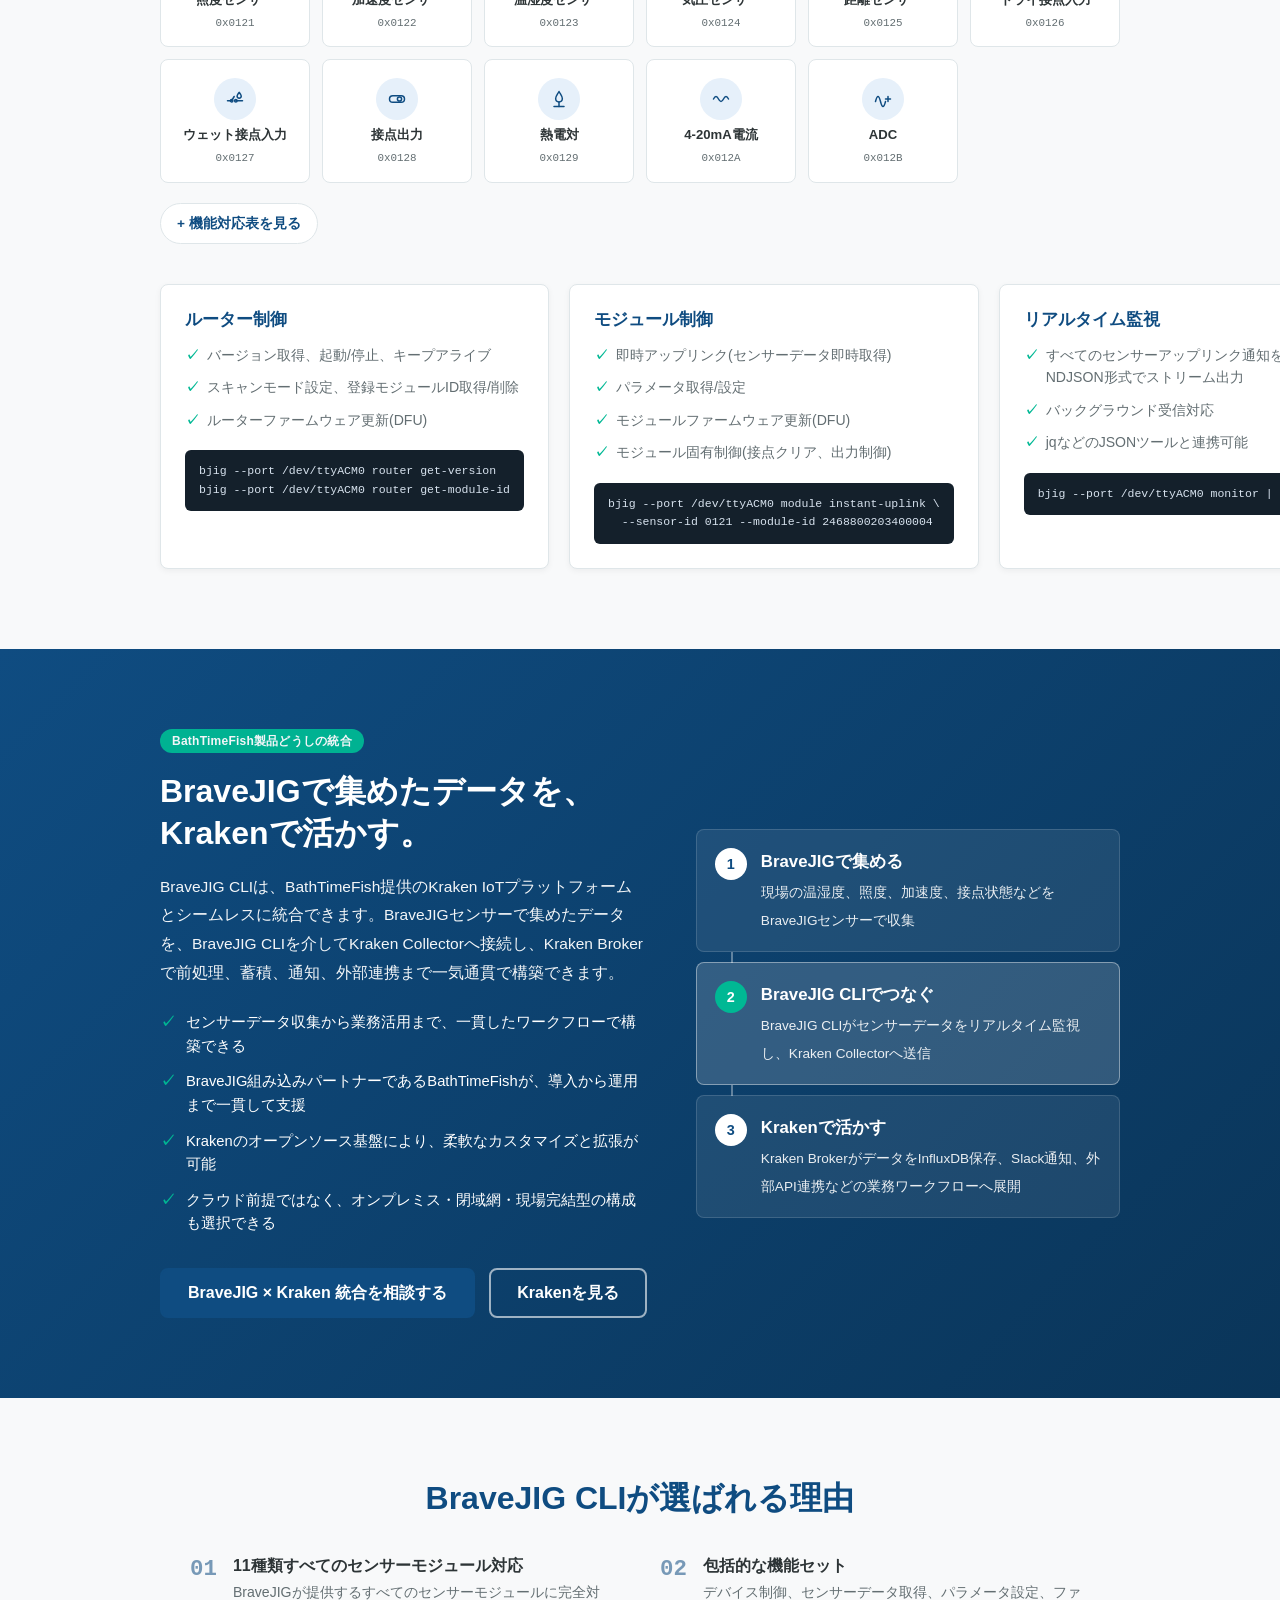
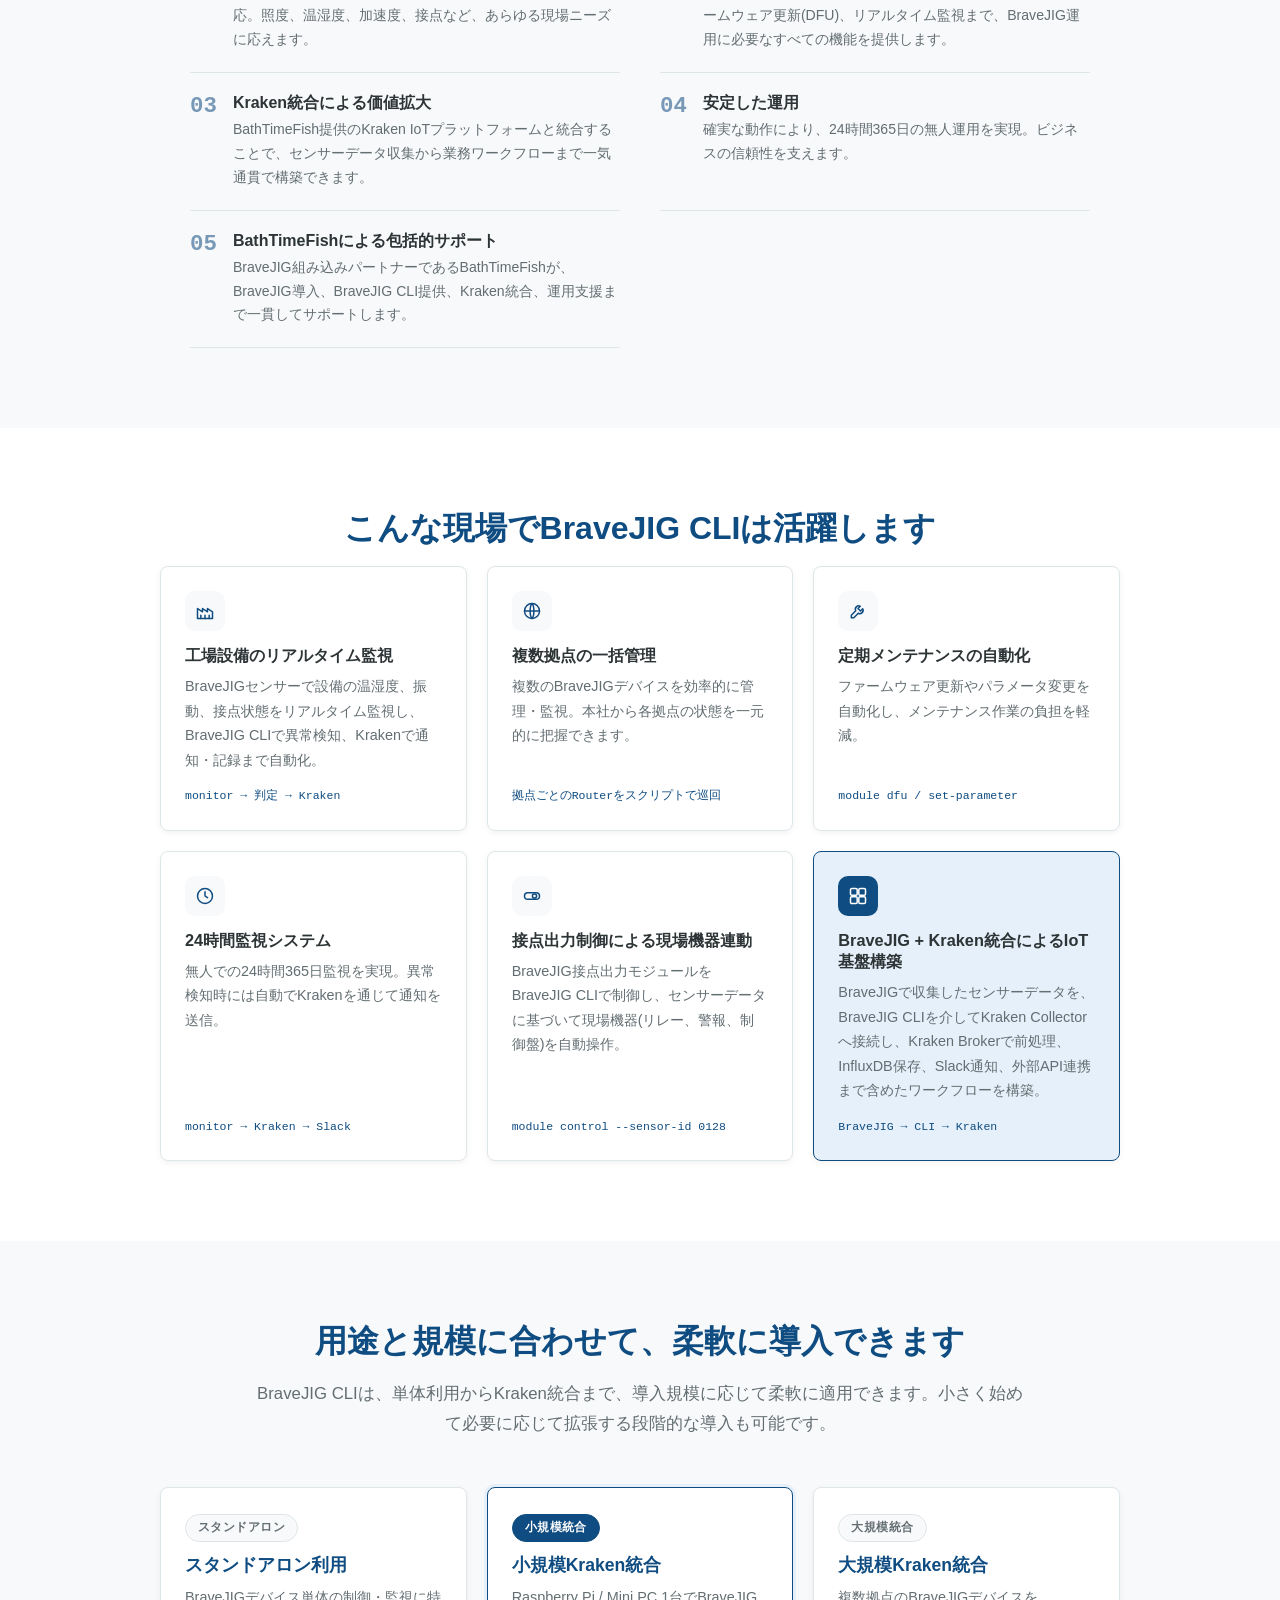
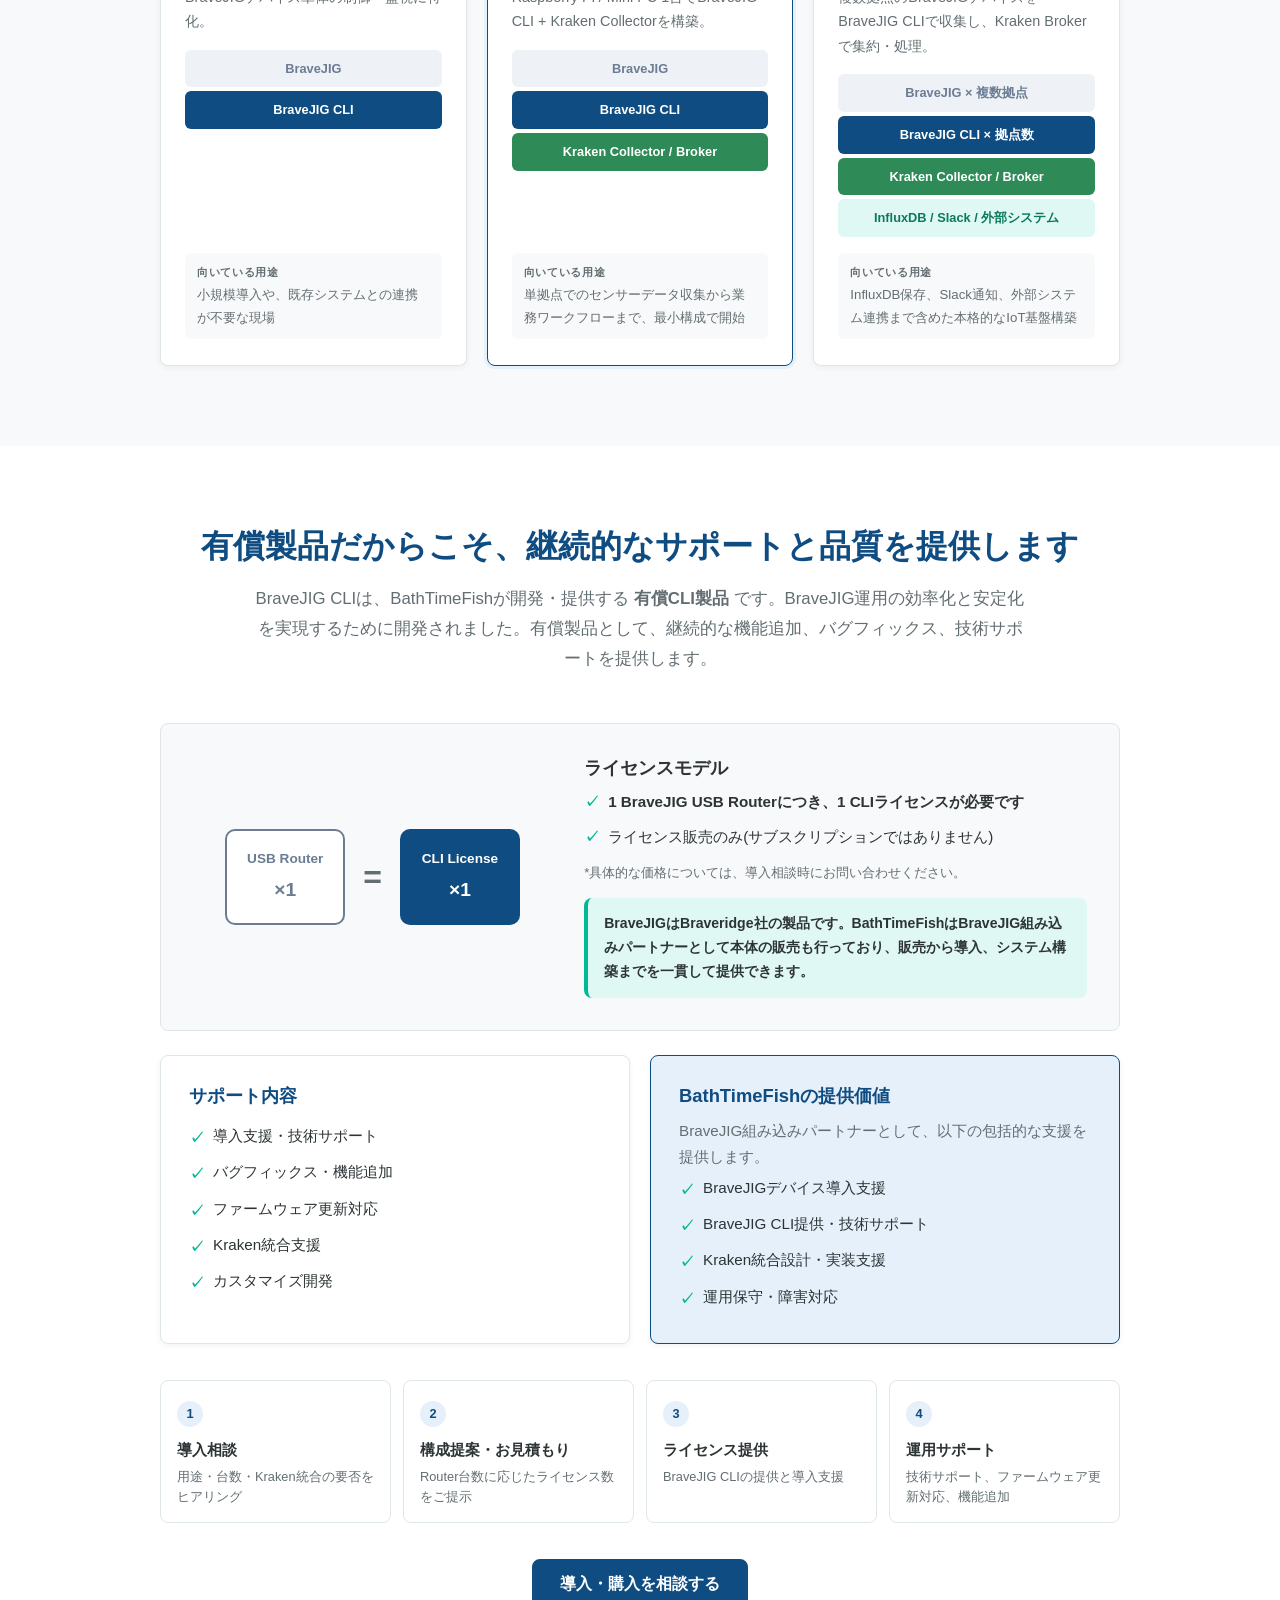
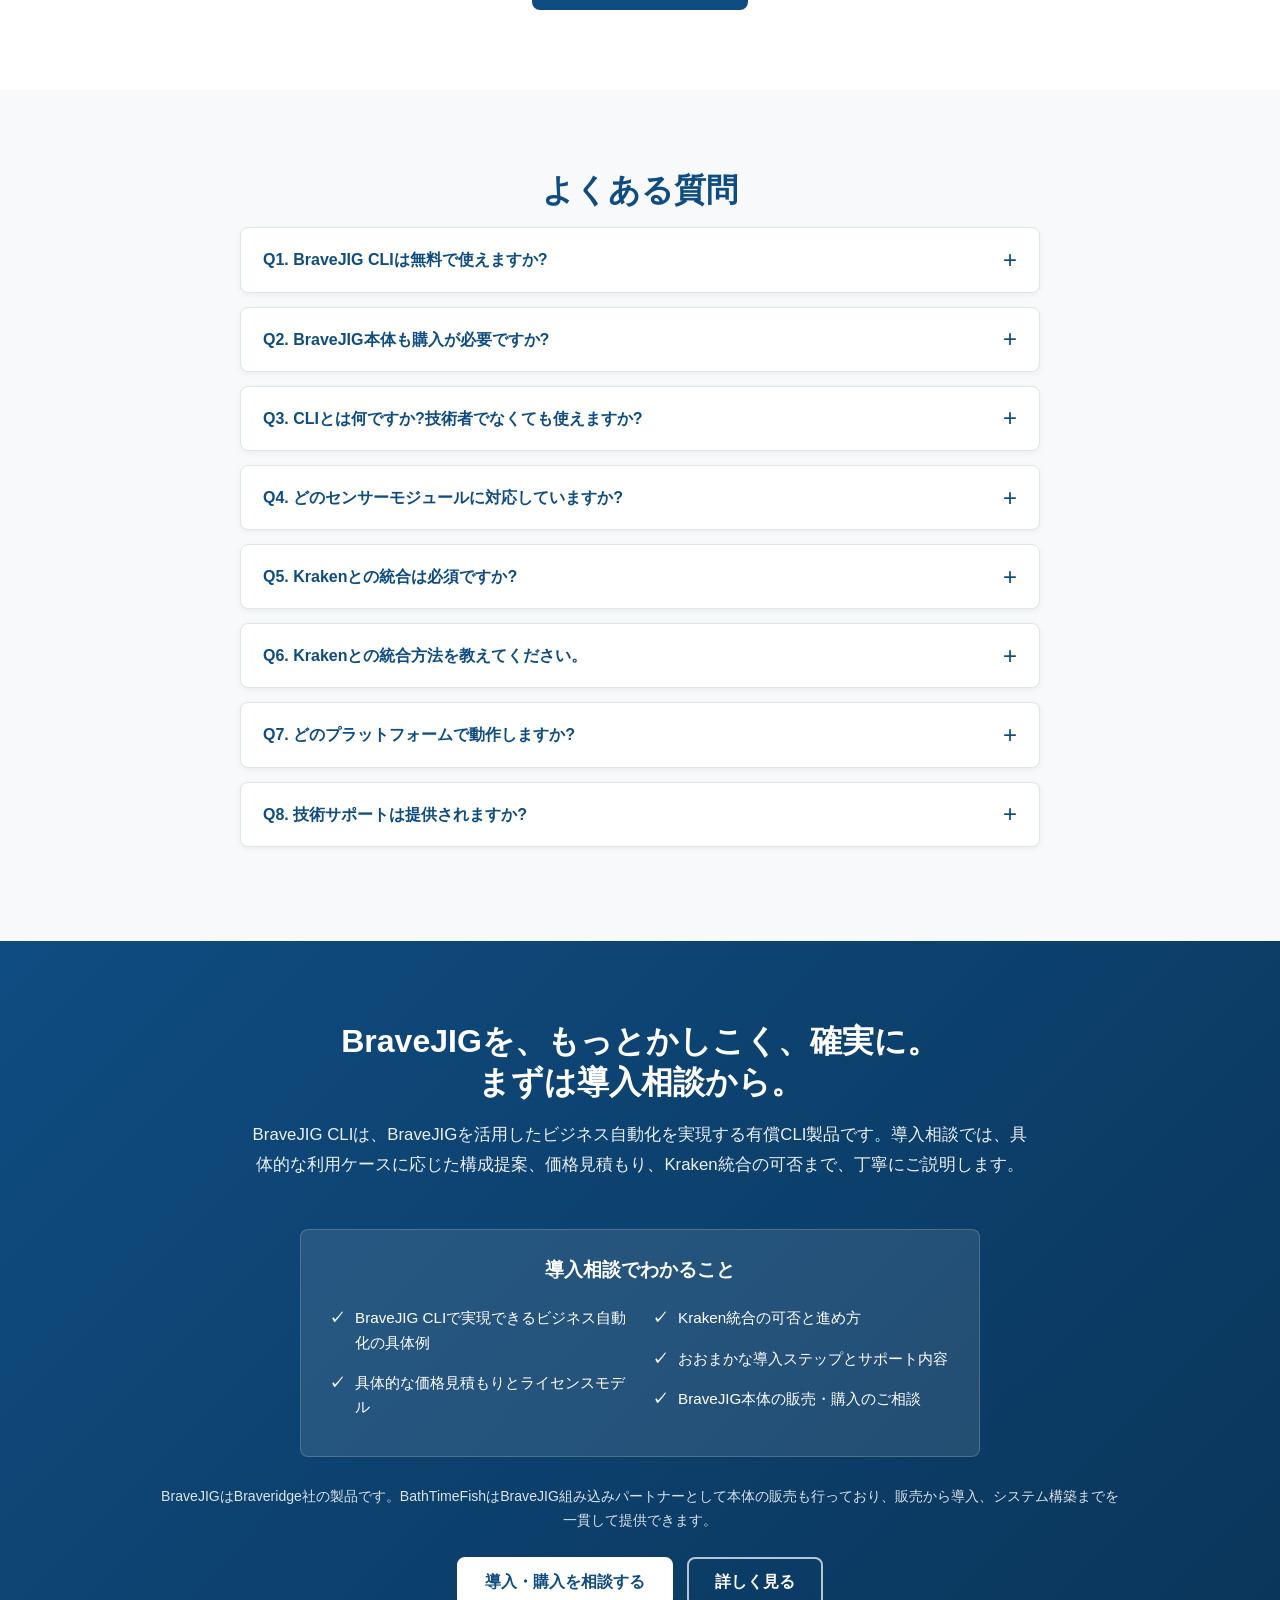
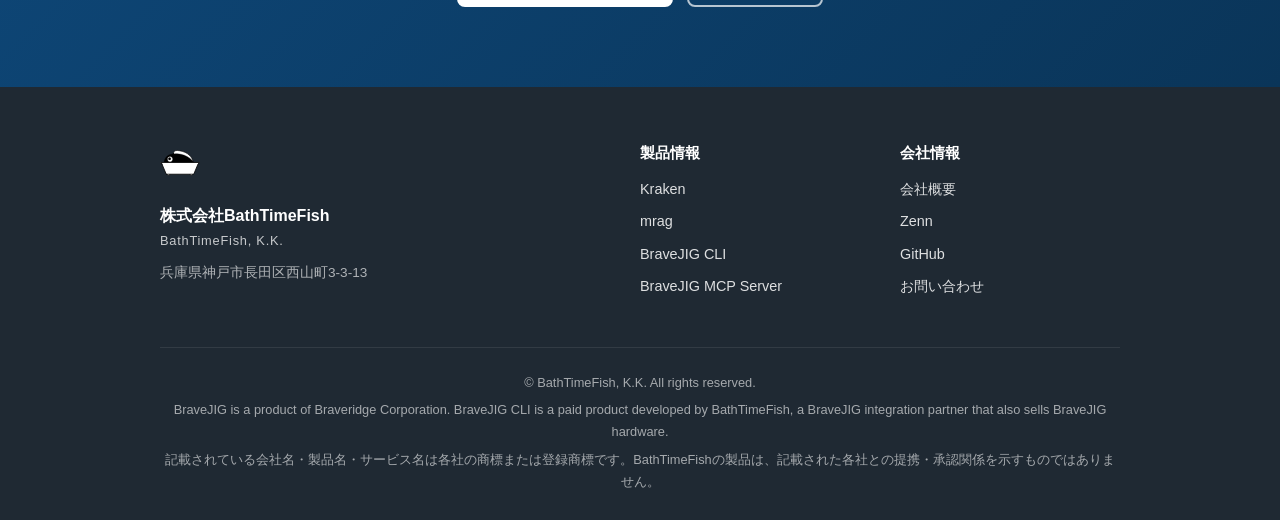
==== commit 0396d574: "Add trademark notice to all page footers; cite Anthropic Contextual Retrieval article on mrag page" ====
--- a/bjigcli/index.html
+++ b/bjigcli/index.html
@@ -526,6 +526,7 @@
     <div class="site-footer-bottom">
       <p>&copy; BathTimeFish, K.K. All rights reserved.</p>
       <p>BraveJIG is a product of Braveridge Corporation. BraveJIG CLI is a paid product developed by BathTimeFish, a BraveJIG integration partner that also sells BraveJIG hardware.</p>
+      <p>記載されている会社名・製品名・サービス名は各社の商標または登録商標です。BathTimeFishの製品は、記載された各社との提携・承認関係を示すものではありません。</p>
     </div>
   </div>
 </footer>
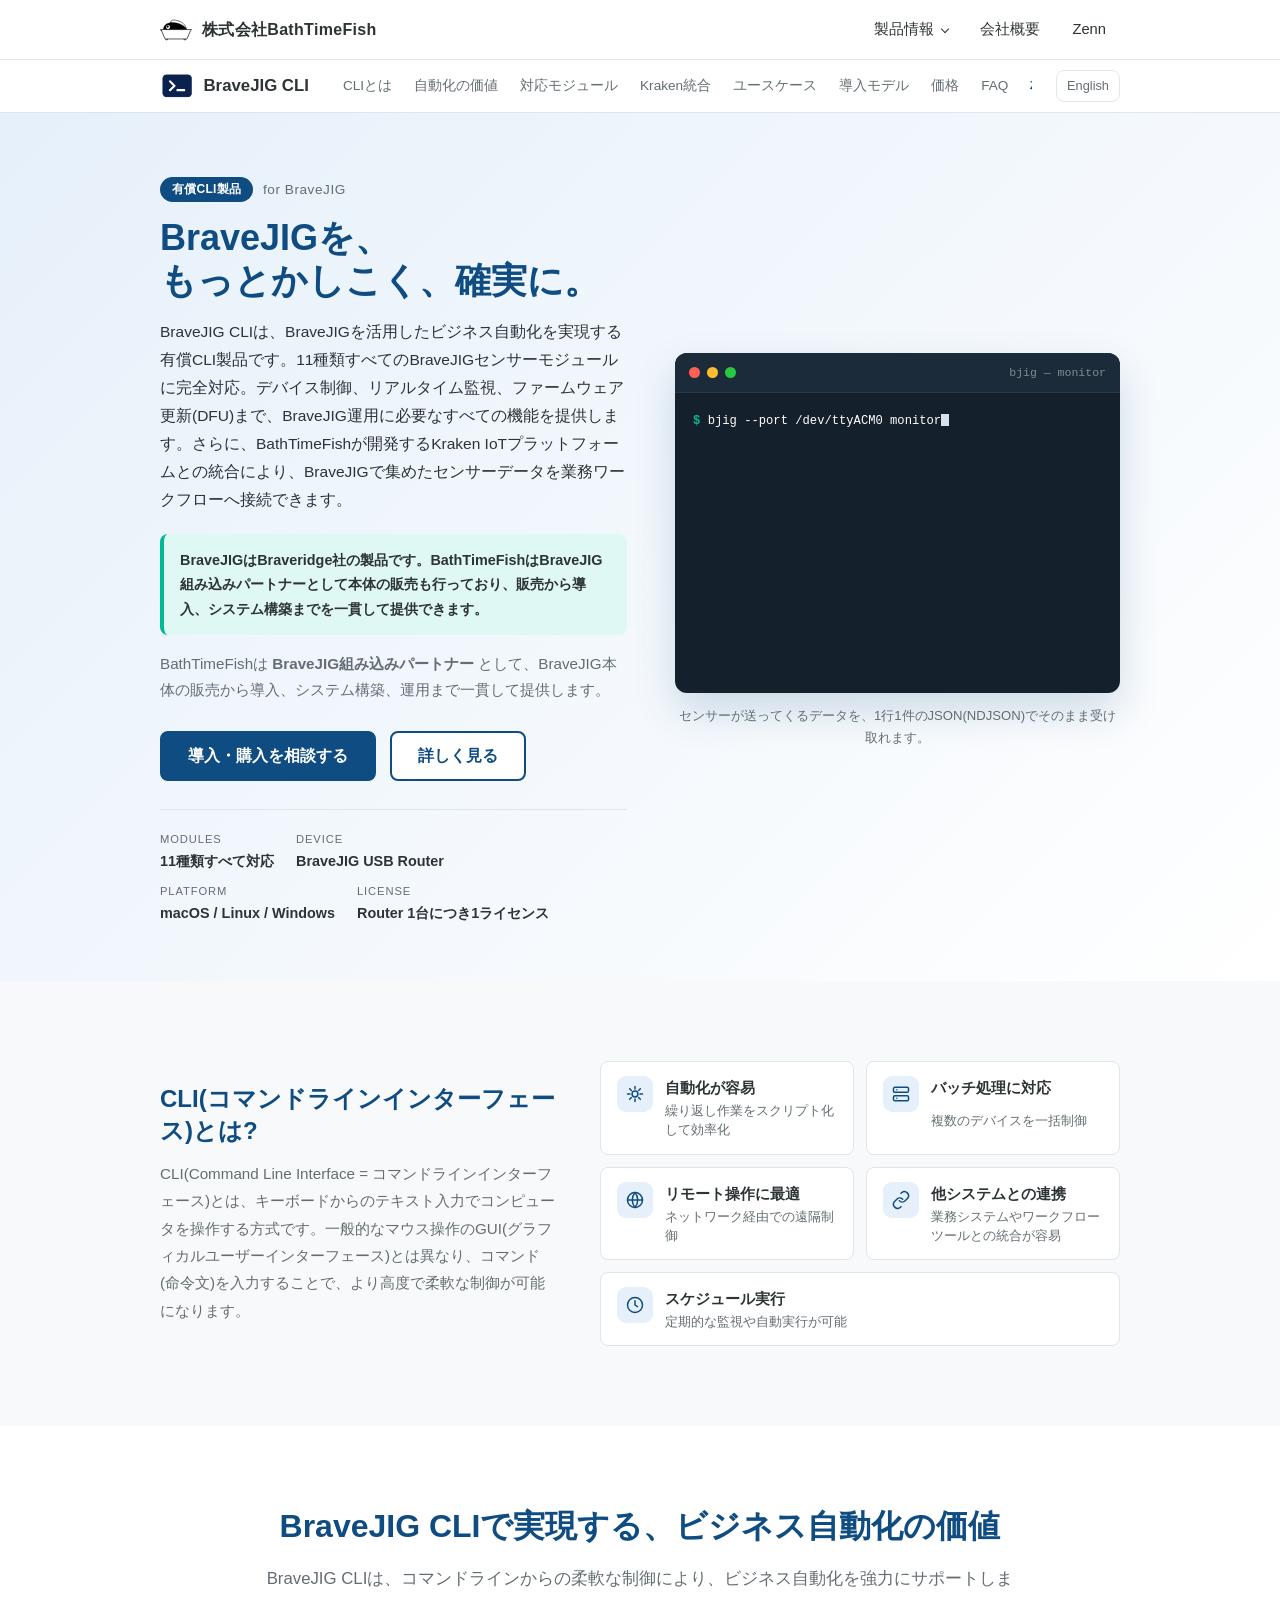
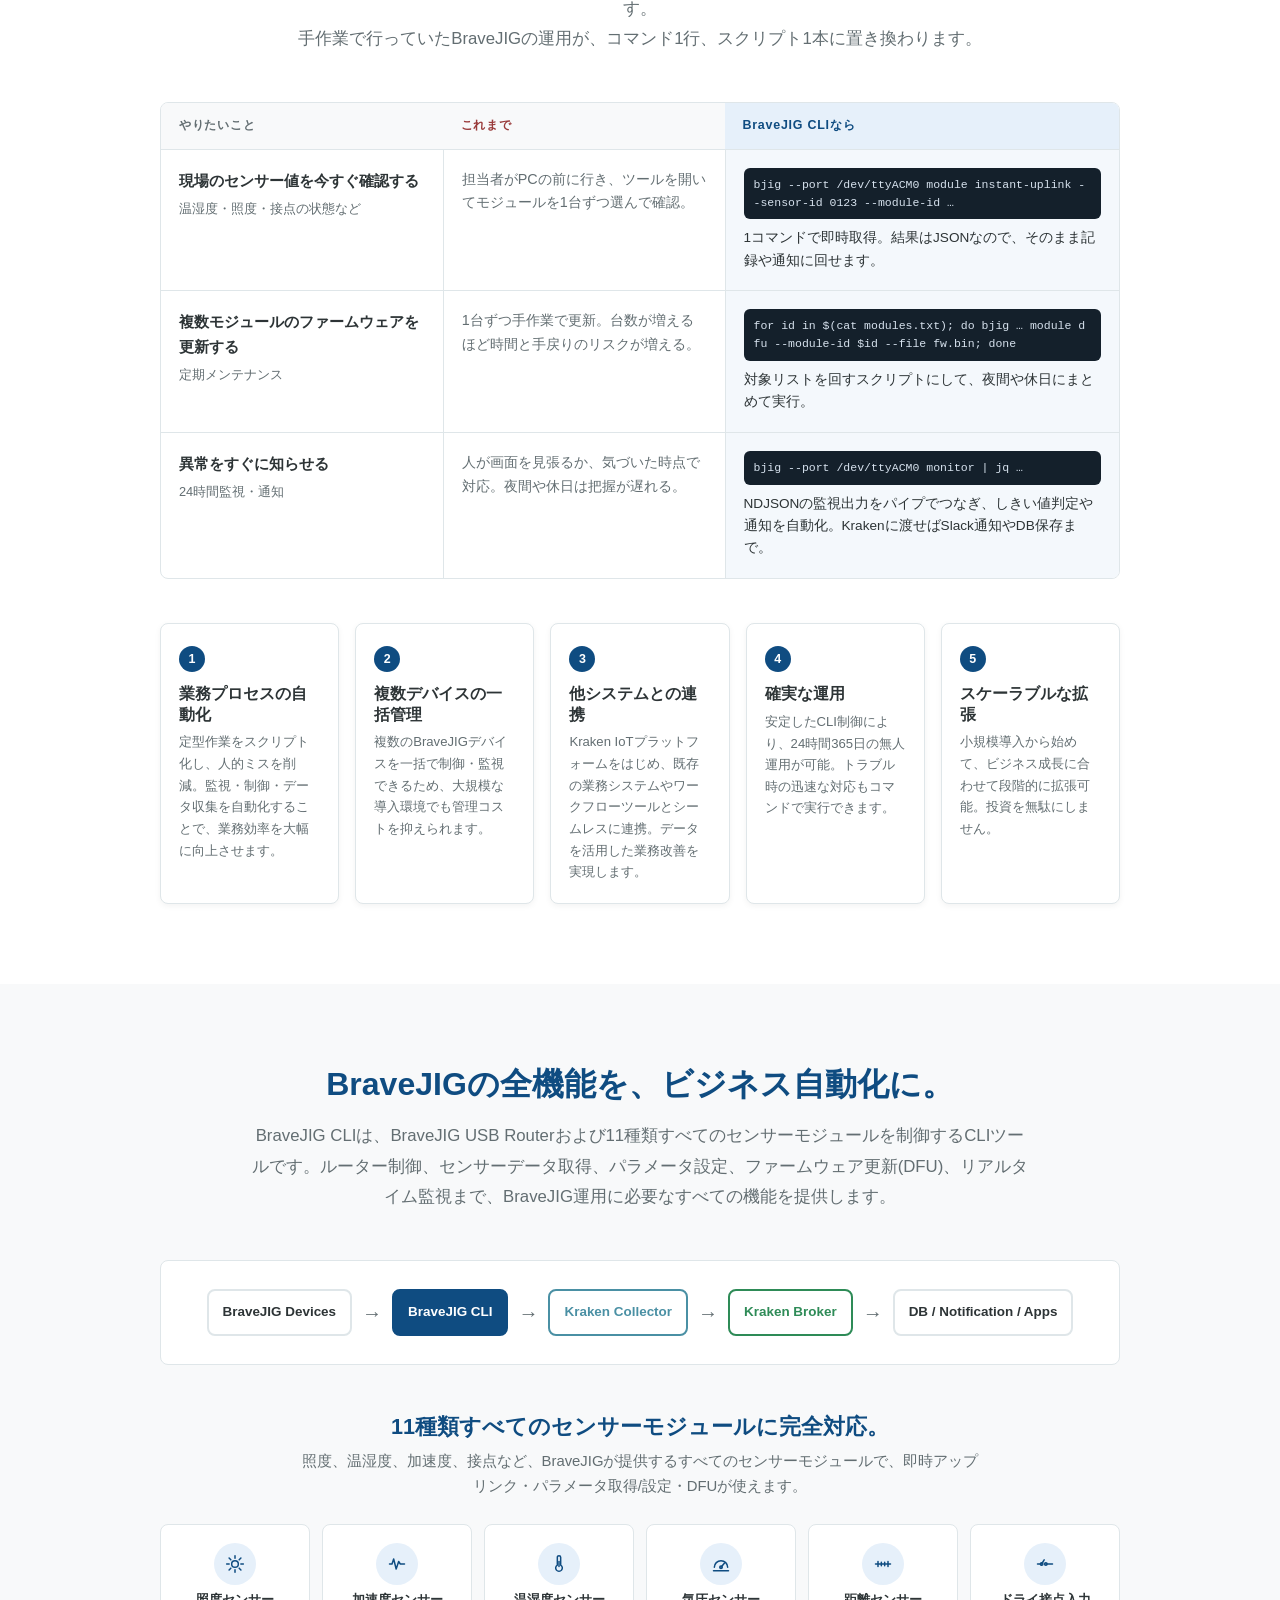
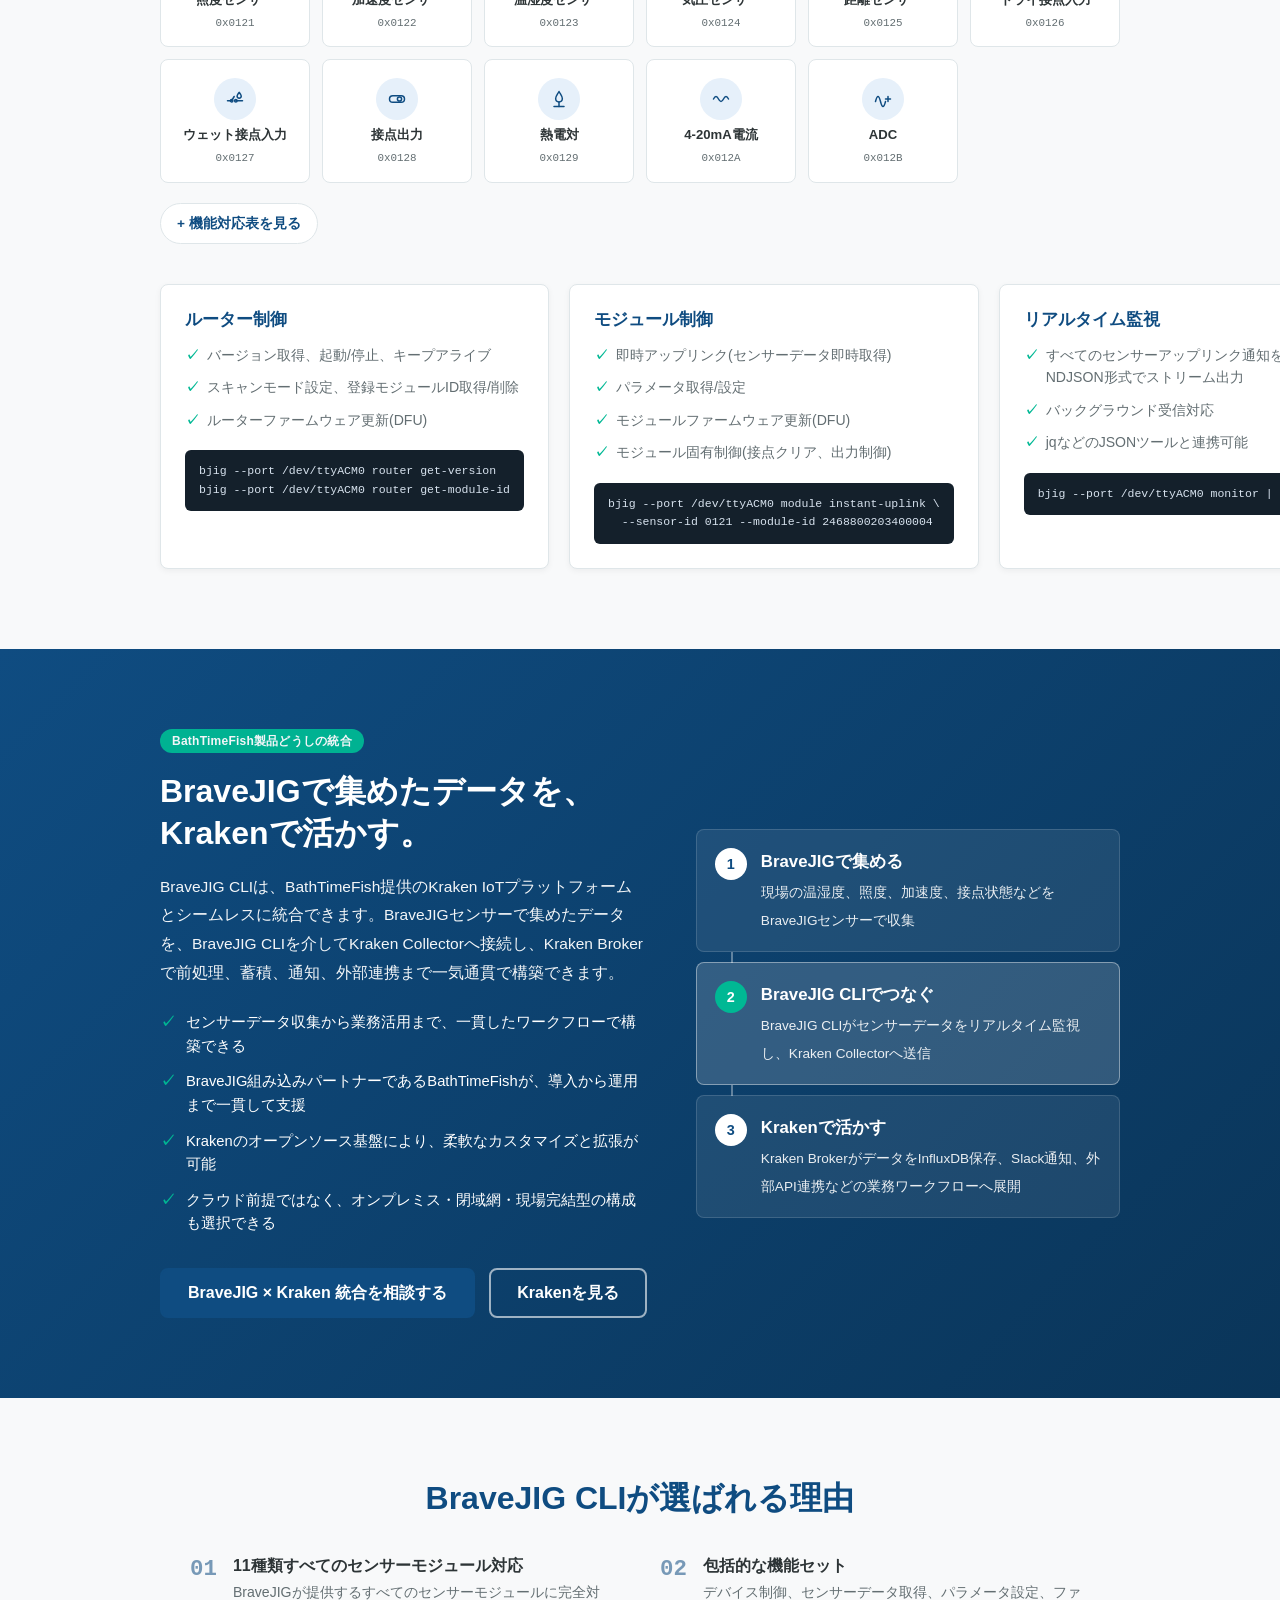
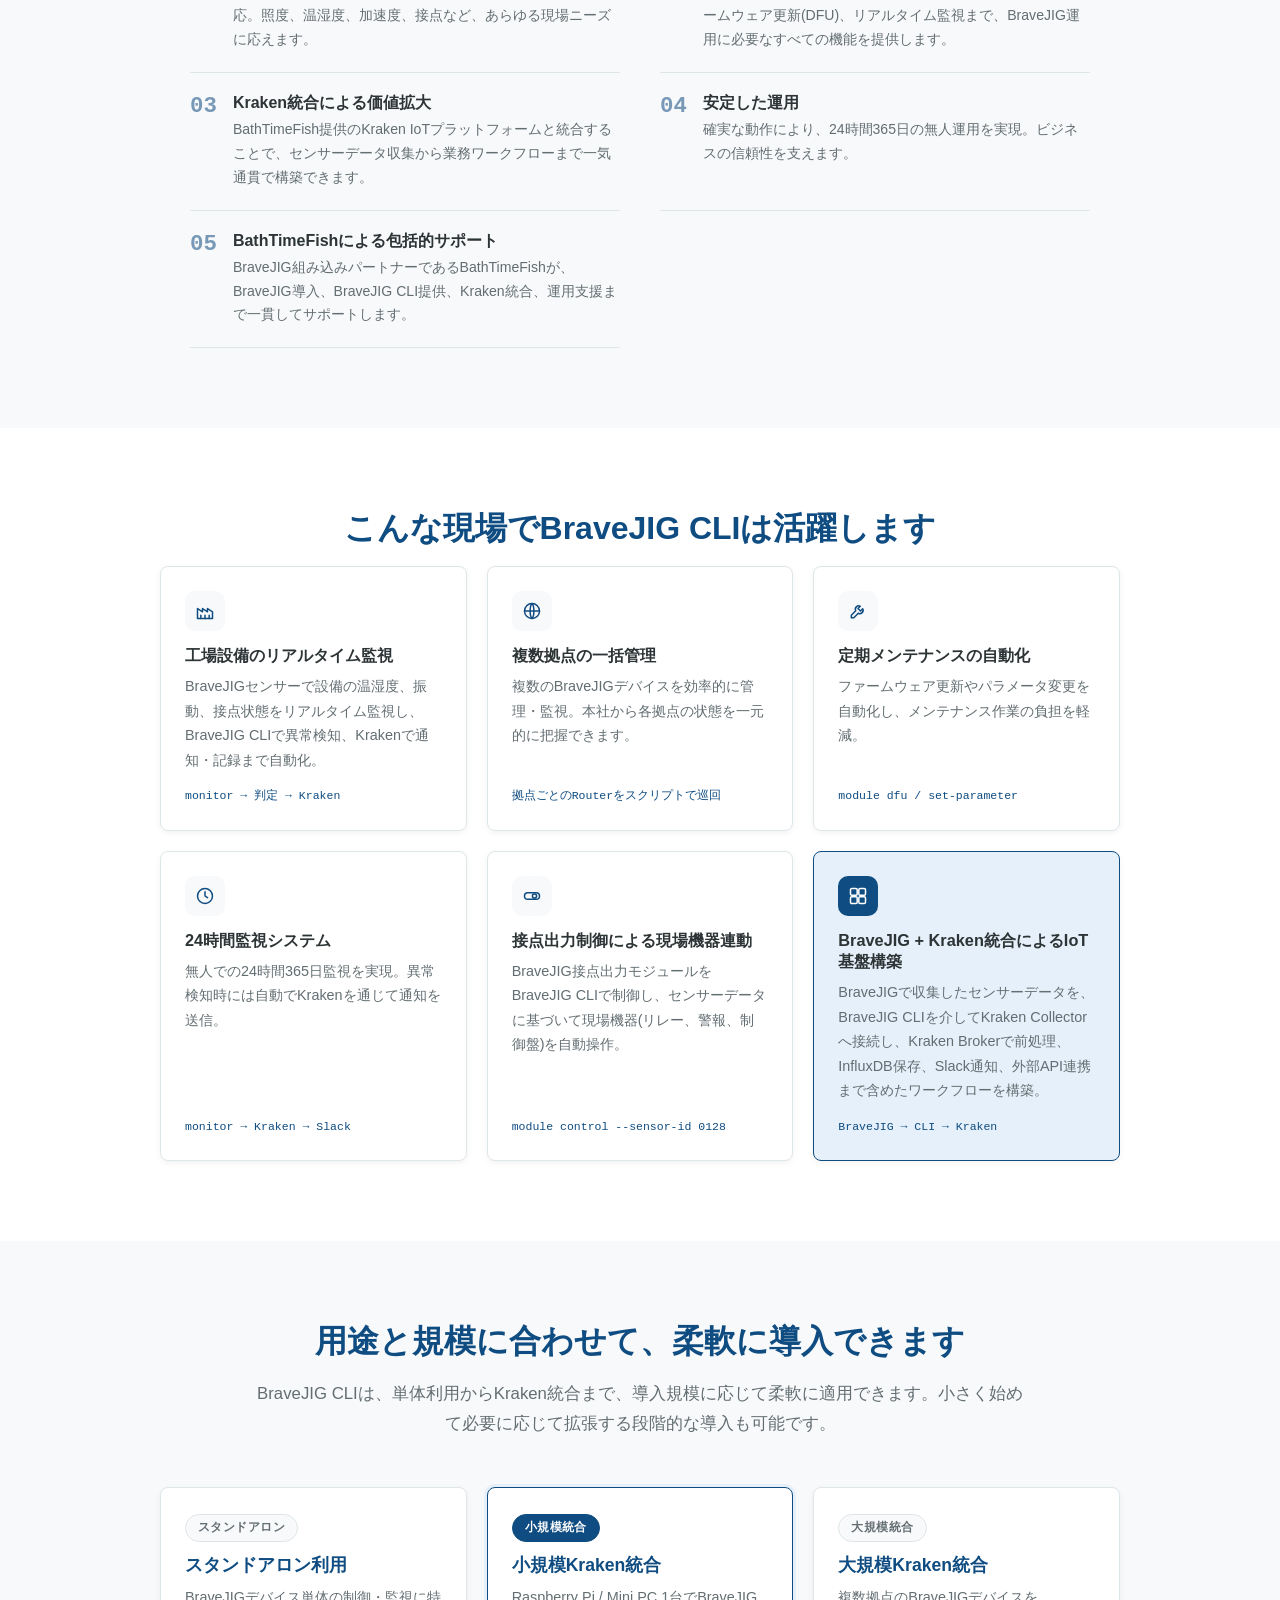
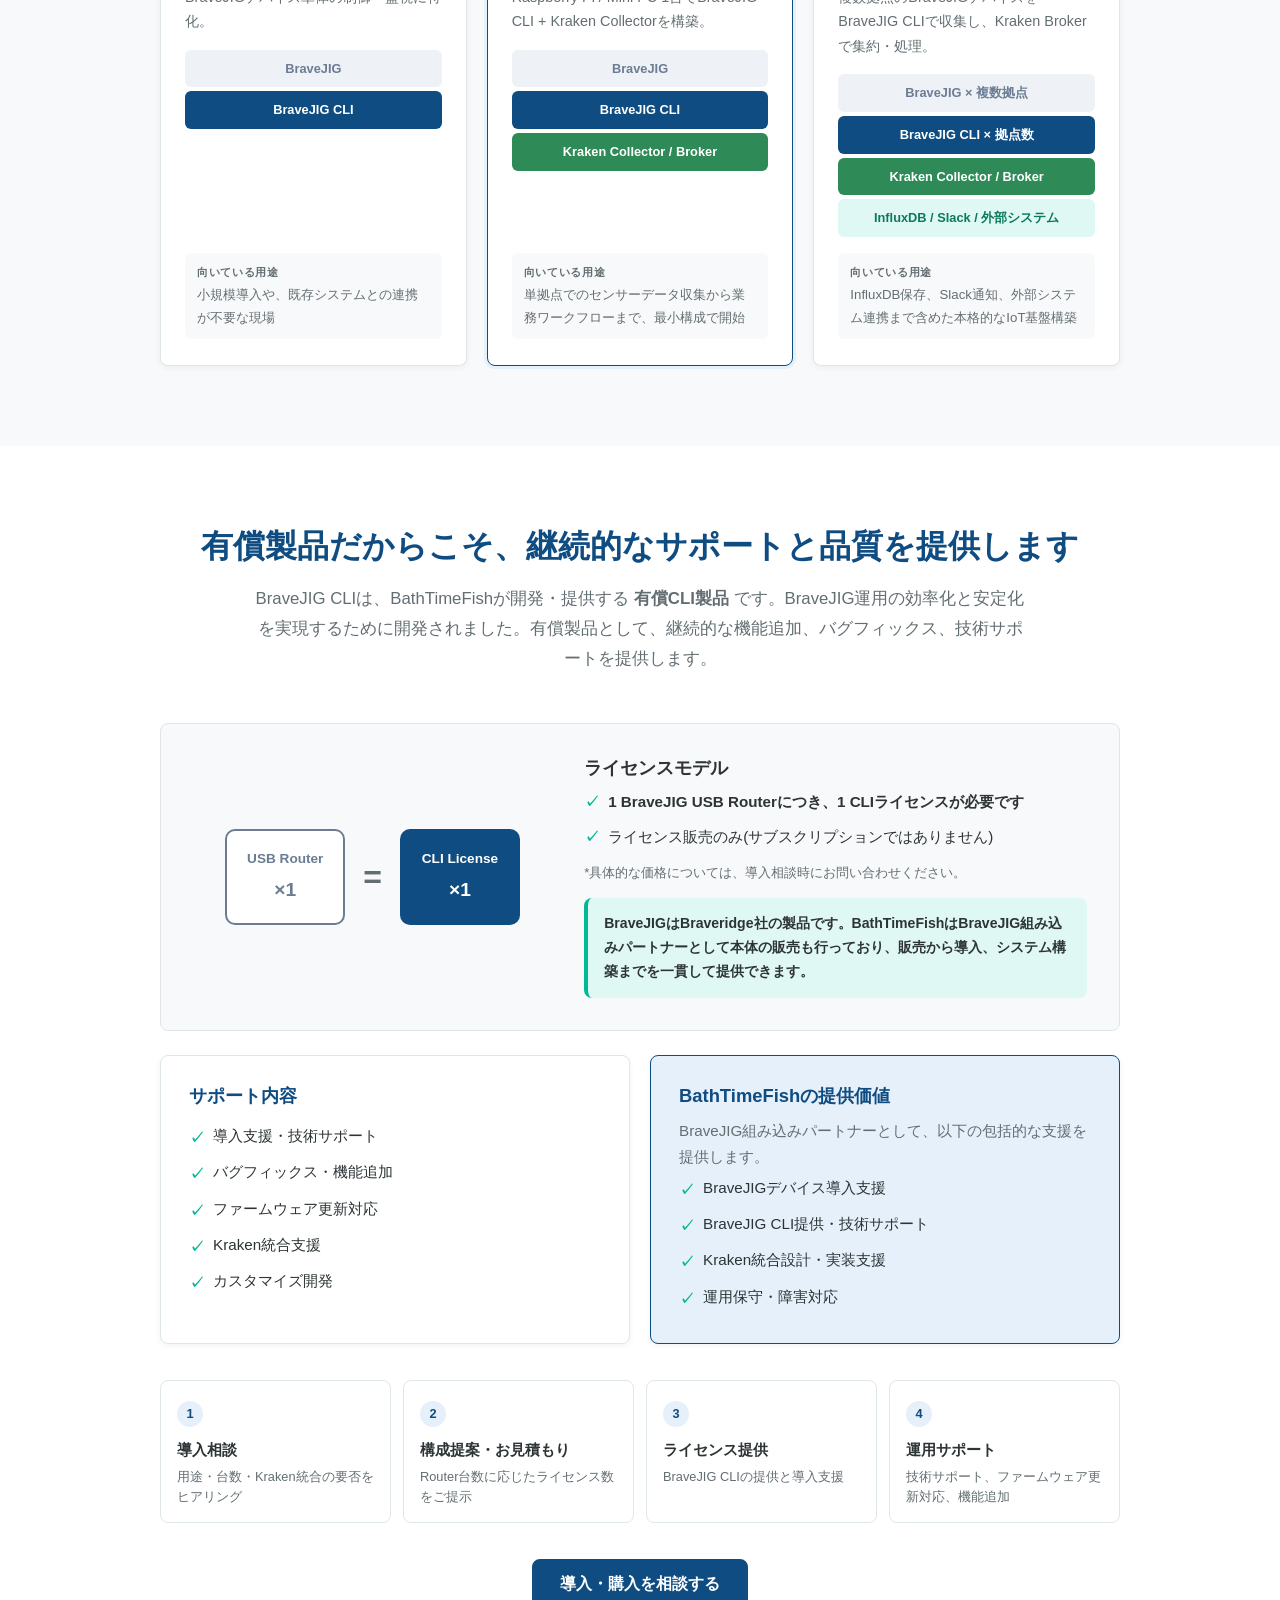
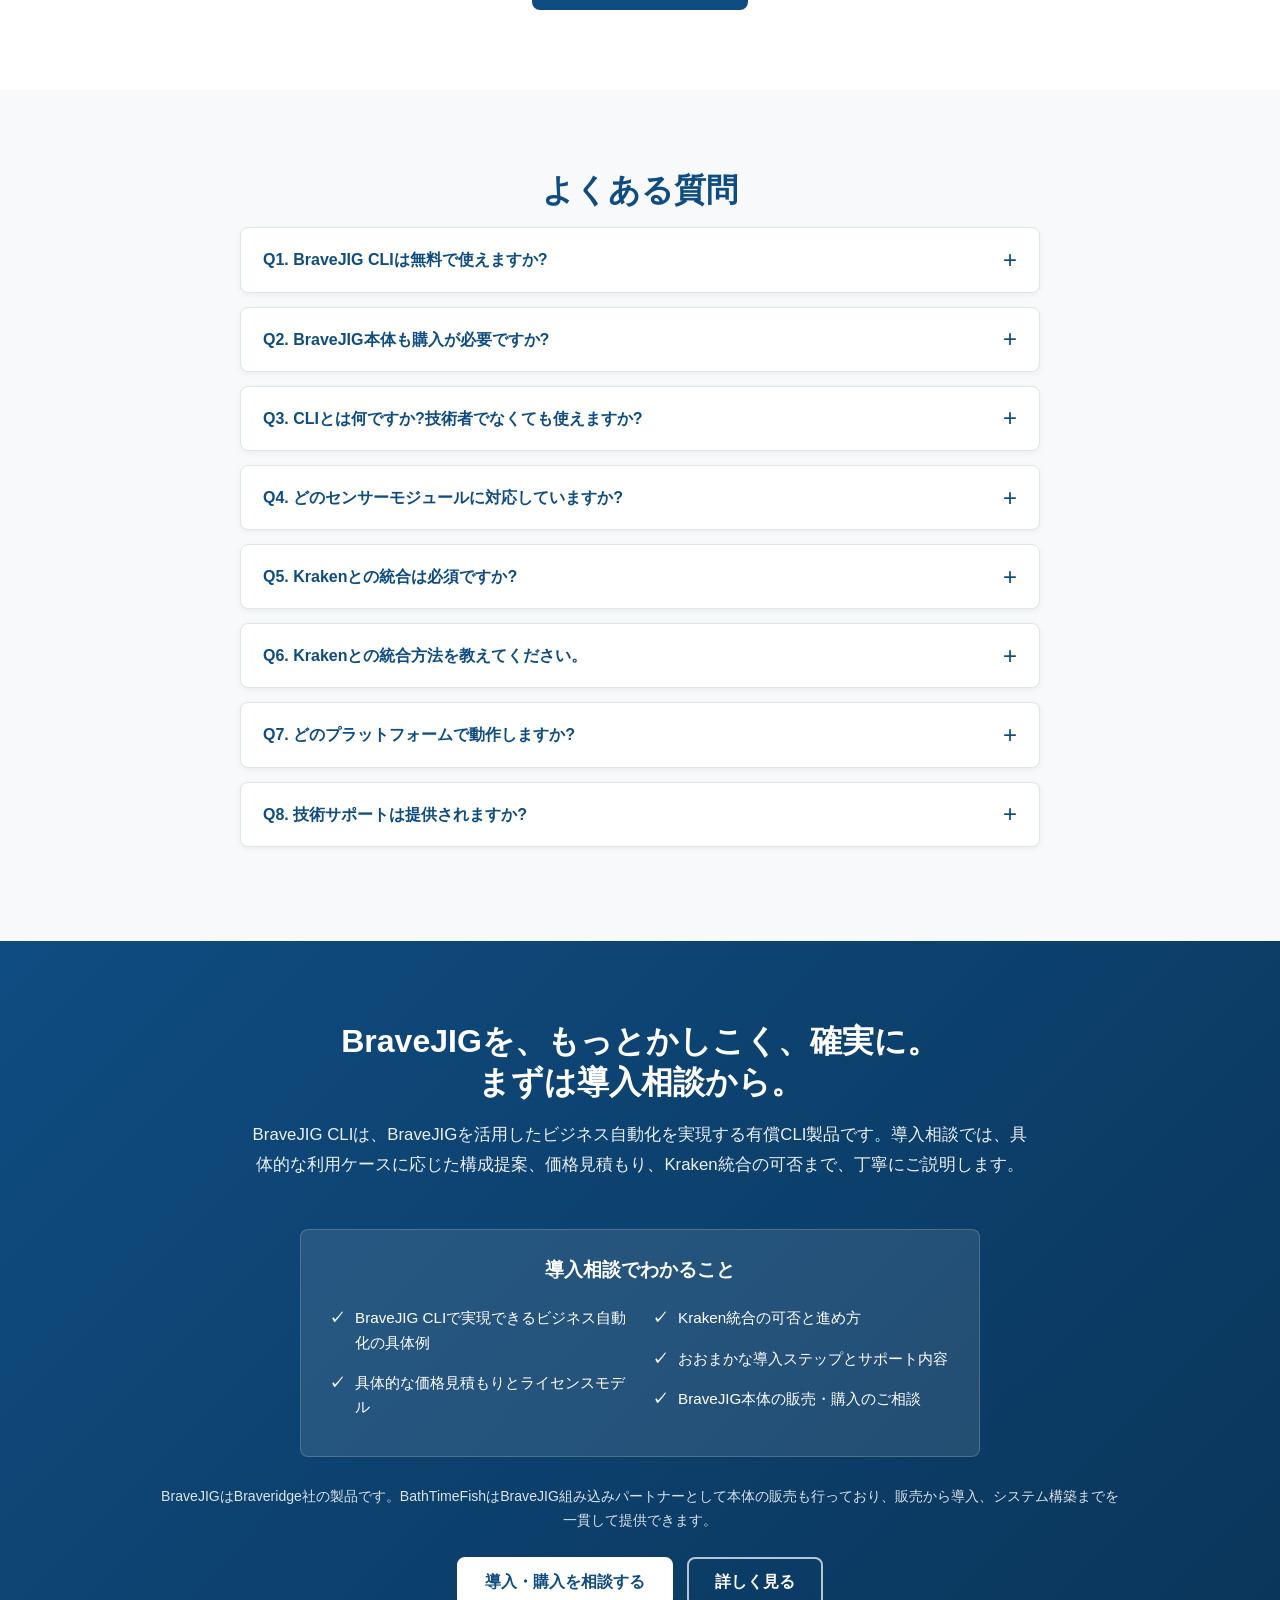
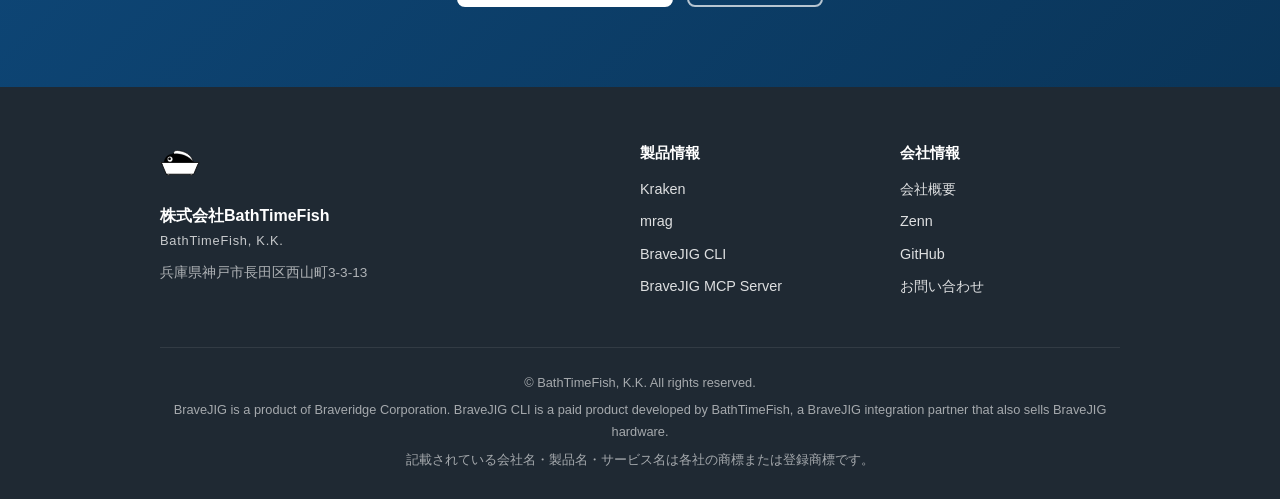
==== commit 407a56be: "Trademark notice: keep generic wording on BraveJIG/Kraken pages (BraveJIG partnership is real); non-" ====
--- a/bjigcli/index.html
+++ b/bjigcli/index.html
@@ -526,7 +526,7 @@
     <div class="site-footer-bottom">
       <p>&copy; BathTimeFish, K.K. All rights reserved.</p>
       <p>BraveJIG is a product of Braveridge Corporation. BraveJIG CLI is a paid product developed by BathTimeFish, a BraveJIG integration partner that also sells BraveJIG hardware.</p>
-      <p>記載されている会社名・製品名・サービス名は各社の商標または登録商標です。BathTimeFishの製品は、記載された各社との提携・承認関係を示すものではありません。</p>
+      <p>記載されている会社名・製品名・サービス名は各社の商標または登録商標です。</p>
     </div>
   </div>
 </footer>
